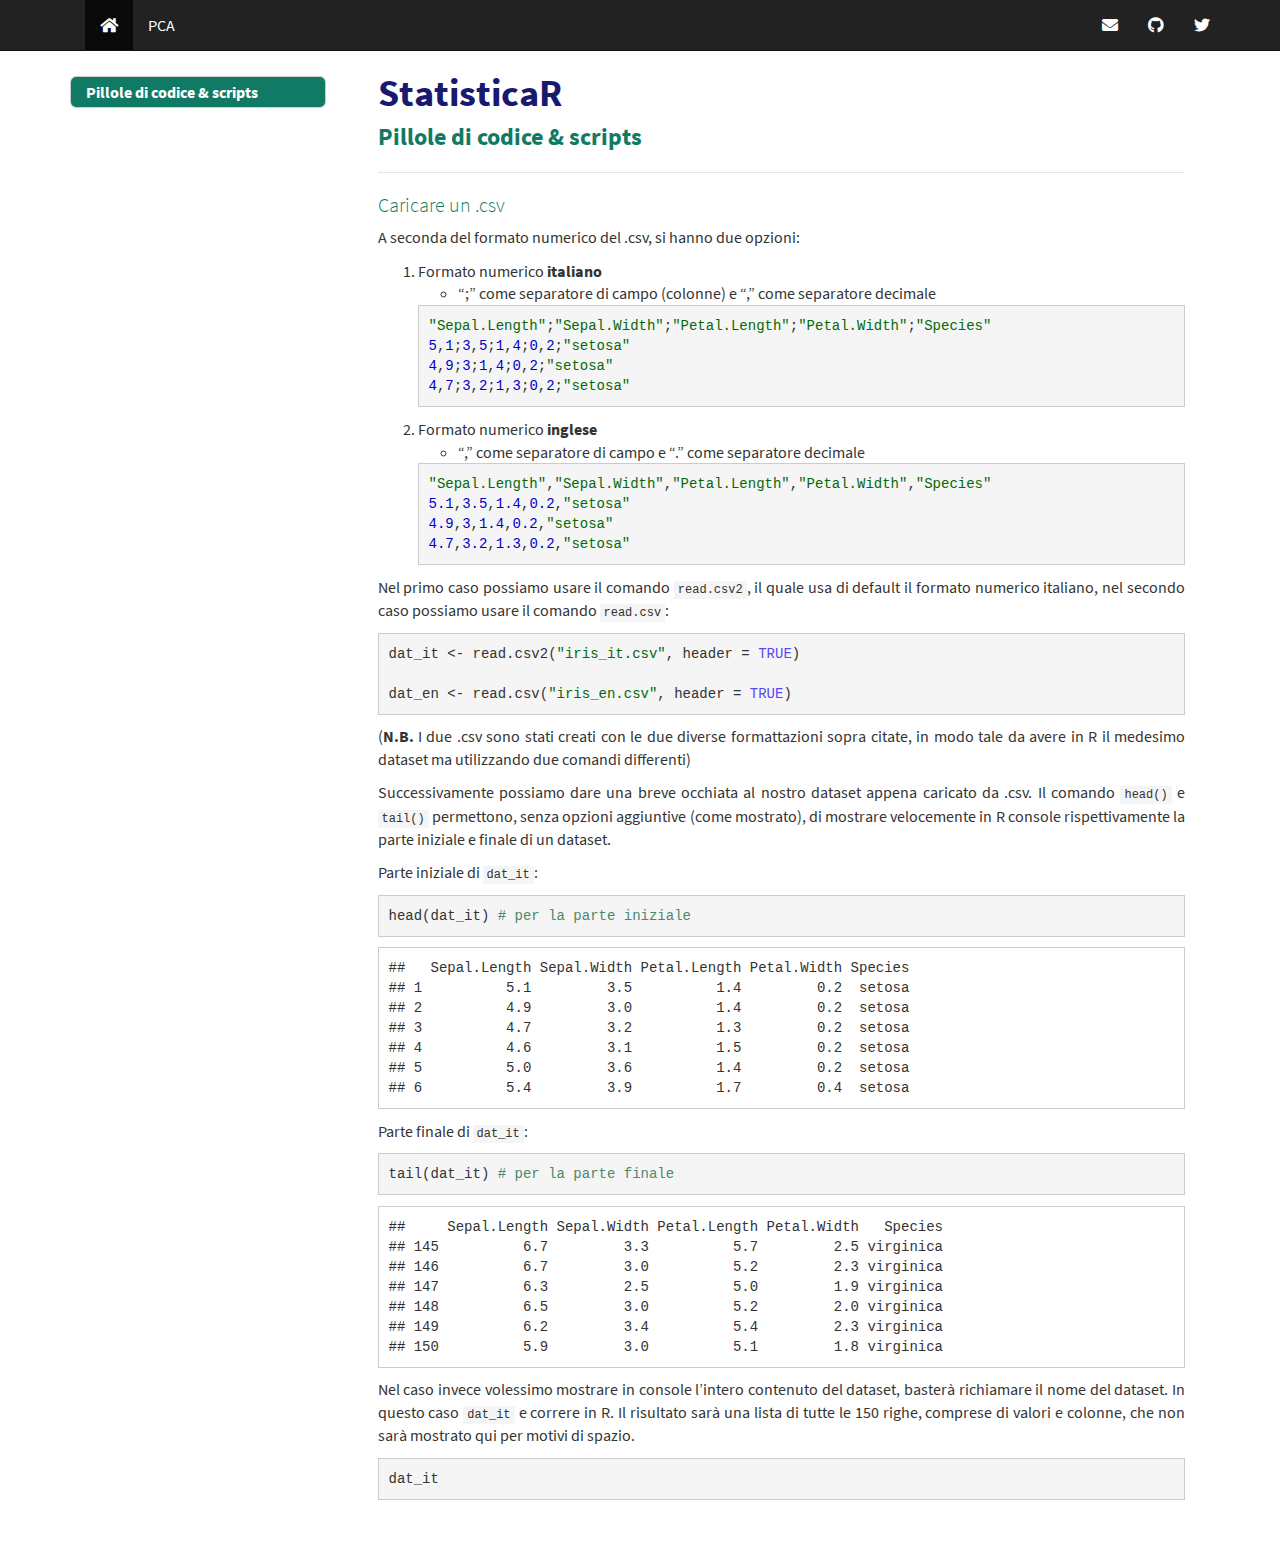
==== index.html @ 7213d3c8 "inseriti blocchi di codice al posto del grassetto" ====
<!DOCTYPE html>

<html>

<head>

<meta charset="utf-8" />
<meta name="generator" content="pandoc" />
<meta http-equiv="X-UA-Compatible" content="IE=EDGE" />




<title>StatisticaR</title>

<script src="site_libs/jquery-1.11.3/jquery.min.js"></script>
<meta name="viewport" content="width=device-width, initial-scale=1" />
<link href="site_libs/bootstrap-3.3.5/css/cosmo.min.css" rel="stylesheet" />
<script src="site_libs/bootstrap-3.3.5/js/bootstrap.min.js"></script>
<script src="site_libs/bootstrap-3.3.5/shim/html5shiv.min.js"></script>
<script src="site_libs/bootstrap-3.3.5/shim/respond.min.js"></script>
<script src="site_libs/jqueryui-1.11.4/jquery-ui.min.js"></script>
<link href="site_libs/tocify-1.9.1/jquery.tocify.css" rel="stylesheet" />
<script src="site_libs/tocify-1.9.1/jquery.tocify.js"></script>
<script src="site_libs/navigation-1.1/tabsets.js"></script>
<link href="site_libs/highlightjs-9.12.0/textmate.css" rel="stylesheet" />
<script src="site_libs/highlightjs-9.12.0/highlight.js"></script>
<link href="site_libs/font-awesome-5.1.0/css/all.css" rel="stylesheet" />
<link href="site_libs/font-awesome-5.1.0/css/v4-shims.css" rel="stylesheet" />

<style type="text/css">
  code{white-space: pre-wrap;}
  span.smallcaps{font-variant: small-caps;}
  span.underline{text-decoration: underline;}
  div.column{display: inline-block; vertical-align: top; width: 50%;}
  div.hanging-indent{margin-left: 1.5em; text-indent: -1.5em;}
  ul.task-list{list-style: none;}
    </style>

<style type="text/css">code{white-space: pre;}</style>
<style type="text/css">
  pre:not([class]) {
    background-color: white;
  }
</style>
<script type="text/javascript">
if (window.hljs) {
  hljs.configure({languages: []});
  hljs.initHighlightingOnLoad();
  if (document.readyState && document.readyState === "complete") {
    window.setTimeout(function() { hljs.initHighlighting(); }, 0);
  }
}
</script>



<style type="text/css">
h1 {
  font-size: 34px;
}
h1.title {
  font-size: 38px;
}
h2 {
  font-size: 30px;
}
h3 {
  font-size: 24px;
}
h4 {
  font-size: 18px;
}
h5 {
  font-size: 16px;
}
h6 {
  font-size: 12px;
}
.table th:not([align]) {
  text-align: left;
}
</style>


<link rel="stylesheet" href="style.css" type="text/css" />



<style type = "text/css">
.main-container {
  max-width: 940px;
  margin-left: auto;
  margin-right: auto;
}
code {
  color: inherit;
  background-color: rgba(0, 0, 0, 0.04);
}
img {
  max-width:100%;
}
.tabbed-pane {
  padding-top: 12px;
}
.html-widget {
  margin-bottom: 20px;
}
button.code-folding-btn:focus {
  outline: none;
}
summary {
  display: list-item;
}
</style>


<style type="text/css">
/* padding for bootstrap navbar */
body {
  padding-top: 51px;
  padding-bottom: 40px;
}
/* offset scroll position for anchor links (for fixed navbar)  */
.section h1 {
  padding-top: 56px;
  margin-top: -56px;
}
.section h2 {
  padding-top: 56px;
  margin-top: -56px;
}
.section h3 {
  padding-top: 56px;
  margin-top: -56px;
}
.section h4 {
  padding-top: 56px;
  margin-top: -56px;
}
.section h5 {
  padding-top: 56px;
  margin-top: -56px;
}
.section h6 {
  padding-top: 56px;
  margin-top: -56px;
}
.dropdown-submenu {
  position: relative;
}
.dropdown-submenu>.dropdown-menu {
  top: 0;
  left: 100%;
  margin-top: -6px;
  margin-left: -1px;
  border-radius: 0 6px 6px 6px;
}
.dropdown-submenu:hover>.dropdown-menu {
  display: block;
}
.dropdown-submenu>a:after {
  display: block;
  content: " ";
  float: right;
  width: 0;
  height: 0;
  border-color: transparent;
  border-style: solid;
  border-width: 5px 0 5px 5px;
  border-left-color: #cccccc;
  margin-top: 5px;
  margin-right: -10px;
}
.dropdown-submenu:hover>a:after {
  border-left-color: #ffffff;
}
.dropdown-submenu.pull-left {
  float: none;
}
.dropdown-submenu.pull-left>.dropdown-menu {
  left: -100%;
  margin-left: 10px;
  border-radius: 6px 0 6px 6px;
}
</style>

<script>
// manage active state of menu based on current page
$(document).ready(function () {
  // active menu anchor
  href = window.location.pathname
  href = href.substr(href.lastIndexOf('/') + 1)
  if (href === "")
    href = "index.html";
  var menuAnchor = $('a[href="' + href + '"]');

  // mark it active
  menuAnchor.parent().addClass('active');

  // if it's got a parent navbar menu mark it active as well
  menuAnchor.closest('li.dropdown').addClass('active');
});
</script>

<!-- tabsets -->

<style type="text/css">
.tabset-dropdown > .nav-tabs {
  display: inline-table;
  max-height: 500px;
  min-height: 44px;
  overflow-y: auto;
  background: white;
  border: 1px solid #ddd;
  border-radius: 4px;
}

.tabset-dropdown > .nav-tabs > li.active:before {
  content: "";
  font-family: 'Glyphicons Halflings';
  display: inline-block;
  padding: 10px;
  border-right: 1px solid #ddd;
}

.tabset-dropdown > .nav-tabs.nav-tabs-open > li.active:before {
  content: "&#xe258;";
  border: none;
}

.tabset-dropdown > .nav-tabs.nav-tabs-open:before {
  content: "";
  font-family: 'Glyphicons Halflings';
  display: inline-block;
  padding: 10px;
  border-right: 1px solid #ddd;
}

.tabset-dropdown > .nav-tabs > li.active {
  display: block;
}

.tabset-dropdown > .nav-tabs > li > a,
.tabset-dropdown > .nav-tabs > li > a:focus,
.tabset-dropdown > .nav-tabs > li > a:hover {
  border: none;
  display: inline-block;
  border-radius: 4px;
  background-color: transparent;
}

.tabset-dropdown > .nav-tabs.nav-tabs-open > li {
  display: block;
  float: none;
}

.tabset-dropdown > .nav-tabs > li {
  display: none;
}
</style>

<!-- code folding -->



<style type="text/css">

#TOC {
  margin: 25px 0px 20px 0px;
}
@media (max-width: 768px) {
#TOC {
  position: relative;
  width: 100%;
}
}

@media print {
.toc-content {
  /* see https://github.com/w3c/csswg-drafts/issues/4434 */
  float: right;
}
}

.toc-content {
  padding-left: 30px;
  padding-right: 40px;
}

div.main-container {
  max-width: 1200px;
}

div.tocify {
  width: 20%;
  max-width: 260px;
  max-height: 85%;
}

@media (min-width: 768px) and (max-width: 991px) {
  div.tocify {
    width: 25%;
  }
}

@media (max-width: 767px) {
  div.tocify {
    width: 100%;
    max-width: none;
  }
}

.tocify ul, .tocify li {
  line-height: 20px;
}

.tocify-subheader .tocify-item {
  font-size: 0.90em;
}

.tocify .list-group-item {
  border-radius: 0px;
}


</style>



</head>

<body>


<div class="container-fluid main-container">


<!-- setup 3col/9col grid for toc_float and main content  -->
<div class="row-fluid">
<div class="col-xs-12 col-sm-4 col-md-3">
<div id="TOC" class="tocify">
</div>
</div>

<div class="toc-content col-xs-12 col-sm-8 col-md-9">




<div class="navbar navbar-default  navbar-fixed-top" role="navigation">
  <div class="container">
    <div class="navbar-header">
      <button type="button" class="navbar-toggle collapsed" data-toggle="collapse" data-target="#navbar">
        <span class="icon-bar"></span>
        <span class="icon-bar"></span>
        <span class="icon-bar"></span>
      </button>
      <a class="navbar-brand" href="index.html"></a>
    </div>
    <div id="navbar" class="navbar-collapse collapse">
      <ul class="nav navbar-nav">
        <li>
  <a href="index.html">
    <span class="fas fa-home"></span>
     
  </a>
</li>
<li>
  <a href="page_2.html">PCA</a>
</li>
      </ul>
      <ul class="nav navbar-nav navbar-right">
        <li>
  <a href="mailto:mauromaver@gmail.com">
    <span class="fas fa-envelope"></span>
     
  </a>
</li>
<li>
  <a href="https://github.com/Stramon1um">
    <span class="fab fa-github"></span>
     
  </a>
</li>
<li>
  <a href="https://twitter.com/Stramon1um">
    <span class="fab fa-twitter"></span>
     
  </a>
</li>
      </ul>
    </div><!--/.nav-collapse -->
  </div><!--/.container -->
</div><!--/.navbar -->

<div class="fluid-row" id="header">



<h1 class="title toc-ignore">StatisticaR</h1>

</div>


<div id="pillole-di-codice-scripts" class="section level2">
<h2>Pillole di codice &amp; scripts</h2>
<hr />
<div id="caricare-un-.csv" class="section level3">
<h3>Caricare un .csv</h3>
<p>A seconda del formato numerico del .csv, si hanno due opzioni:</p>
<ol style="list-style-type: decimal">
<li>Formato numerico <strong>italiano</strong>
<ul>
<li>“;” come separatore di campo (colonne) e “,” come separatore decimale</li>
</ul>
<pre class="r"><code>&quot;Sepal.Length&quot;;&quot;Sepal.Width&quot;;&quot;Petal.Length&quot;;&quot;Petal.Width&quot;;&quot;Species&quot;
5,1;3,5;1,4;0,2;&quot;setosa&quot;
4,9;3;1,4;0,2;&quot;setosa&quot;
4,7;3,2;1,3;0,2;&quot;setosa&quot;</code></pre></li>
<li>Formato numerico <strong>inglese</strong>
<ul>
<li>“,” come separatore di campo e “.” come separatore decimale</li>
</ul>
<pre class="r"><code>&quot;Sepal.Length&quot;,&quot;Sepal.Width&quot;,&quot;Petal.Length&quot;,&quot;Petal.Width&quot;,&quot;Species&quot;
5.1,3.5,1.4,0.2,&quot;setosa&quot;
4.9,3,1.4,0.2,&quot;setosa&quot;
4.7,3.2,1.3,0.2,&quot;setosa&quot;</code></pre></li>
</ol>
<p>Nel primo caso possiamo usare il comando <code>read.csv2</code>, il quale usa di default il formato numerico italiano, nel secondo caso possiamo usare il comando <code>read.csv</code>:</p>
<pre class="r"><code>dat_it &lt;- read.csv2(&quot;iris_it.csv&quot;, header = TRUE)

dat_en &lt;- read.csv(&quot;iris_en.csv&quot;, header = TRUE)</code></pre>
<p>(<strong>N.B.</strong> I due .csv sono stati creati con le due diverse formattazioni sopra citate, in modo tale da avere in R il medesimo dataset ma utilizzando due comandi differenti)</p>
<p>Successivamente possiamo dare una breve occhiata al nostro dataset appena caricato da .csv. Il comando <code>head()</code> e <code>tail()</code> permettono, senza opzioni aggiuntive (come mostrato), di mostrare velocemente in R console rispettivamente la parte iniziale e finale di un dataset.</p>
<p>Parte iniziale di <code>dat_it</code>:</p>
<pre class="r"><code>head(dat_it) # per la parte iniziale</code></pre>
<pre><code>##   Sepal.Length Sepal.Width Petal.Length Petal.Width Species
## 1          5.1         3.5          1.4         0.2  setosa
## 2          4.9         3.0          1.4         0.2  setosa
## 3          4.7         3.2          1.3         0.2  setosa
## 4          4.6         3.1          1.5         0.2  setosa
## 5          5.0         3.6          1.4         0.2  setosa
## 6          5.4         3.9          1.7         0.4  setosa</code></pre>
<p>Parte finale di <code>dat_it</code>:</p>
<pre class="r"><code>tail(dat_it) # per la parte finale</code></pre>
<pre><code>##     Sepal.Length Sepal.Width Petal.Length Petal.Width   Species
## 145          6.7         3.3          5.7         2.5 virginica
## 146          6.7         3.0          5.2         2.3 virginica
## 147          6.3         2.5          5.0         1.9 virginica
## 148          6.5         3.0          5.2         2.0 virginica
## 149          6.2         3.4          5.4         2.3 virginica
## 150          5.9         3.0          5.1         1.8 virginica</code></pre>
<p>Nel caso invece volessimo mostrare in console l’intero contenuto del dataset, basterà richiamare il nome del dataset. In questo caso <code>dat_it</code> e correre in R. Il risultato sarà una lista di tutte le 150 righe, comprese di valori e colonne, che non sarà mostrato qui per motivi di spazio.</p>
<pre class="r"><code>dat_it</code></pre>
</div>
</div>



</div>
</div>

</div>

<script>

// add bootstrap table styles to pandoc tables
function bootstrapStylePandocTables() {
  $('tr.odd').parent('tbody').parent('table').addClass('table table-condensed');
}
$(document).ready(function () {
  bootstrapStylePandocTables();
});


</script>

<!-- tabsets -->

<script>
$(document).ready(function () {
  window.buildTabsets("TOC");
});

$(document).ready(function () {
  $('.tabset-dropdown > .nav-tabs > li').click(function () {
    $(this).parent().toggleClass('nav-tabs-open')
  });
});
</script>

<!-- code folding -->

<script>
$(document).ready(function ()  {

    // move toc-ignore selectors from section div to header
    $('div.section.toc-ignore')
        .removeClass('toc-ignore')
        .children('h1,h2,h3,h4,h5').addClass('toc-ignore');

    // establish options
    var options = {
      selectors: "h1,h2,h3",
      theme: "bootstrap3",
      context: '.toc-content',
      hashGenerator: function (text) {
        return text.replace(/[.\\/?&!#<>]/g, '').replace(/\s/g, '_');
      },
      ignoreSelector: ".toc-ignore",
      scrollTo: 0
    };
    options.showAndHide = true;
    options.smoothScroll = true;

    // tocify
    var toc = $("#TOC").tocify(options).data("toc-tocify");
});
</script>

<!-- dynamically load mathjax for compatibility with self-contained -->
<script>
  (function () {
    var script = document.createElement("script");
    script.type = "text/javascript";
    script.src  = "https://mathjax.rstudio.com/latest/MathJax.js?config=TeX-AMS-MML_HTMLorMML";
    document.getElementsByTagName("head")[0].appendChild(script);
  })();
</script>

</body>
</html>
---- site_libs/bootstrap-3.3.5/css/cosmo.min.css ----
@font-face {
  font-family: 'Source Sans Pro';
  font-style: normal;
  font-weight: 300;
  src: url(fonts/SourceSansProLight.ttf) format('truetype');
}
@font-face {
  font-family: 'Source Sans Pro';
  font-style: normal;
  font-weight: 400;
  src: url(fonts/SourceSansPro.ttf) format('truetype');
}
@font-face {
  font-family: 'Source Sans Pro';
  font-style: normal;
  font-weight: 700;
  src: url(fonts/SourceSansProBold.ttf) format('truetype');
}

/*!
 * bootswatch v3.3.6
 * Homepage: http://bootswatch.com
 * Copyright 2012-2015 Thomas Park
 * Licensed under MIT
 * Based on Bootstrap
*//*!
 * Bootstrap v3.3.6 (http://getbootstrap.com)
 * Copyright 2011-2015 Twitter, Inc.
 * Licensed under MIT (https://github.com/twbs/bootstrap/blob/master/LICENSE)
 *//*! normalize.css v3.0.3 | MIT License | github.com/necolas/normalize.css */html{font-family:sans-serif;-ms-text-size-adjust:100%;-webkit-text-size-adjust:100%}body{margin:0}article,aside,details,figcaption,figure,footer,header,hgroup,main,menu,nav,section,summary{display:block}audio,canvas,progress,video{display:inline-block;vertical-align:baseline}audio:not([controls]){display:none;height:0}[hidden],template{display:none}a{background-color:transparent}a:active,a:hover{outline:0}abbr[title]{border-bottom:1px dotted}b,strong{font-weight:bold}dfn{font-style:italic}h1{font-size:2em;margin:0.67em 0}mark{background:#ff0;color:#000}small{font-size:80%}sub,sup{font-size:75%;line-height:0;position:relative;vertical-align:baseline}sup{top:-0.5em}sub{bottom:-0.25em}img{border:0}svg:not(:root){overflow:hidden}figure{margin:1em 40px}hr{-webkit-box-sizing:content-box;-moz-box-sizing:content-box;box-sizing:content-box;height:0}pre{overflow:auto}code,kbd,pre,samp{font-family:monospace, monospace;font-size:1em}button,input,optgroup,select,textarea{color:inherit;font:inherit;margin:0}button{overflow:visible}button,select{text-transform:none}button,html input[type="button"],input[type="reset"],input[type="submit"]{-webkit-appearance:button;cursor:pointer}button[disabled],html input[disabled]{cursor:default}button::-moz-focus-inner,input::-moz-focus-inner{border:0;padding:0}input{line-height:normal}input[type="checkbox"],input[type="radio"]{-webkit-box-sizing:border-box;-moz-box-sizing:border-box;box-sizing:border-box;padding:0}input[type="number"]::-webkit-inner-spin-button,input[type="number"]::-webkit-outer-spin-button{height:auto}input[type="search"]{-webkit-appearance:textfield;-webkit-box-sizing:content-box;-moz-box-sizing:content-box;box-sizing:content-box}input[type="search"]::-webkit-search-cancel-button,input[type="search"]::-webkit-search-decoration{-webkit-appearance:none}fieldset{border:1px solid #c0c0c0;margin:0 2px;padding:0.35em 0.625em 0.75em}legend{border:0;padding:0}textarea{overflow:auto}optgroup{font-weight:bold}table{border-collapse:collapse;border-spacing:0}td,th{padding:0}/*! Source: https://github.com/h5bp/html5-boilerplate/blob/master/src/css/main.css */@media print{*,*:before,*:after{background:transparent !important;color:#000 !important;-webkit-box-shadow:none !important;box-shadow:none !important;text-shadow:none !important}a,a:visited{text-decoration:underline}a[href]:after{content:" (" attr(href) ")"}abbr[title]:after{content:" (" attr(title) ")"}a[href^="#"]:after,a[href^="javascript:"]:after{content:""}pre,blockquote{border:1px solid #999;page-break-inside:avoid}thead{display:table-header-group}tr,img{page-break-inside:avoid}img{max-width:100% !important}p,h2,h3{orphans:3;widows:3}h2,h3{page-break-after:avoid}.navbar{display:none}.btn>.caret,.dropup>.btn>.caret{border-top-color:#000 !important}.label{border:1px solid #000}.table{border-collapse:collapse !important}.table td,.table th{background-color:#fff !important}.table-bordered th,.table-bordered td{border:1px solid #ddd !important}}@font-face{font-family:'Glyphicons Halflings';src:url('../fonts/glyphicons-halflings-regular.eot');src:url('../fonts/glyphicons-halflings-regular.eot?#iefix') format('embedded-opentype'),url('../fonts/glyphicons-halflings-regular.woff') format('woff'),url('../fonts/glyphicons-halflings-regular.ttf') format('truetype'),url('../fonts/glyphicons-halflings-regular.svg#glyphicons_halflingsregular') format('svg')}.glyphicon{position:relative;top:1px;display:inline-block;font-family:'Glyphicons Halflings';font-style:normal;font-weight:normal;line-height:1;-webkit-font-smoothing:antialiased;-moz-osx-font-smoothing:grayscale}.glyphicon-asterisk:before{content:"\002a"}.glyphicon-plus:before{content:"\002b"}.glyphicon-euro:before,.glyphicon-eur:before{content:"\20ac"}.glyphicon-minus:before{content:"\2212"}.glyphicon-cloud:before{content:"\2601"}.glyphicon-envelope:before{content:"\2709"}.glyphicon-pencil:before{content:"\270f"}.glyphicon-glass:before{content:"\e001"}.glyphicon-music:before{content:"\e002"}.glyphicon-search:before{content:"\e003"}.glyphicon-heart:before{content:"\e005"}.glyphicon-star:before{content:"\e006"}.glyphicon-star-empty:before{content:"\e007"}.glyphicon-user:before{content:"\e008"}.glyphicon-film:before{content:"\e009"}.glyphicon-th-large:before{content:"\e010"}.glyphicon-th:before{content:"\e011"}.glyphicon-th-list:before{content:"\e012"}.glyphicon-ok:before{content:"\e013"}.glyphicon-remove:before{content:"\e014"}.glyphicon-zoom-in:before{content:"\e015"}.glyphicon-zoom-out:before{content:"\e016"}.glyphicon-off:before{content:"\e017"}.glyphicon-signal:before{content:"\e018"}.glyphicon-cog:before{content:"\e019"}.glyphicon-trash:before{content:"\e020"}.glyphicon-home:before{content:"\e021"}.glyphicon-file:before{content:"\e022"}.glyphicon-time:before{content:"\e023"}.glyphicon-road:before{content:"\e024"}.glyphicon-download-alt:before{content:"\e025"}.glyphicon-download:before{content:"\e026"}.glyphicon-upload:before{content:"\e027"}.glyphicon-inbox:before{content:"\e028"}.glyphicon-play-circle:before{content:"\e029"}.glyphicon-repeat:before{content:"\e030"}.glyphicon-refresh:before{content:"\e031"}.glyphicon-list-alt:before{content:"\e032"}.glyphicon-lock:before{content:"\e033"}.glyphicon-flag:before{content:"\e034"}.glyphicon-headphones:before{content:"\e035"}.glyphicon-volume-off:before{content:"\e036"}.glyphicon-volume-down:before{content:"\e037"}.glyphicon-volume-up:before{content:"\e038"}.glyphicon-qrcode:before{content:"\e039"}.glyphicon-barcode:before{content:"\e040"}.glyphicon-tag:before{content:"\e041"}.glyphicon-tags:before{content:"\e042"}.glyphicon-book:before{content:"\e043"}.glyphicon-bookmark:before{content:"\e044"}.glyphicon-print:before{content:"\e045"}.glyphicon-camera:before{content:"\e046"}.glyphicon-font:before{content:"\e047"}.glyphicon-bold:before{content:"\e048"}.glyphicon-italic:before{content:"\e049"}.glyphicon-text-height:before{content:"\e050"}.glyphicon-text-width:before{content:"\e051"}.glyphicon-align-left:before{content:"\e052"}.glyphicon-align-center:before{content:"\e053"}.glyphicon-align-right:before{content:"\e054"}.glyphicon-align-justify:before{content:"\e055"}.glyphicon-list:before{content:"\e056"}.glyphicon-indent-left:before{content:"\e057"}.glyphicon-indent-right:before{content:"\e058"}.glyphicon-facetime-video:before{content:"\e059"}.glyphicon-picture:before{content:"\e060"}.glyphicon-map-marker:before{content:"\e062"}.glyphicon-adjust:before{content:"\e063"}.glyphicon-tint:before{content:"\e064"}.glyphicon-edit:before{content:"\e065"}.glyphicon-share:before{content:"\e066"}.glyphicon-check:before{content:"\e067"}.glyphicon-move:before{content:"\e068"}.glyphicon-step-backward:before{content:"\e069"}.glyphicon-fast-backward:before{content:"\e070"}.glyphicon-backward:before{content:"\e071"}.glyphicon-play:before{content:"\e072"}.glyphicon-pause:before{content:"\e073"}.glyphicon-stop:before{content:"\e074"}.glyphicon-forward:before{content:"\e075"}.glyphicon-fast-forward:before{content:"\e076"}.glyphicon-step-forward:before{content:"\e077"}.glyphicon-eject:before{content:"\e078"}.glyphicon-chevron-left:before{content:"\e079"}.glyphicon-chevron-right:before{content:"\e080"}.glyphicon-plus-sign:before{content:"\e081"}.glyphicon-minus-sign:before{content:"\e082"}.glyphicon-remove-sign:before{content:"\e083"}.glyphicon-ok-sign:before{content:"\e084"}.glyphicon-question-sign:before{content:"\e085"}.glyphicon-info-sign:before{content:"\e086"}.glyphicon-screenshot:before{content:"\e087"}.glyphicon-remove-circle:before{content:"\e088"}.glyphicon-ok-circle:before{content:"\e089"}.glyphicon-ban-circle:before{content:"\e090"}.glyphicon-arrow-left:before{content:"\e091"}.glyphicon-arrow-right:before{content:"\e092"}.glyphicon-arrow-up:before{content:"\e093"}.glyphicon-arrow-down:before{content:"\e094"}.glyphicon-share-alt:before{content:"\e095"}.glyphicon-resize-full:before{content:"\e096"}.glyphicon-resize-small:before{content:"\e097"}.glyphicon-exclamation-sign:before{content:"\e101"}.glyphicon-gift:before{content:"\e102"}.glyphicon-leaf:before{content:"\e103"}.glyphicon-fire:before{content:"\e104"}.glyphicon-eye-open:before{content:"\e105"}.glyphicon-eye-close:before{content:"\e106"}.glyphicon-warning-sign:before{content:"\e107"}.glyphicon-plane:before{content:"\e108"}.glyphicon-calendar:before{content:"\e109"}.glyphicon-random:before{content:"\e110"}.glyphicon-comment:before{content:"\e111"}.glyphicon-magnet:before{content:"\e112"}.glyphicon-chevron-up:before{content:"\e113"}.glyphicon-chevron-down:before{content:"\e114"}.glyphicon-retweet:before{content:"\e115"}.glyphicon-shopping-cart:before{content:"\e116"}.glyphicon-folder-close:before{content:"\e117"}.glyphicon-folder-open:before{content:"\e118"}.glyphicon-resize-vertical:before{content:"\e119"}.glyphicon-resize-horizontal:before{content:"\e120"}.glyphicon-hdd:before{content:"\e121"}.glyphicon-bullhorn:before{content:"\e122"}.glyphicon-bell:before{content:"\e123"}.glyphicon-certificate:before{content:"\e124"}.glyphicon-thumbs-up:before{content:"\e125"}.glyphicon-thumbs-down:before{content:"\e126"}.glyphicon-hand-right:before{content:"\e127"}.glyphicon-hand-left:before{content:"\e128"}.glyphicon-hand-up:before{content:"\e129"}.glyphicon-hand-down:before{content:"\e130"}.glyphicon-circle-arrow-right:before{content:"\e131"}.glyphicon-circle-arrow-left:before{content:"\e132"}.glyphicon-circle-arrow-up:before{content:"\e133"}.glyphicon-circle-arrow-down:before{content:"\e134"}.glyphicon-globe:before{content:"\e135"}.glyphicon-wrench:before{content:"\e136"}.glyphicon-tasks:before{content:"\e137"}.glyphicon-filter:before{content:"\e138"}.glyphicon-briefcase:before{content:"\e139"}.glyphicon-fullscreen:before{content:"\e140"}.glyphicon-dashboard:before{content:"\e141"}.glyphicon-paperclip:before{content:"\e142"}.glyphicon-heart-empty:before{content:"\e143"}.glyphicon-link:before{content:"\e144"}.glyphicon-phone:before{content:"\e145"}.glyphicon-pushpin:before{content:"\e146"}.glyphicon-usd:before{content:"\e148"}.glyphicon-gbp:before{content:"\e149"}.glyphicon-sort:before{content:"\e150"}.glyphicon-sort-by-alphabet:before{content:"\e151"}.glyphicon-sort-by-alphabet-alt:before{content:"\e152"}.glyphicon-sort-by-order:before{content:"\e153"}.glyphicon-sort-by-order-alt:before{content:"\e154"}.glyphicon-sort-by-attributes:before{content:"\e155"}.glyphicon-sort-by-attributes-alt:before{content:"\e156"}.glyphicon-unchecked:before{content:"\e157"}.glyphicon-expand:before{content:"\e158"}.glyphicon-collapse-down:before{content:"\e159"}.glyphicon-collapse-up:before{content:"\e160"}.glyphicon-log-in:before{content:"\e161"}.glyphicon-flash:before{content:"\e162"}.glyphicon-log-out:before{content:"\e163"}.glyphicon-new-window:before{content:"\e164"}.glyphicon-record:before{content:"\e165"}.glyphicon-save:before{content:"\e166"}.glyphicon-open:before{content:"\e167"}.glyphicon-saved:before{content:"\e168"}.glyphicon-import:before{content:"\e169"}.glyphicon-export:before{content:"\e170"}.glyphicon-send:before{content:"\e171"}.glyphicon-floppy-disk:before{content:"\e172"}.glyphicon-floppy-saved:before{content:"\e173"}.glyphicon-floppy-remove:before{content:"\e174"}.glyphicon-floppy-save:before{content:"\e175"}.glyphicon-floppy-open:before{content:"\e176"}.glyphicon-credit-card:before{content:"\e177"}.glyphicon-transfer:before{content:"\e178"}.glyphicon-cutlery:before{content:"\e179"}.glyphicon-header:before{content:"\e180"}.glyphicon-compressed:before{content:"\e181"}.glyphicon-earphone:before{content:"\e182"}.glyphicon-phone-alt:before{content:"\e183"}.glyphicon-tower:before{content:"\e184"}.glyphicon-stats:before{content:"\e185"}.glyphicon-sd-video:before{content:"\e186"}.glyphicon-hd-video:before{content:"\e187"}.glyphicon-subtitles:before{content:"\e188"}.glyphicon-sound-stereo:before{content:"\e189"}.glyphicon-sound-dolby:before{content:"\e190"}.glyphicon-sound-5-1:before{content:"\e191"}.glyphicon-sound-6-1:before{content:"\e192"}.glyphicon-sound-7-1:before{content:"\e193"}.glyphicon-copyright-mark:before{content:"\e194"}.glyphicon-registration-mark:before{content:"\e195"}.glyphicon-cloud-download:before{content:"\e197"}.glyphicon-cloud-upload:before{content:"\e198"}.glyphicon-tree-conifer:before{content:"\e199"}.glyphicon-tree-deciduous:before{content:"\e200"}.glyphicon-cd:before{content:"\e201"}.glyphicon-save-file:before{content:"\e202"}.glyphicon-open-file:before{content:"\e203"}.glyphicon-level-up:before{content:"\e204"}.glyphicon-copy:before{content:"\e205"}.glyphicon-paste:before{content:"\e206"}.glyphicon-alert:before{content:"\e209"}.glyphicon-equalizer:before{content:"\e210"}.glyphicon-king:before{content:"\e211"}.glyphicon-queen:before{content:"\e212"}.glyphicon-pawn:before{content:"\e213"}.glyphicon-bishop:before{content:"\e214"}.glyphicon-knight:before{content:"\e215"}.glyphicon-baby-formula:before{content:"\e216"}.glyphicon-tent:before{content:"\26fa"}.glyphicon-blackboard:before{content:"\e218"}.glyphicon-bed:before{content:"\e219"}.glyphicon-apple:before{content:"\f8ff"}.glyphicon-erase:before{content:"\e221"}.glyphicon-hourglass:before{content:"\231b"}.glyphicon-lamp:before{content:"\e223"}.glyphicon-duplicate:before{content:"\e224"}.glyphicon-piggy-bank:before{content:"\e225"}.glyphicon-scissors:before{content:"\e226"}.glyphicon-bitcoin:before{content:"\e227"}.glyphicon-btc:before{content:"\e227"}.glyphicon-xbt:before{content:"\e227"}.glyphicon-yen:before{content:"\00a5"}.glyphicon-jpy:before{content:"\00a5"}.glyphicon-ruble:before{content:"\20bd"}.glyphicon-rub:before{content:"\20bd"}.glyphicon-scale:before{content:"\e230"}.glyphicon-ice-lolly:before{content:"\e231"}.glyphicon-ice-lolly-tasted:before{content:"\e232"}.glyphicon-education:before{content:"\e233"}.glyphicon-option-horizontal:before{content:"\e234"}.glyphicon-option-vertical:before{content:"\e235"}.glyphicon-menu-hamburger:before{content:"\e236"}.glyphicon-modal-window:before{content:"\e237"}.glyphicon-oil:before{content:"\e238"}.glyphicon-grain:before{content:"\e239"}.glyphicon-sunglasses:before{content:"\e240"}.glyphicon-text-size:before{content:"\e241"}.glyphicon-text-color:before{content:"\e242"}.glyphicon-text-background:before{content:"\e243"}.glyphicon-object-align-top:before{content:"\e244"}.glyphicon-object-align-bottom:before{content:"\e245"}.glyphicon-object-align-horizontal:before{content:"\e246"}.glyphicon-object-align-left:before{content:"\e247"}.glyphicon-object-align-vertical:before{content:"\e248"}.glyphicon-object-align-right:before{content:"\e249"}.glyphicon-triangle-right:before{content:"\e250"}.glyphicon-triangle-left:before{content:"\e251"}.glyphicon-triangle-bottom:before{content:"\e252"}.glyphicon-triangle-top:before{content:"\e253"}.glyphicon-console:before{content:"\e254"}.glyphicon-superscript:before{content:"\e255"}.glyphicon-subscript:before{content:"\e256"}.glyphicon-menu-left:before{content:"\e257"}.glyphicon-menu-right:before{content:"\e258"}.glyphicon-menu-down:before{content:"\e259"}.glyphicon-menu-up:before{content:"\e260"}*{-webkit-box-sizing:border-box;-moz-box-sizing:border-box;box-sizing:border-box}*:before,*:after{-webkit-box-sizing:border-box;-moz-box-sizing:border-box;box-sizing:border-box}html{font-size:10px;-webkit-tap-highlight-color:rgba(0,0,0,0)}body{font-family:"Source Sans Pro",Calibri,Candara,Arial,sans-serif;font-size:15px;line-height:1.42857143;color:#333333;background-color:#ffffff}input,button,select,textarea{font-family:inherit;font-size:inherit;line-height:inherit}a{color:#2780e3;text-decoration:none}a:hover,a:focus{color:#165ba8;text-decoration:underline}a:focus{outline:thin dotted;outline:5px auto -webkit-focus-ring-color;outline-offset:-2px}figure{margin:0}img{vertical-align:middle}.img-responsive,.thumbnail>img,.thumbnail a>img,.carousel-inner>.item>img,.carousel-inner>.item>a>img{display:block;max-width:100%;height:auto}.img-rounded{border-radius:0}.img-thumbnail{padding:4px;line-height:1.42857143;background-color:#ffffff;border:1px solid #dddddd;border-radius:0;-webkit-transition:all .2s ease-in-out;-o-transition:all .2s ease-in-out;transition:all .2s ease-in-out;display:inline-block;max-width:100%;height:auto}.img-circle{border-radius:50%}hr{margin-top:21px;margin-bottom:21px;border:0;border-top:1px solid #e6e6e6}.sr-only{position:absolute;width:1px;height:1px;margin:-1px;padding:0;overflow:hidden;clip:rect(0, 0, 0, 0);border:0}.sr-only-focusable:active,.sr-only-focusable:focus{position:static;width:auto;height:auto;margin:0;overflow:visible;clip:auto}[role="button"]{cursor:pointer}h1,h2,h3,h4,h5,h6,.h1,.h2,.h3,.h4,.h5,.h6{font-family:"Source Sans Pro",Calibri,Candara,Arial,sans-serif;font-weight:300;line-height:1.1;color:inherit}h1 small,h2 small,h3 small,h4 small,h5 small,h6 small,.h1 small,.h2 small,.h3 small,.h4 small,.h5 small,.h6 small,h1 .small,h2 .small,h3 .small,h4 .small,h5 .small,h6 .small,.h1 .small,.h2 .small,.h3 .small,.h4 .small,.h5 .small,.h6 .small{font-weight:normal;line-height:1;color:#999999}h1,.h1,h2,.h2,h3,.h3{margin-top:21px;margin-bottom:10.5px}h1 small,.h1 small,h2 small,.h2 small,h3 small,.h3 small,h1 .small,.h1 .small,h2 .small,.h2 .small,h3 .small,.h3 .small{font-size:65%}h4,.h4,h5,.h5,h6,.h6{margin-top:10.5px;margin-bottom:10.5px}h4 small,.h4 small,h5 small,.h5 small,h6 small,.h6 small,h4 .small,.h4 .small,h5 .small,.h5 .small,h6 .small,.h6 .small{font-size:75%}h1,.h1{font-size:39px}h2,.h2{font-size:32px}h3,.h3{font-size:26px}h4,.h4{font-size:19px}h5,.h5{font-size:15px}h6,.h6{font-size:13px}p{margin:0 0 10.5px}.lead{margin-bottom:21px;font-size:17px;font-weight:300;line-height:1.4}@media (min-width:768px){.lead{font-size:22.5px}}small,.small{font-size:86%}mark,.mark{background-color:#ff7518;padding:.2em}.text-left{text-align:left}.text-right{text-align:right}.text-center{text-align:center}.text-justify{text-align:justify}.text-nowrap{white-space:nowrap}.text-lowercase{text-transform:lowercase}.text-uppercase{text-transform:uppercase}.text-capitalize{text-transform:capitalize}.text-muted{color:#999999}.text-primary{color:#2780e3}a.text-primary:hover,a.text-primary:focus{color:#1967be}.text-success{color:#ffffff}a.text-success:hover,a.text-success:focus{color:#e6e6e6}.text-info{color:#ffffff}a.text-info:hover,a.text-info:focus{color:#e6e6e6}.text-warning{color:#ffffff}a.text-warning:hover,a.text-warning:focus{color:#e6e6e6}.text-danger{color:#ffffff}a.text-danger:hover,a.text-danger:focus{color:#e6e6e6}.bg-primary{color:#fff;background-color:#2780e3}a.bg-primary:hover,a.bg-primary:focus{background-color:#1967be}.bg-success{background-color:#3fb618}a.bg-success:hover,a.bg-success:focus{background-color:#2f8912}.bg-info{background-color:#9954bb}a.bg-info:hover,a.bg-info:focus{background-color:#7e3f9d}.bg-warning{background-color:#ff7518}a.bg-warning:hover,a.bg-warning:focus{background-color:#e45c00}.bg-danger{background-color:#ff0039}a.bg-danger:hover,a.bg-danger:focus{background-color:#cc002e}.page-header{padding-bottom:9.5px;margin:42px 0 21px;border-bottom:1px solid #e6e6e6}ul,ol{margin-top:0;margin-bottom:10.5px}ul ul,ol ul,ul ol,ol ol{margin-bottom:0}.list-unstyled{padding-left:0;list-style:none}.list-inline{padding-left:0;list-style:none;margin-left:-5px}.list-inline>li{display:inline-block;padding-left:5px;padding-right:5px}dl{margin-top:0;margin-bottom:21px}dt,dd{line-height:1.42857143}dt{font-weight:bold}dd{margin-left:0}@media (min-width:768px){.dl-horizontal dt{float:left;width:160px;clear:left;text-align:right;overflow:hidden;text-overflow:ellipsis;white-space:nowrap}.dl-horizontal dd{margin-left:180px}}abbr[title],abbr[data-original-title]{cursor:help;border-bottom:1px dotted #999999}.initialism{font-size:90%;text-transform:uppercase}blockquote{padding:10.5px 21px;margin:0 0 21px;font-size:18.75px;border-left:5px solid #e6e6e6}blockquote p:last-child,blockquote ul:last-child,blockquote ol:last-child{margin-bottom:0}blockquote footer,blockquote small,blockquote .small{display:block;font-size:80%;line-height:1.42857143;color:#999999}blockquote footer:before,blockquote small:before,blockquote .small:before{content:'\2014 \00A0'}.blockquote-reverse,blockquote.pull-right{padding-right:15px;padding-left:0;border-right:5px solid #e6e6e6;border-left:0;text-align:right}.blockquote-reverse footer:before,blockquote.pull-right footer:before,.blockquote-reverse small:before,blockquote.pull-right small:before,.blockquote-reverse .small:before,blockquote.pull-right .small:before{content:''}.blockquote-reverse footer:after,blockquote.pull-right footer:after,.blockquote-reverse small:after,blockquote.pull-right small:after,.blockquote-reverse .small:after,blockquote.pull-right .small:after{content:'\00A0 \2014'}address{margin-bottom:21px;font-style:normal;line-height:1.42857143}code,kbd,pre,samp{font-family:monospace}code{padding:2px 4px;font-size:90%;color:#c7254e;background-color:#f9f2f4;border-radius:0}kbd{padding:2px 4px;font-size:90%;color:#ffffff;background-color:#333333;border-radius:0;-webkit-box-shadow:inset 0 -1px 0 rgba(0,0,0,0.25);box-shadow:inset 0 -1px 0 rgba(0,0,0,0.25)}kbd kbd{padding:0;font-size:100%;font-weight:bold;-webkit-box-shadow:none;box-shadow:none}pre{display:block;padding:10px;margin:0 0 10.5px;font-size:14px;line-height:1.42857143;word-break:break-all;word-wrap:break-word;color:#333333;background-color:#f5f5f5;border:1px solid #cccccc;border-radius:0}pre code{padding:0;font-size:inherit;color:inherit;white-space:pre-wrap;background-color:transparent;border-radius:0}.pre-scrollable{max-height:340px;overflow-y:scroll}.container{margin-right:auto;margin-left:auto;padding-left:15px;padding-right:15px}@media (min-width:768px){.container{width:750px}}@media (min-width:992px){.container{width:970px}}@media (min-width:1200px){.container{width:1170px}}.container-fluid{margin-right:auto;margin-left:auto;padding-left:15px;padding-right:15px}.row{margin-left:-15px;margin-right:-15px}.col-xs-1,.col-sm-1,.col-md-1,.col-lg-1,.col-xs-2,.col-sm-2,.col-md-2,.col-lg-2,.col-xs-3,.col-sm-3,.col-md-3,.col-lg-3,.col-xs-4,.col-sm-4,.col-md-4,.col-lg-4,.col-xs-5,.col-sm-5,.col-md-5,.col-lg-5,.col-xs-6,.col-sm-6,.col-md-6,.col-lg-6,.col-xs-7,.col-sm-7,.col-md-7,.col-lg-7,.col-xs-8,.col-sm-8,.col-md-8,.col-lg-8,.col-xs-9,.col-sm-9,.col-md-9,.col-lg-9,.col-xs-10,.col-sm-10,.col-md-10,.col-lg-10,.col-xs-11,.col-sm-11,.col-md-11,.col-lg-11,.col-xs-12,.col-sm-12,.col-md-12,.col-lg-12{position:relative;min-height:1px;padding-left:15px;padding-right:15px}.col-xs-1,.col-xs-2,.col-xs-3,.col-xs-4,.col-xs-5,.col-xs-6,.col-xs-7,.col-xs-8,.col-xs-9,.col-xs-10,.col-xs-11,.col-xs-12{float:left}.col-xs-12{width:100%}.col-xs-11{width:91.66666667%}.col-xs-10{width:83.33333333%}.col-xs-9{width:75%}.col-xs-8{width:66.66666667%}.col-xs-7{width:58.33333333%}.col-xs-6{width:50%}.col-xs-5{width:41.66666667%}.col-xs-4{width:33.33333333%}.col-xs-3{width:25%}.col-xs-2{width:16.66666667%}.col-xs-1{width:8.33333333%}.col-xs-pull-12{right:100%}.col-xs-pull-11{right:91.66666667%}.col-xs-pull-10{right:83.33333333%}.col-xs-pull-9{right:75%}.col-xs-pull-8{right:66.66666667%}.col-xs-pull-7{right:58.33333333%}.col-xs-pull-6{right:50%}.col-xs-pull-5{right:41.66666667%}.col-xs-pull-4{right:33.33333333%}.col-xs-pull-3{right:25%}.col-xs-pull-2{right:16.66666667%}.col-xs-pull-1{right:8.33333333%}.col-xs-pull-0{right:auto}.col-xs-push-12{left:100%}.col-xs-push-11{left:91.66666667%}.col-xs-push-10{left:83.33333333%}.col-xs-push-9{left:75%}.col-xs-push-8{left:66.66666667%}.col-xs-push-7{left:58.33333333%}.col-xs-push-6{left:50%}.col-xs-push-5{left:41.66666667%}.col-xs-push-4{left:33.33333333%}.col-xs-push-3{left:25%}.col-xs-push-2{left:16.66666667%}.col-xs-push-1{left:8.33333333%}.col-xs-push-0{left:auto}.col-xs-offset-12{margin-left:100%}.col-xs-offset-11{margin-left:91.66666667%}.col-xs-offset-10{margin-left:83.33333333%}.col-xs-offset-9{margin-left:75%}.col-xs-offset-8{margin-left:66.66666667%}.col-xs-offset-7{margin-left:58.33333333%}.col-xs-offset-6{margin-left:50%}.col-xs-offset-5{margin-left:41.66666667%}.col-xs-offset-4{margin-left:33.33333333%}.col-xs-offset-3{margin-left:25%}.col-xs-offset-2{margin-left:16.66666667%}.col-xs-offset-1{margin-left:8.33333333%}.col-xs-offset-0{margin-left:0%}@media (min-width:768px){.col-sm-1,.col-sm-2,.col-sm-3,.col-sm-4,.col-sm-5,.col-sm-6,.col-sm-7,.col-sm-8,.col-sm-9,.col-sm-10,.col-sm-11,.col-sm-12{float:left}.col-sm-12{width:100%}.col-sm-11{width:91.66666667%}.col-sm-10{width:83.33333333%}.col-sm-9{width:75%}.col-sm-8{width:66.66666667%}.col-sm-7{width:58.33333333%}.col-sm-6{width:50%}.col-sm-5{width:41.66666667%}.col-sm-4{width:33.33333333%}.col-sm-3{width:25%}.col-sm-2{width:16.66666667%}.col-sm-1{width:8.33333333%}.col-sm-pull-12{right:100%}.col-sm-pull-11{right:91.66666667%}.col-sm-pull-10{right:83.33333333%}.col-sm-pull-9{right:75%}.col-sm-pull-8{right:66.66666667%}.col-sm-pull-7{right:58.33333333%}.col-sm-pull-6{right:50%}.col-sm-pull-5{right:41.66666667%}.col-sm-pull-4{right:33.33333333%}.col-sm-pull-3{right:25%}.col-sm-pull-2{right:16.66666667%}.col-sm-pull-1{right:8.33333333%}.col-sm-pull-0{right:auto}.col-sm-push-12{left:100%}.col-sm-push-11{left:91.66666667%}.col-sm-push-10{left:83.33333333%}.col-sm-push-9{left:75%}.col-sm-push-8{left:66.66666667%}.col-sm-push-7{left:58.33333333%}.col-sm-push-6{left:50%}.col-sm-push-5{left:41.66666667%}.col-sm-push-4{left:33.33333333%}.col-sm-push-3{left:25%}.col-sm-push-2{left:16.66666667%}.col-sm-push-1{left:8.33333333%}.col-sm-push-0{left:auto}.col-sm-offset-12{margin-left:100%}.col-sm-offset-11{margin-left:91.66666667%}.col-sm-offset-10{margin-left:83.33333333%}.col-sm-offset-9{margin-left:75%}.col-sm-offset-8{margin-left:66.66666667%}.col-sm-offset-7{margin-left:58.33333333%}.col-sm-offset-6{margin-left:50%}.col-sm-offset-5{margin-left:41.66666667%}.col-sm-offset-4{margin-left:33.33333333%}.col-sm-offset-3{margin-left:25%}.col-sm-offset-2{margin-left:16.66666667%}.col-sm-offset-1{margin-left:8.33333333%}.col-sm-offset-0{margin-left:0%}}@media (min-width:992px){.col-md-1,.col-md-2,.col-md-3,.col-md-4,.col-md-5,.col-md-6,.col-md-7,.col-md-8,.col-md-9,.col-md-10,.col-md-11,.col-md-12{float:left}.col-md-12{width:100%}.col-md-11{width:91.66666667%}.col-md-10{width:83.33333333%}.col-md-9{width:75%}.col-md-8{width:66.66666667%}.col-md-7{width:58.33333333%}.col-md-6{width:50%}.col-md-5{width:41.66666667%}.col-md-4{width:33.33333333%}.col-md-3{width:25%}.col-md-2{width:16.66666667%}.col-md-1{width:8.33333333%}.col-md-pull-12{right:100%}.col-md-pull-11{right:91.66666667%}.col-md-pull-10{right:83.33333333%}.col-md-pull-9{right:75%}.col-md-pull-8{right:66.66666667%}.col-md-pull-7{right:58.33333333%}.col-md-pull-6{right:50%}.col-md-pull-5{right:41.66666667%}.col-md-pull-4{right:33.33333333%}.col-md-pull-3{right:25%}.col-md-pull-2{right:16.66666667%}.col-md-pull-1{right:8.33333333%}.col-md-pull-0{right:auto}.col-md-push-12{left:100%}.col-md-push-11{left:91.66666667%}.col-md-push-10{left:83.33333333%}.col-md-push-9{left:75%}.col-md-push-8{left:66.66666667%}.col-md-push-7{left:58.33333333%}.col-md-push-6{left:50%}.col-md-push-5{left:41.66666667%}.col-md-push-4{left:33.33333333%}.col-md-push-3{left:25%}.col-md-push-2{left:16.66666667%}.col-md-push-1{left:8.33333333%}.col-md-push-0{left:auto}.col-md-offset-12{margin-left:100%}.col-md-offset-11{margin-left:91.66666667%}.col-md-offset-10{margin-left:83.33333333%}.col-md-offset-9{margin-left:75%}.col-md-offset-8{margin-left:66.66666667%}.col-md-offset-7{margin-left:58.33333333%}.col-md-offset-6{margin-left:50%}.col-md-offset-5{margin-left:41.66666667%}.col-md-offset-4{margin-left:33.33333333%}.col-md-offset-3{margin-left:25%}.col-md-offset-2{margin-left:16.66666667%}.col-md-offset-1{margin-left:8.33333333%}.col-md-offset-0{margin-left:0%}}@media (min-width:1200px){.col-lg-1,.col-lg-2,.col-lg-3,.col-lg-4,.col-lg-5,.col-lg-6,.col-lg-7,.col-lg-8,.col-lg-9,.col-lg-10,.col-lg-11,.col-lg-12{float:left}.col-lg-12{width:100%}.col-lg-11{width:91.66666667%}.col-lg-10{width:83.33333333%}.col-lg-9{width:75%}.col-lg-8{width:66.66666667%}.col-lg-7{width:58.33333333%}.col-lg-6{width:50%}.col-lg-5{width:41.66666667%}.col-lg-4{width:33.33333333%}.col-lg-3{width:25%}.col-lg-2{width:16.66666667%}.col-lg-1{width:8.33333333%}.col-lg-pull-12{right:100%}.col-lg-pull-11{right:91.66666667%}.col-lg-pull-10{right:83.33333333%}.col-lg-pull-9{right:75%}.col-lg-pull-8{right:66.66666667%}.col-lg-pull-7{right:58.33333333%}.col-lg-pull-6{right:50%}.col-lg-pull-5{right:41.66666667%}.col-lg-pull-4{right:33.33333333%}.col-lg-pull-3{right:25%}.col-lg-pull-2{right:16.66666667%}.col-lg-pull-1{right:8.33333333%}.col-lg-pull-0{right:auto}.col-lg-push-12{left:100%}.col-lg-push-11{left:91.66666667%}.col-lg-push-10{left:83.33333333%}.col-lg-push-9{left:75%}.col-lg-push-8{left:66.66666667%}.col-lg-push-7{left:58.33333333%}.col-lg-push-6{left:50%}.col-lg-push-5{left:41.66666667%}.col-lg-push-4{left:33.33333333%}.col-lg-push-3{left:25%}.col-lg-push-2{left:16.66666667%}.col-lg-push-1{left:8.33333333%}.col-lg-push-0{left:auto}.col-lg-offset-12{margin-left:100%}.col-lg-offset-11{margin-left:91.66666667%}.col-lg-offset-10{margin-left:83.33333333%}.col-lg-offset-9{margin-left:75%}.col-lg-offset-8{margin-left:66.66666667%}.col-lg-offset-7{margin-left:58.33333333%}.col-lg-offset-6{margin-left:50%}.col-lg-offset-5{margin-left:41.66666667%}.col-lg-offset-4{margin-left:33.33333333%}.col-lg-offset-3{margin-left:25%}.col-lg-offset-2{margin-left:16.66666667%}.col-lg-offset-1{margin-left:8.33333333%}.col-lg-offset-0{margin-left:0%}}table{background-color:transparent}caption{padding-top:8px;padding-bottom:8px;color:#999999;text-align:left}th{}.table{width:100%;max-width:100%;margin-bottom:21px}.table>thead>tr>th,.table>tbody>tr>th,.table>tfoot>tr>th,.table>thead>tr>td,.table>tbody>tr>td,.table>tfoot>tr>td{padding:8px;line-height:1.42857143;vertical-align:top;border-top:1px solid #dddddd}.table>thead>tr>th{vertical-align:bottom;border-bottom:2px solid #dddddd}.table>caption+thead>tr:first-child>th,.table>colgroup+thead>tr:first-child>th,.table>thead:first-child>tr:first-child>th,.table>caption+thead>tr:first-child>td,.table>colgroup+thead>tr:first-child>td,.table>thead:first-child>tr:first-child>td{border-top:0}.table>tbody+tbody{border-top:2px solid #dddddd}.table .table{background-color:#ffffff}.table-condensed>thead>tr>th,.table-condensed>tbody>tr>th,.table-condensed>tfoot>tr>th,.table-condensed>thead>tr>td,.table-condensed>tbody>tr>td,.table-condensed>tfoot>tr>td{padding:5px}.table-bordered{border:1px solid #dddddd}.table-bordered>thead>tr>th,.table-bordered>tbody>tr>th,.table-bordered>tfoot>tr>th,.table-bordered>thead>tr>td,.table-bordered>tbody>tr>td,.table-bordered>tfoot>tr>td{border:1px solid #dddddd}.table-bordered>thead>tr>th,.table-bordered>thead>tr>td{border-bottom-width:2px}.table-striped>tbody>tr:nth-of-type(odd){background-color:#f9f9f9}.table-hover>tbody>tr:hover{background-color:#f5f5f5}table col[class*="col-"]{position:static;float:none;display:table-column}table td[class*="col-"],table th[class*="col-"]{position:static;float:none;display:table-cell}.table>thead>tr>td.active,.table>tbody>tr>td.active,.table>tfoot>tr>td.active,.table>thead>tr>th.active,.table>tbody>tr>th.active,.table>tfoot>tr>th.active,.table>thead>tr.active>td,.table>tbody>tr.active>td,.table>tfoot>tr.active>td,.table>thead>tr.active>th,.table>tbody>tr.active>th,.table>tfoot>tr.active>th{background-color:#f5f5f5}.table-hover>tbody>tr>td.active:hover,.table-hover>tbody>tr>th.active:hover,.table-hover>tbody>tr.active:hover>td,.table-hover>tbody>tr:hover>.active,.table-hover>tbody>tr.active:hover>th{background-color:#e8e8e8}.table>thead>tr>td.success,.table>tbody>tr>td.success,.table>tfoot>tr>td.success,.table>thead>tr>th.success,.table>tbody>tr>th.success,.table>tfoot>tr>th.success,.table>thead>tr.success>td,.table>tbody>tr.success>td,.table>tfoot>tr.success>td,.table>thead>tr.success>th,.table>tbody>tr.success>th,.table>tfoot>tr.success>th{background-color:#3fb618}.table-hover>tbody>tr>td.success:hover,.table-hover>tbody>tr>th.success:hover,.table-hover>tbody>tr.success:hover>td,.table-hover>tbody>tr:hover>.success,.table-hover>tbody>tr.success:hover>th{background-color:#379f15}.table>thead>tr>td.info,.table>tbody>tr>td.info,.table>tfoot>tr>td.info,.table>thead>tr>th.info,.table>tbody>tr>th.info,.table>tfoot>tr>th.info,.table>thead>tr.info>td,.table>tbody>tr.info>td,.table>tfoot>tr.info>td,.table>thead>tr.info>th,.table>tbody>tr.info>th,.table>tfoot>tr.info>th{background-color:#9954bb}.table-hover>tbody>tr>td.info:hover,.table-hover>tbody>tr>th.info:hover,.table-hover>tbody>tr.info:hover>td,.table-hover>tbody>tr:hover>.info,.table-hover>tbody>tr.info:hover>th{background-color:#8d46b0}.table>thead>tr>td.warning,.table>tbody>tr>td.warning,.table>tfoot>tr>td.warning,.table>thead>tr>th.warning,.table>tbody>tr>th.warning,.table>tfoot>tr>th.warning,.table>thead>tr.warning>td,.table>tbody>tr.warning>td,.table>tfoot>tr.warning>td,.table>thead>tr.warning>th,.table>tbody>tr.warning>th,.table>tfoot>tr.warning>th{background-color:#ff7518}.table-hover>tbody>tr>td.warning:hover,.table-hover>tbody>tr>th.warning:hover,.table-hover>tbody>tr.warning:hover>td,.table-hover>tbody>tr:hover>.warning,.table-hover>tbody>tr.warning:hover>th{background-color:#fe6600}.table>thead>tr>td.danger,.table>tbody>tr>td.danger,.table>tfoot>tr>td.danger,.table>thead>tr>th.danger,.table>tbody>tr>th.danger,.table>tfoot>tr>th.danger,.table>thead>tr.danger>td,.table>tbody>tr.danger>td,.table>tfoot>tr.danger>td,.table>thead>tr.danger>th,.table>tbody>tr.danger>th,.table>tfoot>tr.danger>th{background-color:#ff0039}.table-hover>tbody>tr>td.danger:hover,.table-hover>tbody>tr>th.danger:hover,.table-hover>tbody>tr.danger:hover>td,.table-hover>tbody>tr:hover>.danger,.table-hover>tbody>tr.danger:hover>th{background-color:#e60033}.table-responsive{overflow-x:auto;min-height:0.01%}@media screen and (max-width:767px){.table-responsive{width:100%;margin-bottom:15.75px;overflow-y:hidden;-ms-overflow-style:-ms-autohiding-scrollbar;border:1px solid #dddddd}.table-responsive>.table{margin-bottom:0}.table-responsive>.table>thead>tr>th,.table-responsive>.table>tbody>tr>th,.table-responsive>.table>tfoot>tr>th,.table-responsive>.table>thead>tr>td,.table-responsive>.table>tbody>tr>td,.table-responsive>.table>tfoot>tr>td{white-space:nowrap}.table-responsive>.table-bordered{border:0}.table-responsive>.table-bordered>thead>tr>th:first-child,.table-responsive>.table-bordered>tbody>tr>th:first-child,.table-responsive>.table-bordered>tfoot>tr>th:first-child,.table-responsive>.table-bordered>thead>tr>td:first-child,.table-responsive>.table-bordered>tbody>tr>td:first-child,.table-responsive>.table-bordered>tfoot>tr>td:first-child{border-left:0}.table-responsive>.table-bordered>thead>tr>th:last-child,.table-responsive>.table-bordered>tbody>tr>th:last-child,.table-responsive>.table-bordered>tfoot>tr>th:last-child,.table-responsive>.table-bordered>thead>tr>td:last-child,.table-responsive>.table-bordered>tbody>tr>td:last-child,.table-responsive>.table-bordered>tfoot>tr>td:last-child{border-right:0}.table-responsive>.table-bordered>tbody>tr:last-child>th,.table-responsive>.table-bordered>tfoot>tr:last-child>th,.table-responsive>.table-bordered>tbody>tr:last-child>td,.table-responsive>.table-bordered>tfoot>tr:last-child>td{border-bottom:0}}fieldset{padding:0;margin:0;border:0;min-width:0}legend{display:block;width:100%;padding:0;margin-bottom:21px;font-size:22.5px;line-height:inherit;color:#333333;border:0;border-bottom:1px solid #e5e5e5}label{display:inline-block;max-width:100%;margin-bottom:5px;font-weight:bold}input[type="search"]{-webkit-box-sizing:border-box;-moz-box-sizing:border-box;box-sizing:border-box}input[type="radio"],input[type="checkbox"]{margin:4px 0 0;margin-top:1px \9;line-height:normal}input[type="file"]{display:block}input[type="range"]{display:block;width:100%}select[multiple],select[size]{height:auto}input[type="file"]:focus,input[type="radio"]:focus,input[type="checkbox"]:focus{outline:thin dotted;outline:5px auto -webkit-focus-ring-color;outline-offset:-2px}output{display:block;padding-top:11px;font-size:15px;line-height:1.42857143;color:#333333}.form-control{display:block;width:100%;height:43px;padding:10px 18px;font-size:15px;line-height:1.42857143;color:#333333;background-color:#ffffff;background-image:none;border:1px solid #cccccc;border-radius:0;-webkit-box-shadow:inset 0 1px 1px rgba(0,0,0,0.075);box-shadow:inset 0 1px 1px rgba(0,0,0,0.075);-webkit-transition:border-color ease-in-out .15s,-webkit-box-shadow ease-in-out .15s;-o-transition:border-color ease-in-out .15s,box-shadow ease-in-out .15s;transition:border-color ease-in-out .15s,box-shadow ease-in-out .15s}.form-control:focus{border-color:#66afe9;outline:0;-webkit-box-shadow:inset 0 1px 1px rgba(0,0,0,0.075),0 0 8px rgba(102,175,233,0.6);box-shadow:inset 0 1px 1px rgba(0,0,0,0.075),0 0 8px rgba(102,175,233,0.6)}.form-control::-moz-placeholder{color:#999999;opacity:1}.form-control:-ms-input-placeholder{color:#999999}.form-control::-webkit-input-placeholder{color:#999999}.form-control::-ms-expand{border:0;background-color:transparent}.form-control[disabled],.form-control[readonly],fieldset[disabled] .form-control{background-color:#e6e6e6;opacity:1}.form-control[disabled],fieldset[disabled] .form-control{cursor:not-allowed}textarea.form-control{height:auto}input[type="search"]{-webkit-appearance:none}@media screen and (-webkit-min-device-pixel-ratio:0){input[type="date"].form-control,input[type="time"].form-control,input[type="datetime-local"].form-control,input[type="month"].form-control{line-height:43px}input[type="date"].input-sm,input[type="time"].input-sm,input[type="datetime-local"].input-sm,input[type="month"].input-sm,.input-group-sm input[type="date"],.input-group-sm input[type="time"],.input-group-sm input[type="datetime-local"],.input-group-sm input[type="month"]{line-height:31px}input[type="date"].input-lg,input[type="time"].input-lg,input[type="datetime-local"].input-lg,input[type="month"].input-lg,.input-group-lg input[type="date"],.input-group-lg input[type="time"],.input-group-lg input[type="datetime-local"],.input-group-lg input[type="month"]{line-height:64px}}.form-group{margin-bottom:15px}.radio,.checkbox{position:relative;display:block;margin-top:10px;margin-bottom:10px}.radio label,.checkbox label{min-height:21px;padding-left:20px;margin-bottom:0;font-weight:normal;cursor:pointer}.radio input[type="radio"],.radio-inline input[type="radio"],.checkbox input[type="checkbox"],.checkbox-inline input[type="checkbox"]{position:absolute;margin-left:-20px;margin-top:4px \9}.radio+.radio,.checkbox+.checkbox{margin-top:-5px}.radio-inline,.checkbox-inline{position:relative;display:inline-block;padding-left:20px;margin-bottom:0;vertical-align:middle;font-weight:normal;cursor:pointer}.radio-inline+.radio-inline,.checkbox-inline+.checkbox-inline{margin-top:0;margin-left:10px}input[type="radio"][disabled],input[type="checkbox"][disabled],input[type="radio"].disabled,input[type="checkbox"].disabled,fieldset[disabled] input[type="radio"],fieldset[disabled] input[type="checkbox"]{cursor:not-allowed}.radio-inline.disabled,.checkbox-inline.disabled,fieldset[disabled] .radio-inline,fieldset[disabled] .checkbox-inline{cursor:not-allowed}.radio.disabled label,.checkbox.disabled label,fieldset[disabled] .radio label,fieldset[disabled] .checkbox label{cursor:not-allowed}.form-control-static{padding-top:11px;padding-bottom:11px;margin-bottom:0;min-height:36px}.form-control-static.input-lg,.form-control-static.input-sm{padding-left:0;padding-right:0}.input-sm{height:31px;padding:5px 10px;font-size:13px;line-height:1.5;border-radius:0}select.input-sm{height:31px;line-height:31px}textarea.input-sm,select[multiple].input-sm{height:auto}.form-group-sm .form-control{height:31px;padding:5px 10px;font-size:13px;line-height:1.5;border-radius:0}.form-group-sm select.form-control{height:31px;line-height:31px}.form-group-sm textarea.form-control,.form-group-sm select[multiple].form-control{height:auto}.form-group-sm .form-control-static{height:31px;min-height:34px;padding:6px 10px;font-size:13px;line-height:1.5}.input-lg{height:64px;padding:18px 30px;font-size:19px;line-height:1.3333333;border-radius:0}select.input-lg{height:64px;line-height:64px}textarea.input-lg,select[multiple].input-lg{height:auto}.form-group-lg .form-control{height:64px;padding:18px 30px;font-size:19px;line-height:1.3333333;border-radius:0}.form-group-lg select.form-control{height:64px;line-height:64px}.form-group-lg textarea.form-control,.form-group-lg select[multiple].form-control{height:auto}.form-group-lg .form-control-static{height:64px;min-height:40px;padding:19px 30px;font-size:19px;line-height:1.3333333}.has-feedback{position:relative}.has-feedback .form-control{padding-right:53.75px}.form-control-feedback{position:absolute;top:0;right:0;z-index:2;display:block;width:43px;height:43px;line-height:43px;text-align:center;pointer-events:none}.input-lg+.form-control-feedback,.input-group-lg+.form-control-feedback,.form-group-lg .form-control+.form-control-feedback{width:64px;height:64px;line-height:64px}.input-sm+.form-control-feedback,.input-group-sm+.form-control-feedback,.form-group-sm .form-control+.form-control-feedback{width:31px;height:31px;line-height:31px}.has-success .help-block,.has-success .control-label,.has-success .radio,.has-success .checkbox,.has-success .radio-inline,.has-success .checkbox-inline,.has-success.radio label,.has-success.checkbox label,.has-success.radio-inline label,.has-success.checkbox-inline label{color:#ffffff}.has-success .form-control{border-color:#ffffff;-webkit-box-shadow:inset 0 1px 1px rgba(0,0,0,0.075);box-shadow:inset 0 1px 1px rgba(0,0,0,0.075)}.has-success .form-control:focus{border-color:#e6e6e6;-webkit-box-shadow:inset 0 1px 1px rgba(0,0,0,0.075),0 0 6px #fff;box-shadow:inset 0 1px 1px rgba(0,0,0,0.075),0 0 6px #fff}.has-success .input-group-addon{color:#ffffff;border-color:#ffffff;background-color:#3fb618}.has-success .form-control-feedback{color:#ffffff}.has-warning .help-block,.has-warning .control-label,.has-warning .radio,.has-warning .checkbox,.has-warning .radio-inline,.has-warning .checkbox-inline,.has-warning.radio label,.has-warning.checkbox label,.has-warning.radio-inline label,.has-warning.checkbox-inline label{color:#ffffff}.has-warning .form-control{border-color:#ffffff;-webkit-box-shadow:inset 0 1px 1px rgba(0,0,0,0.075);box-shadow:inset 0 1px 1px rgba(0,0,0,0.075)}.has-warning .form-control:focus{border-color:#e6e6e6;-webkit-box-shadow:inset 0 1px 1px rgba(0,0,0,0.075),0 0 6px #fff;box-shadow:inset 0 1px 1px rgba(0,0,0,0.075),0 0 6px #fff}.has-warning .input-group-addon{color:#ffffff;border-color:#ffffff;background-color:#ff7518}.has-warning .form-control-feedback{color:#ffffff}.has-error .help-block,.has-error .control-label,.has-error .radio,.has-error .checkbox,.has-error .radio-inline,.has-error .checkbox-inline,.has-error.radio label,.has-error.checkbox label,.has-error.radio-inline label,.has-error.checkbox-inline label{color:#ffffff}.has-error .form-control{border-color:#ffffff;-webkit-box-shadow:inset 0 1px 1px rgba(0,0,0,0.075);box-shadow:inset 0 1px 1px rgba(0,0,0,0.075)}.has-error .form-control:focus{border-color:#e6e6e6;-webkit-box-shadow:inset 0 1px 1px rgba(0,0,0,0.075),0 0 6px #fff;box-shadow:inset 0 1px 1px rgba(0,0,0,0.075),0 0 6px #fff}.has-error .input-group-addon{color:#ffffff;border-color:#ffffff;background-color:#ff0039}.has-error .form-control-feedback{color:#ffffff}.has-feedback label~.form-control-feedback{top:26px}.has-feedback label.sr-only~.form-control-feedback{top:0}.help-block{display:block;margin-top:5px;margin-bottom:10px;color:#737373}@media (min-width:768px){.form-inline .form-group{display:inline-block;margin-bottom:0;vertical-align:middle}.form-inline .form-control{display:inline-block;width:auto;vertical-align:middle}.form-inline .form-control-static{display:inline-block}.form-inline .input-group{display:inline-table;vertical-align:middle}.form-inline .input-group .input-group-addon,.form-inline .input-group .input-group-btn,.form-inline .input-group .form-control{width:auto}.form-inline .input-group>.form-control{width:100%}.form-inline .control-label{margin-bottom:0;vertical-align:middle}.form-inline .radio,.form-inline .checkbox{display:inline-block;margin-top:0;margin-bottom:0;vertical-align:middle}.form-inline .radio label,.form-inline .checkbox label{padding-left:0}.form-inline .radio input[type="radio"],.form-inline .checkbox input[type="checkbox"]{position:relative;margin-left:0}.form-inline .has-feedback .form-control-feedback{top:0}}.form-horizontal .radio,.form-horizontal .checkbox,.form-horizontal .radio-inline,.form-horizontal .checkbox-inline{margin-top:0;margin-bottom:0;padding-top:11px}.form-horizontal .radio,.form-horizontal .checkbox{min-height:32px}.form-horizontal .form-group{margin-left:-15px;margin-right:-15px}@media (min-width:768px){.form-horizontal .control-label{text-align:right;margin-bottom:0;padding-top:11px}}.form-horizontal .has-feedback .form-control-feedback{right:15px}@media (min-width:768px){.form-horizontal .form-group-lg .control-label{padding-top:19px;font-size:19px}}@media (min-width:768px){.form-horizontal .form-group-sm .control-label{padding-top:6px;font-size:13px}}.btn{display:inline-block;margin-bottom:0;font-weight:normal;text-align:center;vertical-align:middle;-ms-touch-action:manipulation;touch-action:manipulation;cursor:pointer;background-image:none;border:1px solid transparent;white-space:nowrap;padding:10px 18px;font-size:15px;line-height:1.42857143;border-radius:0;-webkit-user-select:none;-moz-user-select:none;-ms-user-select:none;user-select:none}.btn:focus,.btn:active:focus,.btn.active:focus,.btn.focus,.btn:active.focus,.btn.active.focus{outline:thin dotted;outline:5px auto -webkit-focus-ring-color;outline-offset:-2px}.btn:hover,.btn:focus,.btn.focus{color:#ffffff;text-decoration:none}.btn:active,.btn.active{outline:0;background-image:none;-webkit-box-shadow:inset 0 3px 5px rgba(0,0,0,0.125);box-shadow:inset 0 3px 5px rgba(0,0,0,0.125)}.btn.disabled,.btn[disabled],fieldset[disabled] .btn{cursor:not-allowed;opacity:0.65;filter:alpha(opacity=65);-webkit-box-shadow:none;box-shadow:none}a.btn.disabled,fieldset[disabled] a.btn{pointer-events:none}.btn-default{color:#ffffff;background-color:#222222;border-color:#222222}.btn-default:focus,.btn-default.focus{color:#ffffff;background-color:#090909;border-color:#000000}.btn-default:hover{color:#ffffff;background-color:#090909;border-color:#040404}.btn-default:active,.btn-default.active,.open>.dropdown-toggle.btn-default{color:#ffffff;background-color:#090909;border-color:#040404}.btn-default:active:hover,.btn-default.active:hover,.open>.dropdown-toggle.btn-default:hover,.btn-default:active:focus,.btn-default.active:focus,.open>.dropdown-toggle.btn-default:focus,.btn-default:active.focus,.btn-default.active.focus,.open>.dropdown-toggle.btn-default.focus{color:#ffffff;background-color:#000000;border-color:#000000}.btn-default:active,.btn-default.active,.open>.dropdown-toggle.btn-default{background-image:none}.btn-default.disabled:hover,.btn-default[disabled]:hover,fieldset[disabled] .btn-default:hover,.btn-default.disabled:focus,.btn-default[disabled]:focus,fieldset[disabled] .btn-default:focus,.btn-default.disabled.focus,.btn-default[disabled].focus,fieldset[disabled] .btn-default.focus{background-color:#222222;border-color:#222222}.btn-default .badge{color:#222222;background-color:#ffffff}.btn-primary{color:#ffffff;background-color:#2780e3;border-color:#2780e3}.btn-primary:focus,.btn-primary.focus{color:#ffffff;background-color:#1967be;border-color:#10427b}.btn-primary:hover{color:#ffffff;background-color:#1967be;border-color:#1862b5}.btn-primary:active,.btn-primary.active,.open>.dropdown-toggle.btn-primary{color:#ffffff;background-color:#1967be;border-color:#1862b5}.btn-primary:active:hover,.btn-primary.active:hover,.open>.dropdown-toggle.btn-primary:hover,.btn-primary:active:focus,.btn-primary.active:focus,.open>.dropdown-toggle.btn-primary:focus,.btn-primary:active.focus,.btn-primary.active.focus,.open>.dropdown-toggle.btn-primary.focus{color:#ffffff;background-color:#15569f;border-color:#10427b}.btn-primary:active,.btn-primary.active,.open>.dropdown-toggle.btn-primary{background-image:none}.btn-primary.disabled:hover,.btn-primary[disabled]:hover,fieldset[disabled] .btn-primary:hover,.btn-primary.disabled:focus,.btn-primary[disabled]:focus,fieldset[disabled] .btn-primary:focus,.btn-primary.disabled.focus,.btn-primary[disabled].focus,fieldset[disabled] .btn-primary.focus{background-color:#2780e3;border-color:#2780e3}.btn-primary .badge{color:#2780e3;background-color:#ffffff}.btn-success{color:#ffffff;background-color:#3fb618;border-color:#3fb618}.btn-success:focus,.btn-success.focus{color:#ffffff;background-color:#2f8912;border-color:#184509}.btn-success:hover{color:#ffffff;background-color:#2f8912;border-color:#2c8011}.btn-success:active,.btn-success.active,.open>.dropdown-toggle.btn-success{color:#ffffff;background-color:#2f8912;border-color:#2c8011}.btn-success:active:hover,.btn-success.active:hover,.open>.dropdown-toggle.btn-success:hover,.btn-success:active:focus,.btn-success.active:focus,.open>.dropdown-toggle.btn-success:focus,.btn-success:active.focus,.btn-success.active.focus,.open>.dropdown-toggle.btn-success.focus{color:#ffffff;background-color:#24690e;border-color:#184509}.btn-success:active,.btn-success.active,.open>.dropdown-toggle.btn-success{background-image:none}.btn-success.disabled:hover,.btn-success[disabled]:hover,fieldset[disabled] .btn-success:hover,.btn-success.disabled:focus,.btn-success[disabled]:focus,fieldset[disabled] .btn-success:focus,.btn-success.disabled.focus,.btn-success[disabled].focus,fieldset[disabled] .btn-success.focus{background-color:#3fb618;border-color:#3fb618}.btn-success .badge{color:#3fb618;background-color:#ffffff}.btn-info{color:#ffffff;background-color:#9954bb;border-color:#9954bb}.btn-info:focus,.btn-info.focus{color:#ffffff;background-color:#7e3f9d;border-color:#522967}.btn-info:hover{color:#ffffff;background-color:#7e3f9d;border-color:#783c96}.btn-info:active,.btn-info.active,.open>.dropdown-toggle.btn-info{color:#ffffff;background-color:#7e3f9d;border-color:#783c96}.btn-info:active:hover,.btn-info.active:hover,.open>.dropdown-toggle.btn-info:hover,.btn-info:active:focus,.btn-info.active:focus,.open>.dropdown-toggle.btn-info:focus,.btn-info:active.focus,.btn-info.active.focus,.open>.dropdown-toggle.btn-info.focus{color:#ffffff;background-color:#6a3484;border-color:#522967}.btn-info:active,.btn-info.active,.open>.dropdown-toggle.btn-info{background-image:none}.btn-info.disabled:hover,.btn-info[disabled]:hover,fieldset[disabled] .btn-info:hover,.btn-info.disabled:focus,.btn-info[disabled]:focus,fieldset[disabled] .btn-info:focus,.btn-info.disabled.focus,.btn-info[disabled].focus,fieldset[disabled] .btn-info.focus{background-color:#9954bb;border-color:#9954bb}.btn-info .badge{color:#9954bb;background-color:#ffffff}.btn-warning{color:#ffffff;background-color:#ff7518;border-color:#ff7518}.btn-warning:focus,.btn-warning.focus{color:#ffffff;background-color:#e45c00;border-color:#983d00}.btn-warning:hover{color:#ffffff;background-color:#e45c00;border-color:#da5800}.btn-warning:active,.btn-warning.active,.open>.dropdown-toggle.btn-warning{color:#ffffff;background-color:#e45c00;border-color:#da5800}.btn-warning:active:hover,.btn-warning.active:hover,.open>.dropdown-toggle.btn-warning:hover,.btn-warning:active:focus,.btn-warning.active:focus,.open>.dropdown-toggle.btn-warning:focus,.btn-warning:active.focus,.btn-warning.active.focus,.open>.dropdown-toggle.btn-warning.focus{color:#ffffff;background-color:#c04d00;border-color:#983d00}.btn-warning:active,.btn-warning.active,.open>.dropdown-toggle.btn-warning{background-image:none}.btn-warning.disabled:hover,.btn-warning[disabled]:hover,fieldset[disabled] .btn-warning:hover,.btn-warning.disabled:focus,.btn-warning[disabled]:focus,fieldset[disabled] .btn-warning:focus,.btn-warning.disabled.focus,.btn-warning[disabled].focus,fieldset[disabled] .btn-warning.focus{background-color:#ff7518;border-color:#ff7518}.btn-warning .badge{color:#ff7518;background-color:#ffffff}.btn-danger{color:#ffffff;background-color:#ff0039;border-color:#ff0039}.btn-danger:focus,.btn-danger.focus{color:#ffffff;background-color:#cc002e;border-color:#80001c}.btn-danger:hover{color:#ffffff;background-color:#cc002e;border-color:#c2002b}.btn-danger:active,.btn-danger.active,.open>.dropdown-toggle.btn-danger{color:#ffffff;background-color:#cc002e;border-color:#c2002b}.btn-danger:active:hover,.btn-danger.active:hover,.open>.dropdown-toggle.btn-danger:hover,.btn-danger:active:focus,.btn-danger.active:focus,.open>.dropdown-toggle.btn-danger:focus,.btn-danger:active.focus,.btn-danger.active.focus,.open>.dropdown-toggle.btn-danger.focus{color:#ffffff;background-color:#a80026;border-color:#80001c}.btn-danger:active,.btn-danger.active,.open>.dropdown-toggle.btn-danger{background-image:none}.btn-danger.disabled:hover,.btn-danger[disabled]:hover,fieldset[disabled] .btn-danger:hover,.btn-danger.disabled:focus,.btn-danger[disabled]:focus,fieldset[disabled] .btn-danger:focus,.btn-danger.disabled.focus,.btn-danger[disabled].focus,fieldset[disabled] .btn-danger.focus{background-color:#ff0039;border-color:#ff0039}.btn-danger .badge{color:#ff0039;background-color:#ffffff}.btn-link{color:#2780e3;font-weight:normal;border-radius:0}.btn-link,.btn-link:active,.btn-link.active,.btn-link[disabled],fieldset[disabled] .btn-link{background-color:transparent;-webkit-box-shadow:none;box-shadow:none}.btn-link,.btn-link:hover,.btn-link:focus,.btn-link:active{border-color:transparent}.btn-link:hover,.btn-link:focus{color:#165ba8;text-decoration:underline;background-color:transparent}.btn-link[disabled]:hover,fieldset[disabled] .btn-link:hover,.btn-link[disabled]:focus,fieldset[disabled] .btn-link:focus{color:#999999;text-decoration:none}.btn-lg,.btn-group-lg>.btn{padding:18px 30px;font-size:19px;line-height:1.3333333;border-radius:0}.btn-sm,.btn-group-sm>.btn{padding:5px 10px;font-size:13px;line-height:1.5;border-radius:0}.btn-xs,.btn-group-xs>.btn{padding:1px 5px;font-size:13px;line-height:1.5;border-radius:0}.btn-block{display:block;width:100%}.btn-block+.btn-block{margin-top:5px}input[type="submit"].btn-block,input[type="reset"].btn-block,input[type="button"].btn-block{width:100%}.fade{opacity:0;-webkit-transition:opacity 0.15s linear;-o-transition:opacity 0.15s linear;transition:opacity 0.15s linear}.fade.in{opacity:1}.collapse{display:none}.collapse.in{display:block}tr.collapse.in{display:table-row}tbody.collapse.in{display:table-row-group}.collapsing{position:relative;height:0;overflow:hidden;-webkit-transition-property:height, visibility;-o-transition-property:height, visibility;transition-property:height, visibility;-webkit-transition-duration:0.35s;-o-transition-duration:0.35s;transition-duration:0.35s;-webkit-transition-timing-function:ease;-o-transition-timing-function:ease;transition-timing-function:ease}.caret{display:inline-block;width:0;height:0;margin-left:2px;vertical-align:middle;border-top:4px dashed;border-top:4px solid \9;border-right:4px solid transparent;border-left:4px solid transparent}.dropup,.dropdown{position:relative}.dropdown-toggle:focus{outline:0}.dropdown-menu{position:absolute;top:100%;left:0;z-index:1000;display:none;float:left;min-width:160px;padding:5px 0;margin:2px 0 0;list-style:none;font-size:15px;text-align:left;background-color:#ffffff;border:1px solid #cccccc;border:1px solid rgba(0,0,0,0.15);border-radius:0;-webkit-box-shadow:0 6px 12px rgba(0,0,0,0.175);box-shadow:0 6px 12px rgba(0,0,0,0.175);-webkit-background-clip:padding-box;background-clip:padding-box}.dropdown-menu.pull-right{right:0;left:auto}.dropdown-menu .divider{height:1px;margin:9.5px 0;overflow:hidden;background-color:#e5e5e5}.dropdown-menu>li>a{display:block;padding:3px 20px;clear:both;font-weight:normal;line-height:1.42857143;color:#333333;white-space:nowrap}.dropdown-menu>li>a:hover,.dropdown-menu>li>a:focus{text-decoration:none;color:#ffffff;background-color:#2780e3}.dropdown-menu>.active>a,.dropdown-menu>.active>a:hover,.dropdown-menu>.active>a:focus{color:#ffffff;text-decoration:none;outline:0;background-color:#2780e3}.dropdown-menu>.disabled>a,.dropdown-menu>.disabled>a:hover,.dropdown-menu>.disabled>a:focus{color:#999999}.dropdown-menu>.disabled>a:hover,.dropdown-menu>.disabled>a:focus{text-decoration:none;background-color:transparent;background-image:none;filter:progid:DXImageTransform.Microsoft.gradient(enabled=false);cursor:not-allowed}.open>.dropdown-menu{display:block}.open>a{outline:0}.dropdown-menu-right{left:auto;right:0}.dropdown-menu-left{left:0;right:auto}.dropdown-header{display:block;padding:3px 20px;font-size:13px;line-height:1.42857143;color:#999999;white-space:nowrap}.dropdown-backdrop{position:fixed;left:0;right:0;bottom:0;top:0;z-index:990}.pull-right>.dropdown-menu{right:0;left:auto}.dropup .caret,.navbar-fixed-bottom .dropdown .caret{border-top:0;border-bottom:4px dashed;border-bottom:4px solid \9;content:""}.dropup .dropdown-menu,.navbar-fixed-bottom .dropdown .dropdown-menu{top:auto;bottom:100%;margin-bottom:2px}@media (min-width:768px){.navbar-right .dropdown-menu{left:auto;right:0}.navbar-right .dropdown-menu-left{left:0;right:auto}}.btn-group,.btn-group-vertical{position:relative;display:inline-block;vertical-align:middle}.btn-group>.btn,.btn-group-vertical>.btn{position:relative;float:left}.btn-group>.btn:hover,.btn-group-vertical>.btn:hover,.btn-group>.btn:focus,.btn-group-vertical>.btn:focus,.btn-group>.btn:active,.btn-group-vertical>.btn:active,.btn-group>.btn.active,.btn-group-vertical>.btn.active{z-index:2}.btn-group .btn+.btn,.btn-group .btn+.btn-group,.btn-group .btn-group+.btn,.btn-group .btn-group+.btn-group{margin-left:-1px}.btn-toolbar{margin-left:-5px}.btn-toolbar .btn,.btn-toolbar .btn-group,.btn-toolbar .input-group{float:left}.btn-toolbar>.btn,.btn-toolbar>.btn-group,.btn-toolbar>.input-group{margin-left:5px}.btn-group>.btn:not(:first-child):not(:last-child):not(.dropdown-toggle){border-radius:0}.btn-group>.btn:first-child{margin-left:0}.btn-group>.btn:first-child:not(:last-child):not(.dropdown-toggle){border-bottom-right-radius:0;border-top-right-radius:0}.btn-group>.btn:last-child:not(:first-child),.btn-group>.dropdown-toggle:not(:first-child){border-bottom-left-radius:0;border-top-left-radius:0}.btn-group>.btn-group{float:left}.btn-group>.btn-group:not(:first-child):not(:last-child)>.btn{border-radius:0}.btn-group>.btn-group:first-child:not(:last-child)>.btn:last-child,.btn-group>.btn-group:first-child:not(:last-child)>.dropdown-toggle{border-bottom-right-radius:0;border-top-right-radius:0}.btn-group>.btn-group:last-child:not(:first-child)>.btn:first-child{border-bottom-left-radius:0;border-top-left-radius:0}.btn-group .dropdown-toggle:active,.btn-group.open .dropdown-toggle{outline:0}.btn-group>.btn+.dropdown-toggle{padding-left:8px;padding-right:8px}.btn-group>.btn-lg+.dropdown-toggle{padding-left:12px;padding-right:12px}.btn-group.open .dropdown-toggle{-webkit-box-shadow:inset 0 3px 5px rgba(0,0,0,0.125);box-shadow:inset 0 3px 5px rgba(0,0,0,0.125)}.btn-group.open .dropdown-toggle.btn-link{-webkit-box-shadow:none;box-shadow:none}.btn .caret{margin-left:0}.btn-lg .caret{border-width:5px 5px 0;border-bottom-width:0}.dropup .btn-lg .caret{border-width:0 5px 5px}.btn-group-vertical>.btn,.btn-group-vertical>.btn-group,.btn-group-vertical>.btn-group>.btn{display:block;float:none;width:100%;max-width:100%}.btn-group-vertical>.btn-group>.btn{float:none}.btn-group-vertical>.btn+.btn,.btn-group-vertical>.btn+.btn-group,.btn-group-vertical>.btn-group+.btn,.btn-group-vertical>.btn-group+.btn-group{margin-top:-1px;margin-left:0}.btn-group-vertical>.btn:not(:first-child):not(:last-child){border-radius:0}.btn-group-vertical>.btn:first-child:not(:last-child){border-top-right-radius:0;border-top-left-radius:0;border-bottom-right-radius:0;border-bottom-left-radius:0}.btn-group-vertical>.btn:last-child:not(:first-child){border-top-right-radius:0;border-top-left-radius:0;border-bottom-right-radius:0;border-bottom-left-radius:0}.btn-group-vertical>.btn-group:not(:first-child):not(:last-child)>.btn{border-radius:0}.btn-group-vertical>.btn-group:first-child:not(:last-child)>.btn:last-child,.btn-group-vertical>.btn-group:first-child:not(:last-child)>.dropdown-toggle{border-bottom-right-radius:0;border-bottom-left-radius:0}.btn-group-vertical>.btn-group:last-child:not(:first-child)>.btn:first-child{border-top-right-radius:0;border-top-left-radius:0}.btn-group-justified{display:table;width:100%;table-layout:fixed;border-collapse:separate}.btn-group-justified>.btn,.btn-group-justified>.btn-group{float:none;display:table-cell;width:1%}.btn-group-justified>.btn-group .btn{width:100%}.btn-group-justified>.btn-group .dropdown-menu{left:auto}[data-toggle="buttons"]>.btn input[type="radio"],[data-toggle="buttons"]>.btn-group>.btn input[type="radio"],[data-toggle="buttons"]>.btn input[type="checkbox"],[data-toggle="buttons"]>.btn-group>.btn input[type="checkbox"]{position:absolute;clip:rect(0, 0, 0, 0);pointer-events:none}.input-group{position:relative;display:table;border-collapse:separate}.input-group[class*="col-"]{float:none;padding-left:0;padding-right:0}.input-group .form-control{position:relative;z-index:2;float:left;width:100%;margin-bottom:0}.input-group .form-control:focus{z-index:3}.input-group-lg>.form-control,.input-group-lg>.input-group-addon,.input-group-lg>.input-group-btn>.btn{height:64px;padding:18px 30px;font-size:19px;line-height:1.3333333;border-radius:0}select.input-group-lg>.form-control,select.input-group-lg>.input-group-addon,select.input-group-lg>.input-group-btn>.btn{height:64px;line-height:64px}textarea.input-group-lg>.form-control,textarea.input-group-lg>.input-group-addon,textarea.input-group-lg>.input-group-btn>.btn,select[multiple].input-group-lg>.form-control,select[multiple].input-group-lg>.input-group-addon,select[multiple].input-group-lg>.input-group-btn>.btn{height:auto}.input-group-sm>.form-control,.input-group-sm>.input-group-addon,.input-group-sm>.input-group-btn>.btn{height:31px;padding:5px 10px;font-size:13px;line-height:1.5;border-radius:0}select.input-group-sm>.form-control,select.input-group-sm>.input-group-addon,select.input-group-sm>.input-group-btn>.btn{height:31px;line-height:31px}textarea.input-group-sm>.form-control,textarea.input-group-sm>.input-group-addon,textarea.input-group-sm>.input-group-btn>.btn,select[multiple].input-group-sm>.form-control,select[multiple].input-group-sm>.input-group-addon,select[multiple].input-group-sm>.input-group-btn>.btn{height:auto}.input-group-addon,.input-group-btn,.input-group .form-control{display:table-cell}.input-group-addon:not(:first-child):not(:last-child),.input-group-btn:not(:first-child):not(:last-child),.input-group .form-control:not(:first-child):not(:last-child){border-radius:0}.input-group-addon,.input-group-btn{width:1%;white-space:nowrap;vertical-align:middle}.input-group-addon{padding:10px 18px;font-size:15px;font-weight:normal;line-height:1;color:#333333;text-align:center;background-color:#e6e6e6;border:1px solid #cccccc;border-radius:0}.input-group-addon.input-sm{padding:5px 10px;font-size:13px;border-radius:0}.input-group-addon.input-lg{padding:18px 30px;font-size:19px;border-radius:0}.input-group-addon input[type="radio"],.input-group-addon input[type="checkbox"]{margin-top:0}.input-group .form-control:first-child,.input-group-addon:first-child,.input-group-btn:first-child>.btn,.input-group-btn:first-child>.btn-group>.btn,.input-group-btn:first-child>.dropdown-toggle,.input-group-btn:last-child>.btn:not(:last-child):not(.dropdown-toggle),.input-group-btn:last-child>.btn-group:not(:last-child)>.btn{border-bottom-right-radius:0;border-top-right-radius:0}.input-group-addon:first-child{border-right:0}.input-group .form-control:last-child,.input-group-addon:last-child,.input-group-btn:last-child>.btn,.input-group-btn:last-child>.btn-group>.btn,.input-group-btn:last-child>.dropdown-toggle,.input-group-btn:first-child>.btn:not(:first-child),.input-group-btn:first-child>.btn-group:not(:first-child)>.btn{border-bottom-left-radius:0;border-top-left-radius:0}.input-group-addon:last-child{border-left:0}.input-group-btn{position:relative;font-size:0;white-space:nowrap}.input-group-btn>.btn{position:relative}.input-group-btn>.btn+.btn{margin-left:-1px}.input-group-btn>.btn:hover,.input-group-btn>.btn:focus,.input-group-btn>.btn:active{z-index:2}.input-group-btn:first-child>.btn,.input-group-btn:first-child>.btn-group{margin-right:-1px}.input-group-btn:last-child>.btn,.input-group-btn:last-child>.btn-group{z-index:2;margin-left:-1px}.nav{margin-bottom:0;padding-left:0;list-style:none}.nav>li{position:relative;display:block}.nav>li>a{position:relative;display:block;padding:10px 15px}.nav>li>a:hover,.nav>li>a:focus{text-decoration:none;background-color:#e6e6e6}.nav>li.disabled>a{color:#999999}.nav>li.disabled>a:hover,.nav>li.disabled>a:focus{color:#999999;text-decoration:none;background-color:transparent;cursor:not-allowed}.nav .open>a,.nav .open>a:hover,.nav .open>a:focus{background-color:#e6e6e6;border-color:#2780e3}.nav .nav-divider{height:1px;margin:9.5px 0;overflow:hidden;background-color:#e5e5e5}.nav>li>a>img{max-width:none}.nav-tabs{border-bottom:1px solid #dddddd}.nav-tabs>li{float:left;margin-bottom:-1px}.nav-tabs>li>a{margin-right:2px;line-height:1.42857143;border:1px solid transparent;border-radius:0 0 0 0}.nav-tabs>li>a:hover{border-color:#e6e6e6 #e6e6e6 #dddddd}.nav-tabs>li.active>a,.nav-tabs>li.active>a:hover,.nav-tabs>li.active>a:focus{color:#555555;background-color:#ffffff;border:1px solid #dddddd;border-bottom-color:transparent;cursor:default}.nav-tabs.nav-justified{width:100%;border-bottom:0}.nav-tabs.nav-justified>li{float:none}.nav-tabs.nav-justified>li>a{text-align:center;margin-bottom:5px}.nav-tabs.nav-justified>.dropdown .dropdown-menu{top:auto;left:auto}@media (min-width:768px){.nav-tabs.nav-justified>li{display:table-cell;width:1%}.nav-tabs.nav-justified>li>a{margin-bottom:0}}.nav-tabs.nav-justified>li>a{margin-right:0;border-radius:0}.nav-tabs.nav-justified>.active>a,.nav-tabs.nav-justified>.active>a:hover,.nav-tabs.nav-justified>.active>a:focus{border:1px solid #dddddd}@media (min-width:768px){.nav-tabs.nav-justified>li>a{border-bottom:1px solid #dddddd;border-radius:0 0 0 0}.nav-tabs.nav-justified>.active>a,.nav-tabs.nav-justified>.active>a:hover,.nav-tabs.nav-justified>.active>a:focus{border-bottom-color:#ffffff}}.nav-pills>li{float:left}.nav-pills>li>a{border-radius:0}.nav-pills>li+li{margin-left:2px}.nav-pills>li.active>a,.nav-pills>li.active>a:hover,.nav-pills>li.active>a:focus{color:#ffffff;background-color:#2780e3}.nav-stacked>li{float:none}.nav-stacked>li+li{margin-top:2px;margin-left:0}.nav-justified{width:100%}.nav-justified>li{float:none}.nav-justified>li>a{text-align:center;margin-bottom:5px}.nav-justified>.dropdown .dropdown-menu{top:auto;left:auto}@media (min-width:768px){.nav-justified>li{display:table-cell;width:1%}.nav-justified>li>a{margin-bottom:0}}.nav-tabs-justified{border-bottom:0}.nav-tabs-justified>li>a{margin-right:0;border-radius:0}.nav-tabs-justified>.active>a,.nav-tabs-justified>.active>a:hover,.nav-tabs-justified>.active>a:focus{border:1px solid #dddddd}@media (min-width:768px){.nav-tabs-justified>li>a{border-bottom:1px solid #dddddd;border-radius:0 0 0 0}.nav-tabs-justified>.active>a,.nav-tabs-justified>.active>a:hover,.nav-tabs-justified>.active>a:focus{border-bottom-color:#ffffff}}.tab-content>.tab-pane{display:none}.tab-content>.active{display:block}.nav-tabs .dropdown-menu{margin-top:-1px;border-top-right-radius:0;border-top-left-radius:0}.navbar{position:relative;min-height:50px;margin-bottom:21px;border:1px solid transparent}@media (min-width:768px){.navbar{border-radius:0}}@media (min-width:768px){.navbar-header{float:left}}.navbar-collapse{overflow-x:visible;padding-right:15px;padding-left:15px;border-top:1px solid transparent;-webkit-box-shadow:inset 0 1px 0 rgba(255,255,255,0.1);box-shadow:inset 0 1px 0 rgba(255,255,255,0.1);-webkit-overflow-scrolling:touch}.navbar-collapse.in{overflow-y:auto}@media (min-width:768px){.navbar-collapse{width:auto;border-top:0;-webkit-box-shadow:none;box-shadow:none}.navbar-collapse.collapse{display:block !important;height:auto !important;padding-bottom:0;overflow:visible !important}.navbar-collapse.in{overflow-y:visible}.navbar-fixed-top .navbar-collapse,.navbar-static-top .navbar-collapse,.navbar-fixed-bottom .navbar-collapse{padding-left:0;padding-right:0}}.navbar-fixed-top .navbar-collapse,.navbar-fixed-bottom .navbar-collapse{max-height:340px}@media (max-device-width:480px) and (orientation:landscape){.navbar-fixed-top .navbar-collapse,.navbar-fixed-bottom .navbar-collapse{max-height:200px}}.container>.navbar-header,.container-fluid>.navbar-header,.container>.navbar-collapse,.container-fluid>.navbar-collapse{margin-right:-15px;margin-left:-15px}@media (min-width:768px){.container>.navbar-header,.container-fluid>.navbar-header,.container>.navbar-collapse,.container-fluid>.navbar-collapse{margin-right:0;margin-left:0}}.navbar-static-top{z-index:1000;border-width:0 0 1px}@media (min-width:768px){.navbar-static-top{border-radius:0}}.navbar-fixed-top,.navbar-fixed-bottom{position:fixed;right:0;left:0;z-index:1030}@media (min-width:768px){.navbar-fixed-top,.navbar-fixed-bottom{border-radius:0}}.navbar-fixed-top{top:0;border-width:0 0 1px}.navbar-fixed-bottom{bottom:0;margin-bottom:0;border-width:1px 0 0}.navbar-brand{float:left;padding:14.5px 15px;font-size:19px;line-height:21px;height:50px}.navbar-brand:hover,.navbar-brand:focus{text-decoration:none}.navbar-brand>img{display:block}@media (min-width:768px){.navbar>.container .navbar-brand,.navbar>.container-fluid .navbar-brand{margin-left:-15px}}.navbar-toggle{position:relative;float:right;margin-right:15px;padding:9px 10px;margin-top:8px;margin-bottom:8px;background-color:transparent;background-image:none;border:1px solid transparent;border-radius:0}.navbar-toggle:focus{outline:0}.navbar-toggle .icon-bar{display:block;width:22px;height:2px;border-radius:1px}.navbar-toggle .icon-bar+.icon-bar{margin-top:4px}@media (min-width:768px){.navbar-toggle{display:none}}.navbar-nav{margin:7.25px -15px}.navbar-nav>li>a{padding-top:10px;padding-bottom:10px;line-height:21px}@media (max-width:767px){.navbar-nav .open .dropdown-menu{position:static;float:none;width:auto;margin-top:0;background-color:transparent;border:0;-webkit-box-shadow:none;box-shadow:none}.navbar-nav .open .dropdown-menu>li>a,.navbar-nav .open .dropdown-menu .dropdown-header{padding:5px 15px 5px 25px}.navbar-nav .open .dropdown-menu>li>a{line-height:21px}.navbar-nav .open .dropdown-menu>li>a:hover,.navbar-nav .open .dropdown-menu>li>a:focus{background-image:none}}@media (min-width:768px){.navbar-nav{float:left;margin:0}.navbar-nav>li{float:left}.navbar-nav>li>a{padding-top:14.5px;padding-bottom:14.5px}}.navbar-form{margin-left:-15px;margin-right:-15px;padding:10px 15px;border-top:1px solid transparent;border-bottom:1px solid transparent;-webkit-box-shadow:inset 0 1px 0 rgba(255,255,255,0.1),0 1px 0 rgba(255,255,255,0.1);box-shadow:inset 0 1px 0 rgba(255,255,255,0.1),0 1px 0 rgba(255,255,255,0.1);margin-top:3.5px;margin-bottom:3.5px}@media (min-width:768px){.navbar-form .form-group{display:inline-block;margin-bottom:0;vertical-align:middle}.navbar-form .form-control{display:inline-block;width:auto;vertical-align:middle}.navbar-form .form-control-static{display:inline-block}.navbar-form .input-group{display:inline-table;vertical-align:middle}.navbar-form .input-group .input-group-addon,.navbar-form .input-group .input-group-btn,.navbar-form .input-group .form-control{width:auto}.navbar-form .input-group>.form-control{width:100%}.navbar-form .control-label{margin-bottom:0;vertical-align:middle}.navbar-form .radio,.navbar-form .checkbox{display:inline-block;margin-top:0;margin-bottom:0;vertical-align:middle}.navbar-form .radio label,.navbar-form .checkbox label{padding-left:0}.navbar-form .radio input[type="radio"],.navbar-form .checkbox input[type="checkbox"]{position:relative;margin-left:0}.navbar-form .has-feedback .form-control-feedback{top:0}}@media (max-width:767px){.navbar-form .form-group{margin-bottom:5px}.navbar-form .form-group:last-child{margin-bottom:0}}@media (min-width:768px){.navbar-form{width:auto;border:0;margin-left:0;margin-right:0;padding-top:0;padding-bottom:0;-webkit-box-shadow:none;box-shadow:none}}.navbar-nav>li>.dropdown-menu{margin-top:0;border-top-right-radius:0;border-top-left-radius:0}.navbar-fixed-bottom .navbar-nav>li>.dropdown-menu{margin-bottom:0;border-top-right-radius:0;border-top-left-radius:0;border-bottom-right-radius:0;border-bottom-left-radius:0}.navbar-btn{margin-top:3.5px;margin-bottom:3.5px}.navbar-btn.btn-sm{margin-top:9.5px;margin-bottom:9.5px}.navbar-btn.btn-xs{margin-top:14px;margin-bottom:14px}.navbar-text{margin-top:14.5px;margin-bottom:14.5px}@media (min-width:768px){.navbar-text{float:left;margin-left:15px;margin-right:15px}}@media (min-width:768px){.navbar-left{float:left !important}.navbar-right{float:right !important;margin-right:-15px}.navbar-right~.navbar-right{margin-right:0}}.navbar-default{background-color:#222222;border-color:#121212}.navbar-default .navbar-brand{color:#ffffff}.navbar-default .navbar-brand:hover,.navbar-default .navbar-brand:focus{color:#ffffff;background-color:none}.navbar-default .navbar-text{color:#ffffff}.navbar-default .navbar-nav>li>a{color:#ffffff}.navbar-default .navbar-nav>li>a:hover,.navbar-default .navbar-nav>li>a:focus{color:#ffffff;background-color:#090909}.navbar-default .navbar-nav>.active>a,.navbar-default .navbar-nav>.active>a:hover,.navbar-default .navbar-nav>.active>a:focus{color:#ffffff;background-color:#090909}.navbar-default .navbar-nav>.disabled>a,.navbar-default .navbar-nav>.disabled>a:hover,.navbar-default .navbar-nav>.disabled>a:focus{color:#cccccc;background-color:transparent}.navbar-default .navbar-toggle{border-color:transparent}.navbar-default .navbar-toggle:hover,.navbar-default .navbar-toggle:focus{background-color:#090909}.navbar-default .navbar-toggle .icon-bar{background-color:#ffffff}.navbar-default .navbar-collapse,.navbar-default .navbar-form{border-color:#121212}.navbar-default .navbar-nav>.open>a,.navbar-default .navbar-nav>.open>a:hover,.navbar-default .navbar-nav>.open>a:focus{background-color:#090909;color:#ffffff}@media (max-width:767px){.navbar-default .navbar-nav .open .dropdown-menu>li>a{color:#ffffff}.navbar-default .navbar-nav .open .dropdown-menu>li>a:hover,.navbar-default .navbar-nav .open .dropdown-menu>li>a:focus{color:#ffffff;background-color:#090909}.navbar-default .navbar-nav .open .dropdown-menu>.active>a,.navbar-default .navbar-nav .open .dropdown-menu>.active>a:hover,.navbar-default .navbar-nav .open .dropdown-menu>.active>a:focus{color:#ffffff;background-color:#090909}.navbar-default .navbar-nav .open .dropdown-menu>.disabled>a,.navbar-default .navbar-nav .open .dropdown-menu>.disabled>a:hover,.navbar-default .navbar-nav .open .dropdown-menu>.disabled>a:focus{color:#cccccc;background-color:transparent}}.navbar-default .navbar-link{color:#ffffff}.navbar-default .navbar-link:hover{color:#ffffff}.navbar-default .btn-link{color:#ffffff}.navbar-default .btn-link:hover,.navbar-default .btn-link:focus{color:#ffffff}.navbar-default .btn-link[disabled]:hover,fieldset[disabled] .navbar-default .btn-link:hover,.navbar-default .btn-link[disabled]:focus,fieldset[disabled] .navbar-default .btn-link:focus{color:#cccccc}.navbar-inverse{background-color:#2780e3;border-color:#1967be}.navbar-inverse .navbar-brand{color:#ffffff}.navbar-inverse .navbar-brand:hover,.navbar-inverse .navbar-brand:focus{color:#ffffff;background-color:none}.navbar-inverse .navbar-text{color:#ffffff}.navbar-inverse .navbar-nav>li>a{color:#ffffff}.navbar-inverse .navbar-nav>li>a:hover,.navbar-inverse .navbar-nav>li>a:focus{color:#ffffff;background-color:#1967be}.navbar-inverse .navbar-nav>.active>a,.navbar-inverse .navbar-nav>.active>a:hover,.navbar-inverse .navbar-nav>.active>a:focus{color:#ffffff;background-color:#1967be}.navbar-inverse .navbar-nav>.disabled>a,.navbar-inverse .navbar-nav>.disabled>a:hover,.navbar-inverse .navbar-nav>.disabled>a:focus{color:#ffffff;background-color:transparent}.navbar-inverse .navbar-toggle{border-color:transparent}.navbar-inverse .navbar-toggle:hover,.navbar-inverse .navbar-toggle:focus{background-color:#1967be}.navbar-inverse .navbar-toggle .icon-bar{background-color:#ffffff}.navbar-inverse .navbar-collapse,.navbar-inverse .navbar-form{border-color:#1a6ecc}.navbar-inverse .navbar-nav>.open>a,.navbar-inverse .navbar-nav>.open>a:hover,.navbar-inverse .navbar-nav>.open>a:focus{background-color:#1967be;color:#ffffff}@media (max-width:767px){.navbar-inverse .navbar-nav .open .dropdown-menu>.dropdown-header{border-color:#1967be}.navbar-inverse .navbar-nav .open .dropdown-menu .divider{background-color:#1967be}.navbar-inverse .navbar-nav .open .dropdown-menu>li>a{color:#ffffff}.navbar-inverse .navbar-nav .open .dropdown-menu>li>a:hover,.navbar-inverse .navbar-nav .open .dropdown-menu>li>a:focus{color:#ffffff;background-color:#1967be}.navbar-inverse .navbar-nav .open .dropdown-menu>.active>a,.navbar-inverse .navbar-nav .open .dropdown-menu>.active>a:hover,.navbar-inverse .navbar-nav .open .dropdown-menu>.active>a:focus{color:#ffffff;background-color:#1967be}.navbar-inverse .navbar-nav .open .dropdown-menu>.disabled>a,.navbar-inverse .navbar-nav .open .dropdown-menu>.disabled>a:hover,.navbar-inverse .navbar-nav .open .dropdown-menu>.disabled>a:focus{color:#ffffff;background-color:transparent}}.navbar-inverse .navbar-link{color:#ffffff}.navbar-inverse .navbar-link:hover{color:#ffffff}.navbar-inverse .btn-link{color:#ffffff}.navbar-inverse .btn-link:hover,.navbar-inverse .btn-link:focus{color:#ffffff}.navbar-inverse .btn-link[disabled]:hover,fieldset[disabled] .navbar-inverse .btn-link:hover,.navbar-inverse .btn-link[disabled]:focus,fieldset[disabled] .navbar-inverse .btn-link:focus{color:#ffffff}.breadcrumb{padding:8px 15px;margin-bottom:21px;list-style:none;background-color:#f5f5f5;border-radius:0}.breadcrumb>li{display:inline-block}.breadcrumb>li+li:before{content:"/\00a0";padding:0 5px;color:#cccccc}.breadcrumb>.active{color:#999999}.pagination{display:inline-block;padding-left:0;margin:21px 0;border-radius:0}.pagination>li{display:inline}.pagination>li>a,.pagination>li>span{position:relative;float:left;padding:10px 18px;line-height:1.42857143;text-decoration:none;color:#2780e3;background-color:#ffffff;border:1px solid #dddddd;margin-left:-1px}.pagination>li:first-child>a,.pagination>li:first-child>span{margin-left:0;border-bottom-left-radius:0;border-top-left-radius:0}.pagination>li:last-child>a,.pagination>li:last-child>span{border-bottom-right-radius:0;border-top-right-radius:0}.pagination>li>a:hover,.pagination>li>span:hover,.pagination>li>a:focus,.pagination>li>span:focus{z-index:2;color:#165ba8;background-color:#e6e6e6;border-color:#dddddd}.pagination>.active>a,.pagination>.active>span,.pagination>.active>a:hover,.pagination>.active>span:hover,.pagination>.active>a:focus,.pagination>.active>span:focus{z-index:3;color:#999999;background-color:#f5f5f5;border-color:#dddddd;cursor:default}.pagination>.disabled>span,.pagination>.disabled>span:hover,.pagination>.disabled>span:focus,.pagination>.disabled>a,.pagination>.disabled>a:hover,.pagination>.disabled>a:focus{color:#999999;background-color:#ffffff;border-color:#dddddd;cursor:not-allowed}.pagination-lg>li>a,.pagination-lg>li>span{padding:18px 30px;font-size:19px;line-height:1.3333333}.pagination-lg>li:first-child>a,.pagination-lg>li:first-child>span{border-bottom-left-radius:0;border-top-left-radius:0}.pagination-lg>li:last-child>a,.pagination-lg>li:last-child>span{border-bottom-right-radius:0;border-top-right-radius:0}.pagination-sm>li>a,.pagination-sm>li>span{padding:5px 10px;font-size:13px;line-height:1.5}.pagination-sm>li:first-child>a,.pagination-sm>li:first-child>span{border-bottom-left-radius:0;border-top-left-radius:0}.pagination-sm>li:last-child>a,.pagination-sm>li:last-child>span{border-bottom-right-radius:0;border-top-right-radius:0}.pager{padding-left:0;margin:21px 0;list-style:none;text-align:center}.pager li{display:inline}.pager li>a,.pager li>span{display:inline-block;padding:5px 14px;background-color:#ffffff;border:1px solid #dddddd;border-radius:0}.pager li>a:hover,.pager li>a:focus{text-decoration:none;background-color:#e6e6e6}.pager .next>a,.pager .next>span{float:right}.pager .previous>a,.pager .previous>span{float:left}.pager .disabled>a,.pager .disabled>a:hover,.pager .disabled>a:focus,.pager .disabled>span{color:#999999;background-color:#ffffff;cursor:not-allowed}.label{display:inline;padding:.2em .6em .3em;font-size:75%;font-weight:bold;line-height:1;color:#ffffff;text-align:center;white-space:nowrap;vertical-align:baseline;border-radius:.25em}a.label:hover,a.label:focus{color:#ffffff;text-decoration:none;cursor:pointer}.label:empty{display:none}.btn .label{position:relative;top:-1px}.label-default{background-color:#222222}.label-default[href]:hover,.label-default[href]:focus{background-color:#090909}.label-primary{background-color:#2780e3}.label-primary[href]:hover,.label-primary[href]:focus{background-color:#1967be}.label-success{background-color:#3fb618}.label-success[href]:hover,.label-success[href]:focus{background-color:#2f8912}.label-info{background-color:#9954bb}.label-info[href]:hover,.label-info[href]:focus{background-color:#7e3f9d}.label-warning{background-color:#ff7518}.label-warning[href]:hover,.label-warning[href]:focus{background-color:#e45c00}.label-danger{background-color:#ff0039}.label-danger[href]:hover,.label-danger[href]:focus{background-color:#cc002e}.badge{display:inline-block;min-width:10px;padding:3px 7px;font-size:13px;font-weight:bold;color:#ffffff;line-height:1;vertical-align:middle;white-space:nowrap;text-align:center;background-color:#2780e3;border-radius:10px}.badge:empty{display:none}.btn .badge{position:relative;top:-1px}.btn-xs .badge,.btn-group-xs>.btn .badge{top:0;padding:1px 5px}a.badge:hover,a.badge:focus{color:#ffffff;text-decoration:none;cursor:pointer}.list-group-item.active>.badge,.nav-pills>.active>a>.badge{color:#2780e3;background-color:#ffffff}.list-group-item>.badge{float:right}.list-group-item>.badge+.badge{margin-right:5px}.nav-pills>li>a>.badge{margin-left:3px}.jumbotron{padding-top:30px;padding-bottom:30px;margin-bottom:30px;color:inherit;background-color:#e6e6e6}.jumbotron h1,.jumbotron .h1{color:inherit}.jumbotron p{margin-bottom:15px;font-size:23px;font-weight:200}.jumbotron>hr{border-top-color:#cccccc}.container .jumbotron,.container-fluid .jumbotron{border-radius:0;padding-left:15px;padding-right:15px}.jumbotron .container{max-width:100%}@media screen and (min-width:768px){.jumbotron{padding-top:48px;padding-bottom:48px}.container .jumbotron,.container-fluid .jumbotron{padding-left:60px;padding-right:60px}.jumbotron h1,.jumbotron .h1{font-size:68px}}.thumbnail{display:block;padding:4px;margin-bottom:21px;line-height:1.42857143;background-color:#ffffff;border:1px solid #dddddd;border-radius:0;-webkit-transition:border .2s ease-in-out;-o-transition:border .2s ease-in-out;transition:border .2s ease-in-out}.thumbnail>img,.thumbnail a>img{margin-left:auto;margin-right:auto}a.thumbnail:hover,a.thumbnail:focus,a.thumbnail.active{border-color:#2780e3}.thumbnail .caption{padding:9px;color:#333333}.alert{padding:15px;margin-bottom:21px;border:1px solid transparent;border-radius:0}.alert h4{margin-top:0;color:inherit}.alert .alert-link{font-weight:bold}.alert>p,.alert>ul{margin-bottom:0}.alert>p+p{margin-top:5px}.alert-dismissable,.alert-dismissible{padding-right:35px}.alert-dismissable .close,.alert-dismissible .close{position:relative;top:-2px;right:-21px;color:inherit}.alert-success{background-color:#3fb618;border-color:#4e9f15;color:#ffffff}.alert-success hr{border-top-color:#438912}.alert-success .alert-link{color:#e6e6e6}.alert-info{background-color:#9954bb;border-color:#7643a8;color:#ffffff}.alert-info hr{border-top-color:#693c96}.alert-info .alert-link{color:#e6e6e6}.alert-warning{background-color:#ff7518;border-color:#ff4309;color:#ffffff}.alert-warning hr{border-top-color:#ee3800}.alert-warning .alert-link{color:#e6e6e6}.alert-danger{background-color:#ff0039;border-color:#f0005e;color:#ffffff}.alert-danger hr{border-top-color:#d60054}.alert-danger .alert-link{color:#e6e6e6}@-webkit-keyframes progress-bar-stripes{from{background-position:40px 0}to{background-position:0 0}}@-o-keyframes progress-bar-stripes{from{background-position:40px 0}to{background-position:0 0}}@keyframes progress-bar-stripes{from{background-position:40px 0}to{background-position:0 0}}.progress{overflow:hidden;height:21px;margin-bottom:21px;background-color:#cccccc;border-radius:0;-webkit-box-shadow:inset 0 1px 2px rgba(0,0,0,0.1);box-shadow:inset 0 1px 2px rgba(0,0,0,0.1)}.progress-bar{float:left;width:0%;height:100%;font-size:13px;line-height:21px;color:#ffffff;text-align:center;background-color:#2780e3;-webkit-box-shadow:inset 0 -1px 0 rgba(0,0,0,0.15);box-shadow:inset 0 -1px 0 rgba(0,0,0,0.15);-webkit-transition:width 0.6s ease;-o-transition:width 0.6s ease;transition:width 0.6s ease}.progress-striped .progress-bar,.progress-bar-striped{background-image:-webkit-linear-gradient(45deg, rgba(255,255,255,0.15) 25%, transparent 25%, transparent 50%, rgba(255,255,255,0.15) 50%, rgba(255,255,255,0.15) 75%, transparent 75%, transparent);background-image:-o-linear-gradient(45deg, rgba(255,255,255,0.15) 25%, transparent 25%, transparent 50%, rgba(255,255,255,0.15) 50%, rgba(255,255,255,0.15) 75%, transparent 75%, transparent);background-image:linear-gradient(45deg, rgba(255,255,255,0.15) 25%, transparent 25%, transparent 50%, rgba(255,255,255,0.15) 50%, rgba(255,255,255,0.15) 75%, transparent 75%, transparent);-webkit-background-size:40px 40px;background-size:40px 40px}.progress.active .progress-bar,.progress-bar.active{-webkit-animation:progress-bar-stripes 2s linear infinite;-o-animation:progress-bar-stripes 2s linear infinite;animation:progress-bar-stripes 2s linear infinite}.progress-bar-success{background-color:#3fb618}.progress-striped .progress-bar-success{background-image:-webkit-linear-gradient(45deg, rgba(255,255,255,0.15) 25%, transparent 25%, transparent 50%, rgba(255,255,255,0.15) 50%, rgba(255,255,255,0.15) 75%, transparent 75%, transparent);background-image:-o-linear-gradient(45deg, rgba(255,255,255,0.15) 25%, transparent 25%, transparent 50%, rgba(255,255,255,0.15) 50%, rgba(255,255,255,0.15) 75%, transparent 75%, transparent);background-image:linear-gradient(45deg, rgba(255,255,255,0.15) 25%, transparent 25%, transparent 50%, rgba(255,255,255,0.15) 50%, rgba(255,255,255,0.15) 75%, transparent 75%, transparent)}.progress-bar-info{background-color:#9954bb}.progress-striped .progress-bar-info{background-image:-webkit-linear-gradient(45deg, rgba(255,255,255,0.15) 25%, transparent 25%, transparent 50%, rgba(255,255,255,0.15) 50%, rgba(255,255,255,0.15) 75%, transparent 75%, transparent);background-image:-o-linear-gradient(45deg, rgba(255,255,255,0.15) 25%, transparent 25%, transparent 50%, rgba(255,255,255,0.15) 50%, rgba(255,255,255,0.15) 75%, transparent 75%, transparent);background-image:linear-gradient(45deg, rgba(255,255,255,0.15) 25%, transparent 25%, transparent 50%, rgba(255,255,255,0.15) 50%, rgba(255,255,255,0.15) 75%, transparent 75%, transparent)}.progress-bar-warning{background-color:#ff7518}.progress-striped .progress-bar-warning{background-image:-webkit-linear-gradient(45deg, rgba(255,255,255,0.15) 25%, transparent 25%, transparent 50%, rgba(255,255,255,0.15) 50%, rgba(255,255,255,0.15) 75%, transparent 75%, transparent);background-image:-o-linear-gradient(45deg, rgba(255,255,255,0.15) 25%, transparent 25%, transparent 50%, rgba(255,255,255,0.15) 50%, rgba(255,255,255,0.15) 75%, transparent 75%, transparent);background-image:linear-gradient(45deg, rgba(255,255,255,0.15) 25%, transparent 25%, transparent 50%, rgba(255,255,255,0.15) 50%, rgba(255,255,255,0.15) 75%, transparent 75%, transparent)}.progress-bar-danger{background-color:#ff0039}.progress-striped .progress-bar-danger{background-image:-webkit-linear-gradient(45deg, rgba(255,255,255,0.15) 25%, transparent 25%, transparent 50%, rgba(255,255,255,0.15) 50%, rgba(255,255,255,0.15) 75%, transparent 75%, transparent);background-image:-o-linear-gradient(45deg, rgba(255,255,255,0.15) 25%, transparent 25%, transparent 50%, rgba(255,255,255,0.15) 50%, rgba(255,255,255,0.15) 75%, transparent 75%, transparent);background-image:linear-gradient(45deg, rgba(255,255,255,0.15) 25%, transparent 25%, transparent 50%, rgba(255,255,255,0.15) 50%, rgba(255,255,255,0.15) 75%, transparent 75%, transparent)}.media{margin-top:15px}.media:first-child{margin-top:0}.media,.media-body{zoom:1;overflow:hidden}.media-body{width:10000px}.media-object{display:block}.media-object.img-thumbnail{max-width:none}.media-right,.media>.pull-right{padding-left:10px}.media-left,.media>.pull-left{padding-right:10px}.media-left,.media-right,.media-body{display:table-cell;vertical-align:top}.media-middle{vertical-align:middle}.media-bottom{vertical-align:bottom}.media-heading{margin-top:0;margin-bottom:5px}.media-list{padding-left:0;list-style:none}.list-group{margin-bottom:20px;padding-left:0}.list-group-item{position:relative;display:block;padding:10px 15px;margin-bottom:-1px;background-color:#ffffff;border:1px solid #dddddd}.list-group-item:first-child{border-top-right-radius:0;border-top-left-radius:0}.list-group-item:last-child{margin-bottom:0;border-bottom-right-radius:0;border-bottom-left-radius:0}a.list-group-item,button.list-group-item{color:#555555}a.list-group-item .list-group-item-heading,button.list-group-item .list-group-item-heading{color:#333333}a.list-group-item:hover,button.list-group-item:hover,a.list-group-item:focus,button.list-group-item:focus{text-decoration:none;color:#555555;background-color:#f5f5f5}button.list-group-item{width:100%;text-align:left}.list-group-item.disabled,.list-group-item.disabled:hover,.list-group-item.disabled:focus{background-color:#e6e6e6;color:#999999;cursor:not-allowed}.list-group-item.disabled .list-group-item-heading,.list-group-item.disabled:hover .list-group-item-heading,.list-group-item.disabled:focus .list-group-item-heading{color:inherit}.list-group-item.disabled .list-group-item-text,.list-group-item.disabled:hover .list-group-item-text,.list-group-item.disabled:focus .list-group-item-text{color:#999999}.list-group-item.active,.list-group-item.active:hover,.list-group-item.active:focus{z-index:2;color:#ffffff;background-color:#2780e3;border-color:#dddddd}.list-group-item.active .list-group-item-heading,.list-group-item.active:hover .list-group-item-heading,.list-group-item.active:focus .list-group-item-heading,.list-group-item.active .list-group-item-heading>small,.list-group-item.active:hover .list-group-item-heading>small,.list-group-item.active:focus .list-group-item-heading>small,.list-group-item.active .list-group-item-heading>.small,.list-group-item.active:hover .list-group-item-heading>.small,.list-group-item.active:focus .list-group-item-heading>.small{color:inherit}.list-group-item.active .list-group-item-text,.list-group-item.active:hover .list-group-item-text,.list-group-item.active:focus .list-group-item-text{color:#dceafa}.list-group-item-success{color:#ffffff;background-color:#3fb618}a.list-group-item-success,button.list-group-item-success{color:#ffffff}a.list-group-item-success .list-group-item-heading,button.list-group-item-success .list-group-item-heading{color:inherit}a.list-group-item-success:hover,button.list-group-item-success:hover,a.list-group-item-success:focus,button.list-group-item-success:focus{color:#ffffff;background-color:#379f15}a.list-group-item-success.active,button.list-group-item-success.active,a.list-group-item-success.active:hover,button.list-group-item-success.active:hover,a.list-group-item-success.active:focus,button.list-group-item-success.active:focus{color:#fff;background-color:#ffffff;border-color:#ffffff}.list-group-item-info{color:#ffffff;background-color:#9954bb}a.list-group-item-info,button.list-group-item-info{color:#ffffff}a.list-group-item-info .list-group-item-heading,button.list-group-item-info .list-group-item-heading{color:inherit}a.list-group-item-info:hover,button.list-group-item-info:hover,a.list-group-item-info:focus,button.list-group-item-info:focus{color:#ffffff;background-color:#8d46b0}a.list-group-item-info.active,button.list-group-item-info.active,a.list-group-item-info.active:hover,button.list-group-item-info.active:hover,a.list-group-item-info.active:focus,button.list-group-item-info.active:focus{color:#fff;background-color:#ffffff;border-color:#ffffff}.list-group-item-warning{color:#ffffff;background-color:#ff7518}a.list-group-item-warning,button.list-group-item-warning{color:#ffffff}a.list-group-item-warning .list-group-item-heading,button.list-group-item-warning .list-group-item-heading{color:inherit}a.list-group-item-warning:hover,button.list-group-item-warning:hover,a.list-group-item-warning:focus,button.list-group-item-warning:focus{color:#ffffff;background-color:#fe6600}a.list-group-item-warning.active,button.list-group-item-warning.active,a.list-group-item-warning.active:hover,button.list-group-item-warning.active:hover,a.list-group-item-warning.active:focus,button.list-group-item-warning.active:focus{color:#fff;background-color:#ffffff;border-color:#ffffff}.list-group-item-danger{color:#ffffff;background-color:#ff0039}a.list-group-item-danger,button.list-group-item-danger{color:#ffffff}a.list-group-item-danger .list-group-item-heading,button.list-group-item-danger .list-group-item-heading{color:inherit}a.list-group-item-danger:hover,button.list-group-item-danger:hover,a.list-group-item-danger:focus,button.list-group-item-danger:focus{color:#ffffff;background-color:#e60033}a.list-group-item-danger.active,button.list-group-item-danger.active,a.list-group-item-danger.active:hover,button.list-group-item-danger.active:hover,a.list-group-item-danger.active:focus,button.list-group-item-danger.active:focus{color:#fff;background-color:#ffffff;border-color:#ffffff}.list-group-item-heading{margin-top:0;margin-bottom:5px}.list-group-item-text{margin-bottom:0;line-height:1.3}.panel{margin-bottom:21px;background-color:#ffffff;border:1px solid transparent;border-radius:0;-webkit-box-shadow:0 1px 1px rgba(0,0,0,0.05);box-shadow:0 1px 1px rgba(0,0,0,0.05)}.panel-body{padding:15px}.panel-heading{padding:10px 15px;border-bottom:1px solid transparent;border-top-right-radius:-1;border-top-left-radius:-1}.panel-heading>.dropdown .dropdown-toggle{color:inherit}.panel-title{margin-top:0;margin-bottom:0;font-size:17px;color:inherit}.panel-title>a,.panel-title>small,.panel-title>.small,.panel-title>small>a,.panel-title>.small>a{color:inherit}.panel-footer{padding:10px 15px;background-color:#f5f5f5;border-top:1px solid #dddddd;border-bottom-right-radius:-1;border-bottom-left-radius:-1}.panel>.list-group,.panel>.panel-collapse>.list-group{margin-bottom:0}.panel>.list-group .list-group-item,.panel>.panel-collapse>.list-group .list-group-item{border-width:1px 0;border-radius:0}.panel>.list-group:first-child .list-group-item:first-child,.panel>.panel-collapse>.list-group:first-child .list-group-item:first-child{border-top:0;border-top-right-radius:-1;border-top-left-radius:-1}.panel>.list-group:last-child .list-group-item:last-child,.panel>.panel-collapse>.list-group:last-child .list-group-item:last-child{border-bottom:0;border-bottom-right-radius:-1;border-bottom-left-radius:-1}.panel>.panel-heading+.panel-collapse>.list-group .list-group-item:first-child{border-top-right-radius:0;border-top-left-radius:0}.panel-heading+.list-group .list-group-item:first-child{border-top-width:0}.list-group+.panel-footer{border-top-width:0}.panel>.table,.panel>.table-responsive>.table,.panel>.panel-collapse>.table{margin-bottom:0}.panel>.table caption,.panel>.table-responsive>.table caption,.panel>.panel-collapse>.table caption{padding-left:15px;padding-right:15px}.panel>.table:first-child,.panel>.table-responsive:first-child>.table:first-child{border-top-right-radius:-1;border-top-left-radius:-1}.panel>.table:first-child>thead:first-child>tr:first-child,.panel>.table-responsive:first-child>.table:first-child>thead:first-child>tr:first-child,.panel>.table:first-child>tbody:first-child>tr:first-child,.panel>.table-responsive:first-child>.table:first-child>tbody:first-child>tr:first-child{border-top-left-radius:-1;border-top-right-radius:-1}.panel>.table:first-child>thead:first-child>tr:first-child td:first-child,.panel>.table-responsive:first-child>.table:first-child>thead:first-child>tr:first-child td:first-child,.panel>.table:first-child>tbody:first-child>tr:first-child td:first-child,.panel>.table-responsive:first-child>.table:first-child>tbody:first-child>tr:first-child td:first-child,.panel>.table:first-child>thead:first-child>tr:first-child th:first-child,.panel>.table-responsive:first-child>.table:first-child>thead:first-child>tr:first-child th:first-child,.panel>.table:first-child>tbody:first-child>tr:first-child th:first-child,.panel>.table-responsive:first-child>.table:first-child>tbody:first-child>tr:first-child th:first-child{border-top-left-radius:-1}.panel>.table:first-child>thead:first-child>tr:first-child td:last-child,.panel>.table-responsive:first-child>.table:first-child>thead:first-child>tr:first-child td:last-child,.panel>.table:first-child>tbody:first-child>tr:first-child td:last-child,.panel>.table-responsive:first-child>.table:first-child>tbody:first-child>tr:first-child td:last-child,.panel>.table:first-child>thead:first-child>tr:first-child th:last-child,.panel>.table-responsive:first-child>.table:first-child>thead:first-child>tr:first-child th:last-child,.panel>.table:first-child>tbody:first-child>tr:first-child th:last-child,.panel>.table-responsive:first-child>.table:first-child>tbody:first-child>tr:first-child th:last-child{border-top-right-radius:-1}.panel>.table:last-child,.panel>.table-responsive:last-child>.table:last-child{border-bottom-right-radius:-1;border-bottom-left-radius:-1}.panel>.table:last-child>tbody:last-child>tr:last-child,.panel>.table-responsive:last-child>.table:last-child>tbody:last-child>tr:last-child,.panel>.table:last-child>tfoot:last-child>tr:last-child,.panel>.table-responsive:last-child>.table:last-child>tfoot:last-child>tr:last-child{border-bottom-left-radius:-1;border-bottom-right-radius:-1}.panel>.table:last-child>tbody:last-child>tr:last-child td:first-child,.panel>.table-responsive:last-child>.table:last-child>tbody:last-child>tr:last-child td:first-child,.panel>.table:last-child>tfoot:last-child>tr:last-child td:first-child,.panel>.table-responsive:last-child>.table:last-child>tfoot:last-child>tr:last-child td:first-child,.panel>.table:last-child>tbody:last-child>tr:last-child th:first-child,.panel>.table-responsive:last-child>.table:last-child>tbody:last-child>tr:last-child th:first-child,.panel>.table:last-child>tfoot:last-child>tr:last-child th:first-child,.panel>.table-responsive:last-child>.table:last-child>tfoot:last-child>tr:last-child th:first-child{border-bottom-left-radius:-1}.panel>.table:last-child>tbody:last-child>tr:last-child td:last-child,.panel>.table-responsive:last-child>.table:last-child>tbody:last-child>tr:last-child td:last-child,.panel>.table:last-child>tfoot:last-child>tr:last-child td:last-child,.panel>.table-responsive:last-child>.table:last-child>tfoot:last-child>tr:last-child td:last-child,.panel>.table:last-child>tbody:last-child>tr:last-child th:last-child,.panel>.table-responsive:last-child>.table:last-child>tbody:last-child>tr:last-child th:last-child,.panel>.table:last-child>tfoot:last-child>tr:last-child th:last-child,.panel>.table-responsive:last-child>.table:last-child>tfoot:last-child>tr:last-child th:last-child{border-bottom-right-radius:-1}.panel>.panel-body+.table,.panel>.panel-body+.table-responsive,.panel>.table+.panel-body,.panel>.table-responsive+.panel-body{border-top:1px solid #dddddd}.panel>.table>tbody:first-child>tr:first-child th,.panel>.table>tbody:first-child>tr:first-child td{border-top:0}.panel>.table-bordered,.panel>.table-responsive>.table-bordered{border:0}.panel>.table-bordered>thead>tr>th:first-child,.panel>.table-responsive>.table-bordered>thead>tr>th:first-child,.panel>.table-bordered>tbody>tr>th:first-child,.panel>.table-responsive>.table-bordered>tbody>tr>th:first-child,.panel>.table-bordered>tfoot>tr>th:first-child,.panel>.table-responsive>.table-bordered>tfoot>tr>th:first-child,.panel>.table-bordered>thead>tr>td:first-child,.panel>.table-responsive>.table-bordered>thead>tr>td:first-child,.panel>.table-bordered>tbody>tr>td:first-child,.panel>.table-responsive>.table-bordered>tbody>tr>td:first-child,.panel>.table-bordered>tfoot>tr>td:first-child,.panel>.table-responsive>.table-bordered>tfoot>tr>td:first-child{border-left:0}.panel>.table-bordered>thead>tr>th:last-child,.panel>.table-responsive>.table-bordered>thead>tr>th:last-child,.panel>.table-bordered>tbody>tr>th:last-child,.panel>.table-responsive>.table-bordered>tbody>tr>th:last-child,.panel>.table-bordered>tfoot>tr>th:last-child,.panel>.table-responsive>.table-bordered>tfoot>tr>th:last-child,.panel>.table-bordered>thead>tr>td:last-child,.panel>.table-responsive>.table-bordered>thead>tr>td:last-child,.panel>.table-bordered>tbody>tr>td:last-child,.panel>.table-responsive>.table-bordered>tbody>tr>td:last-child,.panel>.table-bordered>tfoot>tr>td:last-child,.panel>.table-responsive>.table-bordered>tfoot>tr>td:last-child{border-right:0}.panel>.table-bordered>thead>tr:first-child>td,.panel>.table-responsive>.table-bordered>thead>tr:first-child>td,.panel>.table-bordered>tbody>tr:first-child>td,.panel>.table-responsive>.table-bordered>tbody>tr:first-child>td,.panel>.table-bordered>thead>tr:first-child>th,.panel>.table-responsive>.table-bordered>thead>tr:first-child>th,.panel>.table-bordered>tbody>tr:first-child>th,.panel>.table-responsive>.table-bordered>tbody>tr:first-child>th{border-bottom:0}.panel>.table-bordered>tbody>tr:last-child>td,.panel>.table-responsive>.table-bordered>tbody>tr:last-child>td,.panel>.table-bordered>tfoot>tr:last-child>td,.panel>.table-responsive>.table-bordered>tfoot>tr:last-child>td,.panel>.table-bordered>tbody>tr:last-child>th,.panel>.table-responsive>.table-bordered>tbody>tr:last-child>th,.panel>.table-bordered>tfoot>tr:last-child>th,.panel>.table-responsive>.table-bordered>tfoot>tr:last-child>th{border-bottom:0}.panel>.table-responsive{border:0;margin-bottom:0}.panel-group{margin-bottom:21px}.panel-group .panel{margin-bottom:0;border-radius:0}.panel-group .panel+.panel{margin-top:5px}.panel-group .panel-heading{border-bottom:0}.panel-group .panel-heading+.panel-collapse>.panel-body,.panel-group .panel-heading+.panel-collapse>.list-group{border-top:1px solid #dddddd}.panel-group .panel-footer{border-top:0}.panel-group .panel-footer+.panel-collapse .panel-body{border-bottom:1px solid #dddddd}.panel-default{border-color:#dddddd}.panel-default>.panel-heading{color:#333333;background-color:#f5f5f5;border-color:#dddddd}.panel-default>.panel-heading+.panel-collapse>.panel-body{border-top-color:#dddddd}.panel-default>.panel-heading .badge{color:#f5f5f5;background-color:#333333}.panel-default>.panel-footer+.panel-collapse>.panel-body{border-bottom-color:#dddddd}.panel-primary{border-color:#2780e3}.panel-primary>.panel-heading{color:#ffffff;background-color:#2780e3;border-color:#2780e3}.panel-primary>.panel-heading+.panel-collapse>.panel-body{border-top-color:#2780e3}.panel-primary>.panel-heading .badge{color:#2780e3;background-color:#ffffff}.panel-primary>.panel-footer+.panel-collapse>.panel-body{border-bottom-color:#2780e3}.panel-success{border-color:#4e9f15}.panel-success>.panel-heading{color:#ffffff;background-color:#3fb618;border-color:#4e9f15}.panel-success>.panel-heading+.panel-collapse>.panel-body{border-top-color:#4e9f15}.panel-success>.panel-heading .badge{color:#3fb618;background-color:#ffffff}.panel-success>.panel-footer+.panel-collapse>.panel-body{border-bottom-color:#4e9f15}.panel-info{border-color:#7643a8}.panel-info>.panel-heading{color:#ffffff;background-color:#9954bb;border-color:#7643a8}.panel-info>.panel-heading+.panel-collapse>.panel-body{border-top-color:#7643a8}.panel-info>.panel-heading .badge{color:#9954bb;background-color:#ffffff}.panel-info>.panel-footer+.panel-collapse>.panel-body{border-bottom-color:#7643a8}.panel-warning{border-color:#ff4309}.panel-warning>.panel-heading{color:#ffffff;background-color:#ff7518;border-color:#ff4309}.panel-warning>.panel-heading+.panel-collapse>.panel-body{border-top-color:#ff4309}.panel-warning>.panel-heading .badge{color:#ff7518;background-color:#ffffff}.panel-warning>.panel-footer+.panel-collapse>.panel-body{border-bottom-color:#ff4309}.panel-danger{border-color:#f0005e}.panel-danger>.panel-heading{color:#ffffff;background-color:#ff0039;border-color:#f0005e}.panel-danger>.panel-heading+.panel-collapse>.panel-body{border-top-color:#f0005e}.panel-danger>.panel-heading .badge{color:#ff0039;background-color:#ffffff}.panel-danger>.panel-footer+.panel-collapse>.panel-body{border-bottom-color:#f0005e}.embed-responsive{position:relative;display:block;height:0;padding:0;overflow:hidden}.embed-responsive .embed-responsive-item,.embed-responsive iframe,.embed-responsive embed,.embed-responsive object,.embed-responsive video{position:absolute;top:0;left:0;bottom:0;height:100%;width:100%;border:0}.embed-responsive-16by9{padding-bottom:56.25%}.embed-responsive-4by3{padding-bottom:75%}.well{min-height:20px;padding:19px;margin-bottom:20px;background-color:#f5f5f5;border:1px solid #e3e3e3;border-radius:0;-webkit-box-shadow:inset 0 1px 1px rgba(0,0,0,0.05);box-shadow:inset 0 1px 1px rgba(0,0,0,0.05)}.well blockquote{border-color:#ddd;border-color:rgba(0,0,0,0.15)}.well-lg{padding:24px;border-radius:0}.well-sm{padding:9px;border-radius:0}.close{float:right;font-size:22.5px;font-weight:bold;line-height:1;color:#ffffff;text-shadow:0 1px 0 #ffffff;opacity:0.2;filter:alpha(opacity=20)}.close:hover,.close:focus{color:#ffffff;text-decoration:none;cursor:pointer;opacity:0.5;filter:alpha(opacity=50)}button.close{padding:0;cursor:pointer;background:transparent;border:0;-webkit-appearance:none}.modal-open{overflow:hidden}.modal{display:none;overflow:hidden;position:fixed;top:0;right:0;bottom:0;left:0;z-index:1050;-webkit-overflow-scrolling:touch;outline:0}.modal.fade .modal-dialog{-webkit-transform:translate(0, -25%);-ms-transform:translate(0, -25%);-o-transform:translate(0, -25%);transform:translate(0, -25%);-webkit-transition:-webkit-transform .3s ease-out;-o-transition:-o-transform .3s ease-out;transition:transform .3s ease-out}.modal.in .modal-dialog{-webkit-transform:translate(0, 0);-ms-transform:translate(0, 0);-o-transform:translate(0, 0);transform:translate(0, 0)}.modal-open .modal{overflow-x:hidden;overflow-y:auto}.modal-dialog{position:relative;width:auto;margin:10px}.modal-content{position:relative;background-color:#ffffff;border:1px solid #999999;border:1px solid transparent;border-radius:0;-webkit-box-shadow:0 3px 9px rgba(0,0,0,0.5);box-shadow:0 3px 9px rgba(0,0,0,0.5);-webkit-background-clip:padding-box;background-clip:padding-box;outline:0}.modal-backdrop{position:fixed;top:0;right:0;bottom:0;left:0;z-index:1040;background-color:#000000}.modal-backdrop.fade{opacity:0;filter:alpha(opacity=0)}.modal-backdrop.in{opacity:0.5;filter:alpha(opacity=50)}.modal-header{padding:15px;border-bottom:1px solid #e5e5e5}.modal-header .close{margin-top:-2px}.modal-title{margin:0;line-height:1.42857143}.modal-body{position:relative;padding:20px}.modal-footer{padding:20px;text-align:right;border-top:1px solid #e5e5e5}.modal-footer .btn+.btn{margin-left:5px;margin-bottom:0}.modal-footer .btn-group .btn+.btn{margin-left:-1px}.modal-footer .btn-block+.btn-block{margin-left:0}.modal-scrollbar-measure{position:absolute;top:-9999px;width:50px;height:50px;overflow:scroll}@media (min-width:768px){.modal-dialog{width:600px;margin:30px auto}.modal-content{-webkit-box-shadow:0 5px 15px rgba(0,0,0,0.5);box-shadow:0 5px 15px rgba(0,0,0,0.5)}.modal-sm{width:300px}}@media (min-width:992px){.modal-lg{width:900px}}.tooltip{position:absolute;z-index:1070;display:block;font-family:"Source Sans Pro",Calibri,Candara,Arial,sans-serif;font-style:normal;font-weight:normal;letter-spacing:normal;line-break:auto;line-height:1.42857143;text-align:left;text-align:start;text-decoration:none;text-shadow:none;text-transform:none;white-space:normal;word-break:normal;word-spacing:normal;word-wrap:normal;font-size:13px;opacity:0;filter:alpha(opacity=0)}.tooltip.in{opacity:0.9;filter:alpha(opacity=90)}.tooltip.top{margin-top:-3px;padding:5px 0}.tooltip.right{margin-left:3px;padding:0 5px}.tooltip.bottom{margin-top:3px;padding:5px 0}.tooltip.left{margin-left:-3px;padding:0 5px}.tooltip-inner{max-width:200px;padding:3px 8px;color:#ffffff;text-align:center;background-color:#000000;border-radius:0}.tooltip-arrow{position:absolute;width:0;height:0;border-color:transparent;border-style:solid}.tooltip.top .tooltip-arrow{bottom:0;left:50%;margin-left:-5px;border-width:5px 5px 0;border-top-color:#000000}.tooltip.top-left .tooltip-arrow{bottom:0;right:5px;margin-bottom:-5px;border-width:5px 5px 0;border-top-color:#000000}.tooltip.top-right .tooltip-arrow{bottom:0;left:5px;margin-bottom:-5px;border-width:5px 5px 0;border-top-color:#000000}.tooltip.right .tooltip-arrow{top:50%;left:0;margin-top:-5px;border-width:5px 5px 5px 0;border-right-color:#000000}.tooltip.left .tooltip-arrow{top:50%;right:0;margin-top:-5px;border-width:5px 0 5px 5px;border-left-color:#000000}.tooltip.bottom .tooltip-arrow{top:0;left:50%;margin-left:-5px;border-width:0 5px 5px;border-bottom-color:#000000}.tooltip.bottom-left .tooltip-arrow{top:0;right:5px;margin-top:-5px;border-width:0 5px 5px;border-bottom-color:#000000}.tooltip.bottom-right .tooltip-arrow{top:0;left:5px;margin-top:-5px;border-width:0 5px 5px;border-bottom-color:#000000}.popover{position:absolute;top:0;left:0;z-index:1060;display:none;max-width:276px;padding:1px;font-family:"Source Sans Pro",Calibri,Candara,Arial,sans-serif;font-style:normal;font-weight:normal;letter-spacing:normal;line-break:auto;line-height:1.42857143;text-align:left;text-align:start;text-decoration:none;text-shadow:none;text-transform:none;white-space:normal;word-break:normal;word-spacing:normal;word-wrap:normal;font-size:15px;background-color:#ffffff;-webkit-background-clip:padding-box;background-clip:padding-box;border:1px solid #cccccc;border:1px solid rgba(0,0,0,0.2);border-radius:0;-webkit-box-shadow:0 5px 10px rgba(0,0,0,0.2);box-shadow:0 5px 10px rgba(0,0,0,0.2)}.popover.top{margin-top:-10px}.popover.right{margin-left:10px}.popover.bottom{margin-top:10px}.popover.left{margin-left:-10px}.popover-title{margin:0;padding:8px 14px;font-size:15px;background-color:#f7f7f7;border-bottom:1px solid #ebebeb;border-radius:-1 -1 0 0}.popover-content{padding:9px 14px}.popover>.arrow,.popover>.arrow:after{position:absolute;display:block;width:0;height:0;border-color:transparent;border-style:solid}.popover>.arrow{border-width:11px}.popover>.arrow:after{border-width:10px;content:""}.popover.top>.arrow{left:50%;margin-left:-11px;border-bottom-width:0;border-top-color:#999999;border-top-color:rgba(0,0,0,0.25);bottom:-11px}.popover.top>.arrow:after{content:" ";bottom:1px;margin-left:-10px;border-bottom-width:0;border-top-color:#ffffff}.popover.right>.arrow{top:50%;left:-11px;margin-top:-11px;border-left-width:0;border-right-color:#999999;border-right-color:rgba(0,0,0,0.25)}.popover.right>.arrow:after{content:" ";left:1px;bottom:-10px;border-left-width:0;border-right-color:#ffffff}.popover.bottom>.arrow{left:50%;margin-left:-11px;border-top-width:0;border-bottom-color:#999999;border-bottom-color:rgba(0,0,0,0.25);top:-11px}.popover.bottom>.arrow:after{content:" ";top:1px;margin-left:-10px;border-top-width:0;border-bottom-color:#ffffff}.popover.left>.arrow{top:50%;right:-11px;margin-top:-11px;border-right-width:0;border-left-color:#999999;border-left-color:rgba(0,0,0,0.25)}.popover.left>.arrow:after{content:" ";right:1px;border-right-width:0;border-left-color:#ffffff;bottom:-10px}.carousel{position:relative}.carousel-inner{position:relative;overflow:hidden;width:100%}.carousel-inner>.item{display:none;position:relative;-webkit-transition:.6s ease-in-out left;-o-transition:.6s ease-in-out left;transition:.6s ease-in-out left}.carousel-inner>.item>img,.carousel-inner>.item>a>img{line-height:1}@media all and (transform-3d),(-webkit-transform-3d){.carousel-inner>.item{-webkit-transition:-webkit-transform .6s ease-in-out;-o-transition:-o-transform .6s ease-in-out;transition:transform .6s ease-in-out;-webkit-backface-visibility:hidden;backface-visibility:hidden;-webkit-perspective:1000px;perspective:1000px}.carousel-inner>.item.next,.carousel-inner>.item.active.right{-webkit-transform:translate3d(100%, 0, 0);transform:translate3d(100%, 0, 0);left:0}.carousel-inner>.item.prev,.carousel-inner>.item.active.left{-webkit-transform:translate3d(-100%, 0, 0);transform:translate3d(-100%, 0, 0);left:0}.carousel-inner>.item.next.left,.carousel-inner>.item.prev.right,.carousel-inner>.item.active{-webkit-transform:translate3d(0, 0, 0);transform:translate3d(0, 0, 0);left:0}}.carousel-inner>.active,.carousel-inner>.next,.carousel-inner>.prev{display:block}.carousel-inner>.active{left:0}.carousel-inner>.next,.carousel-inner>.prev{position:absolute;top:0;width:100%}.carousel-inner>.next{left:100%}.carousel-inner>.prev{left:-100%}.carousel-inner>.next.left,.carousel-inner>.prev.right{left:0}.carousel-inner>.active.left{left:-100%}.carousel-inner>.active.right{left:100%}.carousel-control{position:absolute;top:0;left:0;bottom:0;width:15%;opacity:0.5;filter:alpha(opacity=50);font-size:20px;color:#ffffff;text-align:center;text-shadow:0 1px 2px rgba(0,0,0,0.6);background-color:rgba(0,0,0,0)}.carousel-control.left{background-image:-webkit-linear-gradient(left, rgba(0,0,0,0.5) 0, rgba(0,0,0,0.0001) 100%);background-image:-o-linear-gradient(left, rgba(0,0,0,0.5) 0, rgba(0,0,0,0.0001) 100%);background-image:-webkit-gradient(linear, left top, right top, from(rgba(0,0,0,0.5)), to(rgba(0,0,0,0.0001)));background-image:linear-gradient(to right, rgba(0,0,0,0.5) 0, rgba(0,0,0,0.0001) 100%);background-repeat:repeat-x;filter:progid:DXImageTransform.Microsoft.gradient(startColorstr='#80000000', endColorstr='#00000000', GradientType=1)}.carousel-control.right{left:auto;right:0;background-image:-webkit-linear-gradient(left, rgba(0,0,0,0.0001) 0, rgba(0,0,0,0.5) 100%);background-image:-o-linear-gradient(left, rgba(0,0,0,0.0001) 0, rgba(0,0,0,0.5) 100%);background-image:-webkit-gradient(linear, left top, right top, from(rgba(0,0,0,0.0001)), to(rgba(0,0,0,0.5)));background-image:linear-gradient(to right, rgba(0,0,0,0.0001) 0, rgba(0,0,0,0.5) 100%);background-repeat:repeat-x;filter:progid:DXImageTransform.Microsoft.gradient(startColorstr='#00000000', endColorstr='#80000000', GradientType=1)}.carousel-control:hover,.carousel-control:focus{outline:0;color:#ffffff;text-decoration:none;opacity:0.9;filter:alpha(opacity=90)}.carousel-control .icon-prev,.carousel-control .icon-next,.carousel-control .glyphicon-chevron-left,.carousel-control .glyphicon-chevron-right{position:absolute;top:50%;margin-top:-10px;z-index:5;display:inline-block}.carousel-control .icon-prev,.carousel-control .glyphicon-chevron-left{left:50%;margin-left:-10px}.carousel-control .icon-next,.carousel-control .glyphicon-chevron-right{right:50%;margin-right:-10px}.carousel-control .icon-prev,.carousel-control .icon-next{width:20px;height:20px;line-height:1;font-family:serif}.carousel-control .icon-prev:before{content:'\2039'}.carousel-control .icon-next:before{content:'\203a'}.carousel-indicators{position:absolute;bottom:10px;left:50%;z-index:15;width:60%;margin-left:-30%;padding-left:0;list-style:none;text-align:center}.carousel-indicators li{display:inline-block;width:10px;height:10px;margin:1px;text-indent:-999px;border:1px solid #ffffff;border-radius:10px;cursor:pointer;background-color:#000 \9;background-color:rgba(0,0,0,0)}.carousel-indicators .active{margin:0;width:12px;height:12px;background-color:#ffffff}.carousel-caption{position:absolute;left:15%;right:15%;bottom:20px;z-index:10;padding-top:20px;padding-bottom:20px;color:#ffffff;text-align:center;text-shadow:0 1px 2px rgba(0,0,0,0.6)}.carousel-caption .btn{text-shadow:none}@media screen and (min-width:768px){.carousel-control .glyphicon-chevron-left,.carousel-control .glyphicon-chevron-right,.carousel-control .icon-prev,.carousel-control .icon-next{width:30px;height:30px;margin-top:-10px;font-size:30px}.carousel-control .glyphicon-chevron-left,.carousel-control .icon-prev{margin-left:-10px}.carousel-control .glyphicon-chevron-right,.carousel-control .icon-next{margin-right:-10px}.carousel-caption{left:20%;right:20%;padding-bottom:30px}.carousel-indicators{bottom:20px}}.clearfix:before,.clearfix:after,.dl-horizontal dd:before,.dl-horizontal dd:after,.container:before,.container:after,.container-fluid:before,.container-fluid:after,.row:before,.row:after,.form-horizontal .form-group:before,.form-horizontal .form-group:after,.btn-toolbar:before,.btn-toolbar:after,.btn-group-vertical>.btn-group:before,.btn-group-vertical>.btn-group:after,.nav:before,.nav:after,.navbar:before,.navbar:after,.navbar-header:before,.navbar-header:after,.navbar-collapse:before,.navbar-collapse:after,.pager:before,.pager:after,.panel-body:before,.panel-body:after,.modal-header:before,.modal-header:after,.modal-footer:before,.modal-footer:after{content:" ";display:table}.clearfix:after,.dl-horizontal dd:after,.container:after,.container-fluid:after,.row:after,.form-horizontal .form-group:after,.btn-toolbar:after,.btn-group-vertical>.btn-group:after,.nav:after,.navbar:after,.navbar-header:after,.navbar-collapse:after,.pager:after,.panel-body:after,.modal-header:after,.modal-footer:after{clear:both}.center-block{display:block;margin-left:auto;margin-right:auto}.pull-right{float:right !important}.pull-left{float:left !important}.hide{display:none !important}.show{display:block !important}.invisible{visibility:hidden}.text-hide{font:0/0 a;color:transparent;text-shadow:none;background-color:transparent;border:0}.hidden{display:none !important}.affix{position:fixed}@-ms-viewport{width:device-width}.visible-xs,.visible-sm,.visible-md,.visible-lg{display:none !important}.visible-xs-block,.visible-xs-inline,.visible-xs-inline-block,.visible-sm-block,.visible-sm-inline,.visible-sm-inline-block,.visible-md-block,.visible-md-inline,.visible-md-inline-block,.visible-lg-block,.visible-lg-inline,.visible-lg-inline-block{display:none !important}@media (max-width:767px){.visible-xs{display:block !important}table.visible-xs{display:table !important}tr.visible-xs{display:table-row !important}th.visible-xs,td.visible-xs{display:table-cell !important}}@media (max-width:767px){.visible-xs-block{display:block !important}}@media (max-width:767px){.visible-xs-inline{display:inline !important}}@media (max-width:767px){.visible-xs-inline-block{display:inline-block !important}}@media (min-width:768px) and (max-width:991px){.visible-sm{display:block !important}table.visible-sm{display:table !important}tr.visible-sm{display:table-row !important}th.visible-sm,td.visible-sm{display:table-cell !important}}@media (min-width:768px) and (max-width:991px){.visible-sm-block{display:block !important}}@media (min-width:768px) and (max-width:991px){.visible-sm-inline{display:inline !important}}@media (min-width:768px) and (max-width:991px){.visible-sm-inline-block{display:inline-block !important}}@media (min-width:992px) and (max-width:1199px){.visible-md{display:block !important}table.visible-md{display:table !important}tr.visible-md{display:table-row !important}th.visible-md,td.visible-md{display:table-cell !important}}@media (min-width:992px) and (max-width:1199px){.visible-md-block{display:block !important}}@media (min-width:992px) and (max-width:1199px){.visible-md-inline{display:inline !important}}@media (min-width:992px) and (max-width:1199px){.visible-md-inline-block{display:inline-block !important}}@media (min-width:1200px){.visible-lg{display:block !important}table.visible-lg{display:table !important}tr.visible-lg{display:table-row !important}th.visible-lg,td.visible-lg{display:table-cell !important}}@media (min-width:1200px){.visible-lg-block{display:block !important}}@media (min-width:1200px){.visible-lg-inline{display:inline !important}}@media (min-width:1200px){.visible-lg-inline-block{display:inline-block !important}}@media (max-width:767px){.hidden-xs{display:none !important}}@media (min-width:768px) and (max-width:991px){.hidden-sm{display:none !important}}@media (min-width:992px) and (max-width:1199px){.hidden-md{display:none !important}}@media (min-width:1200px){.hidden-lg{display:none !important}}.visible-print{display:none !important}@media print{.visible-print{display:block !important}table.visible-print{display:table !important}tr.visible-print{display:table-row !important}th.visible-print,td.visible-print{display:table-cell !important}}.visible-print-block{display:none !important}@media print{.visible-print-block{display:block !important}}.visible-print-inline{display:none !important}@media print{.visible-print-inline{display:inline !important}}.visible-print-inline-block{display:none !important}@media print{.visible-print-inline-block{display:inline-block !important}}@media print{.hidden-print{display:none !important}}.navbar-inverse .badge{background-color:#fff;color:#2780e3}body{-webkit-font-smoothing:antialiased}.text-primary,.text-primary:hover{color:#2780e3}.text-success,.text-success:hover{color:#3fb618}.text-danger,.text-danger:hover{color:#ff0039}.text-warning,.text-warning:hover{color:#ff7518}.text-info,.text-info:hover{color:#9954bb}table a:not(.btn),.table a:not(.btn){text-decoration:underline}table .dropdown-menu a,.table .dropdown-menu a{text-decoration:none}table .success,.table .success,table .warning,.table .warning,table .danger,.table .danger,table .info,.table .info{color:#fff}table .success a,.table .success a,table .warning a,.table .warning a,table .danger a,.table .danger a,table .info a,.table .info a{color:#fff}.has-warning .help-block,.has-warning .control-label,.has-warning .radio,.has-warning .checkbox,.has-warning .radio-inline,.has-warning .checkbox-inline,.has-warning.radio label,.has-warning.checkbox label,.has-warning.radio-inline label,.has-warning.checkbox-inline label,.has-warning .form-control-feedback{color:#ff7518}.has-warning .form-control,.has-warning .form-control:focus,.has-warning .input-group-addon{border:1px solid #ff7518}.has-error .help-block,.has-error .control-label,.has-error .radio,.has-error .checkbox,.has-error .radio-inline,.has-error .checkbox-inline,.has-error.radio label,.has-error.checkbox label,.has-error.radio-inline label,.has-error.checkbox-inline label,.has-error .form-control-feedback{color:#ff0039}.has-error .form-control,.has-error .form-control:focus,.has-error .input-group-addon{border:1px solid #ff0039}.has-success .help-block,.has-success .control-label,.has-success .radio,.has-success .checkbox,.has-success .radio-inline,.has-success .checkbox-inline,.has-success.radio label,.has-success.checkbox label,.has-success.radio-inline label,.has-success.checkbox-inline label,.has-success .form-control-feedback{color:#3fb618}.has-success .form-control,.has-success .form-control:focus,.has-success .input-group-addon{border:1px solid #3fb618}.nav-pills>li>a{border-radius:0}.dropdown-menu>li>a:hover,.dropdown-menu>li>a:focus{background-image:none}.close{text-decoration:none;text-shadow:none;opacity:0.4}.close:hover,.close:focus{opacity:1}.alert{border:none}.alert .alert-link{text-decoration:underline;color:#fff}.label{border-radius:0}.progress{height:8px;-webkit-box-shadow:none;box-shadow:none}.progress .progress-bar{font-size:8px;line-height:8px}.panel-heading,.panel-footer{border-top-right-radius:0;border-top-left-radius:0}.panel-default .close{color:#333333}a.list-group-item-success.active{background-color:#3fb618}a.list-group-item-success.active:hover,a.list-group-item-success.active:focus{background-color:#379f15}a.list-group-item-warning.active{background-color:#ff7518}a.list-group-item-warning.active:hover,a.list-group-item-warning.active:focus{background-color:#fe6600}a.list-group-item-danger.active{background-color:#ff0039}a.list-group-item-danger.active:hover,a.list-group-item-danger.active:focus{background-color:#e60033}.modal .close{color:#333333}.popover{color:#333333}
---- site_libs/highlightjs-9.12.0/textmate.css ----
.hljs-literal {
  color: rgb(88, 72, 246);
}

.hljs-number {
  color: rgb(0, 0, 205);
}

.hljs-comment {
  color: rgb(76, 136, 107);
}

.hljs-keyword {
  color: rgb(0, 0, 255);
}

.hljs-string {
  color: rgb(3, 106, 7);
}
---- site_libs/font-awesome-5.1.0/css/all.css ----
/*!
 * Font Awesome Free 5.1.0 by @fontawesome - https://fontawesome.com
 * License - https://fontawesome.com/license (Icons: CC BY 4.0, Fonts: SIL OFL 1.1, Code: MIT License)
 */
.fa,.fab,.fal,.far,.fas{-moz-osx-font-smoothing:grayscale;-webkit-font-smoothing:antialiased;display:inline-block;font-style:normal;font-variant:normal;text-rendering:auto;line-height:1}.fa-lg{font-size:1.33333em;line-height:.75em;vertical-align:-.0667em}.fa-xs{font-size:.75em}.fa-sm{font-size:.875em}.fa-1x{font-size:1em}.fa-2x{font-size:2em}.fa-3x{font-size:3em}.fa-4x{font-size:4em}.fa-5x{font-size:5em}.fa-6x{font-size:6em}.fa-7x{font-size:7em}.fa-8x{font-size:8em}.fa-9x{font-size:9em}.fa-10x{font-size:10em}.fa-fw{text-align:center;width:1.25em}.fa-ul{list-style-type:none;margin-left:2.5em;padding-left:0}.fa-ul>li{position:relative}.fa-li{left:-2em;position:absolute;text-align:center;width:2em;line-height:inherit}.fa-border{border:.08em solid #eee;border-radius:.1em;padding:.2em .25em .15em}.fa-pull-left{float:left}.fa-pull-right{float:right}.fa.fa-pull-left,.fab.fa-pull-left,.fal.fa-pull-left,.far.fa-pull-left,.fas.fa-pull-left{margin-right:.3em}.fa.fa-pull-right,.fab.fa-pull-right,.fal.fa-pull-right,.far.fa-pull-right,.fas.fa-pull-right{margin-left:.3em}.fa-spin{animation:a 2s infinite linear}.fa-pulse{animation:a 1s infinite steps(8)}@keyframes a{0%{transform:rotate(0deg)}to{transform:rotate(1turn)}}.fa-rotate-90{-ms-filter:"progid:DXImageTransform.Microsoft.BasicImage(rotation=1)";transform:rotate(90deg)}.fa-rotate-180{-ms-filter:"progid:DXImageTransform.Microsoft.BasicImage(rotation=2)";transform:rotate(180deg)}.fa-rotate-270{-ms-filter:"progid:DXImageTransform.Microsoft.BasicImage(rotation=3)";transform:rotate(270deg)}.fa-flip-horizontal{-ms-filter:"progid:DXImageTransform.Microsoft.BasicImage(rotation=0, mirror=1)";transform:scaleX(-1)}.fa-flip-vertical{transform:scaleY(-1)}.fa-flip-horizontal.fa-flip-vertical,.fa-flip-vertical{-ms-filter:"progid:DXImageTransform.Microsoft.BasicImage(rotation=2, mirror=1)"}.fa-flip-horizontal.fa-flip-vertical{transform:scale(-1)}:root .fa-flip-horizontal,:root .fa-flip-vertical,:root .fa-rotate-90,:root .fa-rotate-180,:root .fa-rotate-270{-webkit-filter:none;filter:none}.fa-stack{display:inline-block;height:2em;line-height:2em;position:relative;vertical-align:middle;width:2em}.fa-stack-1x,.fa-stack-2x{left:0;position:absolute;text-align:center;width:100%}.fa-stack-1x{line-height:inherit}.fa-stack-2x{font-size:2em}.fa-inverse{color:#fff}.fa-500px:before{content:"\f26e"}.fa-accessible-icon:before{content:"\f368"}.fa-accusoft:before{content:"\f369"}.fa-address-book:before{content:"\f2b9"}.fa-address-card:before{content:"\f2bb"}.fa-adjust:before{content:"\f042"}.fa-adn:before{content:"\f170"}.fa-adversal:before{content:"\f36a"}.fa-affiliatetheme:before{content:"\f36b"}.fa-algolia:before{content:"\f36c"}.fa-align-center:before{content:"\f037"}.fa-align-justify:before{content:"\f039"}.fa-align-left:before{content:"\f036"}.fa-align-right:before{content:"\f038"}.fa-allergies:before{content:"\f461"}.fa-amazon:before{content:"\f270"}.fa-amazon-pay:before{content:"\f42c"}.fa-ambulance:before{content:"\f0f9"}.fa-american-sign-language-interpreting:before{content:"\f2a3"}.fa-amilia:before{content:"\f36d"}.fa-anchor:before{content:"\f13d"}.fa-android:before{content:"\f17b"}.fa-angellist:before{content:"\f209"}.fa-angle-double-down:before{content:"\f103"}.fa-angle-double-left:before{content:"\f100"}.fa-angle-double-right:before{content:"\f101"}.fa-angle-double-up:before{content:"\f102"}.fa-angle-down:before{content:"\f107"}.fa-angle-left:before{content:"\f104"}.fa-angle-right:before{content:"\f105"}.fa-angle-up:before{content:"\f106"}.fa-angry:before{content:"\f556"}.fa-angrycreative:before{content:"\f36e"}.fa-angular:before{content:"\f420"}.fa-app-store:before{content:"\f36f"}.fa-app-store-ios:before{content:"\f370"}.fa-apper:before{content:"\f371"}.fa-apple:before{content:"\f179"}.fa-apple-pay:before{content:"\f415"}.fa-archive:before{content:"\f187"}.fa-archway:before{content:"\f557"}.fa-arrow-alt-circle-down:before{content:"\f358"}.fa-arrow-alt-circle-left:before{content:"\f359"}.fa-arrow-alt-circle-right:before{content:"\f35a"}.fa-arrow-alt-circle-up:before{content:"\f35b"}.fa-arrow-circle-down:before{content:"\f0ab"}.fa-arrow-circle-left:before{content:"\f0a8"}.fa-arrow-circle-right:before{content:"\f0a9"}.fa-arrow-circle-up:before{content:"\f0aa"}.fa-arrow-down:before{content:"\f063"}.fa-arrow-left:before{content:"\f060"}.fa-arrow-right:before{content:"\f061"}.fa-arrow-up:before{content:"\f062"}.fa-arrows-alt:before{content:"\f0b2"}.fa-arrows-alt-h:before{content:"\f337"}.fa-arrows-alt-v:before{content:"\f338"}.fa-assistive-listening-systems:before{content:"\f2a2"}.fa-asterisk:before{content:"\f069"}.fa-asymmetrik:before{content:"\f372"}.fa-at:before{content:"\f1fa"}.fa-atlas:before{content:"\f558"}.fa-audible:before{content:"\f373"}.fa-audio-description:before{content:"\f29e"}.fa-autoprefixer:before{content:"\f41c"}.fa-avianex:before{content:"\f374"}.fa-aviato:before{content:"\f421"}.fa-award:before{content:"\f559"}.fa-aws:before{content:"\f375"}.fa-backspace:before{content:"\f55a"}.fa-backward:before{content:"\f04a"}.fa-balance-scale:before{content:"\f24e"}.fa-ban:before{content:"\f05e"}.fa-band-aid:before{content:"\f462"}.fa-bandcamp:before{content:"\f2d5"}.fa-barcode:before{content:"\f02a"}.fa-bars:before{content:"\f0c9"}.fa-baseball-ball:before{content:"\f433"}.fa-basketball-ball:before{content:"\f434"}.fa-bath:before{content:"\f2cd"}.fa-battery-empty:before{content:"\f244"}.fa-battery-full:before{content:"\f240"}.fa-battery-half:before{content:"\f242"}.fa-battery-quarter:before{content:"\f243"}.fa-battery-three-quarters:before{content:"\f241"}.fa-bed:before{content:"\f236"}.fa-beer:before{content:"\f0fc"}.fa-behance:before{content:"\f1b4"}.fa-behance-square:before{content:"\f1b5"}.fa-bell:before{content:"\f0f3"}.fa-bell-slash:before{content:"\f1f6"}.fa-bezier-curve:before{content:"\f55b"}.fa-bicycle:before{content:"\f206"}.fa-bimobject:before{content:"\f378"}.fa-binoculars:before{content:"\f1e5"}.fa-birthday-cake:before{content:"\f1fd"}.fa-bitbucket:before{content:"\f171"}.fa-bitcoin:before{content:"\f379"}.fa-bity:before{content:"\f37a"}.fa-black-tie:before{content:"\f27e"}.fa-blackberry:before{content:"\f37b"}.fa-blender:before{content:"\f517"}.fa-blind:before{content:"\f29d"}.fa-blogger:before{content:"\f37c"}.fa-blogger-b:before{content:"\f37d"}.fa-bluetooth:before{content:"\f293"}.fa-bluetooth-b:before{content:"\f294"}.fa-bold:before{content:"\f032"}.fa-bolt:before{content:"\f0e7"}.fa-bomb:before{content:"\f1e2"}.fa-bong:before{content:"\f55c"}.fa-book:before{content:"\f02d"}.fa-book-open:before{content:"\f518"}.fa-bookmark:before{content:"\f02e"}.fa-bowling-ball:before{content:"\f436"}.fa-box:before{content:"\f466"}.fa-box-open:before{content:"\f49e"}.fa-boxes:before{content:"\f468"}.fa-braille:before{content:"\f2a1"}.fa-briefcase:before{content:"\f0b1"}.fa-briefcase-medical:before{content:"\f469"}.fa-broadcast-tower:before{content:"\f519"}.fa-broom:before{content:"\f51a"}.fa-brush:before{content:"\f55d"}.fa-btc:before{content:"\f15a"}.fa-bug:before{content:"\f188"}.fa-building:before{content:"\f1ad"}.fa-bullhorn:before{content:"\f0a1"}.fa-bullseye:before{content:"\f140"}.fa-burn:before{content:"\f46a"}.fa-buromobelexperte:before{content:"\f37f"}.fa-bus:before{content:"\f207"}.fa-bus-alt:before{content:"\f55e"}.fa-buysellads:before{content:"\f20d"}.fa-calculator:before{content:"\f1ec"}.fa-calendar:before{content:"\f133"}.fa-calendar-alt:before{content:"\f073"}.fa-calendar-check:before{content:"\f274"}.fa-calendar-minus:before{content:"\f272"}.fa-calendar-plus:before{content:"\f271"}.fa-calendar-times:before{content:"\f273"}.fa-camera:before{content:"\f030"}.fa-camera-retro:before{content:"\f083"}.fa-cannabis:before{content:"\f55f"}.fa-capsules:before{content:"\f46b"}.fa-car:before{content:"\f1b9"}.fa-caret-down:before{content:"\f0d7"}.fa-caret-left:before{content:"\f0d9"}.fa-caret-right:before{content:"\f0da"}.fa-caret-square-down:before{content:"\f150"}.fa-caret-square-left:before{content:"\f191"}.fa-caret-square-right:before{content:"\f152"}.fa-caret-square-up:before{content:"\f151"}.fa-caret-up:before{content:"\f0d8"}.fa-cart-arrow-down:before{content:"\f218"}.fa-cart-plus:before{content:"\f217"}.fa-cc-amazon-pay:before{content:"\f42d"}.fa-cc-amex:before{content:"\f1f3"}.fa-cc-apple-pay:before{content:"\f416"}.fa-cc-diners-club:before{content:"\f24c"}.fa-cc-discover:before{content:"\f1f2"}.fa-cc-jcb:before{content:"\f24b"}.fa-cc-mastercard:before{content:"\f1f1"}.fa-cc-paypal:before{content:"\f1f4"}.fa-cc-stripe:before{content:"\f1f5"}.fa-cc-visa:before{content:"\f1f0"}.fa-centercode:before{content:"\f380"}.fa-certificate:before{content:"\f0a3"}.fa-chalkboard:before{content:"\f51b"}.fa-chalkboard-teacher:before{content:"\f51c"}.fa-chart-area:before{content:"\f1fe"}.fa-chart-bar:before{content:"\f080"}.fa-chart-line:before{content:"\f201"}.fa-chart-pie:before{content:"\f200"}.fa-check:before{content:"\f00c"}.fa-check-circle:before{content:"\f058"}.fa-check-double:before{content:"\f560"}.fa-check-square:before{content:"\f14a"}.fa-chess:before{content:"\f439"}.fa-chess-bishop:before{content:"\f43a"}.fa-chess-board:before{content:"\f43c"}.fa-chess-king:before{content:"\f43f"}.fa-chess-knight:before{content:"\f441"}.fa-chess-pawn:before{content:"\f443"}.fa-chess-queen:before{content:"\f445"}.fa-chess-rook:before{content:"\f447"}.fa-chevron-circle-down:before{content:"\f13a"}.fa-chevron-circle-left:before{content:"\f137"}.fa-chevron-circle-right:before{content:"\f138"}.fa-chevron-circle-up:before{content:"\f139"}.fa-chevron-down:before{content:"\f078"}.fa-chevron-left:before{content:"\f053"}.fa-chevron-right:before{content:"\f054"}.fa-chevron-up:before{content:"\f077"}.fa-child:before{content:"\f1ae"}.fa-chrome:before{content:"\f268"}.fa-church:before{content:"\f51d"}.fa-circle:before{content:"\f111"}.fa-circle-notch:before{content:"\f1ce"}.fa-clipboard:before{content:"\f328"}.fa-clipboard-check:before{content:"\f46c"}.fa-clipboard-list:before{content:"\f46d"}.fa-clock:before{content:"\f017"}.fa-clone:before{content:"\f24d"}.fa-closed-captioning:before{content:"\f20a"}.fa-cloud:before{content:"\f0c2"}.fa-cloud-download-alt:before{content:"\f381"}.fa-cloud-upload-alt:before{content:"\f382"}.fa-cloudscale:before{content:"\f383"}.fa-cloudsmith:before{content:"\f384"}.fa-cloudversify:before{content:"\f385"}.fa-cocktail:before{content:"\f561"}.fa-code:before{content:"\f121"}.fa-code-branch:before{content:"\f126"}.fa-codepen:before{content:"\f1cb"}.fa-codiepie:before{content:"\f284"}.fa-coffee:before{content:"\f0f4"}.fa-cog:before{content:"\f013"}.fa-cogs:before{content:"\f085"}.fa-coins:before{content:"\f51e"}.fa-columns:before{content:"\f0db"}.fa-comment:before{content:"\f075"}.fa-comment-alt:before{content:"\f27a"}.fa-comment-dots:before{content:"\f4ad"}.fa-comment-slash:before{content:"\f4b3"}.fa-comments:before{content:"\f086"}.fa-compact-disc:before{content:"\f51f"}.fa-compass:before{content:"\f14e"}.fa-compress:before{content:"\f066"}.fa-concierge-bell:before{content:"\f562"}.fa-connectdevelop:before{content:"\f20e"}.fa-contao:before{content:"\f26d"}.fa-cookie:before{content:"\f563"}.fa-cookie-bite:before{content:"\f564"}.fa-copy:before{content:"\f0c5"}.fa-copyright:before{content:"\f1f9"}.fa-couch:before{content:"\f4b8"}.fa-cpanel:before{content:"\f388"}.fa-creative-commons:before{content:"\f25e"}.fa-creative-commons-by:before{content:"\f4e7"}.fa-creative-commons-nc:before{content:"\f4e8"}.fa-creative-commons-nc-eu:before{content:"\f4e9"}.fa-creative-commons-nc-jp:before{content:"\f4ea"}.fa-creative-commons-nd:before{content:"\f4eb"}.fa-creative-commons-pd:before{content:"\f4ec"}.fa-creative-commons-pd-alt:before{content:"\f4ed"}.fa-creative-commons-remix:before{content:"\f4ee"}.fa-creative-commons-sa:before{content:"\f4ef"}.fa-creative-commons-sampling:before{content:"\f4f0"}.fa-creative-commons-sampling-plus:before{content:"\f4f1"}.fa-creative-commons-share:before{content:"\f4f2"}.fa-credit-card:before{content:"\f09d"}.fa-crop:before{content:"\f125"}.fa-crop-alt:before{content:"\f565"}.fa-crosshairs:before{content:"\f05b"}.fa-crow:before{content:"\f520"}.fa-crown:before{content:"\f521"}.fa-css3:before{content:"\f13c"}.fa-css3-alt:before{content:"\f38b"}.fa-cube:before{content:"\f1b2"}.fa-cubes:before{content:"\f1b3"}.fa-cut:before{content:"\f0c4"}.fa-cuttlefish:before{content:"\f38c"}.fa-d-and-d:before{content:"\f38d"}.fa-dashcube:before{content:"\f210"}.fa-database:before{content:"\f1c0"}.fa-deaf:before{content:"\f2a4"}.fa-delicious:before{content:"\f1a5"}.fa-deploydog:before{content:"\f38e"}.fa-deskpro:before{content:"\f38f"}.fa-desktop:before{content:"\f108"}.fa-deviantart:before{content:"\f1bd"}.fa-diagnoses:before{content:"\f470"}.fa-dice:before{content:"\f522"}.fa-dice-five:before{content:"\f523"}.fa-dice-four:before{content:"\f524"}.fa-dice-one:before{content:"\f525"}.fa-dice-six:before{content:"\f526"}.fa-dice-three:before{content:"\f527"}.fa-dice-two:before{content:"\f528"}.fa-digg:before{content:"\f1a6"}.fa-digital-ocean:before{content:"\f391"}.fa-digital-tachograph:before{content:"\f566"}.fa-discord:before{content:"\f392"}.fa-discourse:before{content:"\f393"}.fa-divide:before{content:"\f529"}.fa-dizzy:before{content:"\f567"}.fa-dna:before{content:"\f471"}.fa-dochub:before{content:"\f394"}.fa-docker:before{content:"\f395"}.fa-dollar-sign:before{content:"\f155"}.fa-dolly:before{content:"\f472"}.fa-dolly-flatbed:before{content:"\f474"}.fa-donate:before{content:"\f4b9"}.fa-door-closed:before{content:"\f52a"}.fa-door-open:before{content:"\f52b"}.fa-dot-circle:before{content:"\f192"}.fa-dove:before{content:"\f4ba"}.fa-download:before{content:"\f019"}.fa-draft2digital:before{content:"\f396"}.fa-drafting-compass:before{content:"\f568"}.fa-dribbble:before{content:"\f17d"}.fa-dribbble-square:before{content:"\f397"}.fa-dropbox:before{content:"\f16b"}.fa-drum:before{content:"\f569"}.fa-drum-steelpan:before{content:"\f56a"}.fa-drupal:before{content:"\f1a9"}.fa-dumbbell:before{content:"\f44b"}.fa-dyalog:before{content:"\f399"}.fa-earlybirds:before{content:"\f39a"}.fa-ebay:before{content:"\f4f4"}.fa-edge:before{content:"\f282"}.fa-edit:before{content:"\f044"}.fa-eject:before{content:"\f052"}.fa-elementor:before{content:"\f430"}.fa-ellipsis-h:before{content:"\f141"}.fa-ellipsis-v:before{content:"\f142"}.fa-ember:before{content:"\f423"}.fa-empire:before{content:"\f1d1"}.fa-envelope:before{content:"\f0e0"}.fa-envelope-open:before{content:"\f2b6"}.fa-envelope-square:before{content:"\f199"}.fa-envira:before{content:"\f299"}.fa-equals:before{content:"\f52c"}.fa-eraser:before{content:"\f12d"}.fa-erlang:before{content:"\f39d"}.fa-ethereum:before{content:"\f42e"}.fa-etsy:before{content:"\f2d7"}.fa-euro-sign:before{content:"\f153"}.fa-exchange-alt:before{content:"\f362"}.fa-exclamation:before{content:"\f12a"}.fa-exclamation-circle:before{content:"\f06a"}.fa-exclamation-triangle:before{content:"\f071"}.fa-expand:before{content:"\f065"}.fa-expand-arrows-alt:before{content:"\f31e"}.fa-expeditedssl:before{content:"\f23e"}.fa-external-link-alt:before{content:"\f35d"}.fa-external-link-square-alt:before{content:"\f360"}.fa-eye:before{content:"\f06e"}.fa-eye-dropper:before{content:"\f1fb"}.fa-eye-slash:before{content:"\f070"}.fa-facebook:before{content:"\f09a"}.fa-facebook-f:before{content:"\f39e"}.fa-facebook-messenger:before{content:"\f39f"}.fa-facebook-square:before{content:"\f082"}.fa-fast-backward:before{content:"\f049"}.fa-fast-forward:before{content:"\f050"}.fa-fax:before{content:"\f1ac"}.fa-feather:before{content:"\f52d"}.fa-feather-alt:before{content:"\f56b"}.fa-female:before{content:"\f182"}.fa-fighter-jet:before{content:"\f0fb"}.fa-file:before{content:"\f15b"}.fa-file-alt:before{content:"\f15c"}.fa-file-archive:before{content:"\f1c6"}.fa-file-audio:before{content:"\f1c7"}.fa-file-code:before{content:"\f1c9"}.fa-file-contract:before{content:"\f56c"}.fa-file-download:before{content:"\f56d"}.fa-file-excel:before{content:"\f1c3"}.fa-file-export:before{content:"\f56e"}.fa-file-image:before{content:"\f1c5"}.fa-file-import:before{content:"\f56f"}.fa-file-invoice:before{content:"\f570"}.fa-file-invoice-dollar:before{content:"\f571"}.fa-file-medical:before{content:"\f477"}.fa-file-medical-alt:before{content:"\f478"}.fa-file-pdf:before{content:"\f1c1"}.fa-file-powerpoint:before{content:"\f1c4"}.fa-file-prescription:before{content:"\f572"}.fa-file-signature:before{content:"\f573"}.fa-file-upload:before{content:"\f574"}.fa-file-video:before{content:"\f1c8"}.fa-file-word:before{content:"\f1c2"}.fa-fill:before{content:"\f575"}.fa-fill-drip:before{content:"\f576"}.fa-film:before{content:"\f008"}.fa-filter:before{content:"\f0b0"}.fa-fingerprint:before{content:"\f577"}.fa-fire:before{content:"\f06d"}.fa-fire-extinguisher:before{content:"\f134"}.fa-firefox:before{content:"\f269"}.fa-first-aid:before{content:"\f479"}.fa-first-order:before{content:"\f2b0"}.fa-first-order-alt:before{content:"\f50a"}.fa-firstdraft:before{content:"\f3a1"}.fa-fish:before{content:"\f578"}.fa-flag:before{content:"\f024"}.fa-flag-checkered:before{content:"\f11e"}.fa-flask:before{content:"\f0c3"}.fa-flickr:before{content:"\f16e"}.fa-flipboard:before{content:"\f44d"}.fa-flushed:before{content:"\f579"}.fa-fly:before{content:"\f417"}.fa-folder:before{content:"\f07b"}.fa-folder-open:before{content:"\f07c"}.fa-font:before{content:"\f031"}.fa-font-awesome:before{content:"\f2b4"}.fa-font-awesome-alt:before{content:"\f35c"}.fa-font-awesome-flag:before{content:"\f425"}.fa-font-awesome-logo-full:before{content:"\f4e6"}.fa-fonticons:before{content:"\f280"}.fa-fonticons-fi:before{content:"\f3a2"}.fa-football-ball:before{content:"\f44e"}.fa-fort-awesome:before{content:"\f286"}.fa-fort-awesome-alt:before{content:"\f3a3"}.fa-forumbee:before{content:"\f211"}.fa-forward:before{content:"\f04e"}.fa-foursquare:before{content:"\f180"}.fa-free-code-camp:before{content:"\f2c5"}.fa-freebsd:before{content:"\f3a4"}.fa-frog:before{content:"\f52e"}.fa-frown:before{content:"\f119"}.fa-frown-open:before{content:"\f57a"}.fa-fulcrum:before{content:"\f50b"}.fa-futbol:before{content:"\f1e3"}.fa-galactic-republic:before{content:"\f50c"}.fa-galactic-senate:before{content:"\f50d"}.fa-gamepad:before{content:"\f11b"}.fa-gas-pump:before{content:"\f52f"}.fa-gavel:before{content:"\f0e3"}.fa-gem:before{content:"\f3a5"}.fa-genderless:before{content:"\f22d"}.fa-get-pocket:before{content:"\f265"}.fa-gg:before{content:"\f260"}.fa-gg-circle:before{content:"\f261"}.fa-gift:before{content:"\f06b"}.fa-git:before{content:"\f1d3"}.fa-git-square:before{content:"\f1d2"}.fa-github:before{content:"\f09b"}.fa-github-alt:before{content:"\f113"}.fa-github-square:before{content:"\f092"}.fa-gitkraken:before{content:"\f3a6"}.fa-gitlab:before{content:"\f296"}.fa-gitter:before{content:"\f426"}.fa-glass-martini:before{content:"\f000"}.fa-glass-martini-alt:before{content:"\f57b"}.fa-glasses:before{content:"\f530"}.fa-glide:before{content:"\f2a5"}.fa-glide-g:before{content:"\f2a6"}.fa-globe:before{content:"\f0ac"}.fa-globe-africa:before{content:"\f57c"}.fa-globe-americas:before{content:"\f57d"}.fa-globe-asia:before{content:"\f57e"}.fa-gofore:before{content:"\f3a7"}.fa-golf-ball:before{content:"\f450"}.fa-goodreads:before{content:"\f3a8"}.fa-goodreads-g:before{content:"\f3a9"}.fa-google:before{content:"\f1a0"}.fa-google-drive:before{content:"\f3aa"}.fa-google-play:before{content:"\f3ab"}.fa-google-plus:before{content:"\f2b3"}.fa-google-plus-g:before{content:"\f0d5"}.fa-google-plus-square:before{content:"\f0d4"}.fa-google-wallet:before{content:"\f1ee"}.fa-graduation-cap:before{content:"\f19d"}.fa-gratipay:before{content:"\f184"}.fa-grav:before{content:"\f2d6"}.fa-greater-than:before{content:"\f531"}.fa-greater-than-equal:before{content:"\f532"}.fa-grimace:before{content:"\f57f"}.fa-grin:before{content:"\f580"}.fa-grin-alt:before{content:"\f581"}.fa-grin-beam:before{content:"\f582"}.fa-grin-beam-sweat:before{content:"\f583"}.fa-grin-hearts:before{content:"\f584"}.fa-grin-squint:before{content:"\f585"}.fa-grin-squint-tears:before{content:"\f586"}.fa-grin-stars:before{content:"\f587"}.fa-grin-tears:before{content:"\f588"}.fa-grin-tongue:before{content:"\f589"}.fa-grin-tongue-squint:before{content:"\f58a"}.fa-grin-tongue-wink:before{content:"\f58b"}.fa-grin-wink:before{content:"\f58c"}.fa-grip-horizontal:before{content:"\f58d"}.fa-grip-vertical:before{content:"\f58e"}.fa-gripfire:before{content:"\f3ac"}.fa-grunt:before{content:"\f3ad"}.fa-gulp:before{content:"\f3ae"}.fa-h-square:before{content:"\f0fd"}.fa-hacker-news:before{content:"\f1d4"}.fa-hacker-news-square:before{content:"\f3af"}.fa-hand-holding:before{content:"\f4bd"}.fa-hand-holding-heart:before{content:"\f4be"}.fa-hand-holding-usd:before{content:"\f4c0"}.fa-hand-lizard:before{content:"\f258"}.fa-hand-paper:before{content:"\f256"}.fa-hand-peace:before{content:"\f25b"}.fa-hand-point-down:before{content:"\f0a7"}.fa-hand-point-left:before{content:"\f0a5"}.fa-hand-point-right:before{content:"\f0a4"}.fa-hand-point-up:before{content:"\f0a6"}.fa-hand-pointer:before{content:"\f25a"}.fa-hand-rock:before{content:"\f255"}.fa-hand-scissors:before{content:"\f257"}.fa-hand-spock:before{content:"\f259"}.fa-hands:before{content:"\f4c2"}.fa-hands-helping:before{content:"\f4c4"}.fa-handshake:before{content:"\f2b5"}.fa-hashtag:before{content:"\f292"}.fa-hdd:before{content:"\f0a0"}.fa-heading:before{content:"\f1dc"}.fa-headphones:before{content:"\f025"}.fa-headphones-alt:before{content:"\f58f"}.fa-headset:before{content:"\f590"}.fa-heart:before{content:"\f004"}.fa-heartbeat:before{content:"\f21e"}.fa-helicopter:before{content:"\f533"}.fa-highlighter:before{content:"\f591"}.fa-hips:before{content:"\f452"}.fa-hire-a-helper:before{content:"\f3b0"}.fa-history:before{content:"\f1da"}.fa-hockey-puck:before{content:"\f453"}.fa-home:before{content:"\f015"}.fa-hooli:before{content:"\f427"}.fa-hornbill:before{content:"\f592"}.fa-hospital:before{content:"\f0f8"}.fa-hospital-alt:before{content:"\f47d"}.fa-hospital-symbol:before{content:"\f47e"}.fa-hot-tub:before{content:"\f593"}.fa-hotel:before{content:"\f594"}.fa-hotjar:before{content:"\f3b1"}.fa-hourglass:before{content:"\f254"}.fa-hourglass-end:before{content:"\f253"}.fa-hourglass-half:before{content:"\f252"}.fa-hourglass-start:before{content:"\f251"}.fa-houzz:before{content:"\f27c"}.fa-html5:before{content:"\f13b"}.fa-hubspot:before{content:"\f3b2"}.fa-i-cursor:before{content:"\f246"}.fa-id-badge:before{content:"\f2c1"}.fa-id-card:before{content:"\f2c2"}.fa-id-card-alt:before{content:"\f47f"}.fa-image:before{content:"\f03e"}.fa-images:before{content:"\f302"}.fa-imdb:before{content:"\f2d8"}.fa-inbox:before{content:"\f01c"}.fa-indent:before{content:"\f03c"}.fa-industry:before{content:"\f275"}.fa-infinity:before{content:"\f534"}.fa-info:before{content:"\f129"}.fa-info-circle:before{content:"\f05a"}.fa-instagram:before{content:"\f16d"}.fa-internet-explorer:before{content:"\f26b"}.fa-ioxhost:before{content:"\f208"}.fa-italic:before{content:"\f033"}.fa-itunes:before{content:"\f3b4"}.fa-itunes-note:before{content:"\f3b5"}.fa-java:before{content:"\f4e4"}.fa-jedi-order:before{content:"\f50e"}.fa-jenkins:before{content:"\f3b6"}.fa-joget:before{content:"\f3b7"}.fa-joint:before{content:"\f595"}.fa-joomla:before{content:"\f1aa"}.fa-js:before{content:"\f3b8"}.fa-js-square:before{content:"\f3b9"}.fa-jsfiddle:before{content:"\f1cc"}.fa-key:before{content:"\f084"}.fa-keybase:before{content:"\f4f5"}.fa-keyboard:before{content:"\f11c"}.fa-keycdn:before{content:"\f3ba"}.fa-kickstarter:before{content:"\f3bb"}.fa-kickstarter-k:before{content:"\f3bc"}.fa-kiss:before{content:"\f596"}.fa-kiss-beam:before{content:"\f597"}.fa-kiss-wink-heart:before{content:"\f598"}.fa-kiwi-bird:before{content:"\f535"}.fa-korvue:before{content:"\f42f"}.fa-language:before{content:"\f1ab"}.fa-laptop:before{content:"\f109"}.fa-laravel:before{content:"\f3bd"}.fa-lastfm:before{content:"\f202"}.fa-lastfm-square:before{content:"\f203"}.fa-laugh:before{content:"\f599"}.fa-laugh-beam:before{content:"\f59a"}.fa-laugh-squint:before{content:"\f59b"}.fa-laugh-wink:before{content:"\f59c"}.fa-leaf:before{content:"\f06c"}.fa-leanpub:before{content:"\f212"}.fa-lemon:before{content:"\f094"}.fa-less:before{content:"\f41d"}.fa-less-than:before{content:"\f536"}.fa-less-than-equal:before{content:"\f537"}.fa-level-down-alt:before{content:"\f3be"}.fa-level-up-alt:before{content:"\f3bf"}.fa-life-ring:before{content:"\f1cd"}.fa-lightbulb:before{content:"\f0eb"}.fa-line:before{content:"\f3c0"}.fa-link:before{content:"\f0c1"}.fa-linkedin:before{content:"\f08c"}.fa-linkedin-in:before{content:"\f0e1"}.fa-linode:before{content:"\f2b8"}.fa-linux:before{content:"\f17c"}.fa-lira-sign:before{content:"\f195"}.fa-list:before{content:"\f03a"}.fa-list-alt:before{content:"\f022"}.fa-list-ol:before{content:"\f0cb"}.fa-list-ul:before{content:"\f0ca"}.fa-location-arrow:before{content:"\f124"}.fa-lock:before{content:"\f023"}.fa-lock-open:before{content:"\f3c1"}.fa-long-arrow-alt-down:before{content:"\f309"}.fa-long-arrow-alt-left:before{content:"\f30a"}.fa-long-arrow-alt-right:before{content:"\f30b"}.fa-long-arrow-alt-up:before{content:"\f30c"}.fa-low-vision:before{content:"\f2a8"}.fa-luggage-cart:before{content:"\f59d"}.fa-lyft:before{content:"\f3c3"}.fa-magento:before{content:"\f3c4"}.fa-magic:before{content:"\f0d0"}.fa-magnet:before{content:"\f076"}.fa-mailchimp:before{content:"\f59e"}.fa-male:before{content:"\f183"}.fa-mandalorian:before{content:"\f50f"}.fa-map:before{content:"\f279"}.fa-map-marked:before{content:"\f59f"}.fa-map-marked-alt:before{content:"\f5a0"}.fa-map-marker:before{content:"\f041"}.fa-map-marker-alt:before{content:"\f3c5"}.fa-map-pin:before{content:"\f276"}.fa-map-signs:before{content:"\f277"}.fa-marker:before{content:"\f5a1"}.fa-mars:before{content:"\f222"}.fa-mars-double:before{content:"\f227"}.fa-mars-stroke:before{content:"\f229"}.fa-mars-stroke-h:before{content:"\f22b"}.fa-mars-stroke-v:before{content:"\f22a"}.fa-mastodon:before{content:"\f4f6"}.fa-maxcdn:before{content:"\f136"}.fa-medal:before{content:"\f5a2"}.fa-medapps:before{content:"\f3c6"}.fa-medium:before{content:"\f23a"}.fa-medium-m:before{content:"\f3c7"}.fa-medkit:before{content:"\f0fa"}.fa-medrt:before{content:"\f3c8"}.fa-meetup:before{content:"\f2e0"}.fa-megaport:before{content:"\f5a3"}.fa-meh:before{content:"\f11a"}.fa-meh-blank:before{content:"\f5a4"}.fa-meh-rolling-eyes:before{content:"\f5a5"}.fa-memory:before{content:"\f538"}.fa-mercury:before{content:"\f223"}.fa-microchip:before{content:"\f2db"}.fa-microphone:before{content:"\f130"}.fa-microphone-alt:before{content:"\f3c9"}.fa-microphone-alt-slash:before{content:"\f539"}.fa-microphone-slash:before{content:"\f131"}.fa-microsoft:before{content:"\f3ca"}.fa-minus:before{content:"\f068"}.fa-minus-circle:before{content:"\f056"}.fa-minus-square:before{content:"\f146"}.fa-mix:before{content:"\f3cb"}.fa-mixcloud:before{content:"\f289"}.fa-mizuni:before{content:"\f3cc"}.fa-mobile:before{content:"\f10b"}.fa-mobile-alt:before{content:"\f3cd"}.fa-modx:before{content:"\f285"}.fa-monero:before{content:"\f3d0"}.fa-money-bill:before{content:"\f0d6"}.fa-money-bill-alt:before{content:"\f3d1"}.fa-money-bill-wave:before{content:"\f53a"}.fa-money-bill-wave-alt:before{content:"\f53b"}.fa-money-check:before{content:"\f53c"}.fa-money-check-alt:before{content:"\f53d"}.fa-monument:before{content:"\f5a6"}.fa-moon:before{content:"\f186"}.fa-mortar-pestle:before{content:"\f5a7"}.fa-motorcycle:before{content:"\f21c"}.fa-mouse-pointer:before{content:"\f245"}.fa-music:before{content:"\f001"}.fa-napster:before{content:"\f3d2"}.fa-neuter:before{content:"\f22c"}.fa-newspaper:before{content:"\f1ea"}.fa-nimblr:before{content:"\f5a8"}.fa-nintendo-switch:before{content:"\f418"}.fa-node:before{content:"\f419"}.fa-node-js:before{content:"\f3d3"}.fa-not-equal:before{content:"\f53e"}.fa-notes-medical:before{content:"\f481"}.fa-npm:before{content:"\f3d4"}.fa-ns8:before{content:"\f3d5"}.fa-nutritionix:before{content:"\f3d6"}.fa-object-group:before{content:"\f247"}.fa-object-ungroup:before{content:"\f248"}.fa-odnoklassniki:before{content:"\f263"}.fa-odnoklassniki-square:before{content:"\f264"}.fa-old-republic:before{content:"\f510"}.fa-opencart:before{content:"\f23d"}.fa-openid:before{content:"\f19b"}.fa-opera:before{content:"\f26a"}.fa-optin-monster:before{content:"\f23c"}.fa-osi:before{content:"\f41a"}.fa-outdent:before{content:"\f03b"}.fa-page4:before{content:"\f3d7"}.fa-pagelines:before{content:"\f18c"}.fa-paint-brush:before{content:"\f1fc"}.fa-paint-roller:before{content:"\f5aa"}.fa-palette:before{content:"\f53f"}.fa-palfed:before{content:"\f3d8"}.fa-pallet:before{content:"\f482"}.fa-paper-plane:before{content:"\f1d8"}.fa-paperclip:before{content:"\f0c6"}.fa-parachute-box:before{content:"\f4cd"}.fa-paragraph:before{content:"\f1dd"}.fa-parking:before{content:"\f540"}.fa-passport:before{content:"\f5ab"}.fa-paste:before{content:"\f0ea"}.fa-patreon:before{content:"\f3d9"}.fa-pause:before{content:"\f04c"}.fa-pause-circle:before{content:"\f28b"}.fa-paw:before{content:"\f1b0"}.fa-paypal:before{content:"\f1ed"}.fa-pen:before{content:"\f304"}.fa-pen-alt:before{content:"\f305"}.fa-pen-fancy:before{content:"\f5ac"}.fa-pen-nib:before{content:"\f5ad"}.fa-pen-square:before{content:"\f14b"}.fa-pencil-alt:before{content:"\f303"}.fa-pencil-ruler:before{content:"\f5ae"}.fa-people-carry:before{content:"\f4ce"}.fa-percent:before{content:"\f295"}.fa-percentage:before{content:"\f541"}.fa-periscope:before{content:"\f3da"}.fa-phabricator:before{content:"\f3db"}.fa-phoenix-framework:before{content:"\f3dc"}.fa-phoenix-squadron:before{content:"\f511"}.fa-phone:before{content:"\f095"}.fa-phone-slash:before{content:"\f3dd"}.fa-phone-square:before{content:"\f098"}.fa-phone-volume:before{content:"\f2a0"}.fa-php:before{content:"\f457"}.fa-pied-piper:before{content:"\f2ae"}.fa-pied-piper-alt:before{content:"\f1a8"}.fa-pied-piper-hat:before{content:"\f4e5"}.fa-pied-piper-pp:before{content:"\f1a7"}.fa-piggy-bank:before{content:"\f4d3"}.fa-pills:before{content:"\f484"}.fa-pinterest:before{content:"\f0d2"}.fa-pinterest-p:before{content:"\f231"}.fa-pinterest-square:before{content:"\f0d3"}.fa-plane:before{content:"\f072"}.fa-plane-arrival:before{content:"\f5af"}.fa-plane-departure:before{content:"\f5b0"}.fa-play:before{content:"\f04b"}.fa-play-circle:before{content:"\f144"}.fa-playstation:before{content:"\f3df"}.fa-plug:before{content:"\f1e6"}.fa-plus:before{content:"\f067"}.fa-plus-circle:before{content:"\f055"}.fa-plus-square:before{content:"\f0fe"}.fa-podcast:before{content:"\f2ce"}.fa-poo:before{content:"\f2fe"}.fa-portrait:before{content:"\f3e0"}.fa-pound-sign:before{content:"\f154"}.fa-power-off:before{content:"\f011"}.fa-prescription:before{content:"\f5b1"}.fa-prescription-bottle:before{content:"\f485"}.fa-prescription-bottle-alt:before{content:"\f486"}.fa-print:before{content:"\f02f"}.fa-procedures:before{content:"\f487"}.fa-product-hunt:before{content:"\f288"}.fa-project-diagram:before{content:"\f542"}.fa-pushed:before{content:"\f3e1"}.fa-puzzle-piece:before{content:"\f12e"}.fa-python:before{content:"\f3e2"}.fa-qq:before{content:"\f1d6"}.fa-qrcode:before{content:"\f029"}.fa-question:before{content:"\f128"}.fa-question-circle:before{content:"\f059"}.fa-quidditch:before{content:"\f458"}.fa-quinscape:before{content:"\f459"}.fa-quora:before{content:"\f2c4"}.fa-quote-left:before{content:"\f10d"}.fa-quote-right:before{content:"\f10e"}.fa-r-project:before{content:"\f4f7"}.fa-random:before{content:"\f074"}.fa-ravelry:before{content:"\f2d9"}.fa-react:before{content:"\f41b"}.fa-readme:before{content:"\f4d5"}.fa-rebel:before{content:"\f1d0"}.fa-receipt:before{content:"\f543"}.fa-recycle:before{content:"\f1b8"}.fa-red-river:before{content:"\f3e3"}.fa-reddit:before{content:"\f1a1"}.fa-reddit-alien:before{content:"\f281"}.fa-reddit-square:before{content:"\f1a2"}.fa-redo:before{content:"\f01e"}.fa-redo-alt:before{content:"\f2f9"}.fa-registered:before{content:"\f25d"}.fa-rendact:before{content:"\f3e4"}.fa-renren:before{content:"\f18b"}.fa-reply:before{content:"\f3e5"}.fa-reply-all:before{content:"\f122"}.fa-replyd:before{content:"\f3e6"}.fa-researchgate:before{content:"\f4f8"}.fa-resolving:before{content:"\f3e7"}.fa-retweet:before{content:"\f079"}.fa-ribbon:before{content:"\f4d6"}.fa-road:before{content:"\f018"}.fa-robot:before{content:"\f544"}.fa-rocket:before{content:"\f135"}.fa-rocketchat:before{content:"\f3e8"}.fa-rockrms:before{content:"\f3e9"}.fa-rss:before{content:"\f09e"}.fa-rss-square:before{content:"\f143"}.fa-ruble-sign:before{content:"\f158"}.fa-ruler:before{content:"\f545"}.fa-ruler-combined:before{content:"\f546"}.fa-ruler-horizontal:before{content:"\f547"}.fa-ruler-vertical:before{content:"\f548"}.fa-rupee-sign:before{content:"\f156"}.fa-sad-cry:before{content:"\f5b3"}.fa-sad-tear:before{content:"\f5b4"}.fa-safari:before{content:"\f267"}.fa-sass:before{content:"\f41e"}.fa-save:before{content:"\f0c7"}.fa-schlix:before{content:"\f3ea"}.fa-school:before{content:"\f549"}.fa-screwdriver:before{content:"\f54a"}.fa-scribd:before{content:"\f28a"}.fa-search:before{content:"\f002"}.fa-search-minus:before{content:"\f010"}.fa-search-plus:before{content:"\f00e"}.fa-searchengin:before{content:"\f3eb"}.fa-seedling:before{content:"\f4d8"}.fa-sellcast:before{content:"\f2da"}.fa-sellsy:before{content:"\f213"}.fa-server:before{content:"\f233"}.fa-servicestack:before{content:"\f3ec"}.fa-share:before{content:"\f064"}.fa-share-alt:before{content:"\f1e0"}.fa-share-alt-square:before{content:"\f1e1"}.fa-share-square:before{content:"\f14d"}.fa-shekel-sign:before{content:"\f20b"}.fa-shield-alt:before{content:"\f3ed"}.fa-ship:before{content:"\f21a"}.fa-shipping-fast:before{content:"\f48b"}.fa-shirtsinbulk:before{content:"\f214"}.fa-shoe-prints:before{content:"\f54b"}.fa-shopping-bag:before{content:"\f290"}.fa-shopping-basket:before{content:"\f291"}.fa-shopping-cart:before{content:"\f07a"}.fa-shopware:before{content:"\f5b5"}.fa-shower:before{content:"\f2cc"}.fa-shuttle-van:before{content:"\f5b6"}.fa-sign:before{content:"\f4d9"}.fa-sign-in-alt:before{content:"\f2f6"}.fa-sign-language:before{content:"\f2a7"}.fa-sign-out-alt:before{content:"\f2f5"}.fa-signal:before{content:"\f012"}.fa-signature:before{content:"\f5b7"}.fa-simplybuilt:before{content:"\f215"}.fa-sistrix:before{content:"\f3ee"}.fa-sitemap:before{content:"\f0e8"}.fa-sith:before{content:"\f512"}.fa-skull:before{content:"\f54c"}.fa-skyatlas:before{content:"\f216"}.fa-skype:before{content:"\f17e"}.fa-slack:before{content:"\f198"}.fa-slack-hash:before{content:"\f3ef"}.fa-sliders-h:before{content:"\f1de"}.fa-slideshare:before{content:"\f1e7"}.fa-smile:before{content:"\f118"}.fa-smile-beam:before{content:"\f5b8"}.fa-smile-wink:before{content:"\f4da"}.fa-smoking:before{content:"\f48d"}.fa-smoking-ban:before{content:"\f54d"}.fa-snapchat:before{content:"\f2ab"}.fa-snapchat-ghost:before{content:"\f2ac"}.fa-snapchat-square:before{content:"\f2ad"}.fa-snowflake:before{content:"\f2dc"}.fa-solar-panel:before{content:"\f5ba"}.fa-sort:before{content:"\f0dc"}.fa-sort-alpha-down:before{content:"\f15d"}.fa-sort-alpha-up:before{content:"\f15e"}.fa-sort-amount-down:before{content:"\f160"}.fa-sort-amount-up:before{content:"\f161"}.fa-sort-down:before{content:"\f0dd"}.fa-sort-numeric-down:before{content:"\f162"}.fa-sort-numeric-up:before{content:"\f163"}.fa-sort-up:before{content:"\f0de"}.fa-soundcloud:before{content:"\f1be"}.fa-spa:before{content:"\f5bb"}.fa-space-shuttle:before{content:"\f197"}.fa-speakap:before{content:"\f3f3"}.fa-spinner:before{content:"\f110"}.fa-splotch:before{content:"\f5bc"}.fa-spotify:before{content:"\f1bc"}.fa-spray-can:before{content:"\f5bd"}.fa-square:before{content:"\f0c8"}.fa-square-full:before{content:"\f45c"}.fa-squarespace:before{content:"\f5be"}.fa-stack-exchange:before{content:"\f18d"}.fa-stack-overflow:before{content:"\f16c"}.fa-stamp:before{content:"\f5bf"}.fa-star:before{content:"\f005"}.fa-star-half:before{content:"\f089"}.fa-star-half-alt:before{content:"\f5c0"}.fa-staylinked:before{content:"\f3f5"}.fa-steam:before{content:"\f1b6"}.fa-steam-square:before{content:"\f1b7"}.fa-steam-symbol:before{content:"\f3f6"}.fa-step-backward:before{content:"\f048"}.fa-step-forward:before{content:"\f051"}.fa-stethoscope:before{content:"\f0f1"}.fa-sticker-mule:before{content:"\f3f7"}.fa-sticky-note:before{content:"\f249"}.fa-stop:before{content:"\f04d"}.fa-stop-circle:before{content:"\f28d"}.fa-stopwatch:before{content:"\f2f2"}.fa-store:before{content:"\f54e"}.fa-store-alt:before{content:"\f54f"}.fa-strava:before{content:"\f428"}.fa-stream:before{content:"\f550"}.fa-street-view:before{content:"\f21d"}.fa-strikethrough:before{content:"\f0cc"}.fa-stripe:before{content:"\f429"}.fa-stripe-s:before{content:"\f42a"}.fa-stroopwafel:before{content:"\f551"}.fa-studiovinari:before{content:"\f3f8"}.fa-stumbleupon:before{content:"\f1a4"}.fa-stumbleupon-circle:before{content:"\f1a3"}.fa-subscript:before{content:"\f12c"}.fa-subway:before{content:"\f239"}.fa-suitcase:before{content:"\f0f2"}.fa-suitcase-rolling:before{content:"\f5c1"}.fa-sun:before{content:"\f185"}.fa-superpowers:before{content:"\f2dd"}.fa-superscript:before{content:"\f12b"}.fa-supple:before{content:"\f3f9"}.fa-surprise:before{content:"\f5c2"}.fa-swatchbook:before{content:"\f5c3"}.fa-swimmer:before{content:"\f5c4"}.fa-swimming-pool:before{content:"\f5c5"}.fa-sync:before{content:"\f021"}.fa-sync-alt:before{content:"\f2f1"}.fa-syringe:before{content:"\f48e"}.fa-table:before{content:"\f0ce"}.fa-table-tennis:before{content:"\f45d"}.fa-tablet:before{content:"\f10a"}.fa-tablet-alt:before{content:"\f3fa"}.fa-tablets:before{content:"\f490"}.fa-tachometer-alt:before{content:"\f3fd"}.fa-tag:before{content:"\f02b"}.fa-tags:before{content:"\f02c"}.fa-tape:before{content:"\f4db"}.fa-tasks:before{content:"\f0ae"}.fa-taxi:before{content:"\f1ba"}.fa-teamspeak:before{content:"\f4f9"}.fa-telegram:before{content:"\f2c6"}.fa-telegram-plane:before{content:"\f3fe"}.fa-tencent-weibo:before{content:"\f1d5"}.fa-terminal:before{content:"\f120"}.fa-text-height:before{content:"\f034"}.fa-text-width:before{content:"\f035"}.fa-th:before{content:"\f00a"}.fa-th-large:before{content:"\f009"}.fa-th-list:before{content:"\f00b"}.fa-themeco:before{content:"\f5c6"}.fa-themeisle:before{content:"\f2b2"}.fa-thermometer:before{content:"\f491"}.fa-thermometer-empty:before{content:"\f2cb"}.fa-thermometer-full:before{content:"\f2c7"}.fa-thermometer-half:before{content:"\f2c9"}.fa-thermometer-quarter:before{content:"\f2ca"}.fa-thermometer-three-quarters:before{content:"\f2c8"}.fa-thumbs-down:before{content:"\f165"}.fa-thumbs-up:before{content:"\f164"}.fa-thumbtack:before{content:"\f08d"}.fa-ticket-alt:before{content:"\f3ff"}.fa-times:before{content:"\f00d"}.fa-times-circle:before{content:"\f057"}.fa-tint:before{content:"\f043"}.fa-tint-slash:before{content:"\f5c7"}.fa-tired:before{content:"\f5c8"}.fa-toggle-off:before{content:"\f204"}.fa-toggle-on:before{content:"\f205"}.fa-toolbox:before{content:"\f552"}.fa-tooth:before{content:"\f5c9"}.fa-trade-federation:before{content:"\f513"}.fa-trademark:before{content:"\f25c"}.fa-train:before{content:"\f238"}.fa-transgender:before{content:"\f224"}.fa-transgender-alt:before{content:"\f225"}.fa-trash:before{content:"\f1f8"}.fa-trash-alt:before{content:"\f2ed"}.fa-tree:before{content:"\f1bb"}.fa-trello:before{content:"\f181"}.fa-tripadvisor:before{content:"\f262"}.fa-trophy:before{content:"\f091"}.fa-truck:before{content:"\f0d1"}.fa-truck-loading:before{content:"\f4de"}.fa-truck-moving:before{content:"\f4df"}.fa-tshirt:before{content:"\f553"}.fa-tty:before{content:"\f1e4"}.fa-tumblr:before{content:"\f173"}.fa-tumblr-square:before{content:"\f174"}.fa-tv:before{content:"\f26c"}.fa-twitch:before{content:"\f1e8"}.fa-twitter:before{content:"\f099"}.fa-twitter-square:before{content:"\f081"}.fa-typo3:before{content:"\f42b"}.fa-uber:before{content:"\f402"}.fa-uikit:before{content:"\f403"}.fa-umbrella:before{content:"\f0e9"}.fa-umbrella-beach:before{content:"\f5ca"}.fa-underline:before{content:"\f0cd"}.fa-undo:before{content:"\f0e2"}.fa-undo-alt:before{content:"\f2ea"}.fa-uniregistry:before{content:"\f404"}.fa-universal-access:before{content:"\f29a"}.fa-university:before{content:"\f19c"}.fa-unlink:before{content:"\f127"}.fa-unlock:before{content:"\f09c"}.fa-unlock-alt:before{content:"\f13e"}.fa-untappd:before{content:"\f405"}.fa-upload:before{content:"\f093"}.fa-usb:before{content:"\f287"}.fa-user:before{content:"\f007"}.fa-user-alt:before{content:"\f406"}.fa-user-alt-slash:before{content:"\f4fa"}.fa-user-astronaut:before{content:"\f4fb"}.fa-user-check:before{content:"\f4fc"}.fa-user-circle:before{content:"\f2bd"}.fa-user-clock:before{content:"\f4fd"}.fa-user-cog:before{content:"\f4fe"}.fa-user-edit:before{content:"\f4ff"}.fa-user-friends:before{content:"\f500"}.fa-user-graduate:before{content:"\f501"}.fa-user-lock:before{content:"\f502"}.fa-user-md:before{content:"\f0f0"}.fa-user-minus:before{content:"\f503"}.fa-user-ninja:before{content:"\f504"}.fa-user-plus:before{content:"\f234"}.fa-user-secret:before{content:"\f21b"}.fa-user-shield:before{content:"\f505"}.fa-user-slash:before{content:"\f506"}.fa-user-tag:before{content:"\f507"}.fa-user-tie:before{content:"\f508"}.fa-user-times:before{content:"\f235"}.fa-users:before{content:"\f0c0"}.fa-users-cog:before{content:"\f509"}.fa-ussunnah:before{content:"\f407"}.fa-utensil-spoon:before{content:"\f2e5"}.fa-utensils:before{content:"\f2e7"}.fa-vaadin:before{content:"\f408"}.fa-vector-square:before{content:"\f5cb"}.fa-venus:before{content:"\f221"}.fa-venus-double:before{content:"\f226"}.fa-venus-mars:before{content:"\f228"}.fa-viacoin:before{content:"\f237"}.fa-viadeo:before{content:"\f2a9"}.fa-viadeo-square:before{content:"\f2aa"}.fa-vial:before{content:"\f492"}.fa-vials:before{content:"\f493"}.fa-viber:before{content:"\f409"}.fa-video:before{content:"\f03d"}.fa-video-slash:before{content:"\f4e2"}.fa-vimeo:before{content:"\f40a"}.fa-vimeo-square:before{content:"\f194"}.fa-vimeo-v:before{content:"\f27d"}.fa-vine:before{content:"\f1ca"}.fa-vk:before{content:"\f189"}.fa-vnv:before{content:"\f40b"}.fa-volleyball-ball:before{content:"\f45f"}.fa-volume-down:before{content:"\f027"}.fa-volume-off:before{content:"\f026"}.fa-volume-up:before{content:"\f028"}.fa-vuejs:before{content:"\f41f"}.fa-walking:before{content:"\f554"}.fa-wallet:before{content:"\f555"}.fa-warehouse:before{content:"\f494"}.fa-weebly:before{content:"\f5cc"}.fa-weibo:before{content:"\f18a"}.fa-weight:before{content:"\f496"}.fa-weight-hanging:before{content:"\f5cd"}.fa-weixin:before{content:"\f1d7"}.fa-whatsapp:before{content:"\f232"}.fa-whatsapp-square:before{content:"\f40c"}.fa-wheelchair:before{content:"\f193"}.fa-whmcs:before{content:"\f40d"}.fa-wifi:before{content:"\f1eb"}.fa-wikipedia-w:before{content:"\f266"}.fa-window-close:before{content:"\f410"}.fa-window-maximize:before{content:"\f2d0"}.fa-window-minimize:before{content:"\f2d1"}.fa-window-restore:before{content:"\f2d2"}.fa-windows:before{content:"\f17a"}.fa-wine-glass:before{content:"\f4e3"}.fa-wine-glass-alt:before{content:"\f5ce"}.fa-wix:before{content:"\f5cf"}.fa-wolf-pack-battalion:before{content:"\f514"}.fa-won-sign:before{content:"\f159"}.fa-wordpress:before{content:"\f19a"}.fa-wordpress-simple:before{content:"\f411"}.fa-wpbeginner:before{content:"\f297"}.fa-wpexplorer:before{content:"\f2de"}.fa-wpforms:before{content:"\f298"}.fa-wrench:before{content:"\f0ad"}.fa-x-ray:before{content:"\f497"}.fa-xbox:before{content:"\f412"}.fa-xing:before{content:"\f168"}.fa-xing-square:before{content:"\f169"}.fa-y-combinator:before{content:"\f23b"}.fa-yahoo:before{content:"\f19e"}.fa-yandex:before{content:"\f413"}.fa-yandex-international:before{content:"\f414"}.fa-yelp:before{content:"\f1e9"}.fa-yen-sign:before{content:"\f157"}.fa-yoast:before{content:"\f2b1"}.fa-youtube:before{content:"\f167"}.fa-youtube-square:before{content:"\f431"}.sr-only{border:0;clip:rect(0,0,0,0);height:1px;margin:-1px;overflow:hidden;padding:0;position:absolute;width:1px}.sr-only-focusable:active,.sr-only-focusable:focus{clip:auto;height:auto;margin:0;overflow:visible;position:static;width:auto}@font-face{font-family:"Font Awesome 5 Brands";font-style:normal;font-weight:normal;src:url(../webfonts/fa-brands-400.eot);src:url(../webfonts/fa-brands-400.eot?#iefix) format("embedded-opentype"),url(../webfonts/fa-brands-400.woff2) format("woff2"),url(../webfonts/fa-brands-400.woff) format("woff"),url(../webfonts/fa-brands-400.ttf) format("truetype"),url(../webfonts/fa-brands-400.svg#fontawesome) format("svg")}.fab{font-family:"Font Awesome 5 Brands"}@font-face{font-family:"Font Awesome 5 Free";font-style:normal;font-weight:400;src:url(../webfonts/fa-regular-400.eot);src:url(../webfonts/fa-regular-400.eot?#iefix) format("embedded-opentype"),url(../webfonts/fa-regular-400.woff2) format("woff2"),url(../webfonts/fa-regular-400.woff) format("woff"),url(../webfonts/fa-regular-400.ttf) format("truetype"),url(../webfonts/fa-regular-400.svg#fontawesome) format("svg")}.far{font-weight:400}@font-face{font-family:"Font Awesome 5 Free";font-style:normal;font-weight:900;src:url(../webfonts/fa-solid-900.eot);src:url(../webfonts/fa-solid-900.eot?#iefix) format("embedded-opentype"),url(../webfonts/fa-solid-900.woff2) format("woff2"),url(../webfonts/fa-solid-900.woff) format("woff"),url(../webfonts/fa-solid-900.ttf) format("truetype"),url(../webfonts/fa-solid-900.svg#fontawesome) format("svg")}.fa,.far,.fas{font-family:"Font Awesome 5 Free"}.fa,.fas{font-weight:900}
---- site_libs/font-awesome-5.1.0/css/v4-shims.css ----
/*!
 * Font Awesome Free 5.1.0 by @fontawesome - https://fontawesome.com
 * License - https://fontawesome.com/license (Icons: CC BY 4.0, Fonts: SIL OFL 1.1, Code: MIT License)
 */
.fa.fa-glass:before {
  content: "\f000"; }

.fa.fa-meetup {
  font-family: 'Font Awesome 5 Brands';
  font-weight: 400; }

.fa.fa-star-o {
  font-family: 'Font Awesome 5 Free';
  font-weight: 400; }

.fa.fa-star-o:before {
  content: "\f005"; }

.fa.fa-remove:before {
  content: "\f00d"; }

.fa.fa-close:before {
  content: "\f00d"; }

.fa.fa-gear:before {
  content: "\f013"; }

.fa.fa-trash-o {
  font-family: 'Font Awesome 5 Free';
  font-weight: 400; }

.fa.fa-trash-o:before {
  content: "\f2ed"; }

.fa.fa-file-o {
  font-family: 'Font Awesome 5 Free';
  font-weight: 400; }

.fa.fa-file-o:before {
  content: "\f15b"; }

.fa.fa-clock-o {
  font-family: 'Font Awesome 5 Free';
  font-weight: 400; }

.fa.fa-clock-o:before {
  content: "\f017"; }

.fa.fa-arrow-circle-o-down {
  font-family: 'Font Awesome 5 Free';
  font-weight: 400; }

.fa.fa-arrow-circle-o-down:before {
  content: "\f358"; }

.fa.fa-arrow-circle-o-up {
  font-family: 'Font Awesome 5 Free';
  font-weight: 400; }

.fa.fa-arrow-circle-o-up:before {
  content: "\f35b"; }

.fa.fa-play-circle-o {
  font-family: 'Font Awesome 5 Free';
  font-weight: 400; }

.fa.fa-play-circle-o:before {
  content: "\f144"; }

.fa.fa-repeat:before {
  content: "\f01e"; }

.fa.fa-rotate-right:before {
  content: "\f01e"; }

.fa.fa-refresh:before {
  content: "\f021"; }

.fa.fa-list-alt {
  font-family: 'Font Awesome 5 Free';
  font-weight: 400; }

.fa.fa-dedent:before {
  content: "\f03b"; }

.fa.fa-video-camera:before {
  content: "\f03d"; }

.fa.fa-picture-o {
  font-family: 'Font Awesome 5 Free';
  font-weight: 400; }

.fa.fa-picture-o:before {
  content: "\f03e"; }

.fa.fa-photo {
  font-family: 'Font Awesome 5 Free';
  font-weight: 400; }

.fa.fa-photo:before {
  content: "\f03e"; }

.fa.fa-image {
  font-family: 'Font Awesome 5 Free';
  font-weight: 400; }

.fa.fa-image:before {
  content: "\f03e"; }

.fa.fa-pencil:before {
  content: "\f303"; }

.fa.fa-map-marker:before {
  content: "\f3c5"; }

.fa.fa-pencil-square-o {
  font-family: 'Font Awesome 5 Free';
  font-weight: 400; }

.fa.fa-pencil-square-o:before {
  content: "\f044"; }

.fa.fa-share-square-o {
  font-family: 'Font Awesome 5 Free';
  font-weight: 400; }

.fa.fa-share-square-o:before {
  content: "\f14d"; }

.fa.fa-check-square-o {
  font-family: 'Font Awesome 5 Free';
  font-weight: 400; }

.fa.fa-check-square-o:before {
  content: "\f14a"; }

.fa.fa-arrows:before {
  content: "\f0b2"; }

.fa.fa-times-circle-o {
  font-family: 'Font Awesome 5 Free';
  font-weight: 400; }

.fa.fa-times-circle-o:before {
  content: "\f057"; }

.fa.fa-check-circle-o {
  font-family: 'Font Awesome 5 Free';
  font-weight: 400; }

.fa.fa-check-circle-o:before {
  content: "\f058"; }

.fa.fa-mail-forward:before {
  content: "\f064"; }

.fa.fa-eye {
  font-family: 'Font Awesome 5 Free';
  font-weight: 400; }

.fa.fa-eye-slash {
  font-family: 'Font Awesome 5 Free';
  font-weight: 400; }

.fa.fa-warning:before {
  content: "\f071"; }

.fa.fa-calendar:before {
  content: "\f073"; }

.fa.fa-arrows-v:before {
  content: "\f338"; }

.fa.fa-arrows-h:before {
  content: "\f337"; }

.fa.fa-bar-chart {
  font-family: 'Font Awesome 5 Free';
  font-weight: 400; }

.fa.fa-bar-chart:before {
  content: "\f080"; }

.fa.fa-bar-chart-o {
  font-family: 'Font Awesome 5 Free';
  font-weight: 400; }

.fa.fa-bar-chart-o:before {
  content: "\f080"; }

.fa.fa-twitter-square {
  font-family: 'Font Awesome 5 Brands';
  font-weight: 400; }

.fa.fa-facebook-square {
  font-family: 'Font Awesome 5 Brands';
  font-weight: 400; }

.fa.fa-gears:before {
  content: "\f085"; }

.fa.fa-thumbs-o-up {
  font-family: 'Font Awesome 5 Free';
  font-weight: 400; }

.fa.fa-thumbs-o-up:before {
  content: "\f164"; }

.fa.fa-thumbs-o-down {
  font-family: 'Font Awesome 5 Free';
  font-weight: 400; }

.fa.fa-thumbs-o-down:before {
  content: "\f165"; }

.fa.fa-heart-o {
  font-family: 'Font Awesome 5 Free';
  font-weight: 400; }

.fa.fa-heart-o:before {
  content: "\f004"; }

.fa.fa-sign-out:before {
  content: "\f2f5"; }

.fa.fa-linkedin-square {
  font-family: 'Font Awesome 5 Brands';
  font-weight: 400; }

.fa.fa-linkedin-square:before {
  content: "\f08c"; }

.fa.fa-thumb-tack:before {
  content: "\f08d"; }

.fa.fa-external-link:before {
  content: "\f35d"; }

.fa.fa-sign-in:before {
  content: "\f2f6"; }

.fa.fa-github-square {
  font-family: 'Font Awesome 5 Brands';
  font-weight: 400; }

.fa.fa-lemon-o {
  font-family: 'Font Awesome 5 Free';
  font-weight: 400; }

.fa.fa-lemon-o:before {
  content: "\f094"; }

.fa.fa-square-o {
  font-family: 'Font Awesome 5 Free';
  font-weight: 400; }

.fa.fa-square-o:before {
  content: "\f0c8"; }

.fa.fa-bookmark-o {
  font-family: 'Font Awesome 5 Free';
  font-weight: 400; }

.fa.fa-bookmark-o:before {
  content: "\f02e"; }

.fa.fa-twitter {
  font-family: 'Font Awesome 5 Brands';
  font-weight: 400; }

.fa.fa-facebook {
  font-family: 'Font Awesome 5 Brands';
  font-weight: 400; }

.fa.fa-facebook:before {
  content: "\f39e"; }

.fa.fa-facebook-f {
  font-family: 'Font Awesome 5 Brands';
  font-weight: 400; }

.fa.fa-facebook-f:before {
  content: "\f39e"; }

.fa.fa-github {
  font-family: 'Font Awesome 5 Brands';
  font-weight: 400; }

.fa.fa-credit-card {
  font-family: 'Font Awesome 5 Free';
  font-weight: 400; }

.fa.fa-feed:before {
  content: "\f09e"; }

.fa.fa-hdd-o {
  font-family: 'Font Awesome 5 Free';
  font-weight: 400; }

.fa.fa-hdd-o:before {
  content: "\f0a0"; }

.fa.fa-hand-o-right {
  font-family: 'Font Awesome 5 Free';
  font-weight: 400; }

.fa.fa-hand-o-right:before {
  content: "\f0a4"; }

.fa.fa-hand-o-left {
  font-family: 'Font Awesome 5 Free';
  font-weight: 400; }

.fa.fa-hand-o-left:before {
  content: "\f0a5"; }

.fa.fa-hand-o-up {
  font-family: 'Font Awesome 5 Free';
  font-weight: 400; }

.fa.fa-hand-o-up:before {
  content: "\f0a6"; }

.fa.fa-hand-o-down {
  font-family: 'Font Awesome 5 Free';
  font-weight: 400; }

.fa.fa-hand-o-down:before {
  content: "\f0a7"; }

.fa.fa-arrows-alt:before {
  content: "\f31e"; }

.fa.fa-group:before {
  content: "\f0c0"; }

.fa.fa-chain:before {
  content: "\f0c1"; }

.fa.fa-scissors:before {
  content: "\f0c4"; }

.fa.fa-files-o {
  font-family: 'Font Awesome 5 Free';
  font-weight: 400; }

.fa.fa-files-o:before {
  content: "\f0c5"; }

.fa.fa-floppy-o {
  font-family: 'Font Awesome 5 Free';
  font-weight: 400; }

.fa.fa-floppy-o:before {
  content: "\f0c7"; }

.fa.fa-navicon:before {
  content: "\f0c9"; }

.fa.fa-reorder:before {
  content: "\f0c9"; }

.fa.fa-pinterest {
  font-family: 'Font Awesome 5 Brands';
  font-weight: 400; }

.fa.fa-pinterest-square {
  font-family: 'Font Awesome 5 Brands';
  font-weight: 400; }

.fa.fa-google-plus-square {
  font-family: 'Font Awesome 5 Brands';
  font-weight: 400; }

.fa.fa-google-plus {
  font-family: 'Font Awesome 5 Brands';
  font-weight: 400; }

.fa.fa-google-plus:before {
  content: "\f0d5"; }

.fa.fa-money {
  font-family: 'Font Awesome 5 Free';
  font-weight: 400; }

.fa.fa-money:before {
  content: "\f3d1"; }

.fa.fa-unsorted:before {
  content: "\f0dc"; }

.fa.fa-sort-desc:before {
  content: "\f0dd"; }

.fa.fa-sort-asc:before {
  content: "\f0de"; }

.fa.fa-linkedin {
  font-family: 'Font Awesome 5 Brands';
  font-weight: 400; }

.fa.fa-linkedin:before {
  content: "\f0e1"; }

.fa.fa-rotate-left:before {
  content: "\f0e2"; }

.fa.fa-legal:before {
  content: "\f0e3"; }

.fa.fa-tachometer:before {
  content: "\f3fd"; }

.fa.fa-dashboard:before {
  content: "\f3fd"; }

.fa.fa-comment-o {
  font-family: 'Font Awesome 5 Free';
  font-weight: 400; }

.fa.fa-comment-o:before {
  content: "\f075"; }

.fa.fa-comments-o {
  font-family: 'Font Awesome 5 Free';
  font-weight: 400; }

.fa.fa-comments-o:before {
  content: "\f086"; }

.fa.fa-flash:before {
  content: "\f0e7"; }

.fa.fa-clipboard {
  font-family: 'Font Awesome 5 Free';
  font-weight: 400; }

.fa.fa-paste {
  font-family: 'Font Awesome 5 Free';
  font-weight: 400; }

.fa.fa-paste:before {
  content: "\f328"; }

.fa.fa-lightbulb-o {
  font-family: 'Font Awesome 5 Free';
  font-weight: 400; }

.fa.fa-lightbulb-o:before {
  content: "\f0eb"; }

.fa.fa-exchange:before {
  content: "\f362"; }

.fa.fa-cloud-download:before {
  content: "\f381"; }

.fa.fa-cloud-upload:before {
  content: "\f382"; }

.fa.fa-bell-o {
  font-family: 'Font Awesome 5 Free';
  font-weight: 400; }

.fa.fa-bell-o:before {
  content: "\f0f3"; }

.fa.fa-cutlery:before {
  content: "\f2e7"; }

.fa.fa-file-text-o {
  font-family: 'Font Awesome 5 Free';
  font-weight: 400; }

.fa.fa-file-text-o:before {
  content: "\f15c"; }

.fa.fa-building-o {
  font-family: 'Font Awesome 5 Free';
  font-weight: 400; }

.fa.fa-building-o:before {
  content: "\f1ad"; }

.fa.fa-hospital-o {
  font-family: 'Font Awesome 5 Free';
  font-weight: 400; }

.fa.fa-hospital-o:before {
  content: "\f0f8"; }

.fa.fa-tablet:before {
  content: "\f3fa"; }

.fa.fa-mobile:before {
  content: "\f3cd"; }

.fa.fa-mobile-phone:before {
  content: "\f3cd"; }

.fa.fa-circle-o {
  font-family: 'Font Awesome 5 Free';
  font-weight: 400; }

.fa.fa-circle-o:before {
  content: "\f111"; }

.fa.fa-mail-reply:before {
  content: "\f3e5"; }

.fa.fa-github-alt {
  font-family: 'Font Awesome 5 Brands';
  font-weight: 400; }

.fa.fa-folder-o {
  font-family: 'Font Awesome 5 Free';
  font-weight: 400; }

.fa.fa-folder-o:before {
  content: "\f07b"; }

.fa.fa-folder-open-o {
  font-family: 'Font Awesome 5 Free';
  font-weight: 400; }

.fa.fa-folder-open-o:before {
  content: "\f07c"; }

.fa.fa-smile-o {
  font-family: 'Font Awesome 5 Free';
  font-weight: 400; }

.fa.fa-smile-o:before {
  content: "\f118"; }

.fa.fa-frown-o {
  font-family: 'Font Awesome 5 Free';
  font-weight: 400; }

.fa.fa-frown-o:before {
  content: "\f119"; }

.fa.fa-meh-o {
  font-family: 'Font Awesome 5 Free';
  font-weight: 400; }

.fa.fa-meh-o:before {
  content: "\f11a"; }

.fa.fa-keyboard-o {
  font-family: 'Font Awesome 5 Free';
  font-weight: 400; }

.fa.fa-keyboard-o:before {
  content: "\f11c"; }

.fa.fa-flag-o {
  font-family: 'Font Awesome 5 Free';
  font-weight: 400; }

.fa.fa-flag-o:before {
  content: "\f024"; }

.fa.fa-mail-reply-all:before {
  content: "\f122"; }

.fa.fa-star-half-o {
  font-family: 'Font Awesome 5 Free';
  font-weight: 400; }

.fa.fa-star-half-o:before {
  content: "\f089"; }

.fa.fa-star-half-empty {
  font-family: 'Font Awesome 5 Free';
  font-weight: 400; }

.fa.fa-star-half-empty:before {
  content: "\f089"; }

.fa.fa-star-half-full {
  font-family: 'Font Awesome 5 Free';
  font-weight: 400; }

.fa.fa-star-half-full:before {
  content: "\f089"; }

.fa.fa-code-fork:before {
  content: "\f126"; }

.fa.fa-chain-broken:before {
  content: "\f127"; }

.fa.fa-shield:before {
  content: "\f3ed"; }

.fa.fa-calendar-o {
  font-family: 'Font Awesome 5 Free';
  font-weight: 400; }

.fa.fa-calendar-o:before {
  content: "\f133"; }

.fa.fa-maxcdn {
  font-family: 'Font Awesome 5 Brands';
  font-weight: 400; }

.fa.fa-html5 {
  font-family: 'Font Awesome 5 Brands';
  font-weight: 400; }

.fa.fa-css3 {
  font-family: 'Font Awesome 5 Brands';
  font-weight: 400; }

.fa.fa-ticket:before {
  content: "\f3ff"; }

.fa.fa-minus-square-o {
  font-family: 'Font Awesome 5 Free';
  font-weight: 400; }

.fa.fa-minus-square-o:before {
  content: "\f146"; }

.fa.fa-level-up:before {
  content: "\f3bf"; }

.fa.fa-level-down:before {
  content: "\f3be"; }

.fa.fa-pencil-square:before {
  content: "\f14b"; }

.fa.fa-external-link-square:before {
  content: "\f360"; }

.fa.fa-compass {
  font-family: 'Font Awesome 5 Free';
  font-weight: 400; }

.fa.fa-caret-square-o-down {
  font-family: 'Font Awesome 5 Free';
  font-weight: 400; }

.fa.fa-caret-square-o-down:before {
  content: "\f150"; }

.fa.fa-toggle-down {
  font-family: 'Font Awesome 5 Free';
  font-weight: 400; }

.fa.fa-toggle-down:before {
  content: "\f150"; }

.fa.fa-caret-square-o-up {
  font-family: 'Font Awesome 5 Free';
  font-weight: 400; }

.fa.fa-caret-square-o-up:before {
  content: "\f151"; }

.fa.fa-toggle-up {
  font-family: 'Font Awesome 5 Free';
  font-weight: 400; }

.fa.fa-toggle-up:before {
  content: "\f151"; }

.fa.fa-caret-square-o-right {
  font-family: 'Font Awesome 5 Free';
  font-weight: 400; }

.fa.fa-caret-square-o-right:before {
  content: "\f152"; }

.fa.fa-toggle-right {
  font-family: 'Font Awesome 5 Free';
  font-weight: 400; }

.fa.fa-toggle-right:before {
  content: "\f152"; }

.fa.fa-eur:before {
  content: "\f153"; }

.fa.fa-euro:before {
  content: "\f153"; }

.fa.fa-gbp:before {
  content: "\f154"; }

.fa.fa-usd:before {
  content: "\f155"; }

.fa.fa-dollar:before {
  content: "\f155"; }

.fa.fa-inr:before {
  content: "\f156"; }

.fa.fa-rupee:before {
  content: "\f156"; }

.fa.fa-jpy:before {
  content: "\f157"; }

.fa.fa-cny:before {
  content: "\f157"; }

.fa.fa-rmb:before {
  content: "\f157"; }

.fa.fa-yen:before {
  content: "\f157"; }

.fa.fa-rub:before {
  content: "\f158"; }

.fa.fa-ruble:before {
  content: "\f158"; }

.fa.fa-rouble:before {
  content: "\f158"; }

.fa.fa-krw:before {
  content: "\f159"; }

.fa.fa-won:before {
  content: "\f159"; }

.fa.fa-btc {
  font-family: 'Font Awesome 5 Brands';
  font-weight: 400; }

.fa.fa-bitcoin {
  font-family: 'Font Awesome 5 Brands';
  font-weight: 400; }

.fa.fa-bitcoin:before {
  content: "\f15a"; }

.fa.fa-file-text:before {
  content: "\f15c"; }

.fa.fa-sort-alpha-asc:before {
  content: "\f15d"; }

.fa.fa-sort-alpha-desc:before {
  content: "\f15e"; }

.fa.fa-sort-amount-asc:before {
  content: "\f160"; }

.fa.fa-sort-amount-desc:before {
  content: "\f161"; }

.fa.fa-sort-numeric-asc:before {
  content: "\f162"; }

.fa.fa-sort-numeric-desc:before {
  content: "\f163"; }

.fa.fa-youtube-square {
  font-family: 'Font Awesome 5 Brands';
  font-weight: 400; }

.fa.fa-youtube {
  font-family: 'Font Awesome 5 Brands';
  font-weight: 400; }

.fa.fa-xing {
  font-family: 'Font Awesome 5 Brands';
  font-weight: 400; }

.fa.fa-xing-square {
  font-family: 'Font Awesome 5 Brands';
  font-weight: 400; }

.fa.fa-youtube-play {
  font-family: 'Font Awesome 5 Brands';
  font-weight: 400; }

.fa.fa-youtube-play:before {
  content: "\f167"; }

.fa.fa-dropbox {
  font-family: 'Font Awesome 5 Brands';
  font-weight: 400; }

.fa.fa-stack-overflow {
  font-family: 'Font Awesome 5 Brands';
  font-weight: 400; }

.fa.fa-instagram {
  font-family: 'Font Awesome 5 Brands';
  font-weight: 400; }

.fa.fa-flickr {
  font-family: 'Font Awesome 5 Brands';
  font-weight: 400; }

.fa.fa-adn {
  font-family: 'Font Awesome 5 Brands';
  font-weight: 400; }

.fa.fa-bitbucket {
  font-family: 'Font Awesome 5 Brands';
  font-weight: 400; }

.fa.fa-bitbucket-square {
  font-family: 'Font Awesome 5 Brands';
  font-weight: 400; }

.fa.fa-bitbucket-square:before {
  content: "\f171"; }

.fa.fa-tumblr {
  font-family: 'Font Awesome 5 Brands';
  font-weight: 400; }

.fa.fa-tumblr-square {
  font-family: 'Font Awesome 5 Brands';
  font-weight: 400; }

.fa.fa-long-arrow-down:before {
  content: "\f309"; }

.fa.fa-long-arrow-up:before {
  content: "\f30c"; }

.fa.fa-long-arrow-left:before {
  content: "\f30a"; }

.fa.fa-long-arrow-right:before {
  content: "\f30b"; }

.fa.fa-apple {
  font-family: 'Font Awesome 5 Brands';
  font-weight: 400; }

.fa.fa-windows {
  font-family: 'Font Awesome 5 Brands';
  font-weight: 400; }

.fa.fa-android {
  font-family: 'Font Awesome 5 Brands';
  font-weight: 400; }

.fa.fa-linux {
  font-family: 'Font Awesome 5 Brands';
  font-weight: 400; }

.fa.fa-dribbble {
  font-family: 'Font Awesome 5 Brands';
  font-weight: 400; }

.fa.fa-skype {
  font-family: 'Font Awesome 5 Brands';
  font-weight: 400; }

.fa.fa-foursquare {
  font-family: 'Font Awesome 5 Brands';
  font-weight: 400; }

.fa.fa-trello {
  font-family: 'Font Awesome 5 Brands';
  font-weight: 400; }

.fa.fa-gratipay {
  font-family: 'Font Awesome 5 Brands';
  font-weight: 400; }

.fa.fa-gittip {
  font-family: 'Font Awesome 5 Brands';
  font-weight: 400; }

.fa.fa-gittip:before {
  content: "\f184"; }

.fa.fa-sun-o {
  font-family: 'Font Awesome 5 Free';
  font-weight: 400; }

.fa.fa-sun-o:before {
  content: "\f185"; }

.fa.fa-moon-o {
  font-family: 'Font Awesome 5 Free';
  font-weight: 400; }

.fa.fa-moon-o:before {
  content: "\f186"; }

.fa.fa-vk {
  font-family: 'Font Awesome 5 Brands';
  font-weight: 400; }

.fa.fa-weibo {
  font-family: 'Font Awesome 5 Brands';
  font-weight: 400; }

.fa.fa-renren {
  font-family: 'Font Awesome 5 Brands';
  font-weight: 400; }

.fa.fa-pagelines {
  font-family: 'Font Awesome 5 Brands';
  font-weight: 400; }

.fa.fa-stack-exchange {
  font-family: 'Font Awesome 5 Brands';
  font-weight: 400; }

.fa.fa-arrow-circle-o-right {
  font-family: 'Font Awesome 5 Free';
  font-weight: 400; }

.fa.fa-arrow-circle-o-right:before {
  content: "\f35a"; }

.fa.fa-arrow-circle-o-left {
  font-family: 'Font Awesome 5 Free';
  font-weight: 400; }

.fa.fa-arrow-circle-o-left:before {
  content: "\f359"; }

.fa.fa-caret-square-o-left {
  font-family: 'Font Awesome 5 Free';
  font-weight: 400; }

.fa.fa-caret-square-o-left:before {
  content: "\f191"; }

.fa.fa-toggle-left {
  font-family: 'Font Awesome 5 Free';
  font-weight: 400; }

.fa.fa-toggle-left:before {
  content: "\f191"; }

.fa.fa-dot-circle-o {
  font-family: 'Font Awesome 5 Free';
  font-weight: 400; }

.fa.fa-dot-circle-o:before {
  content: "\f192"; }

.fa.fa-vimeo-square {
  font-family: 'Font Awesome 5 Brands';
  font-weight: 400; }

.fa.fa-try:before {
  content: "\f195"; }

.fa.fa-turkish-lira:before {
  content: "\f195"; }

.fa.fa-plus-square-o {
  font-family: 'Font Awesome 5 Free';
  font-weight: 400; }

.fa.fa-plus-square-o:before {
  content: "\f0fe"; }

.fa.fa-slack {
  font-family: 'Font Awesome 5 Brands';
  font-weight: 400; }

.fa.fa-wordpress {
  font-family: 'Font Awesome 5 Brands';
  font-weight: 400; }

.fa.fa-openid {
  font-family: 'Font Awesome 5 Brands';
  font-weight: 400; }

.fa.fa-institution:before {
  content: "\f19c"; }

.fa.fa-bank:before {
  content: "\f19c"; }

.fa.fa-mortar-board:before {
  content: "\f19d"; }

.fa.fa-yahoo {
  font-family: 'Font Awesome 5 Brands';
  font-weight: 400; }

.fa.fa-google {
  font-family: 'Font Awesome 5 Brands';
  font-weight: 400; }

.fa.fa-reddit {
  font-family: 'Font Awesome 5 Brands';
  font-weight: 400; }

.fa.fa-reddit-square {
  font-family: 'Font Awesome 5 Brands';
  font-weight: 400; }

.fa.fa-stumbleupon-circle {
  font-family: 'Font Awesome 5 Brands';
  font-weight: 400; }

.fa.fa-stumbleupon {
  font-family: 'Font Awesome 5 Brands';
  font-weight: 400; }

.fa.fa-delicious {
  font-family: 'Font Awesome 5 Brands';
  font-weight: 400; }

.fa.fa-digg {
  font-family: 'Font Awesome 5 Brands';
  font-weight: 400; }

.fa.fa-pied-piper-pp {
  font-family: 'Font Awesome 5 Brands';
  font-weight: 400; }

.fa.fa-pied-piper-alt {
  font-family: 'Font Awesome 5 Brands';
  font-weight: 400; }

.fa.fa-drupal {
  font-family: 'Font Awesome 5 Brands';
  font-weight: 400; }

.fa.fa-joomla {
  font-family: 'Font Awesome 5 Brands';
  font-weight: 400; }

.fa.fa-spoon:before {
  content: "\f2e5"; }

.fa.fa-behance {
  font-family: 'Font Awesome 5 Brands';
  font-weight: 400; }

.fa.fa-behance-square {
  font-family: 'Font Awesome 5 Brands';
  font-weight: 400; }

.fa.fa-steam {
  font-family: 'Font Awesome 5 Brands';
  font-weight: 400; }

.fa.fa-steam-square {
  font-family: 'Font Awesome 5 Brands';
  font-weight: 400; }

.fa.fa-automobile:before {
  content: "\f1b9"; }

.fa.fa-cab:before {
  content: "\f1ba"; }

.fa.fa-envelope-o {
  font-family: 'Font Awesome 5 Free';
  font-weight: 400; }

.fa.fa-envelope-o:before {
  content: "\f0e0"; }

.fa.fa-deviantart {
  font-family: 'Font Awesome 5 Brands';
  font-weight: 400; }

.fa.fa-soundcloud {
  font-family: 'Font Awesome 5 Brands';
  font-weight: 400; }

.fa.fa-file-pdf-o {
  font-family: 'Font Awesome 5 Free';
  font-weight: 400; }

.fa.fa-file-pdf-o:before {
  content: "\f1c1"; }

.fa.fa-file-word-o {
  font-family: 'Font Awesome 5 Free';
  font-weight: 400; }

.fa.fa-file-word-o:before {
  content: "\f1c2"; }

.fa.fa-file-excel-o {
  font-family: 'Font Awesome 5 Free';
  font-weight: 400; }

.fa.fa-file-excel-o:before {
  content: "\f1c3"; }

.fa.fa-file-powerpoint-o {
  font-family: 'Font Awesome 5 Free';
  font-weight: 400; }

.fa.fa-file-powerpoint-o:before {
  content: "\f1c4"; }

.fa.fa-file-image-o {
  font-family: 'Font Awesome 5 Free';
  font-weight: 400; }

.fa.fa-file-image-o:before {
  content: "\f1c5"; }

.fa.fa-file-photo-o {
  font-family: 'Font Awesome 5 Free';
  font-weight: 400; }

.fa.fa-file-photo-o:before {
  content: "\f1c5"; }

.fa.fa-file-picture-o {
  font-family: 'Font Awesome 5 Free';
  font-weight: 400; }

.fa.fa-file-picture-o:before {
  content: "\f1c5"; }

.fa.fa-file-archive-o {
  font-family: 'Font Awesome 5 Free';
  font-weight: 400; }

.fa.fa-file-archive-o:before {
  content: "\f1c6"; }

.fa.fa-file-zip-o {
  font-family: 'Font Awesome 5 Free';
  font-weight: 400; }

.fa.fa-file-zip-o:before {
  content: "\f1c6"; }

.fa.fa-file-audio-o {
  font-family: 'Font Awesome 5 Free';
  font-weight: 400; }

.fa.fa-file-audio-o:before {
  content: "\f1c7"; }

.fa.fa-file-sound-o {
  font-family: 'Font Awesome 5 Free';
  font-weight: 400; }

.fa.fa-file-sound-o:before {
  content: "\f1c7"; }

.fa.fa-file-video-o {
  font-family: 'Font Awesome 5 Free';
  font-weight: 400; }

.fa.fa-file-video-o:before {
  content: "\f1c8"; }

.fa.fa-file-movie-o {
  font-family: 'Font Awesome 5 Free';
  font-weight: 400; }

.fa.fa-file-movie-o:before {
  content: "\f1c8"; }

.fa.fa-file-code-o {
  font-family: 'Font Awesome 5 Free';
  font-weight: 400; }

.fa.fa-file-code-o:before {
  content: "\f1c9"; }

.fa.fa-vine {
  font-family: 'Font Awesome 5 Brands';
  font-weight: 400; }

.fa.fa-codepen {
  font-family: 'Font Awesome 5 Brands';
  font-weight: 400; }

.fa.fa-jsfiddle {
  font-family: 'Font Awesome 5 Brands';
  font-weight: 400; }

.fa.fa-life-ring {
  font-family: 'Font Awesome 5 Free';
  font-weight: 400; }

.fa.fa-life-bouy {
  font-family: 'Font Awesome 5 Free';
  font-weight: 400; }

.fa.fa-life-bouy:before {
  content: "\f1cd"; }

.fa.fa-life-buoy {
  font-family: 'Font Awesome 5 Free';
  font-weight: 400; }

.fa.fa-life-buoy:before {
  content: "\f1cd"; }

.fa.fa-life-saver {
  font-family: 'Font Awesome 5 Free';
  font-weight: 400; }

.fa.fa-life-saver:before {
  content: "\f1cd"; }

.fa.fa-support {
  font-family: 'Font Awesome 5 Free';
  font-weight: 400; }

.fa.fa-support:before {
  content: "\f1cd"; }

.fa.fa-circle-o-notch:before {
  content: "\f1ce"; }

.fa.fa-rebel {
  font-family: 'Font Awesome 5 Brands';
  font-weight: 400; }

.fa.fa-ra {
  font-family: 'Font Awesome 5 Brands';
  font-weight: 400; }

.fa.fa-ra:before {
  content: "\f1d0"; }

.fa.fa-resistance {
  font-family: 'Font Awesome 5 Brands';
  font-weight: 400; }

.fa.fa-resistance:before {
  content: "\f1d0"; }

.fa.fa-empire {
  font-family: 'Font Awesome 5 Brands';
  font-weight: 400; }

.fa.fa-ge {
  font-family: 'Font Awesome 5 Brands';
  font-weight: 400; }

.fa.fa-ge:before {
  content: "\f1d1"; }

.fa.fa-git-square {
  font-family: 'Font Awesome 5 Brands';
  font-weight: 400; }

.fa.fa-git {
  font-family: 'Font Awesome 5 Brands';
  font-weight: 400; }

.fa.fa-hacker-news {
  font-family: 'Font Awesome 5 Brands';
  font-weight: 400; }

.fa.fa-y-combinator-square {
  font-family: 'Font Awesome 5 Brands';
  font-weight: 400; }

.fa.fa-y-combinator-square:before {
  content: "\f1d4"; }

.fa.fa-yc-square {
  font-family: 'Font Awesome 5 Brands';
  font-weight: 400; }

.fa.fa-yc-square:before {
  content: "\f1d4"; }

.fa.fa-tencent-weibo {
  font-family: 'Font Awesome 5 Brands';
  font-weight: 400; }

.fa.fa-qq {
  font-family: 'Font Awesome 5 Brands';
  font-weight: 400; }

.fa.fa-weixin {
  font-family: 'Font Awesome 5 Brands';
  font-weight: 400; }

.fa.fa-wechat {
  font-family: 'Font Awesome 5 Brands';
  font-weight: 400; }

.fa.fa-wechat:before {
  content: "\f1d7"; }

.fa.fa-send:before {
  content: "\f1d8"; }

.fa.fa-paper-plane-o {
  font-family: 'Font Awesome 5 Free';
  font-weight: 400; }

.fa.fa-paper-plane-o:before {
  content: "\f1d8"; }

.fa.fa-send-o {
  font-family: 'Font Awesome 5 Free';
  font-weight: 400; }

.fa.fa-send-o:before {
  content: "\f1d8"; }

.fa.fa-circle-thin {
  font-family: 'Font Awesome 5 Free';
  font-weight: 400; }

.fa.fa-circle-thin:before {
  content: "\f111"; }

.fa.fa-header:before {
  content: "\f1dc"; }

.fa.fa-sliders:before {
  content: "\f1de"; }

.fa.fa-futbol-o {
  font-family: 'Font Awesome 5 Free';
  font-weight: 400; }

.fa.fa-futbol-o:before {
  content: "\f1e3"; }

.fa.fa-soccer-ball-o {
  font-family: 'Font Awesome 5 Free';
  font-weight: 400; }

.fa.fa-soccer-ball-o:before {
  content: "\f1e3"; }

.fa.fa-slideshare {
  font-family: 'Font Awesome 5 Brands';
  font-weight: 400; }

.fa.fa-twitch {
  font-family: 'Font Awesome 5 Brands';
  font-weight: 400; }

.fa.fa-yelp {
  font-family: 'Font Awesome 5 Brands';
  font-weight: 400; }

.fa.fa-newspaper-o {
  font-family: 'Font Awesome 5 Free';
  font-weight: 400; }

.fa.fa-newspaper-o:before {
  content: "\f1ea"; }

.fa.fa-paypal {
  font-family: 'Font Awesome 5 Brands';
  font-weight: 400; }

.fa.fa-google-wallet {
  font-family: 'Font Awesome 5 Brands';
  font-weight: 400; }

.fa.fa-cc-visa {
  font-family: 'Font Awesome 5 Brands';
  font-weight: 400; }

.fa.fa-cc-mastercard {
  font-family: 'Font Awesome 5 Brands';
  font-weight: 400; }

.fa.fa-cc-discover {
  font-family: 'Font Awesome 5 Brands';
  font-weight: 400; }

.fa.fa-cc-amex {
  font-family: 'Font Awesome 5 Brands';
  font-weight: 400; }

.fa.fa-cc-paypal {
  font-family: 'Font Awesome 5 Brands';
  font-weight: 400; }

.fa.fa-cc-stripe {
  font-family: 'Font Awesome 5 Brands';
  font-weight: 400; }

.fa.fa-bell-slash-o {
  font-family: 'Font Awesome 5 Free';
  font-weight: 400; }

.fa.fa-bell-slash-o:before {
  content: "\f1f6"; }

.fa.fa-trash:before {
  content: "\f2ed"; }

.fa.fa-copyright {
  font-family: 'Font Awesome 5 Free';
  font-weight: 400; }

.fa.fa-eyedropper:before {
  content: "\f1fb"; }

.fa.fa-area-chart:before {
  content: "\f1fe"; }

.fa.fa-pie-chart:before {
  content: "\f200"; }

.fa.fa-line-chart:before {
  content: "\f201"; }

.fa.fa-lastfm {
  font-family: 'Font Awesome 5 Brands';
  font-weight: 400; }

.fa.fa-lastfm-square {
  font-family: 'Font Awesome 5 Brands';
  font-weight: 400; }

.fa.fa-ioxhost {
  font-family: 'Font Awesome 5 Brands';
  font-weight: 400; }

.fa.fa-angellist {
  font-family: 'Font Awesome 5 Brands';
  font-weight: 400; }

.fa.fa-cc {
  font-family: 'Font Awesome 5 Free';
  font-weight: 400; }

.fa.fa-cc:before {
  content: "\f20a"; }

.fa.fa-ils:before {
  content: "\f20b"; }

.fa.fa-shekel:before {
  content: "\f20b"; }

.fa.fa-sheqel:before {
  content: "\f20b"; }

.fa.fa-meanpath {
  font-family: 'Font Awesome 5 Brands';
  font-weight: 400; }

.fa.fa-meanpath:before {
  content: "\f2b4"; }

.fa.fa-buysellads {
  font-family: 'Font Awesome 5 Brands';
  font-weight: 400; }

.fa.fa-connectdevelop {
  font-family: 'Font Awesome 5 Brands';
  font-weight: 400; }

.fa.fa-dashcube {
  font-family: 'Font Awesome 5 Brands';
  font-weight: 400; }

.fa.fa-forumbee {
  font-family: 'Font Awesome 5 Brands';
  font-weight: 400; }

.fa.fa-leanpub {
  font-family: 'Font Awesome 5 Brands';
  font-weight: 400; }

.fa.fa-sellsy {
  font-family: 'Font Awesome 5 Brands';
  font-weight: 400; }

.fa.fa-shirtsinbulk {
  font-family: 'Font Awesome 5 Brands';
  font-weight: 400; }

.fa.fa-simplybuilt {
  font-family: 'Font Awesome 5 Brands';
  font-weight: 400; }

.fa.fa-skyatlas {
  font-family: 'Font Awesome 5 Brands';
  font-weight: 400; }

.fa.fa-diamond {
  font-family: 'Font Awesome 5 Free';
  font-weight: 400; }

.fa.fa-diamond:before {
  content: "\f3a5"; }

.fa.fa-intersex:before {
  content: "\f224"; }

.fa.fa-facebook-official {
  font-family: 'Font Awesome 5 Brands';
  font-weight: 400; }

.fa.fa-facebook-official:before {
  content: "\f09a"; }

.fa.fa-pinterest-p {
  font-family: 'Font Awesome 5 Brands';
  font-weight: 400; }

.fa.fa-whatsapp {
  font-family: 'Font Awesome 5 Brands';
  font-weight: 400; }

.fa.fa-hotel:before {
  content: "\f236"; }

.fa.fa-viacoin {
  font-family: 'Font Awesome 5 Brands';
  font-weight: 400; }

.fa.fa-medium {
  font-family: 'Font Awesome 5 Brands';
  font-weight: 400; }

.fa.fa-y-combinator {
  font-family: 'Font Awesome 5 Brands';
  font-weight: 400; }

.fa.fa-yc {
  font-family: 'Font Awesome 5 Brands';
  font-weight: 400; }

.fa.fa-yc:before {
  content: "\f23b"; }

.fa.fa-optin-monster {
  font-family: 'Font Awesome 5 Brands';
  font-weight: 400; }

.fa.fa-opencart {
  font-family: 'Font Awesome 5 Brands';
  font-weight: 400; }

.fa.fa-expeditedssl {
  font-family: 'Font Awesome 5 Brands';
  font-weight: 400; }

.fa.fa-battery-4:before {
  content: "\f240"; }

.fa.fa-battery:before {
  content: "\f240"; }

.fa.fa-battery-3:before {
  content: "\f241"; }

.fa.fa-battery-2:before {
  content: "\f242"; }

.fa.fa-battery-1:before {
  content: "\f243"; }

.fa.fa-battery-0:before {
  content: "\f244"; }

.fa.fa-object-group {
  font-family: 'Font Awesome 5 Free';
  font-weight: 400; }

.fa.fa-object-ungroup {
  font-family: 'Font Awesome 5 Free';
  font-weight: 400; }

.fa.fa-sticky-note-o {
  font-family: 'Font Awesome 5 Free';
  font-weight: 400; }

.fa.fa-sticky-note-o:before {
  content: "\f249"; }

.fa.fa-cc-jcb {
  font-family: 'Font Awesome 5 Brands';
  font-weight: 400; }

.fa.fa-cc-diners-club {
  font-family: 'Font Awesome 5 Brands';
  font-weight: 400; }

.fa.fa-clone {
  font-family: 'Font Awesome 5 Free';
  font-weight: 400; }

.fa.fa-hourglass-o {
  font-family: 'Font Awesome 5 Free';
  font-weight: 400; }

.fa.fa-hourglass-o:before {
  content: "\f254"; }

.fa.fa-hourglass-1:before {
  content: "\f251"; }

.fa.fa-hourglass-2:before {
  content: "\f252"; }

.fa.fa-hourglass-3:before {
  content: "\f253"; }

.fa.fa-hand-rock-o {
  font-family: 'Font Awesome 5 Free';
  font-weight: 400; }

.fa.fa-hand-rock-o:before {
  content: "\f255"; }

.fa.fa-hand-grab-o {
  font-family: 'Font Awesome 5 Free';
  font-weight: 400; }

.fa.fa-hand-grab-o:before {
  content: "\f255"; }

.fa.fa-hand-paper-o {
  font-family: 'Font Awesome 5 Free';
  font-weight: 400; }

.fa.fa-hand-paper-o:before {
  content: "\f256"; }

.fa.fa-hand-stop-o {
  font-family: 'Font Awesome 5 Free';
  font-weight: 400; }

.fa.fa-hand-stop-o:before {
  content: "\f256"; }

.fa.fa-hand-scissors-o {
  font-family: 'Font Awesome 5 Free';
  font-weight: 400; }

.fa.fa-hand-scissors-o:before {
  content: "\f257"; }

.fa.fa-hand-lizard-o {
  font-family: 'Font Awesome 5 Free';
  font-weight: 400; }

.fa.fa-hand-lizard-o:before {
  content: "\f258"; }

.fa.fa-hand-spock-o {
  font-family: 'Font Awesome 5 Free';
  font-weight: 400; }

.fa.fa-hand-spock-o:before {
  content: "\f259"; }

.fa.fa-hand-pointer-o {
  font-family: 'Font Awesome 5 Free';
  font-weight: 400; }

.fa.fa-hand-pointer-o:before {
  content: "\f25a"; }

.fa.fa-hand-peace-o {
  font-family: 'Font Awesome 5 Free';
  font-weight: 400; }

.fa.fa-hand-peace-o:before {
  content: "\f25b"; }

.fa.fa-registered {
  font-family: 'Font Awesome 5 Free';
  font-weight: 400; }

.fa.fa-creative-commons {
  font-family: 'Font Awesome 5 Brands';
  font-weight: 400; }

.fa.fa-gg {
  font-family: 'Font Awesome 5 Brands';
  font-weight: 400; }

.fa.fa-gg-circle {
  font-family: 'Font Awesome 5 Brands';
  font-weight: 400; }

.fa.fa-tripadvisor {
  font-family: 'Font Awesome 5 Brands';
  font-weight: 400; }

.fa.fa-odnoklassniki {
  font-family: 'Font Awesome 5 Brands';
  font-weight: 400; }

.fa.fa-odnoklassniki-square {
  font-family: 'Font Awesome 5 Brands';
  font-weight: 400; }

.fa.fa-get-pocket {
  font-family: 'Font Awesome 5 Brands';
  font-weight: 400; }

.fa.fa-wikipedia-w {
  font-family: 'Font Awesome 5 Brands';
  font-weight: 400; }

.fa.fa-safari {
  font-family: 'Font Awesome 5 Brands';
  font-weight: 400; }

.fa.fa-chrome {
  font-family: 'Font Awesome 5 Brands';
  font-weight: 400; }

.fa.fa-firefox {
  font-family: 'Font Awesome 5 Brands';
  font-weight: 400; }

.fa.fa-opera {
  font-family: 'Font Awesome 5 Brands';
  font-weight: 400; }

.fa.fa-internet-explorer {
  font-family: 'Font Awesome 5 Brands';
  font-weight: 400; }

.fa.fa-television:before {
  content: "\f26c"; }

.fa.fa-contao {
  font-family: 'Font Awesome 5 Brands';
  font-weight: 400; }

.fa.fa-500px {
  font-family: 'Font Awesome 5 Brands';
  font-weight: 400; }

.fa.fa-amazon {
  font-family: 'Font Awesome 5 Brands';
  font-weight: 400; }

.fa.fa-calendar-plus-o {
  font-family: 'Font Awesome 5 Free';
  font-weight: 400; }

.fa.fa-calendar-plus-o:before {
  content: "\f271"; }

.fa.fa-calendar-minus-o {
  font-family: 'Font Awesome 5 Free';
  font-weight: 400; }

.fa.fa-calendar-minus-o:before {
  content: "\f272"; }

.fa.fa-calendar-times-o {
  font-family: 'Font Awesome 5 Free';
  font-weight: 400; }

.fa.fa-calendar-times-o:before {
  content: "\f273"; }

.fa.fa-calendar-check-o {
  font-family: 'Font Awesome 5 Free';
  font-weight: 400; }

.fa.fa-calendar-check-o:before {
  content: "\f274"; }

.fa.fa-map-o {
  font-family: 'Font Awesome 5 Free';
  font-weight: 400; }

.fa.fa-map-o:before {
  content: "\f279"; }

.fa.fa-commenting {
  font-family: 'Font Awesome 5 Free';
  font-weight: 400; }

.fa.fa-commenting:before {
  content: "\f4ad"; }

.fa.fa-commenting-o {
  font-family: 'Font Awesome 5 Free';
  font-weight: 400; }

.fa.fa-commenting-o:before {
  content: "\f4ad"; }

.fa.fa-houzz {
  font-family: 'Font Awesome 5 Brands';
  font-weight: 400; }

.fa.fa-vimeo {
  font-family: 'Font Awesome 5 Brands';
  font-weight: 400; }

.fa.fa-vimeo:before {
  content: "\f27d"; }

.fa.fa-black-tie {
  font-family: 'Font Awesome 5 Brands';
  font-weight: 400; }

.fa.fa-fonticons {
  font-family: 'Font Awesome 5 Brands';
  font-weight: 400; }

.fa.fa-reddit-alien {
  font-family: 'Font Awesome 5 Brands';
  font-weight: 400; }

.fa.fa-edge {
  font-family: 'Font Awesome 5 Brands';
  font-weight: 400; }

.fa.fa-credit-card-alt:before {
  content: "\f09d"; }

.fa.fa-codiepie {
  font-family: 'Font Awesome 5 Brands';
  font-weight: 400; }

.fa.fa-modx {
  font-family: 'Font Awesome 5 Brands';
  font-weight: 400; }

.fa.fa-fort-awesome {
  font-family: 'Font Awesome 5 Brands';
  font-weight: 400; }

.fa.fa-usb {
  font-family: 'Font Awesome 5 Brands';
  font-weight: 400; }

.fa.fa-product-hunt {
  font-family: 'Font Awesome 5 Brands';
  font-weight: 400; }

.fa.fa-mixcloud {
  font-family: 'Font Awesome 5 Brands';
  font-weight: 400; }

.fa.fa-scribd {
  font-family: 'Font Awesome 5 Brands';
  font-weight: 400; }

.fa.fa-pause-circle-o {
  font-family: 'Font Awesome 5 Free';
  font-weight: 400; }

.fa.fa-pause-circle-o:before {
  content: "\f28b"; }

.fa.fa-stop-circle-o {
  font-family: 'Font Awesome 5 Free';
  font-weight: 400; }

.fa.fa-stop-circle-o:before {
  content: "\f28d"; }

.fa.fa-bluetooth {
  font-family: 'Font Awesome 5 Brands';
  font-weight: 400; }

.fa.fa-bluetooth-b {
  font-family: 'Font Awesome 5 Brands';
  font-weight: 400; }

.fa.fa-gitlab {
  font-family: 'Font Awesome 5 Brands';
  font-weight: 400; }

.fa.fa-wpbeginner {
  font-family: 'Font Awesome 5 Brands';
  font-weight: 400; }

.fa.fa-wpforms {
  font-family: 'Font Awesome 5 Brands';
  font-weight: 400; }

.fa.fa-envira {
  font-family: 'Font Awesome 5 Brands';
  font-weight: 400; }

.fa.fa-wheelchair-alt {
  font-family: 'Font Awesome 5 Brands';
  font-weight: 400; }

.fa.fa-wheelchair-alt:before {
  content: "\f368"; }

.fa.fa-question-circle-o {
  font-family: 'Font Awesome 5 Free';
  font-weight: 400; }

.fa.fa-question-circle-o:before {
  content: "\f059"; }

.fa.fa-volume-control-phone:before {
  content: "\f2a0"; }

.fa.fa-asl-interpreting:before {
  content: "\f2a3"; }

.fa.fa-deafness:before {
  content: "\f2a4"; }

.fa.fa-hard-of-hearing:before {
  content: "\f2a4"; }

.fa.fa-glide {
  font-family: 'Font Awesome 5 Brands';
  font-weight: 400; }

.fa.fa-glide-g {
  font-family: 'Font Awesome 5 Brands';
  font-weight: 400; }

.fa.fa-signing:before {
  content: "\f2a7"; }

.fa.fa-viadeo {
  font-family: 'Font Awesome 5 Brands';
  font-weight: 400; }

.fa.fa-viadeo-square {
  font-family: 'Font Awesome 5 Brands';
  font-weight: 400; }

.fa.fa-snapchat {
  font-family: 'Font Awesome 5 Brands';
  font-weight: 400; }

.fa.fa-snapchat-ghost {
  font-family: 'Font Awesome 5 Brands';
  font-weight: 400; }

.fa.fa-snapchat-square {
  font-family: 'Font Awesome 5 Brands';
  font-weight: 400; }

.fa.fa-pied-piper {
  font-family: 'Font Awesome 5 Brands';
  font-weight: 400; }

.fa.fa-first-order {
  font-family: 'Font Awesome 5 Brands';
  font-weight: 400; }

.fa.fa-yoast {
  font-family: 'Font Awesome 5 Brands';
  font-weight: 400; }

.fa.fa-themeisle {
  font-family: 'Font Awesome 5 Brands';
  font-weight: 400; }

.fa.fa-google-plus-official {
  font-family: 'Font Awesome 5 Brands';
  font-weight: 400; }

.fa.fa-google-plus-official:before {
  content: "\f2b3"; }

.fa.fa-google-plus-circle {
  font-family: 'Font Awesome 5 Brands';
  font-weight: 400; }

.fa.fa-google-plus-circle:before {
  content: "\f2b3"; }

.fa.fa-font-awesome {
  font-family: 'Font Awesome 5 Brands';
  font-weight: 400; }

.fa.fa-fa {
  font-family: 'Font Awesome 5 Brands';
  font-weight: 400; }

.fa.fa-fa:before {
  content: "\f2b4"; }

.fa.fa-handshake-o {
  font-family: 'Font Awesome 5 Free';
  font-weight: 400; }

.fa.fa-handshake-o:before {
  content: "\f2b5"; }

.fa.fa-envelope-open-o {
  font-family: 'Font Awesome 5 Free';
  font-weight: 400; }

.fa.fa-envelope-open-o:before {
  content: "\f2b6"; }

.fa.fa-linode {
  font-family: 'Font Awesome 5 Brands';
  font-weight: 400; }

.fa.fa-address-book-o {
  font-family: 'Font Awesome 5 Free';
  font-weight: 400; }

.fa.fa-address-book-o:before {
  content: "\f2b9"; }

.fa.fa-vcard:before {
  content: "\f2bb"; }

.fa.fa-address-card-o {
  font-family: 'Font Awesome 5 Free';
  font-weight: 400; }

.fa.fa-address-card-o:before {
  content: "\f2bb"; }

.fa.fa-vcard-o {
  font-family: 'Font Awesome 5 Free';
  font-weight: 400; }

.fa.fa-vcard-o:before {
  content: "\f2bb"; }

.fa.fa-user-circle-o {
  font-family: 'Font Awesome 5 Free';
  font-weight: 400; }

.fa.fa-user-circle-o:before {
  content: "\f2bd"; }

.fa.fa-user-o {
  font-family: 'Font Awesome 5 Free';
  font-weight: 400; }

.fa.fa-user-o:before {
  content: "\f007"; }

.fa.fa-id-badge {
  font-family: 'Font Awesome 5 Free';
  font-weight: 400; }

.fa.fa-drivers-license:before {
  content: "\f2c2"; }

.fa.fa-id-card-o {
  font-family: 'Font Awesome 5 Free';
  font-weight: 400; }

.fa.fa-id-card-o:before {
  content: "\f2c2"; }

.fa.fa-drivers-license-o {
  font-family: 'Font Awesome 5 Free';
  font-weight: 400; }

.fa.fa-drivers-license-o:before {
  content: "\f2c2"; }

.fa.fa-quora {
  font-family: 'Font Awesome 5 Brands';
  font-weight: 400; }

.fa.fa-free-code-camp {
  font-family: 'Font Awesome 5 Brands';
  font-weight: 400; }

.fa.fa-telegram {
  font-family: 'Font Awesome 5 Brands';
  font-weight: 400; }

.fa.fa-thermometer-4:before {
  content: "\f2c7"; }

.fa.fa-thermometer:before {
  content: "\f2c7"; }

.fa.fa-thermometer-3:before {
  content: "\f2c8"; }

.fa.fa-thermometer-2:before {
  content: "\f2c9"; }

.fa.fa-thermometer-1:before {
  content: "\f2ca"; }

.fa.fa-thermometer-0:before {
  content: "\f2cb"; }

.fa.fa-bathtub:before {
  content: "\f2cd"; }

.fa.fa-s15:before {
  content: "\f2cd"; }

.fa.fa-window-maximize {
  font-family: 'Font Awesome 5 Free';
  font-weight: 400; }

.fa.fa-window-restore {
  font-family: 'Font Awesome 5 Free';
  font-weight: 400; }

.fa.fa-times-rectangle:before {
  content: "\f410"; }

.fa.fa-window-close-o {
  font-family: 'Font Awesome 5 Free';
  font-weight: 400; }

.fa.fa-window-close-o:before {
  content: "\f410"; }

.fa.fa-times-rectangle-o {
  font-family: 'Font Awesome 5 Free';
  font-weight: 400; }

.fa.fa-times-rectangle-o:before {
  content: "\f410"; }

.fa.fa-bandcamp {
  font-family: 'Font Awesome 5 Brands';
  font-weight: 400; }

.fa.fa-grav {
  font-family: 'Font Awesome 5 Brands';
  font-weight: 400; }

.fa.fa-etsy {
  font-family: 'Font Awesome 5 Brands';
  font-weight: 400; }

.fa.fa-imdb {
  font-family: 'Font Awesome 5 Brands';
  font-weight: 400; }

.fa.fa-ravelry {
  font-family: 'Font Awesome 5 Brands';
  font-weight: 400; }

.fa.fa-eercast {
  font-family: 'Font Awesome 5 Brands';
  font-weight: 400; }

.fa.fa-eercast:before {
  content: "\f2da"; }

.fa.fa-snowflake-o {
  font-family: 'Font Awesome 5 Free';
  font-weight: 400; }

.fa.fa-snowflake-o:before {
  content: "\f2dc"; }

.fa.fa-superpowers {
  font-family: 'Font Awesome 5 Brands';
  font-weight: 400; }

.fa.fa-wpexplorer {
  font-family: 'Font Awesome 5 Brands';
  font-weight: 400; }

.fa.fa-spotify {
  font-family: 'Font Awesome 5 Brands';
  font-weight: 400; }
---- style.css ----
/*
CSS for MyWebsite
Updated: 06/01/2020
plain colours
white: #fffff
'transparent' works in most cases if wanted
Custom colours:
light blue links = 2469e0
dark blue side and nav bar = 363966
greens -
138D75
title :   #363966;
Header 1  #138D75;
Header 2  #117A65;
Header 3  #0E6655;
Header 4  #0E6655;
Code block  #2469e0; (hyperlinks)
*/

/* colour of the home icon*/
.navbar-inverse .navbar-nav>.active>a, .navbar-inverse .navbar-nav>.active>a:hover, .navbar-inverse .navbar-nav>.active>a:focus {
    color: #363966;
    background-color: transparent;
}
/* Controls header navbar?? */
.navbar-inverse {
    background-color: #00000;
    border-color: #e6e6e6;
    /*color: red; #should be able to adjust header text color*/
}
/* Styles for toc on left */
.list-group-item.active, .list-group-item.active:hover, .list-group-item.active:focus {
    z-index: 2;
    color: #fffff;/* toc  highlighted text */
    font-weight: bold;
    background-color: #117A65;  /* toc highlight background dark blue purple */
    border-color: #363966; /* toc border */
}

/* Text styles*/
td {  /* Table  */
  font-size: 12px;
}
h1 { /* Header 1 */
  font-size: 36px;
  font-weight: bold;
  color: MidnightBlue;
}
h2 { /* Header 2 */
  font-size: 24px;
  font-weight: bold;  
  color: #117A65;
}
h3 { /* Header 3 */
  font-size: 20px;
  color: #117A65;
}
h4 { /* Header 4 */
  font-size: 16px;
  color: #0E6655;
}
code{ /* Code block */
    font-size: 12px;
    color: #2469e0;
}
/*  hyperlinks colours; what else? */
a, a > code {
    color: #2469e0;
    text-decoration: none;
}
pre { /* Code block - determines code spacing between lines */
    font-size: 14px;
}
body{ /* Normal  */
      font-size: 16px;
      text-align: justify;
}
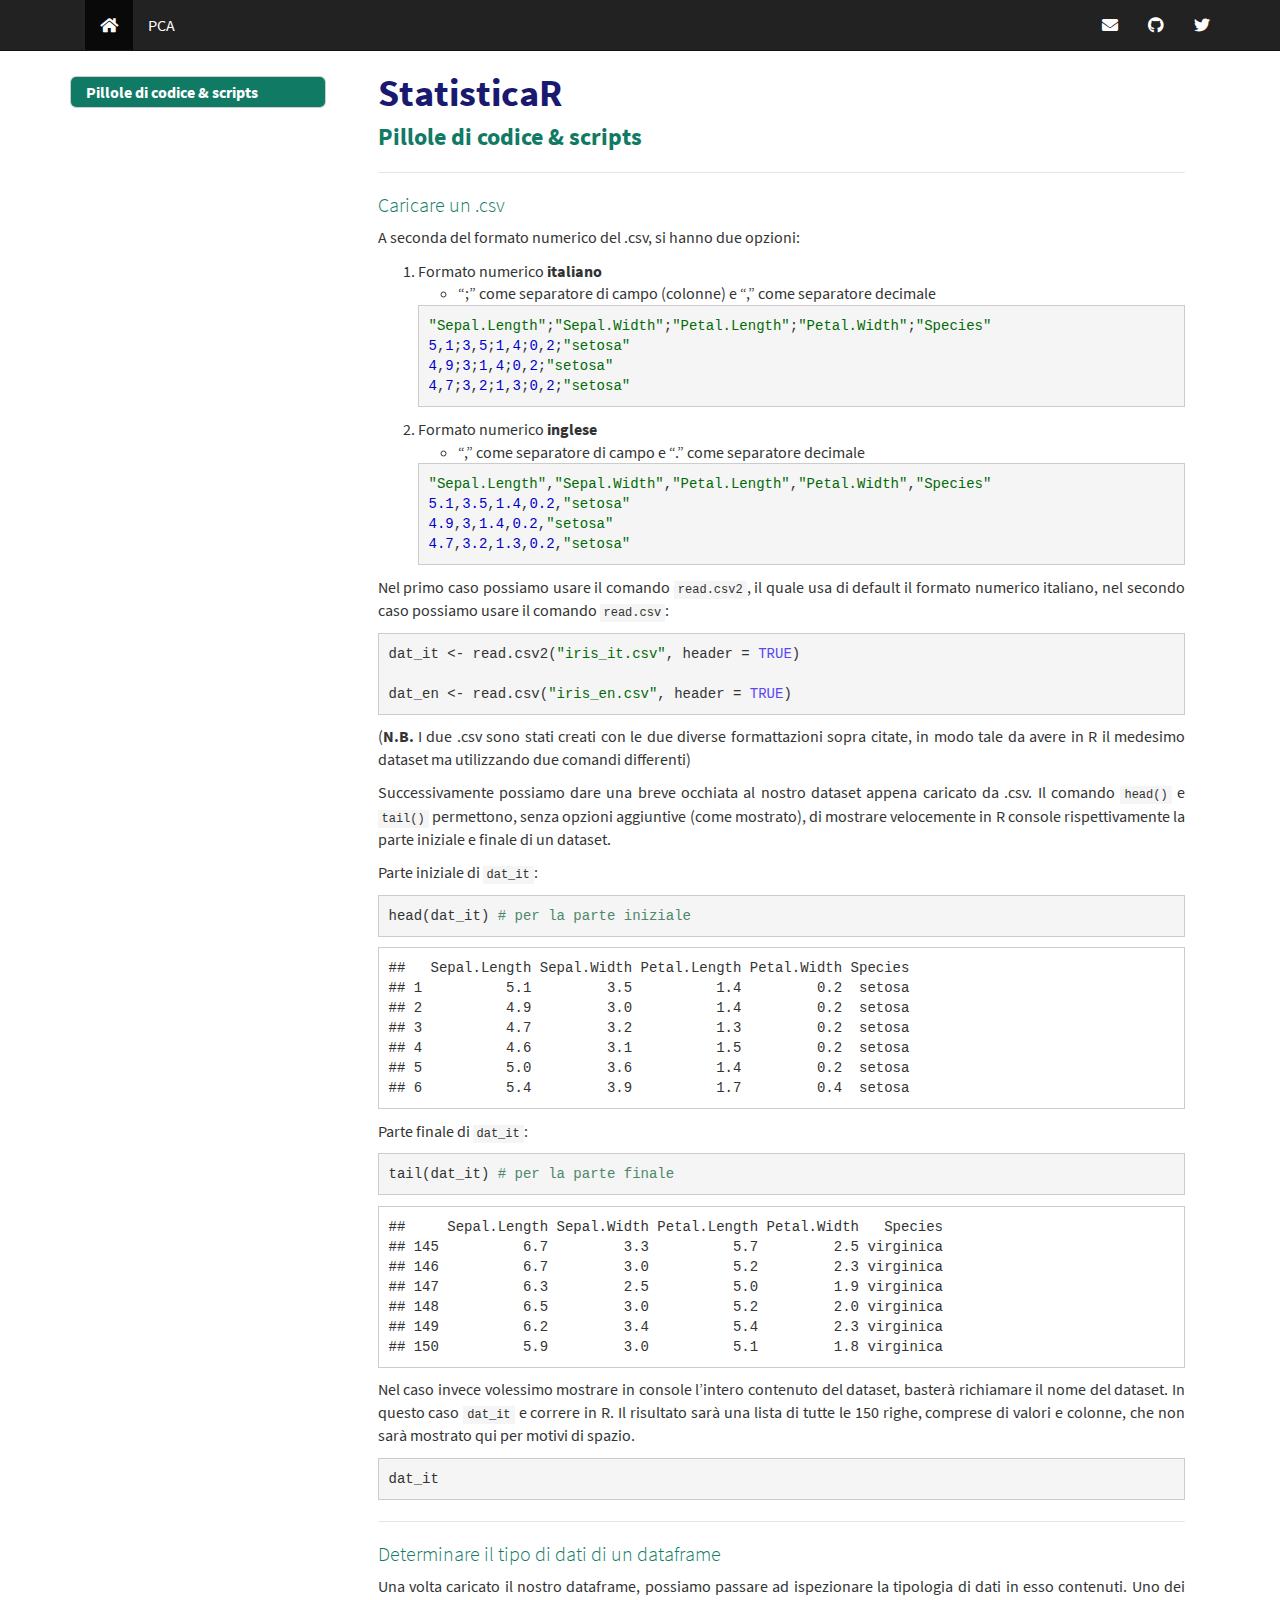
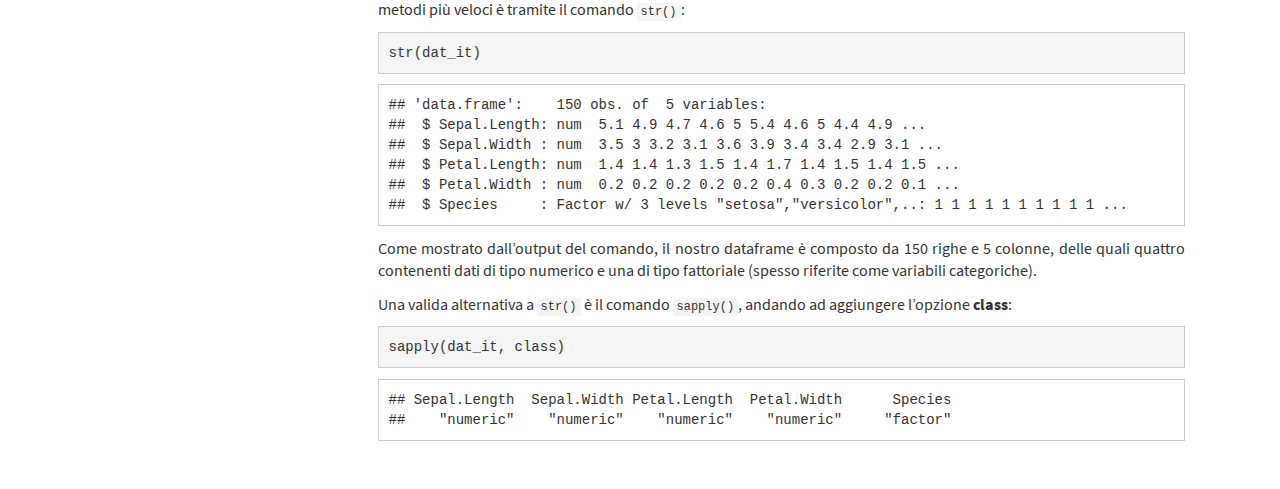
==== commit c0b45c3b: "aggiunta di str() e sappply()" ====
--- a/index.html
+++ b/index.html
@@ -453,6 +453,23 @@
 ## 150          5.9         3.0          5.1         1.8 virginica</code></pre>
 <p>Nel caso invece volessimo mostrare in console l’intero contenuto del dataset, basterà richiamare il nome del dataset. In questo caso <code>dat_it</code> e correre in R. Il risultato sarà una lista di tutte le 150 righe, comprese di valori e colonne, che non sarà mostrato qui per motivi di spazio.</p>
 <pre class="r"><code>dat_it</code></pre>
+<hr />
+</div>
+<div id="determinare-il-tipo-di-dati-di-un-dataframe" class="section level3">
+<h3>Determinare il tipo di dati di un dataframe</h3>
+<p>Una volta caricato il nostro dataframe, possiamo passare ad ispezionare la tipologia di dati in esso contenuti. Uno dei metodi più veloci è tramite il comando <code>str()</code>:</p>
+<pre class="r"><code>str(dat_it)</code></pre>
+<pre><code>## &#39;data.frame&#39;:    150 obs. of  5 variables:
+##  $ Sepal.Length: num  5.1 4.9 4.7 4.6 5 5.4 4.6 5 4.4 4.9 ...
+##  $ Sepal.Width : num  3.5 3 3.2 3.1 3.6 3.9 3.4 3.4 2.9 3.1 ...
+##  $ Petal.Length: num  1.4 1.4 1.3 1.5 1.4 1.7 1.4 1.5 1.4 1.5 ...
+##  $ Petal.Width : num  0.2 0.2 0.2 0.2 0.2 0.4 0.3 0.2 0.2 0.1 ...
+##  $ Species     : Factor w/ 3 levels &quot;setosa&quot;,&quot;versicolor&quot;,..: 1 1 1 1 1 1 1 1 1 1 ...</code></pre>
+<p>Come mostrato dall’output del comando, il nostro dataframe è composto da 150 righe e 5 colonne, delle quali quattro contenenti dati di tipo numerico e una di tipo fattoriale (spesso riferite come variabili categoriche).</p>
+<p>Una valida alternativa a <code>str()</code> è il comando <code>sapply()</code>, andando ad aggiungere l’opzione <strong>class</strong>:</p>
+<pre class="r"><code>sapply(dat_it, class)</code></pre>
+<pre><code>## Sepal.Length  Sepal.Width Petal.Length  Petal.Width      Species 
+##    &quot;numeric&quot;    &quot;numeric&quot;    &quot;numeric&quot;    &quot;numeric&quot;     &quot;factor&quot;</code></pre>
 </div>
 </div>
 
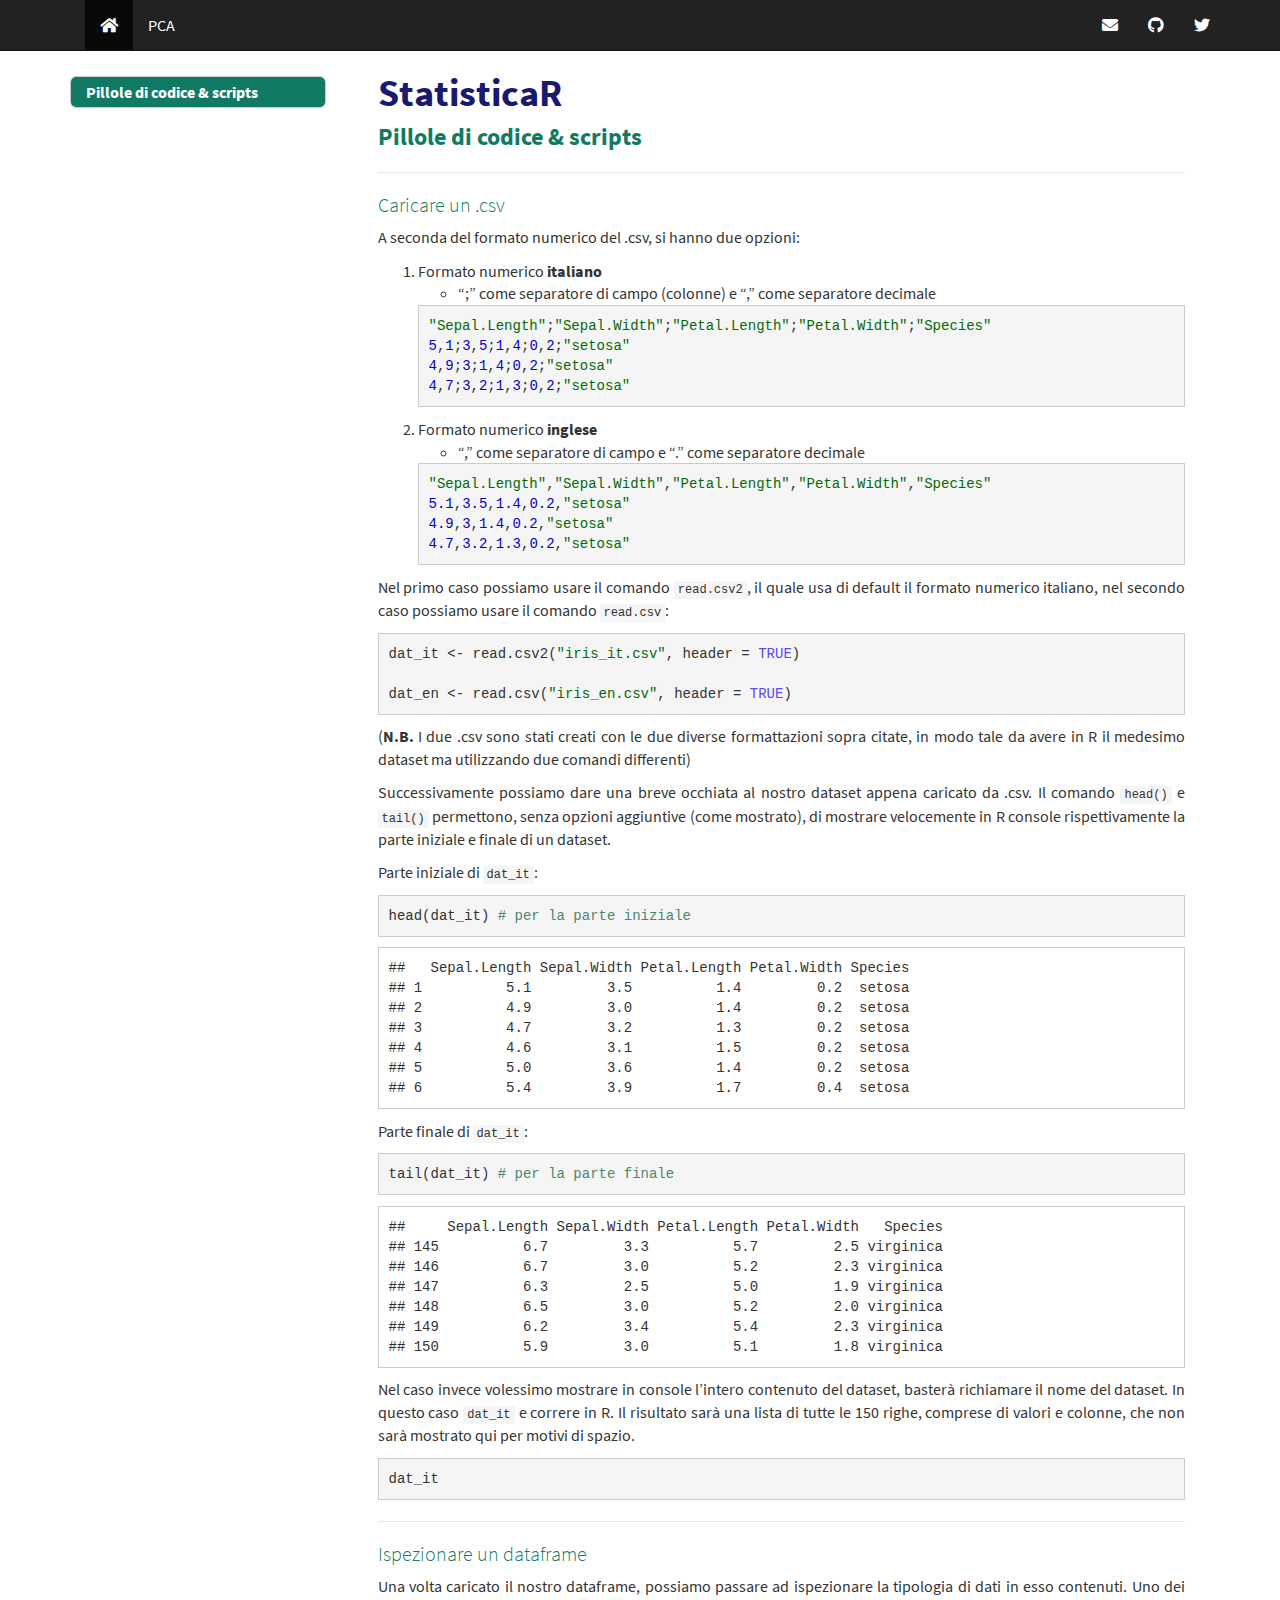
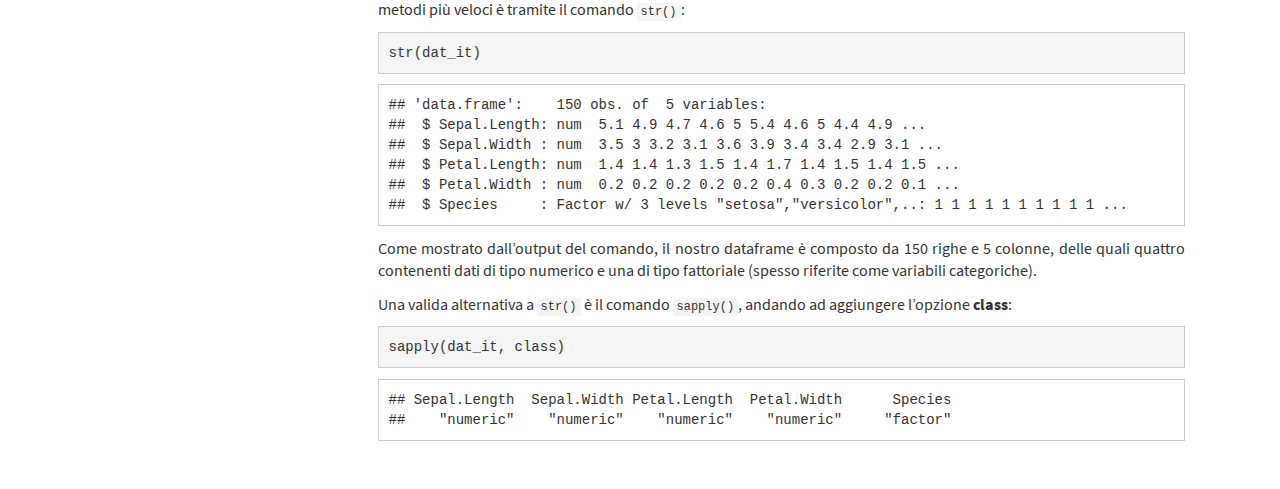
==== commit d833b4d6: "cambio titolo seconda sezione" ====
--- a/index.html
+++ b/index.html
@@ -455,8 +455,8 @@
 <pre class="r"><code>dat_it</code></pre>
 <hr />
 </div>
-<div id="determinare-il-tipo-di-dati-di-un-dataframe" class="section level3">
-<h3>Determinare il tipo di dati di un dataframe</h3>
+<div id="ispezionare-un-dataframe" class="section level3">
+<h3>Ispezionare un dataframe</h3>
 <p>Una volta caricato il nostro dataframe, possiamo passare ad ispezionare la tipologia di dati in esso contenuti. Uno dei metodi più veloci è tramite il comando <code>str()</code>:</p>
 <pre class="r"><code>str(dat_it)</code></pre>
 <pre><code>## &#39;data.frame&#39;:    150 obs. of  5 variables:
--- a/style.css
+++ b/style.css
@@ -37,6 +37,7 @@
     border-color: #363966; /* toc border */
 }
 
+
 /* Text styles*/
 td {  /* Table  */
   font-size: 12px;
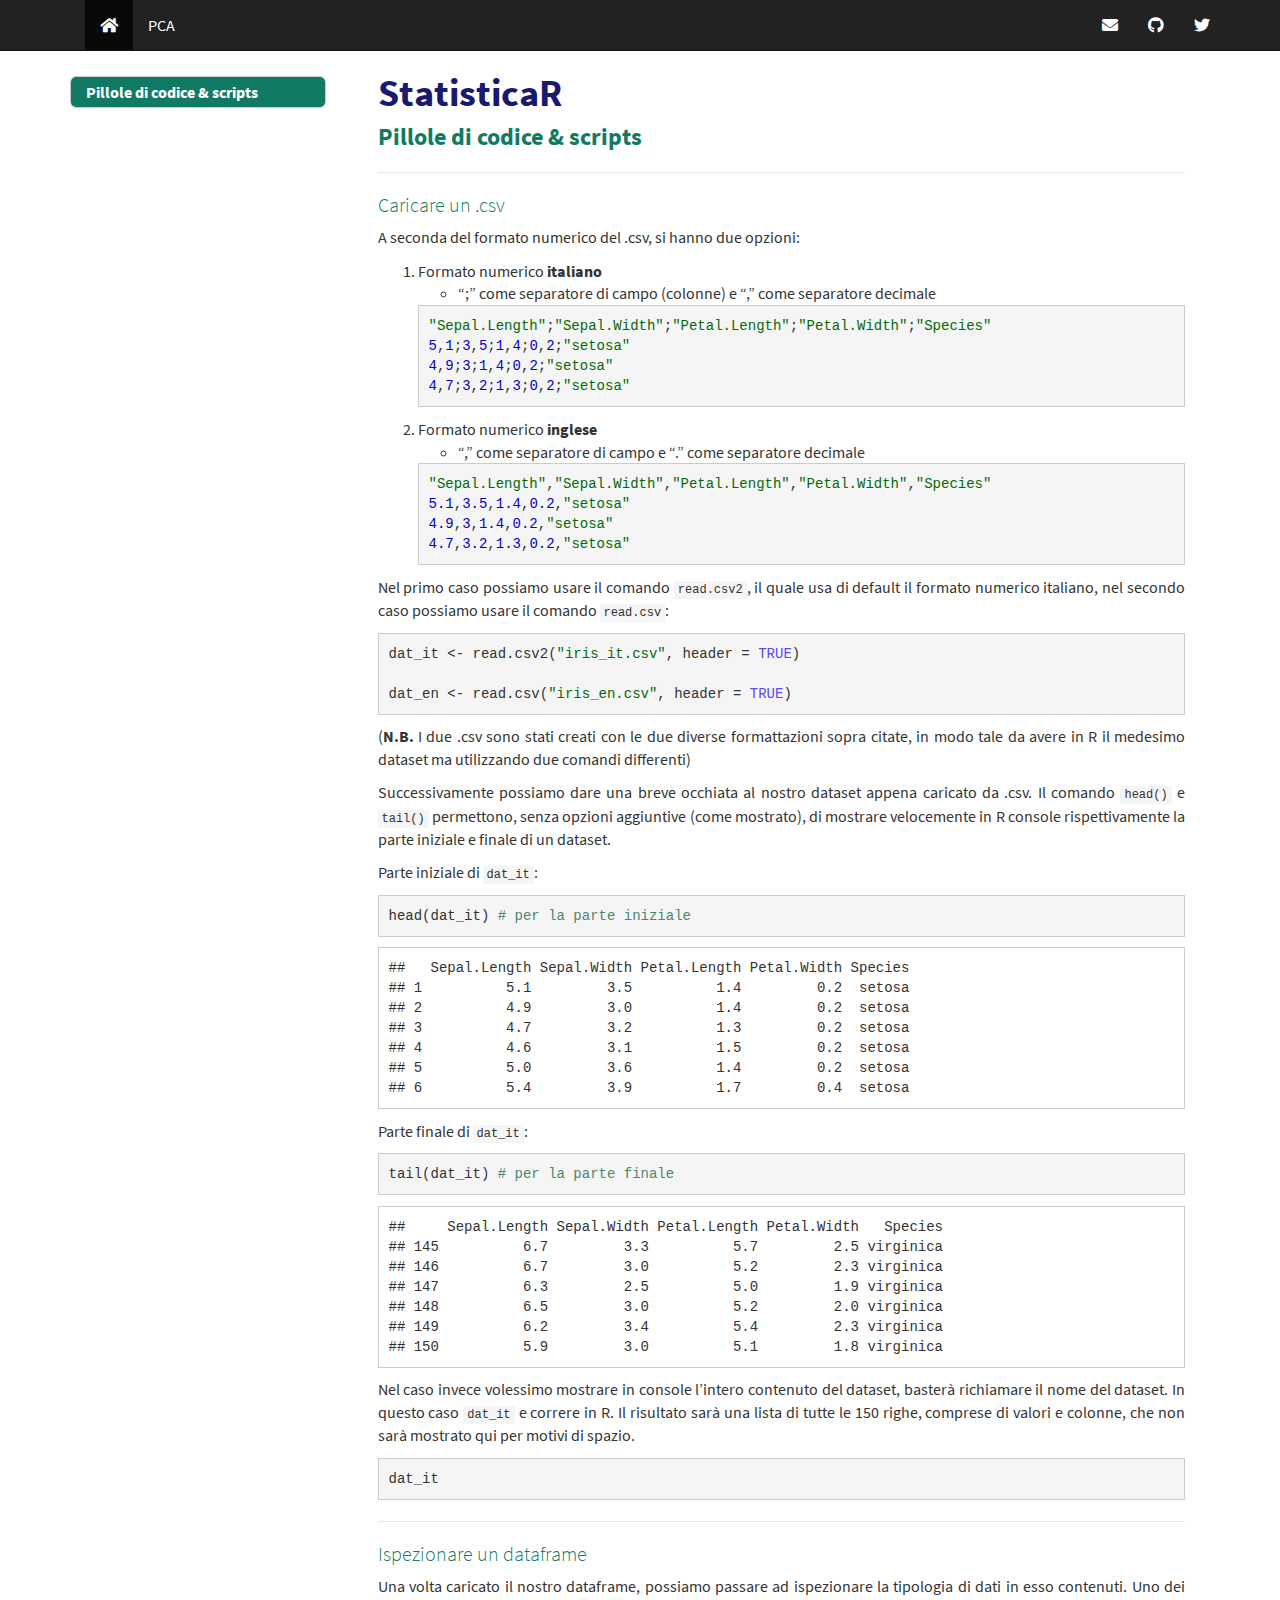
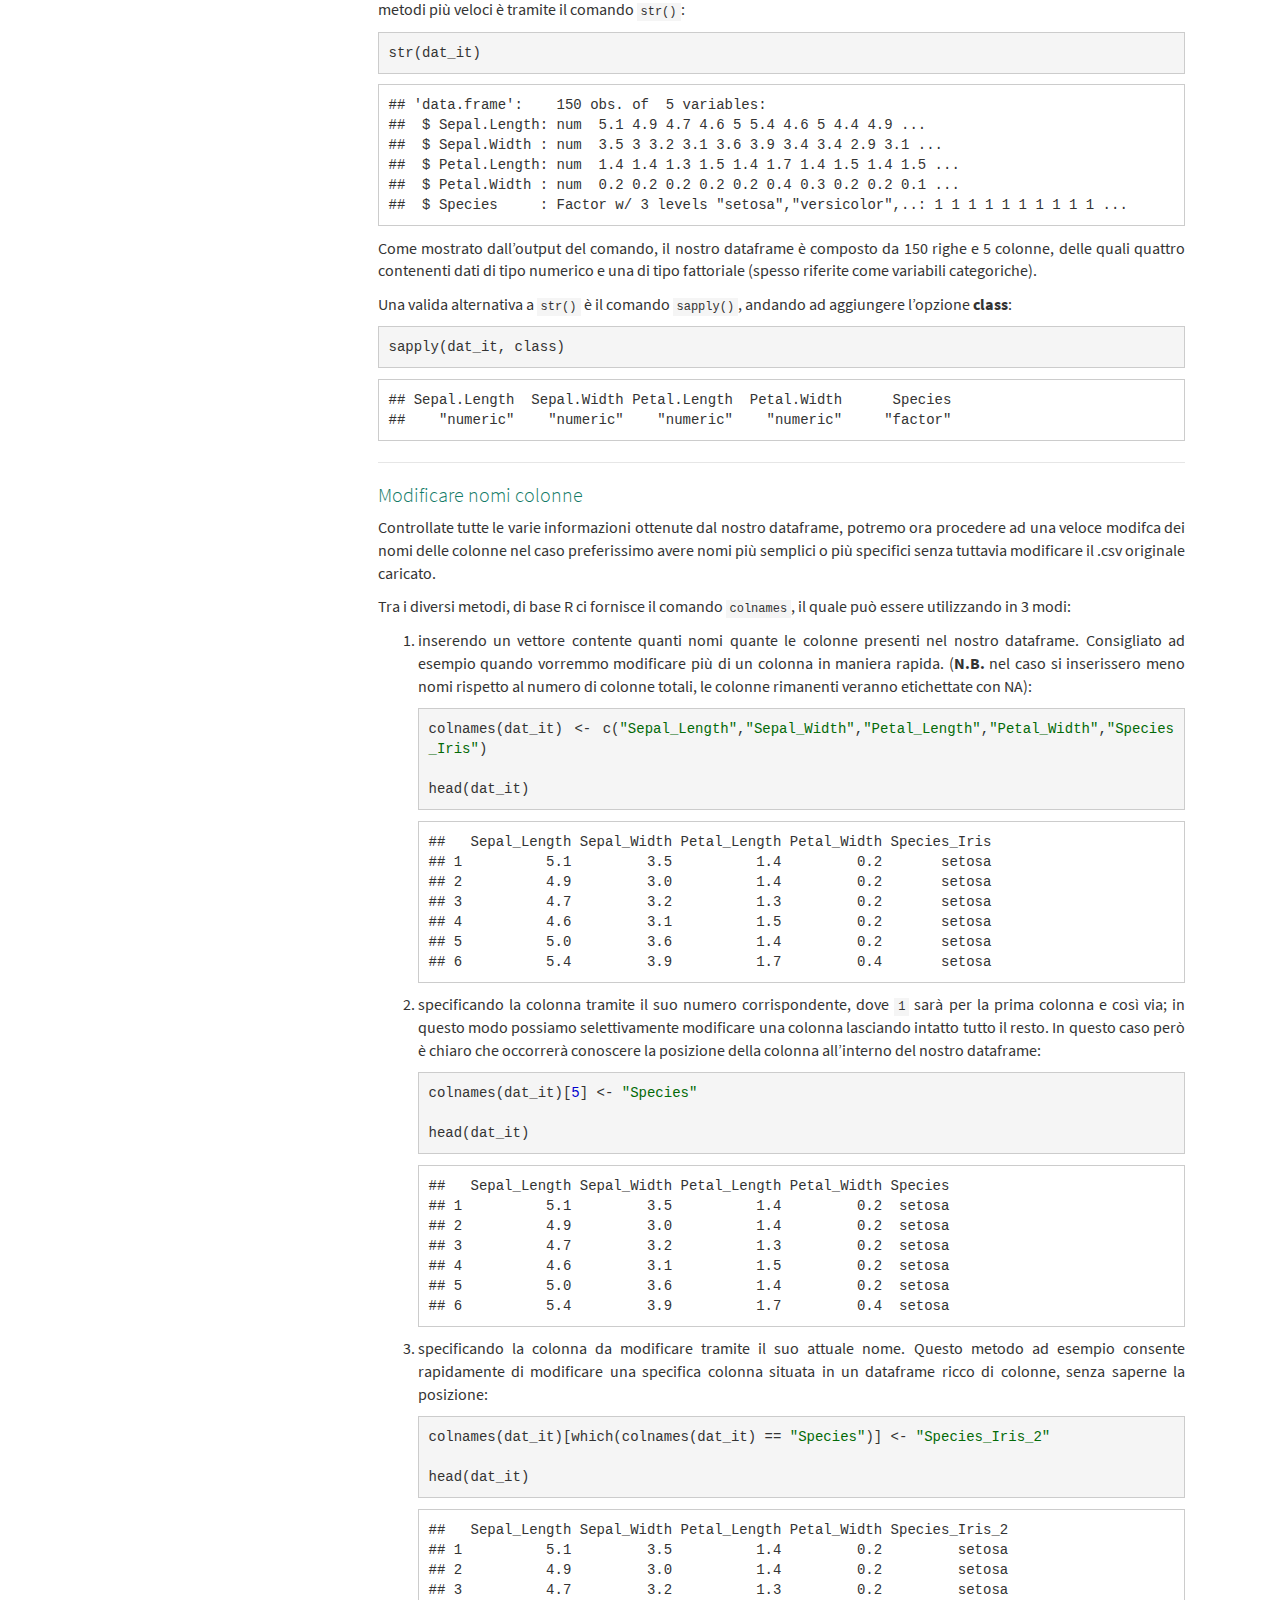
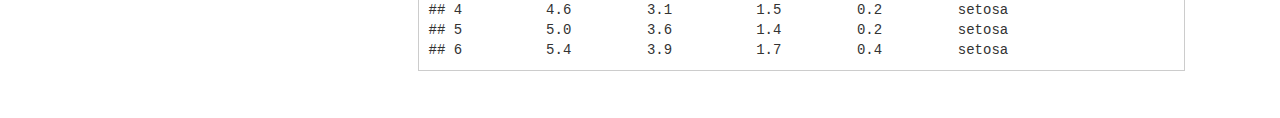
==== commit e5531d9a: "aggiunta parte "Modificare nomi colonne"" ====
--- a/index.html
+++ b/index.html
@@ -470,6 +470,47 @@
 <pre class="r"><code>sapply(dat_it, class)</code></pre>
 <pre><code>## Sepal.Length  Sepal.Width Petal.Length  Petal.Width      Species 
 ##    &quot;numeric&quot;    &quot;numeric&quot;    &quot;numeric&quot;    &quot;numeric&quot;     &quot;factor&quot;</code></pre>
+<hr />
+</div>
+<div id="modificare-nomi-colonne" class="section level3">
+<h3>Modificare nomi colonne</h3>
+<p>Controllate tutte le varie informazioni ottenute dal nostro dataframe, potremo ora procedere ad una veloce modifca dei nomi delle colonne nel caso preferissimo avere nomi più semplici o più specifici senza tuttavia modificare il .csv originale caricato.</p>
+<p>Tra i diversi metodi, di base R ci fornisce il comando <code>colnames</code>, il quale può essere utilizzando in 3 modi:</p>
+<ol style="list-style-type: decimal">
+<li><p>inserendo un vettore contente quanti nomi quante le colonne presenti nel nostro dataframe. Consigliato ad esempio quando vorremmo modificare più di un colonna in maniera rapida. (<strong>N.B.</strong> nel caso si inserissero meno nomi rispetto al numero di colonne totali, le colonne rimanenti veranno etichettate con NA):</p>
+<pre class="r"><code>colnames(dat_it) &lt;- c(&quot;Sepal_Length&quot;,&quot;Sepal_Width&quot;,&quot;Petal_Length&quot;,&quot;Petal_Width&quot;,&quot;Species_Iris&quot;)
+
+head(dat_it)</code></pre>
+<pre><code>##   Sepal_Length Sepal_Width Petal_Length Petal_Width Species_Iris
+## 1          5.1         3.5          1.4         0.2       setosa
+## 2          4.9         3.0          1.4         0.2       setosa
+## 3          4.7         3.2          1.3         0.2       setosa
+## 4          4.6         3.1          1.5         0.2       setosa
+## 5          5.0         3.6          1.4         0.2       setosa
+## 6          5.4         3.9          1.7         0.4       setosa</code></pre></li>
+<li><p>specificando la colonna tramite il suo numero corrispondente, dove <code>1</code> sarà per la prima colonna e così via; in questo modo possiamo selettivamente modificare una colonna lasciando intatto tutto il resto. In questo caso però è chiaro che occorrerà conoscere la posizione della colonna all’interno del nostro dataframe:</p>
+<pre class="r"><code>colnames(dat_it)[5] &lt;- &quot;Species&quot;
+
+head(dat_it)</code></pre>
+<pre><code>##   Sepal_Length Sepal_Width Petal_Length Petal_Width Species
+## 1          5.1         3.5          1.4         0.2  setosa
+## 2          4.9         3.0          1.4         0.2  setosa
+## 3          4.7         3.2          1.3         0.2  setosa
+## 4          4.6         3.1          1.5         0.2  setosa
+## 5          5.0         3.6          1.4         0.2  setosa
+## 6          5.4         3.9          1.7         0.4  setosa</code></pre></li>
+<li><p>specificando la colonna da modificare tramite il suo attuale nome. Questo metodo ad esempio consente rapidamente di modificare una specifica colonna situata in un dataframe ricco di colonne, senza saperne la posizione:</p>
+<pre class="r"><code>colnames(dat_it)[which(colnames(dat_it) == &quot;Species&quot;)] &lt;- &quot;Species_Iris_2&quot;
+
+head(dat_it)</code></pre>
+<pre><code>##   Sepal_Length Sepal_Width Petal_Length Petal_Width Species_Iris_2
+## 1          5.1         3.5          1.4         0.2         setosa
+## 2          4.9         3.0          1.4         0.2         setosa
+## 3          4.7         3.2          1.3         0.2         setosa
+## 4          4.6         3.1          1.5         0.2         setosa
+## 5          5.0         3.6          1.4         0.2         setosa
+## 6          5.4         3.9          1.7         0.4         setosa</code></pre></li>
+</ol>
 </div>
 </div>
 
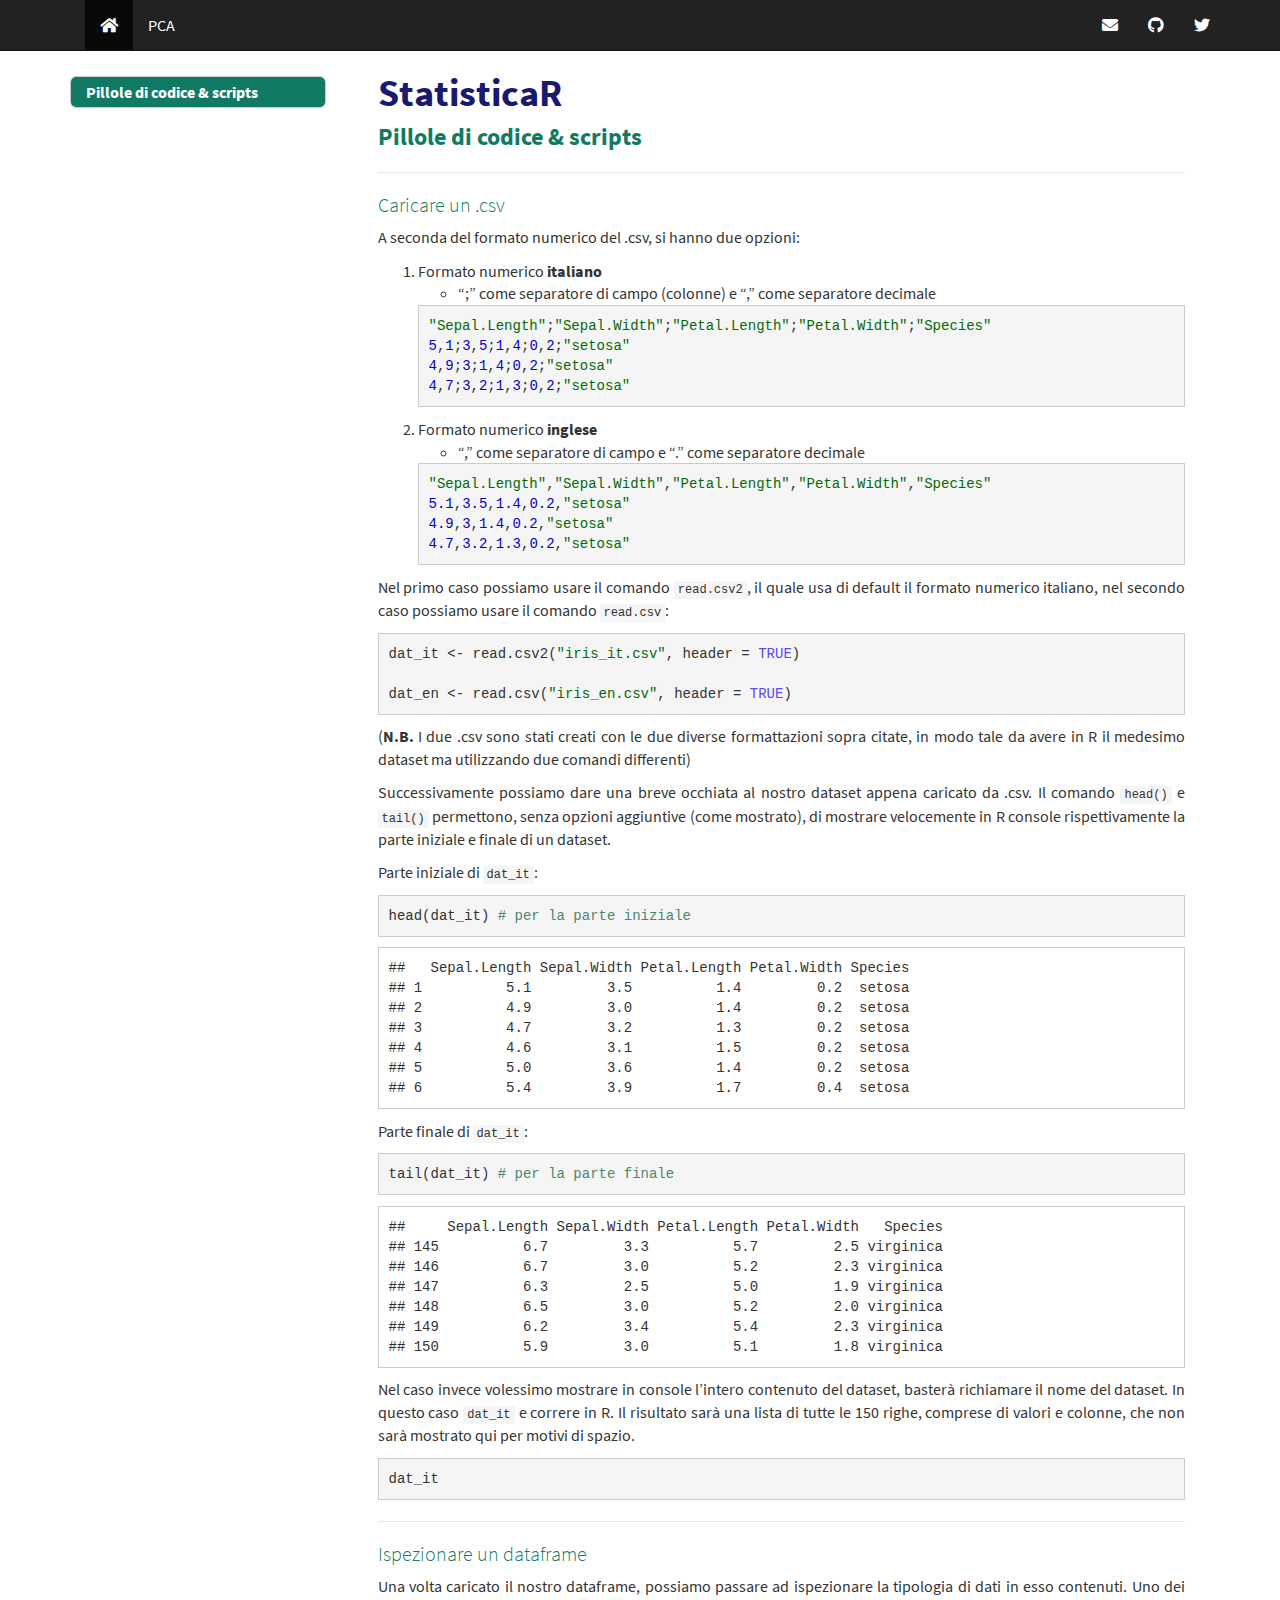
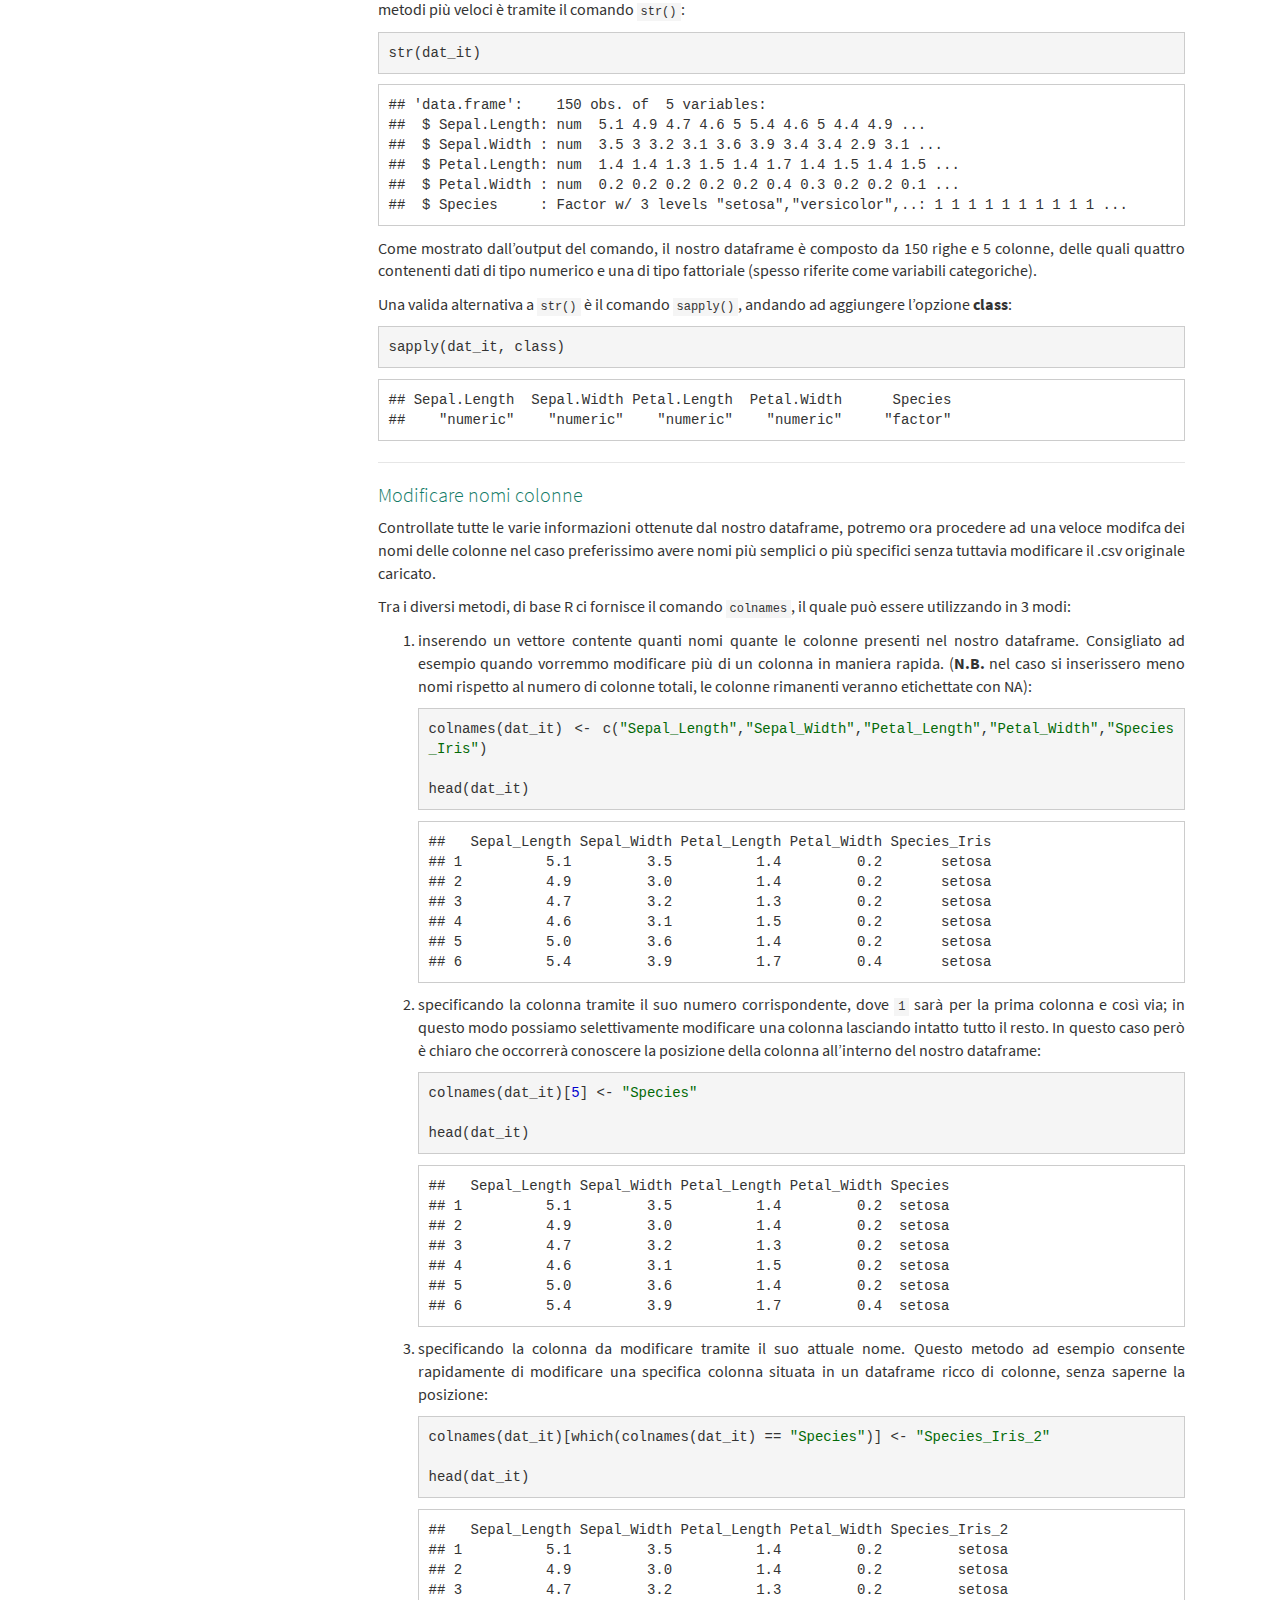
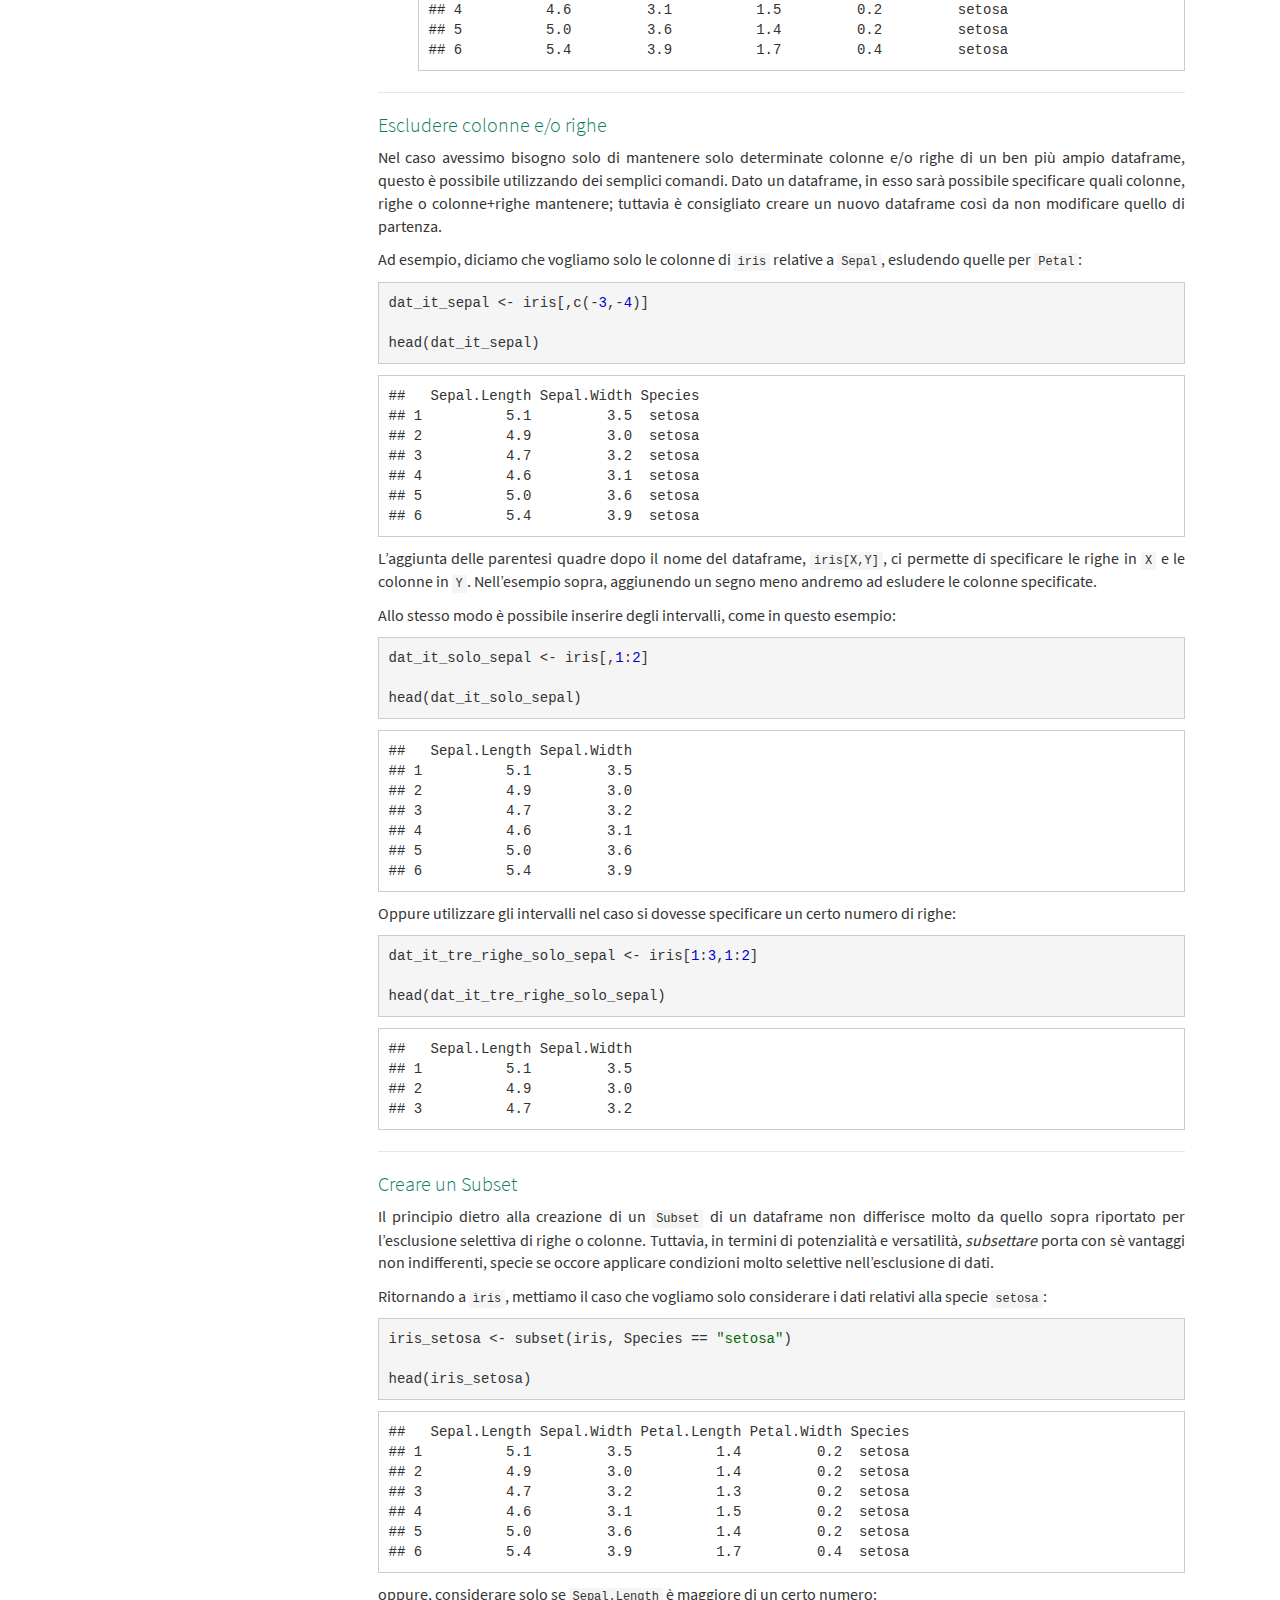
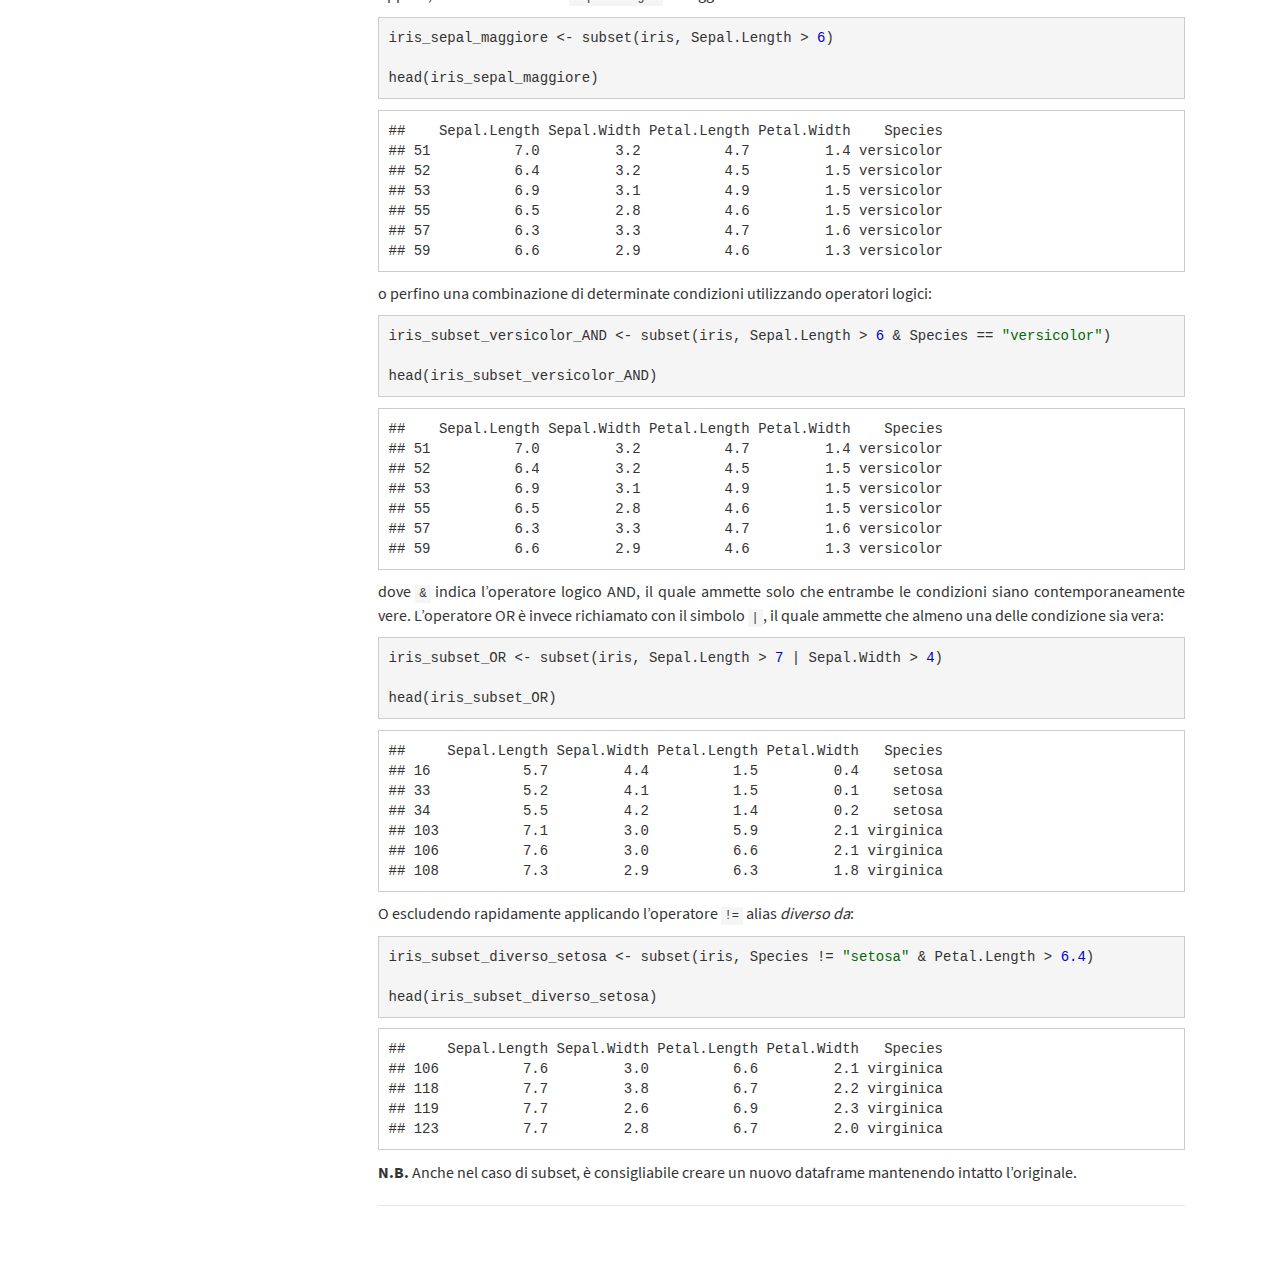
==== commit 6a9e5318: "aggiunta parti "Esclusione colonne e righe" e "Creare un Subset"" ====
--- a/index.html
+++ b/index.html
@@ -511,6 +511,102 @@
 ## 5          5.0         3.6          1.4         0.2         setosa
 ## 6          5.4         3.9          1.7         0.4         setosa</code></pre></li>
 </ol>
+<hr />
+</div>
+<div id="escludere-colonne-eo-righe" class="section level3">
+<h3>Escludere colonne e/o righe</h3>
+<p>Nel caso avessimo bisogno solo di mantenere solo determinate colonne e/o righe di un ben più ampio dataframe, questo è possibile utilizzando dei semplici comandi. Dato un dataframe, in esso sarà possibile specificare quali colonne, righe o colonne+righe mantenere; tuttavia è consigliato creare un nuovo dataframe così da non modificare quello di partenza.</p>
+<p>Ad esempio, diciamo che vogliamo solo le colonne di <code>iris</code> relative a <code>Sepal</code>, esludendo quelle per <code>Petal</code>:</p>
+<pre class="r"><code>dat_it_sepal &lt;- iris[,c(-3,-4)]
+
+head(dat_it_sepal)</code></pre>
+<pre><code>##   Sepal.Length Sepal.Width Species
+## 1          5.1         3.5  setosa
+## 2          4.9         3.0  setosa
+## 3          4.7         3.2  setosa
+## 4          4.6         3.1  setosa
+## 5          5.0         3.6  setosa
+## 6          5.4         3.9  setosa</code></pre>
+<p>L’aggiunta delle parentesi quadre dopo il nome del dataframe, <code>iris[X,Y]</code>, ci permette di specificare le righe in <code>X</code> e le colonne in <code>Y</code>. Nell’esempio sopra, aggiunendo un segno meno andremo ad esludere le colonne specificate.</p>
+<p>Allo stesso modo è possibile inserire degli intervalli, come in questo esempio:</p>
+<pre class="r"><code>dat_it_solo_sepal &lt;- iris[,1:2]
+
+head(dat_it_solo_sepal)</code></pre>
+<pre><code>##   Sepal.Length Sepal.Width
+## 1          5.1         3.5
+## 2          4.9         3.0
+## 3          4.7         3.2
+## 4          4.6         3.1
+## 5          5.0         3.6
+## 6          5.4         3.9</code></pre>
+<p>Oppure utilizzare gli intervalli nel caso si dovesse specificare un certo numero di righe:</p>
+<pre class="r"><code>dat_it_tre_righe_solo_sepal &lt;- iris[1:3,1:2]
+
+head(dat_it_tre_righe_solo_sepal)</code></pre>
+<pre><code>##   Sepal.Length Sepal.Width
+## 1          5.1         3.5
+## 2          4.9         3.0
+## 3          4.7         3.2</code></pre>
+<hr />
+</div>
+<div id="creare-un-subset" class="section level3">
+<h3>Creare un Subset</h3>
+<p>Il principio dietro alla creazione di un <code>Subset</code> di un dataframe non differisce molto da quello sopra riportato per l’esclusione selettiva di righe o colonne. Tuttavia, in termini di potenzialità e versatilità, <em>subsettare</em> porta con sè vantaggi non indifferenti, specie se occore applicare condizioni molto selettive nell’esclusione di dati.</p>
+<p>Ritornando a <code>ìris</code>, mettiamo il caso che vogliamo solo considerare i dati relativi alla specie <code>setosa</code>:</p>
+<pre class="r"><code>iris_setosa &lt;- subset(iris, Species == &quot;setosa&quot;)
+
+head(iris_setosa)</code></pre>
+<pre><code>##   Sepal.Length Sepal.Width Petal.Length Petal.Width Species
+## 1          5.1         3.5          1.4         0.2  setosa
+## 2          4.9         3.0          1.4         0.2  setosa
+## 3          4.7         3.2          1.3         0.2  setosa
+## 4          4.6         3.1          1.5         0.2  setosa
+## 5          5.0         3.6          1.4         0.2  setosa
+## 6          5.4         3.9          1.7         0.4  setosa</code></pre>
+<p>oppure, considerare solo se <code>Sepal.Length</code> è maggiore di un certo numero:</p>
+<pre class="r"><code>iris_sepal_maggiore &lt;- subset(iris, Sepal.Length &gt; 6)
+
+head(iris_sepal_maggiore)</code></pre>
+<pre><code>##    Sepal.Length Sepal.Width Petal.Length Petal.Width    Species
+## 51          7.0         3.2          4.7         1.4 versicolor
+## 52          6.4         3.2          4.5         1.5 versicolor
+## 53          6.9         3.1          4.9         1.5 versicolor
+## 55          6.5         2.8          4.6         1.5 versicolor
+## 57          6.3         3.3          4.7         1.6 versicolor
+## 59          6.6         2.9          4.6         1.3 versicolor</code></pre>
+<p>o perfino una combinazione di determinate condizioni utilizzando operatori logici:</p>
+<pre class="r"><code>iris_subset_versicolor_AND &lt;- subset(iris, Sepal.Length &gt; 6 &amp; Species == &quot;versicolor&quot;)
+
+head(iris_subset_versicolor_AND)</code></pre>
+<pre><code>##    Sepal.Length Sepal.Width Petal.Length Petal.Width    Species
+## 51          7.0         3.2          4.7         1.4 versicolor
+## 52          6.4         3.2          4.5         1.5 versicolor
+## 53          6.9         3.1          4.9         1.5 versicolor
+## 55          6.5         2.8          4.6         1.5 versicolor
+## 57          6.3         3.3          4.7         1.6 versicolor
+## 59          6.6         2.9          4.6         1.3 versicolor</code></pre>
+<p>dove <code>&amp;</code> indica l’operatore logico AND, il quale ammette solo che entrambe le condizioni siano contemporaneamente vere. L’operatore OR è invece richiamato con il simbolo <code>|</code>, il quale ammette che almeno una delle condizione sia vera:</p>
+<pre class="r"><code>iris_subset_OR &lt;- subset(iris, Sepal.Length &gt; 7 | Sepal.Width &gt; 4)
+
+head(iris_subset_OR)</code></pre>
+<pre><code>##     Sepal.Length Sepal.Width Petal.Length Petal.Width   Species
+## 16           5.7         4.4          1.5         0.4    setosa
+## 33           5.2         4.1          1.5         0.1    setosa
+## 34           5.5         4.2          1.4         0.2    setosa
+## 103          7.1         3.0          5.9         2.1 virginica
+## 106          7.6         3.0          6.6         2.1 virginica
+## 108          7.3         2.9          6.3         1.8 virginica</code></pre>
+<p>O escludendo rapidamente applicando l’operatore <code>!=</code> alias <em>diverso da</em>:</p>
+<pre class="r"><code>iris_subset_diverso_setosa &lt;- subset(iris, Species != &quot;setosa&quot; &amp; Petal.Length &gt; 6.4)
+
+head(iris_subset_diverso_setosa)</code></pre>
+<pre><code>##     Sepal.Length Sepal.Width Petal.Length Petal.Width   Species
+## 106          7.6         3.0          6.6         2.1 virginica
+## 118          7.7         3.8          6.7         2.2 virginica
+## 119          7.7         2.6          6.9         2.3 virginica
+## 123          7.7         2.8          6.7         2.0 virginica</code></pre>
+<p><strong>N.B.</strong> Anche nel caso di subset, è consigliabile creare un nuovo dataframe mantenendo intatto l’originale.</p>
+<hr />
 </div>
 </div>
 
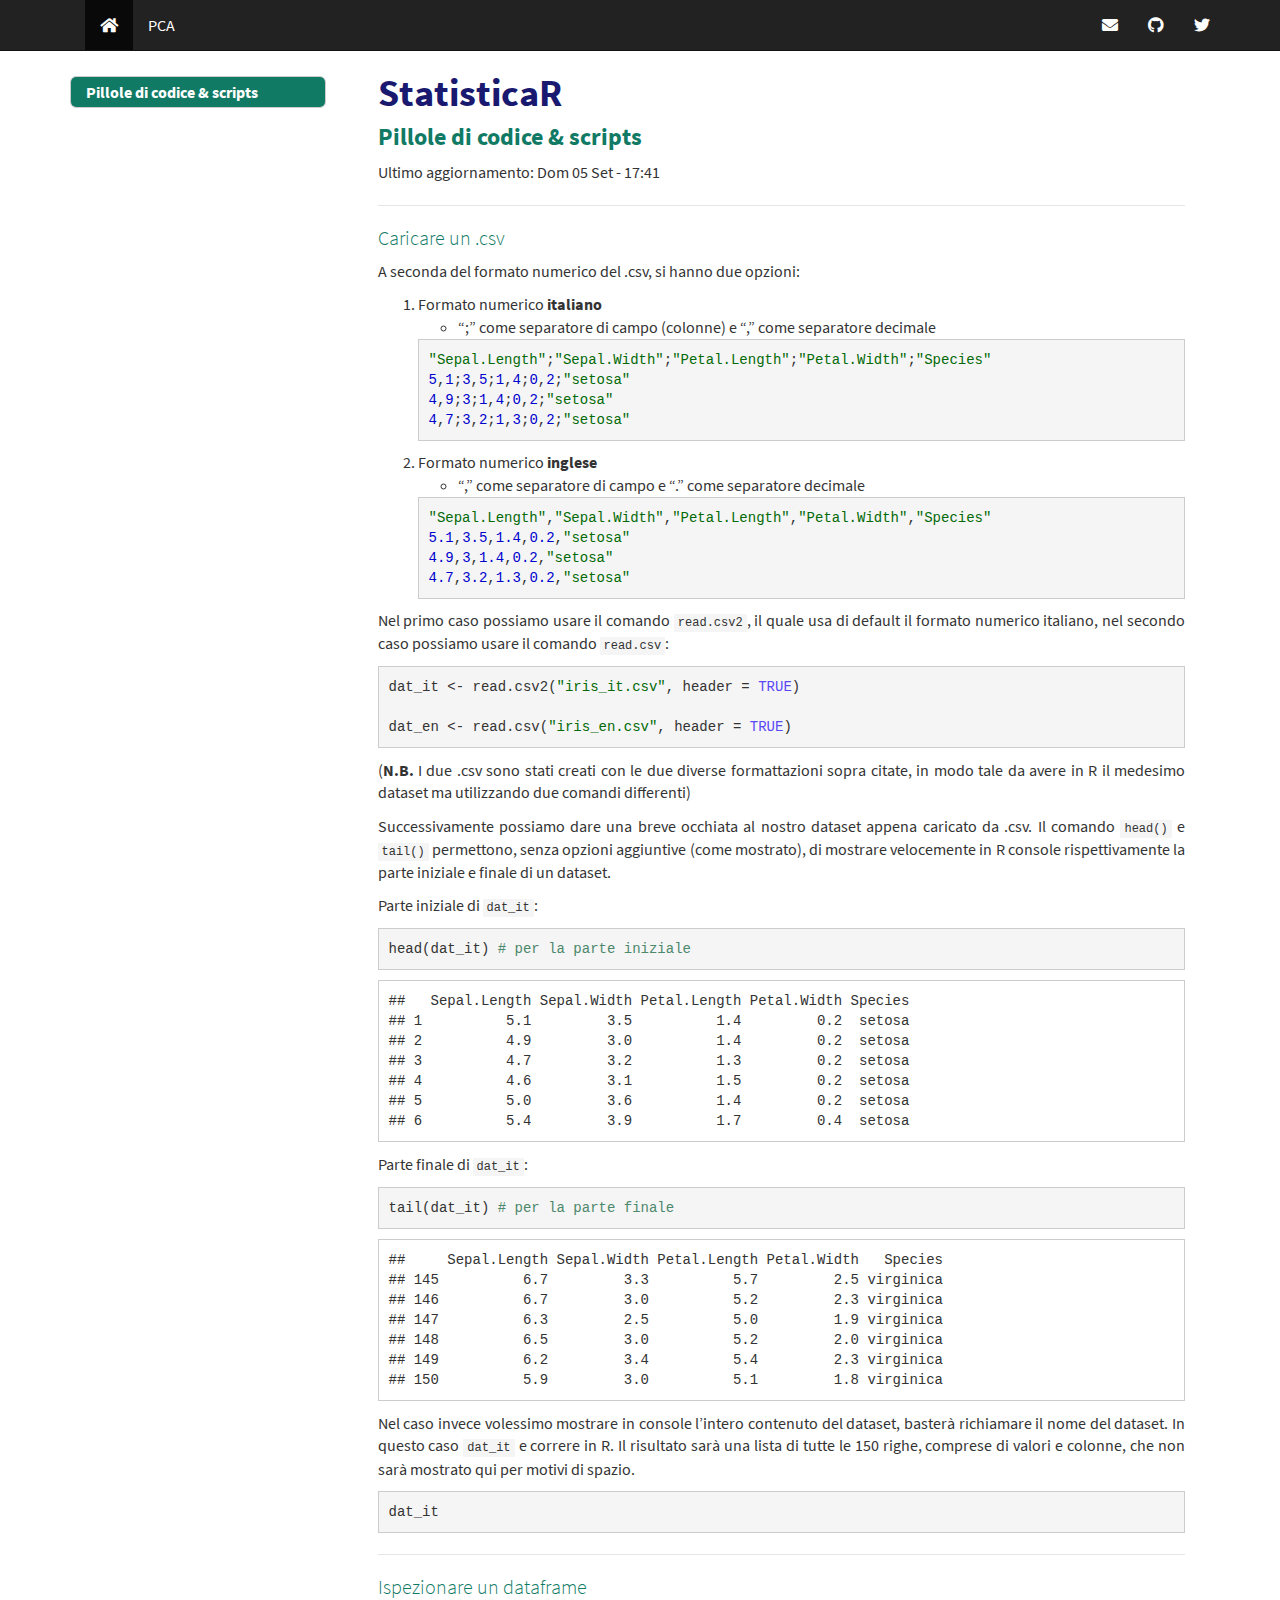
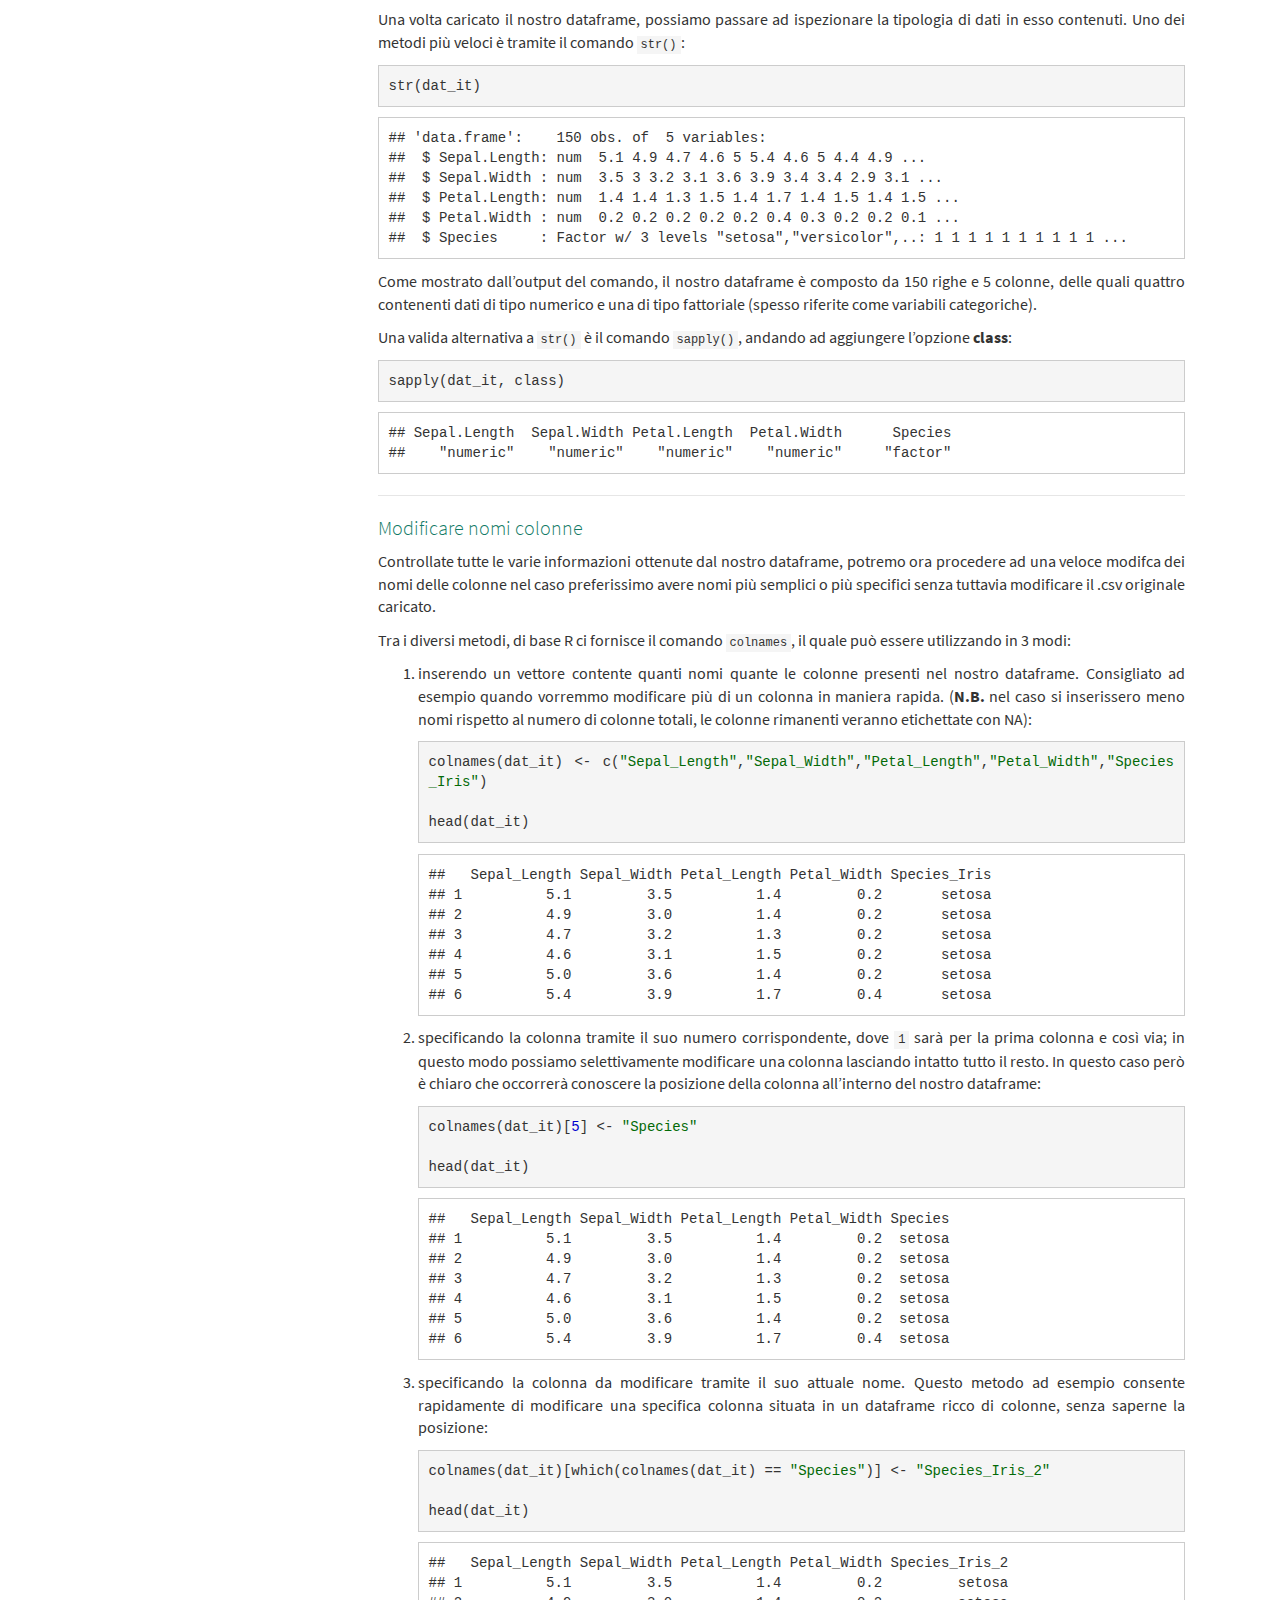
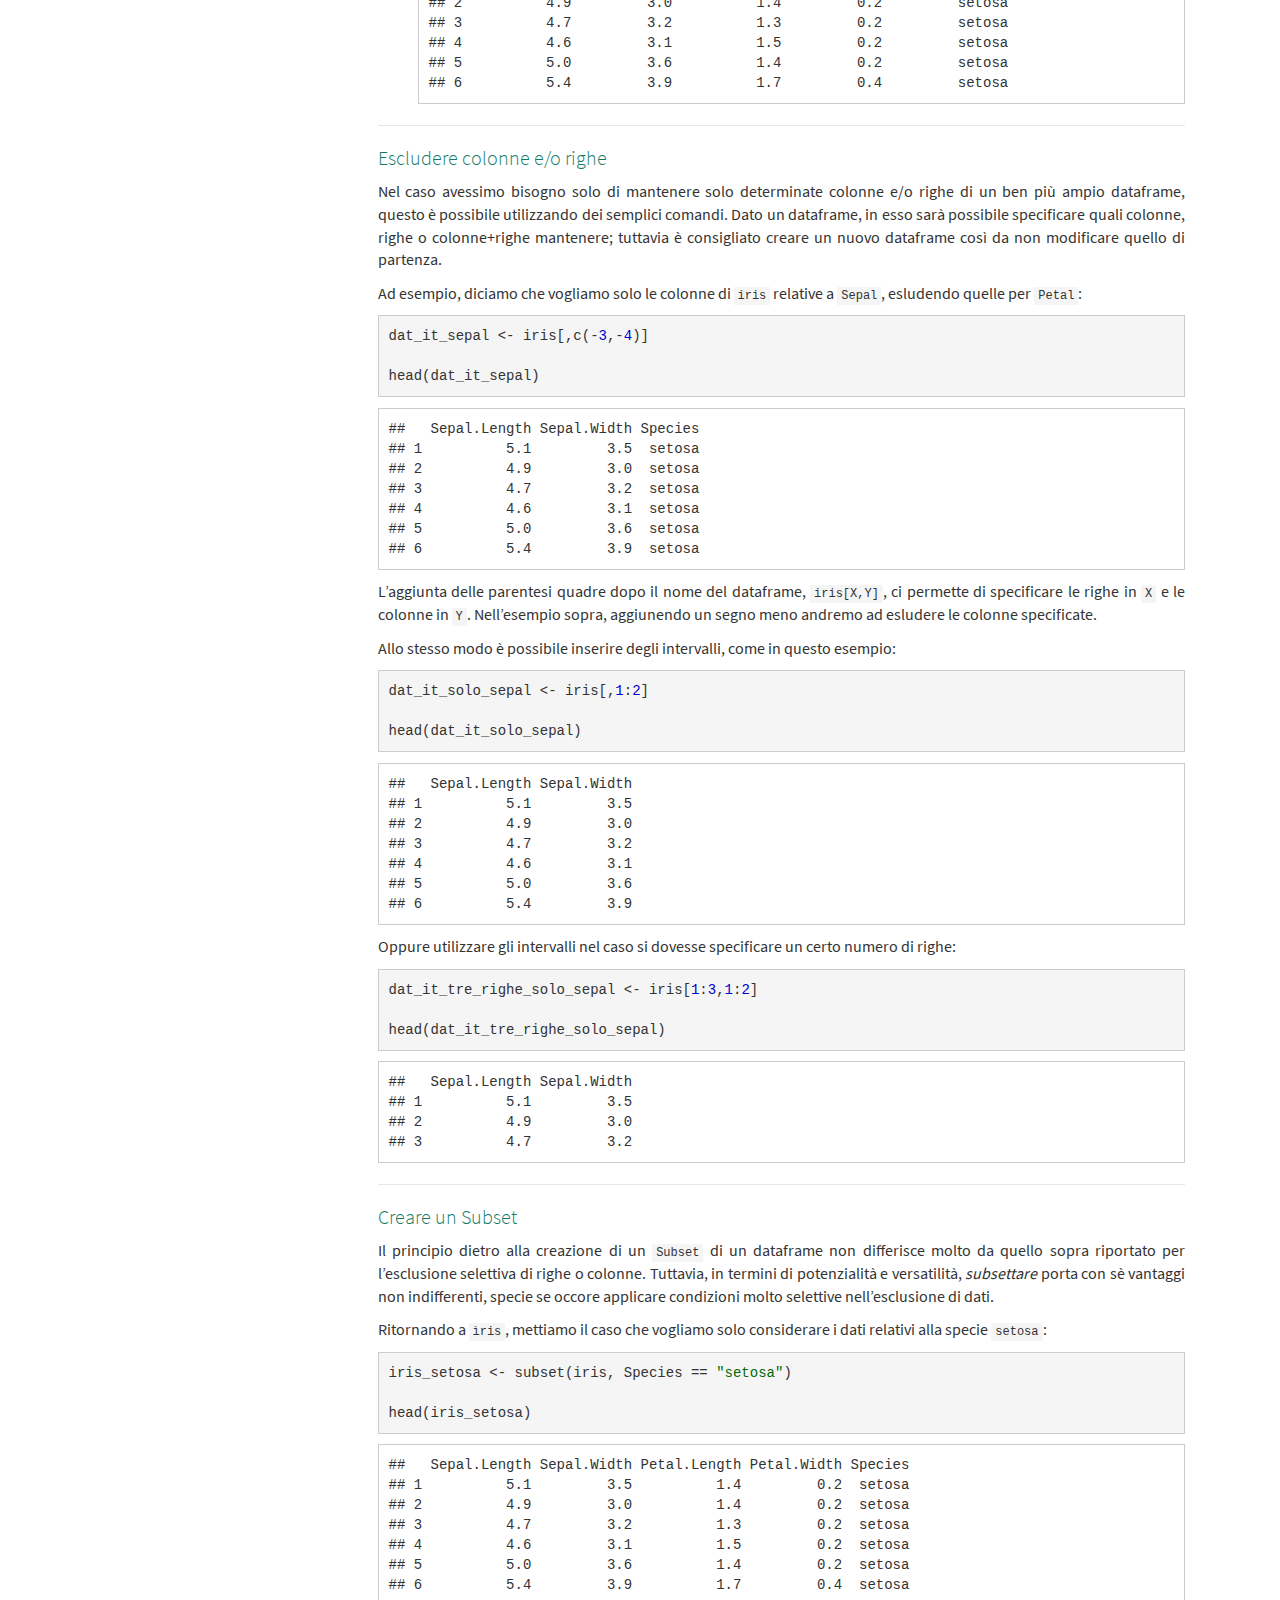
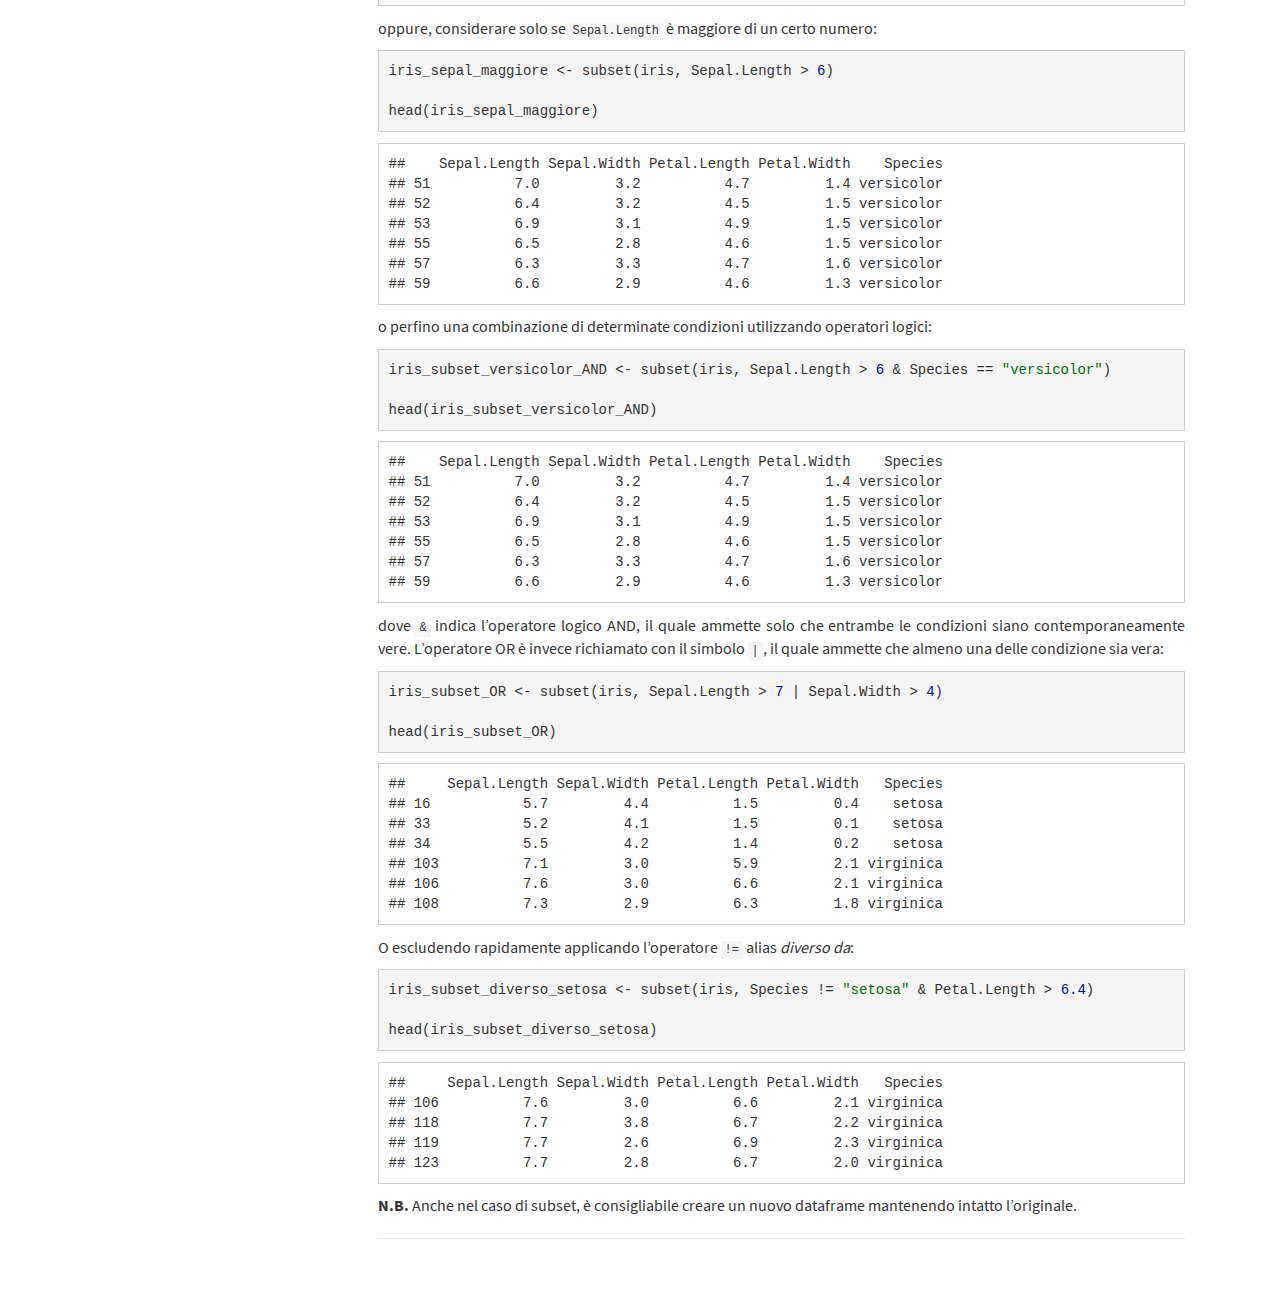
==== commit 490439ef: "aggiunta "Ultimo aggiornamento"" ====
--- a/index.html
+++ b/index.html
@@ -405,6 +405,7 @@
 
 <div id="pillole-di-codice-scripts" class="section level2">
 <h2>Pillole di codice &amp; scripts</h2>
+<p>Ultimo aggiornamento: Dom 05 Set - 17:41</p>
 <hr />
 <div id="caricare-un-.csv" class="section level3">
 <h3>Caricare un .csv</h3>
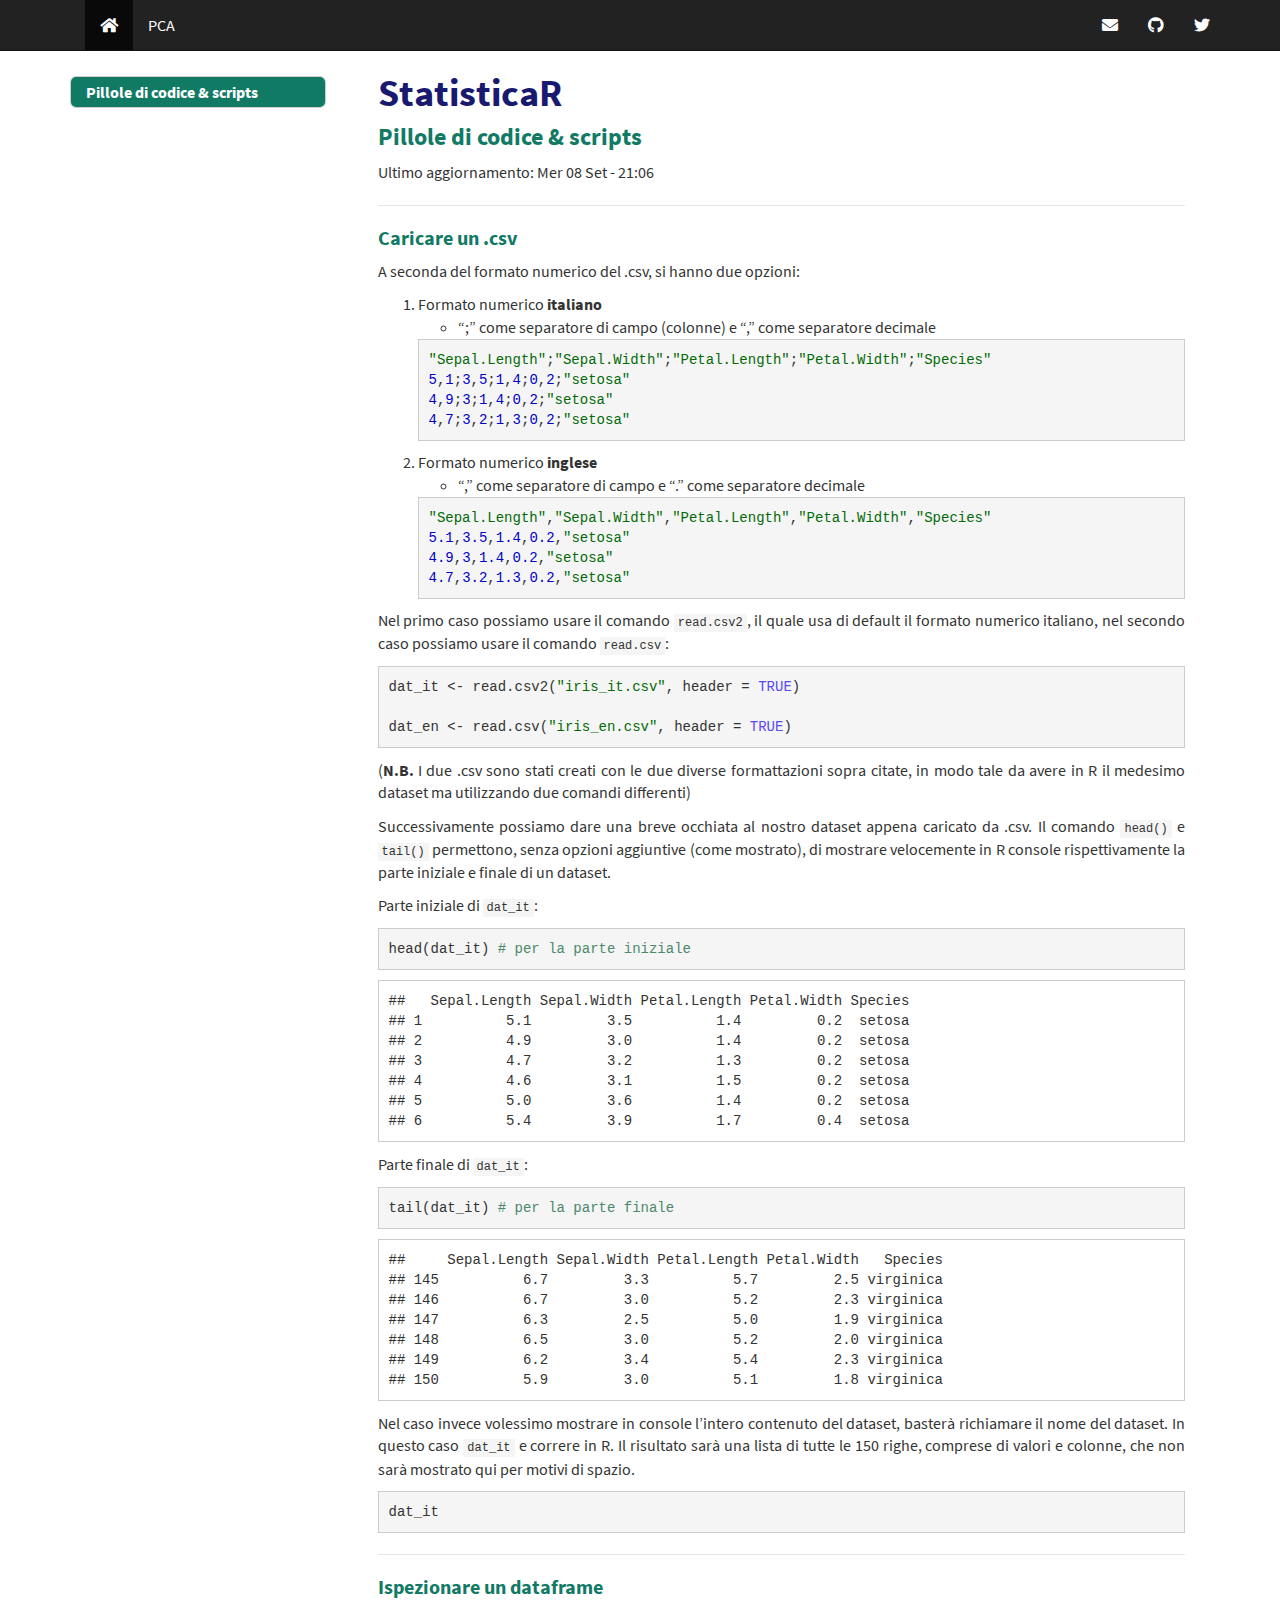
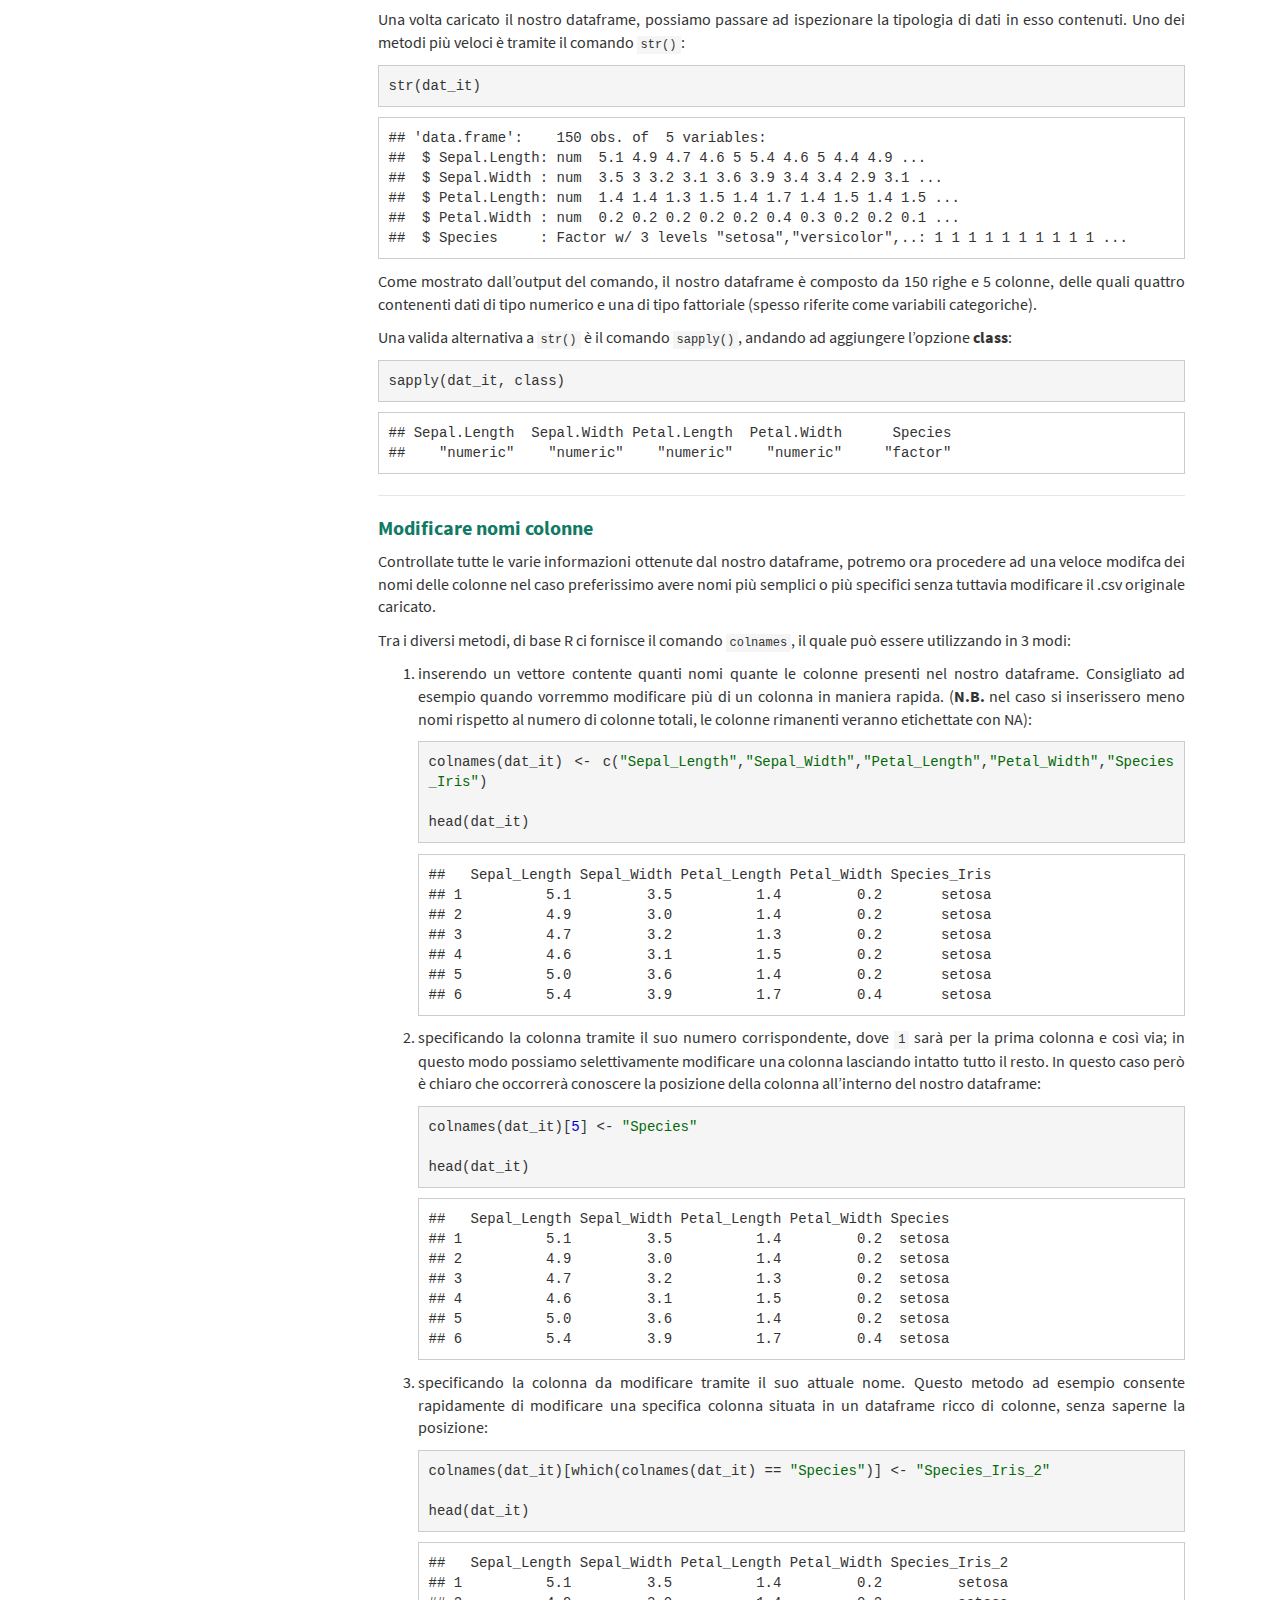
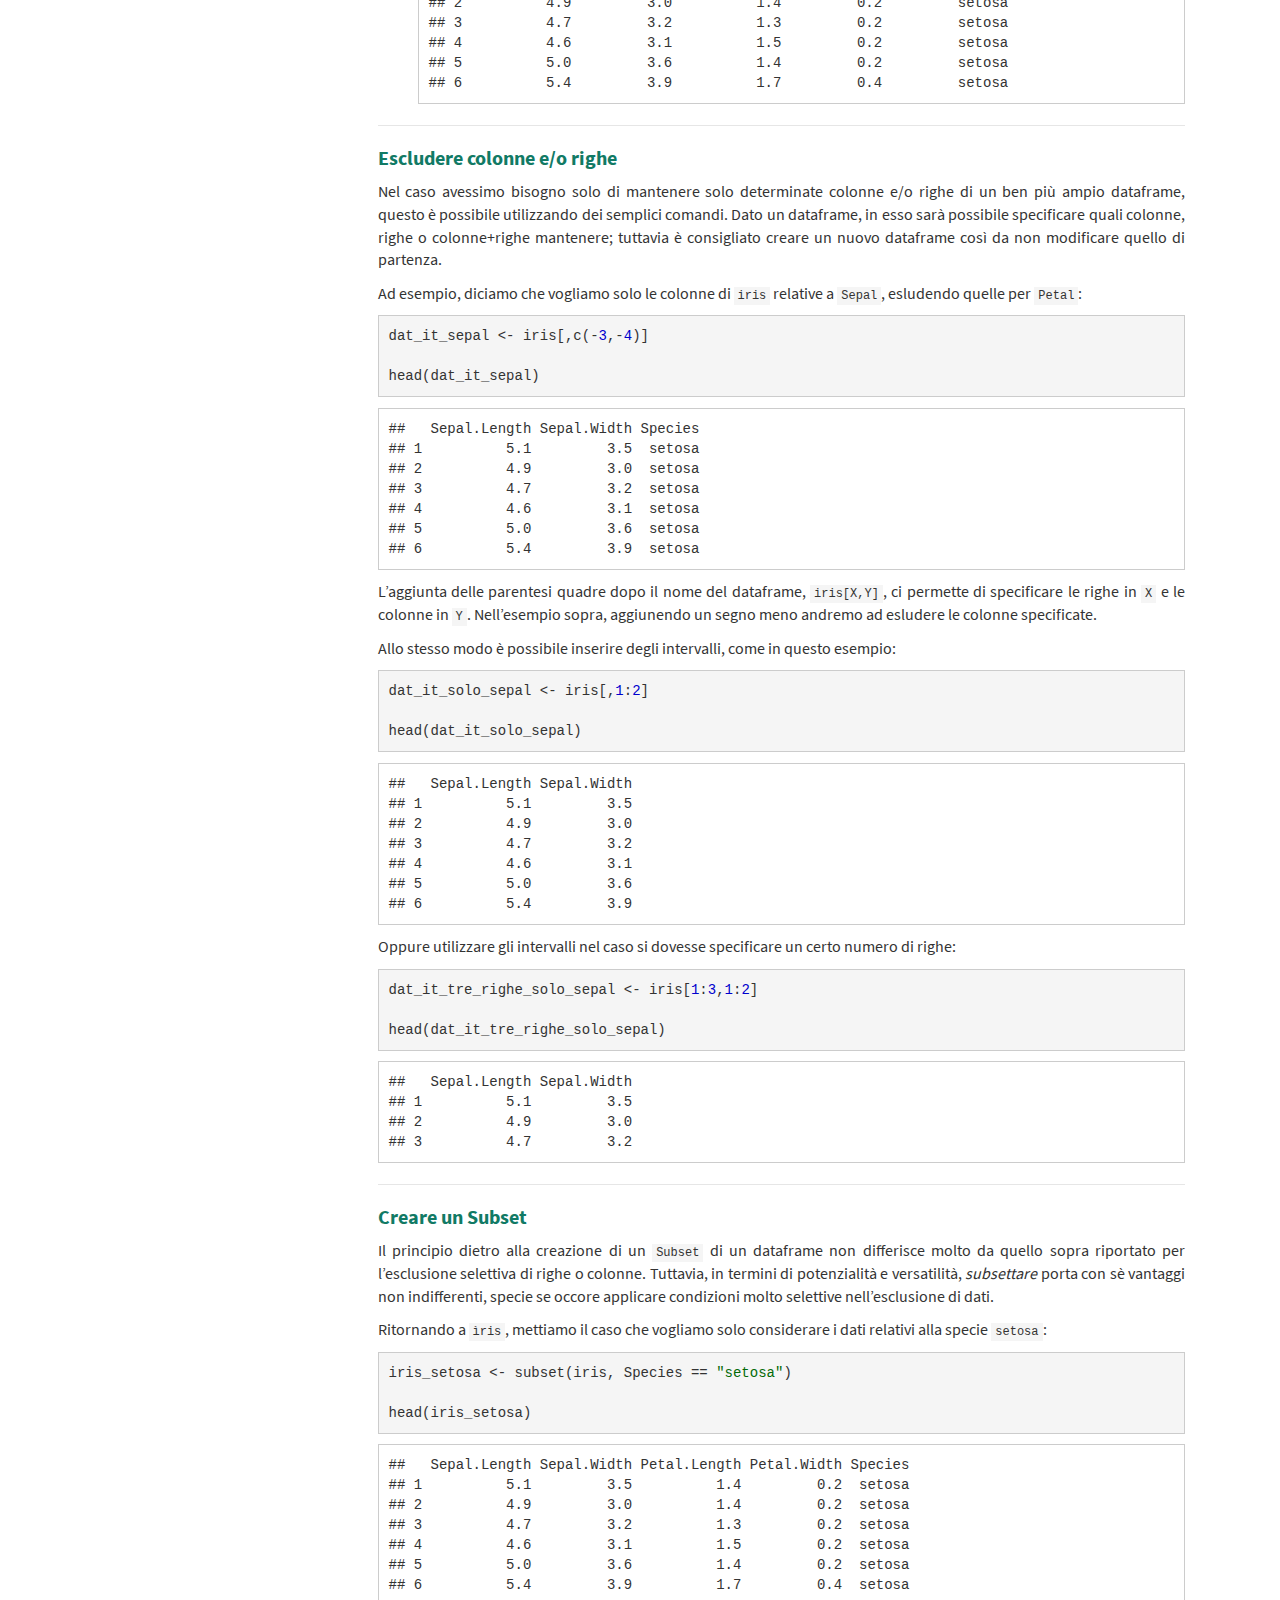
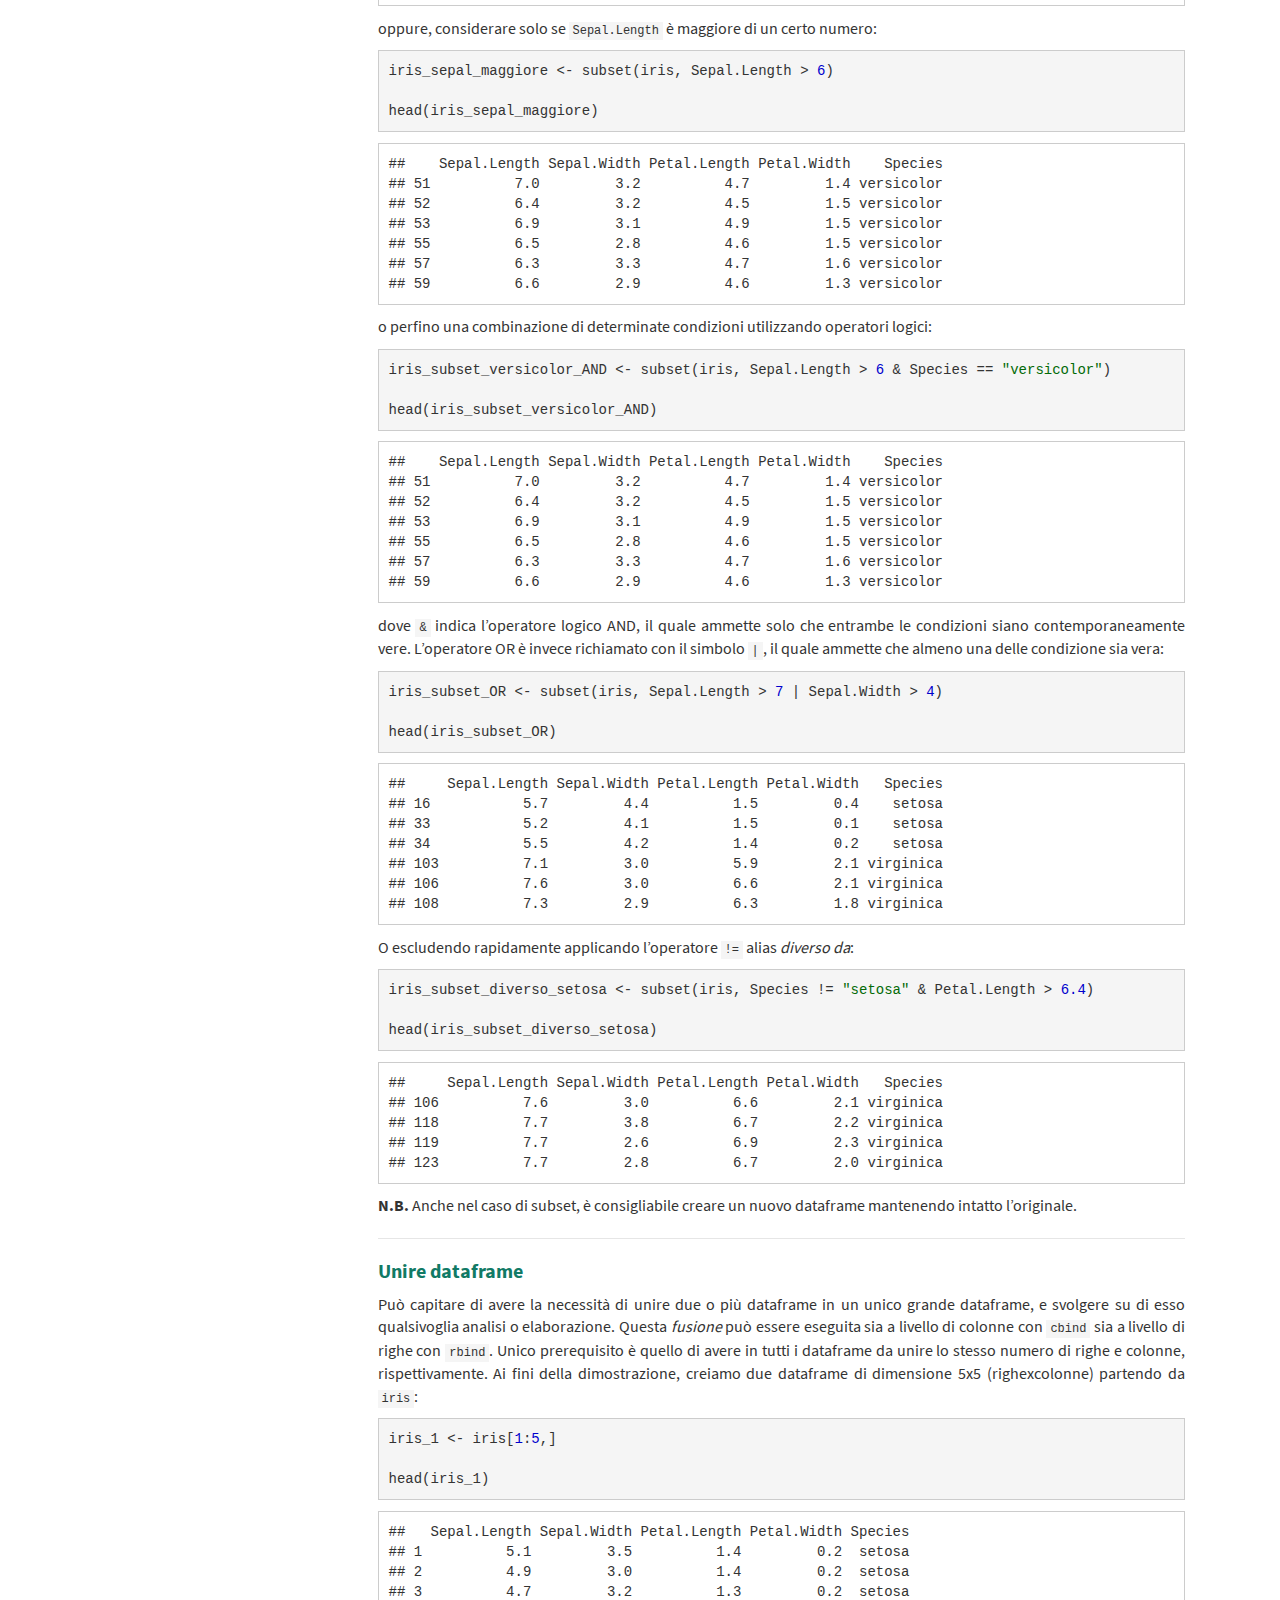
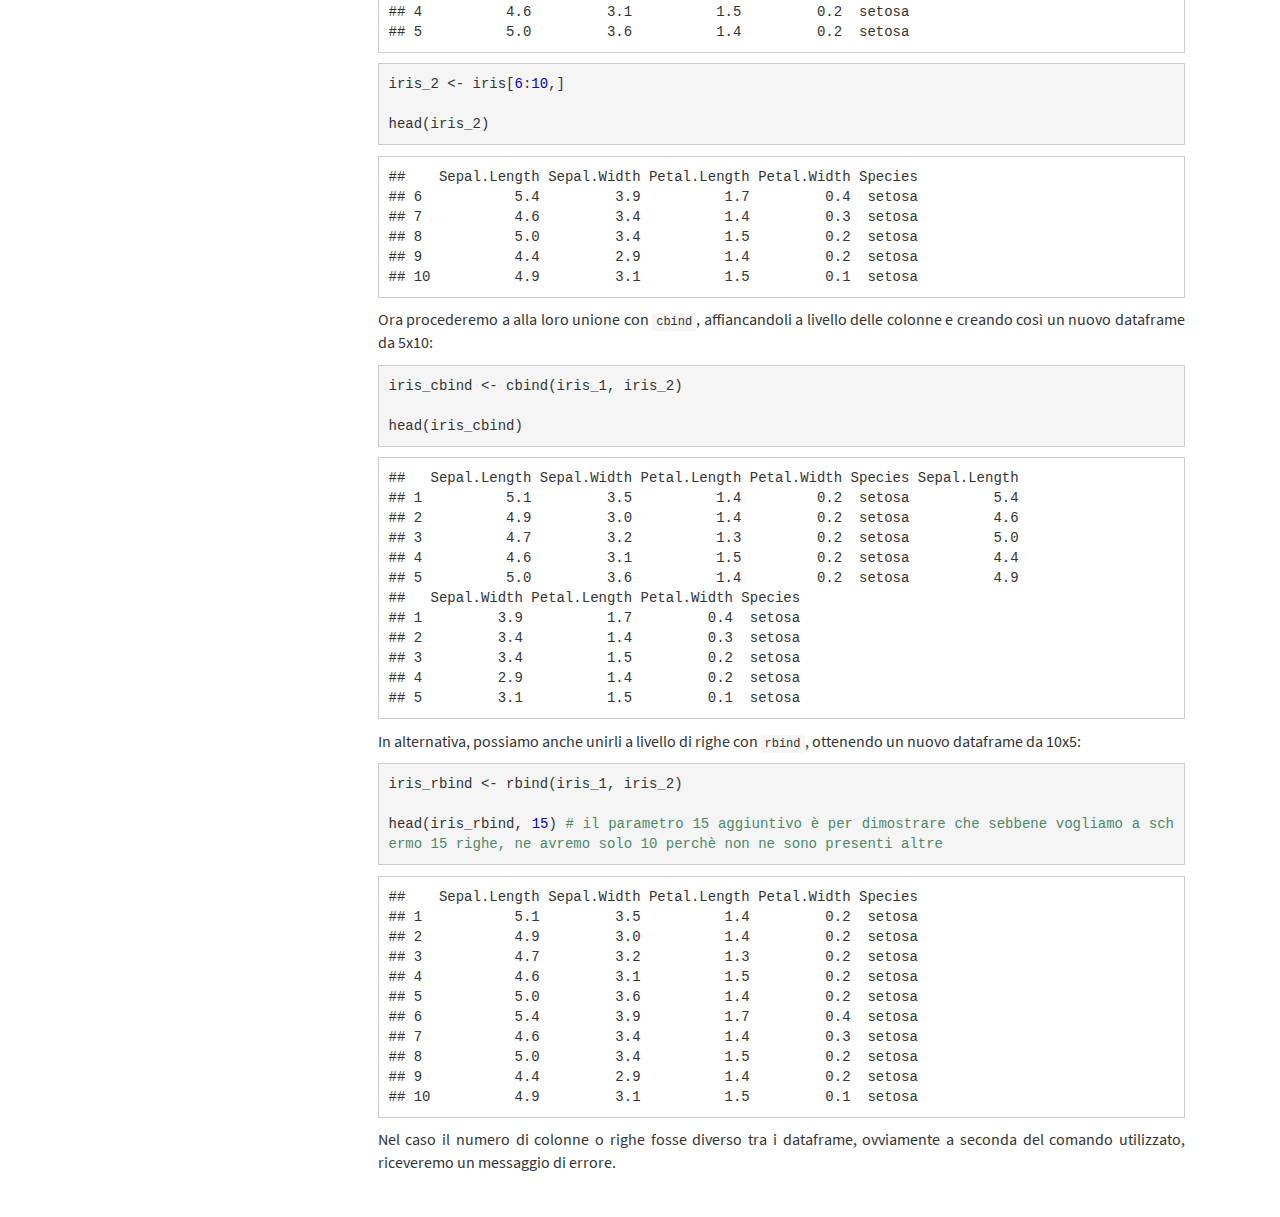
==== commit be6c09b1: "aggiunta parte "cbind e rbind"" ====
--- a/index.html
+++ b/index.html
@@ -405,7 +405,7 @@
 
 <div id="pillole-di-codice-scripts" class="section level2">
 <h2>Pillole di codice &amp; scripts</h2>
-<p>Ultimo aggiornamento: Dom 05 Set - 17:41</p>
+<p>Ultimo aggiornamento: Mer 08 Set - 21:06</p>
 <hr />
 <div id="caricare-un-.csv" class="section level3">
 <h3>Caricare un .csv</h3>
@@ -609,6 +609,60 @@
 <p><strong>N.B.</strong> Anche nel caso di subset, è consigliabile creare un nuovo dataframe mantenendo intatto l’originale.</p>
 <hr />
 </div>
+<div id="unire-dataframe" class="section level3">
+<h3>Unire dataframe</h3>
+<p>Può capitare di avere la necessità di unire due o più dataframe in un unico grande dataframe, e svolgere su di esso qualsivoglia analisi o elaborazione. Questa <em>fusione</em> può essere eseguita sia a livello di colonne con <code>cbind</code> sia a livello di righe con <code>rbind</code>. Unico prerequisito è quello di avere in tutti i dataframe da unire lo stesso numero di righe e colonne, rispettivamente. Ai fini della dimostrazione, creiamo due dataframe di dimensione 5x5 (righexcolonne) partendo da <code>iris</code>:</p>
+<pre class="r"><code>iris_1 &lt;- iris[1:5,]
+
+head(iris_1)</code></pre>
+<pre><code>##   Sepal.Length Sepal.Width Petal.Length Petal.Width Species
+## 1          5.1         3.5          1.4         0.2  setosa
+## 2          4.9         3.0          1.4         0.2  setosa
+## 3          4.7         3.2          1.3         0.2  setosa
+## 4          4.6         3.1          1.5         0.2  setosa
+## 5          5.0         3.6          1.4         0.2  setosa</code></pre>
+<pre class="r"><code>iris_2 &lt;- iris[6:10,]
+
+head(iris_2)</code></pre>
+<pre><code>##    Sepal.Length Sepal.Width Petal.Length Petal.Width Species
+## 6           5.4         3.9          1.7         0.4  setosa
+## 7           4.6         3.4          1.4         0.3  setosa
+## 8           5.0         3.4          1.5         0.2  setosa
+## 9           4.4         2.9          1.4         0.2  setosa
+## 10          4.9         3.1          1.5         0.1  setosa</code></pre>
+<p>Ora procederemo a alla loro unione con <code>cbind</code>, affiancandoli a livello delle colonne e creando così un nuovo dataframe da 5x10:</p>
+<pre class="r"><code>iris_cbind &lt;- cbind(iris_1, iris_2)
+
+head(iris_cbind)</code></pre>
+<pre><code>##   Sepal.Length Sepal.Width Petal.Length Petal.Width Species Sepal.Length
+## 1          5.1         3.5          1.4         0.2  setosa          5.4
+## 2          4.9         3.0          1.4         0.2  setosa          4.6
+## 3          4.7         3.2          1.3         0.2  setosa          5.0
+## 4          4.6         3.1          1.5         0.2  setosa          4.4
+## 5          5.0         3.6          1.4         0.2  setosa          4.9
+##   Sepal.Width Petal.Length Petal.Width Species
+## 1         3.9          1.7         0.4  setosa
+## 2         3.4          1.4         0.3  setosa
+## 3         3.4          1.5         0.2  setosa
+## 4         2.9          1.4         0.2  setosa
+## 5         3.1          1.5         0.1  setosa</code></pre>
+<p>In alternativa, possiamo anche unirli a livello di righe con <code>rbind</code>, ottenendo un nuovo dataframe da 10x5:</p>
+<pre class="r"><code>iris_rbind &lt;- rbind(iris_1, iris_2)
+
+head(iris_rbind, 15) # il parametro 15 aggiuntivo è per dimostrare che sebbene vogliamo a schermo 15 righe, ne avremo solo 10 perchè non ne sono presenti altre</code></pre>
+<pre><code>##    Sepal.Length Sepal.Width Petal.Length Petal.Width Species
+## 1           5.1         3.5          1.4         0.2  setosa
+## 2           4.9         3.0          1.4         0.2  setosa
+## 3           4.7         3.2          1.3         0.2  setosa
+## 4           4.6         3.1          1.5         0.2  setosa
+## 5           5.0         3.6          1.4         0.2  setosa
+## 6           5.4         3.9          1.7         0.4  setosa
+## 7           4.6         3.4          1.4         0.3  setosa
+## 8           5.0         3.4          1.5         0.2  setosa
+## 9           4.4         2.9          1.4         0.2  setosa
+## 10          4.9         3.1          1.5         0.1  setosa</code></pre>
+<p>Nel caso il numero di colonne o righe fosse diverso tra i dataframe, ovviamente a seconda del comando utilizzato, riceveremo un messaggio di errore.</p>
+</div>
 </div>
 
 
--- a/style.css
+++ b/style.css
@@ -54,6 +54,7 @@
 }
 h3 { /* Header 3 */
   font-size: 20px;
+  font-weight: bold;
   color: #117A65;
 }
 h4 { /* Header 4 */
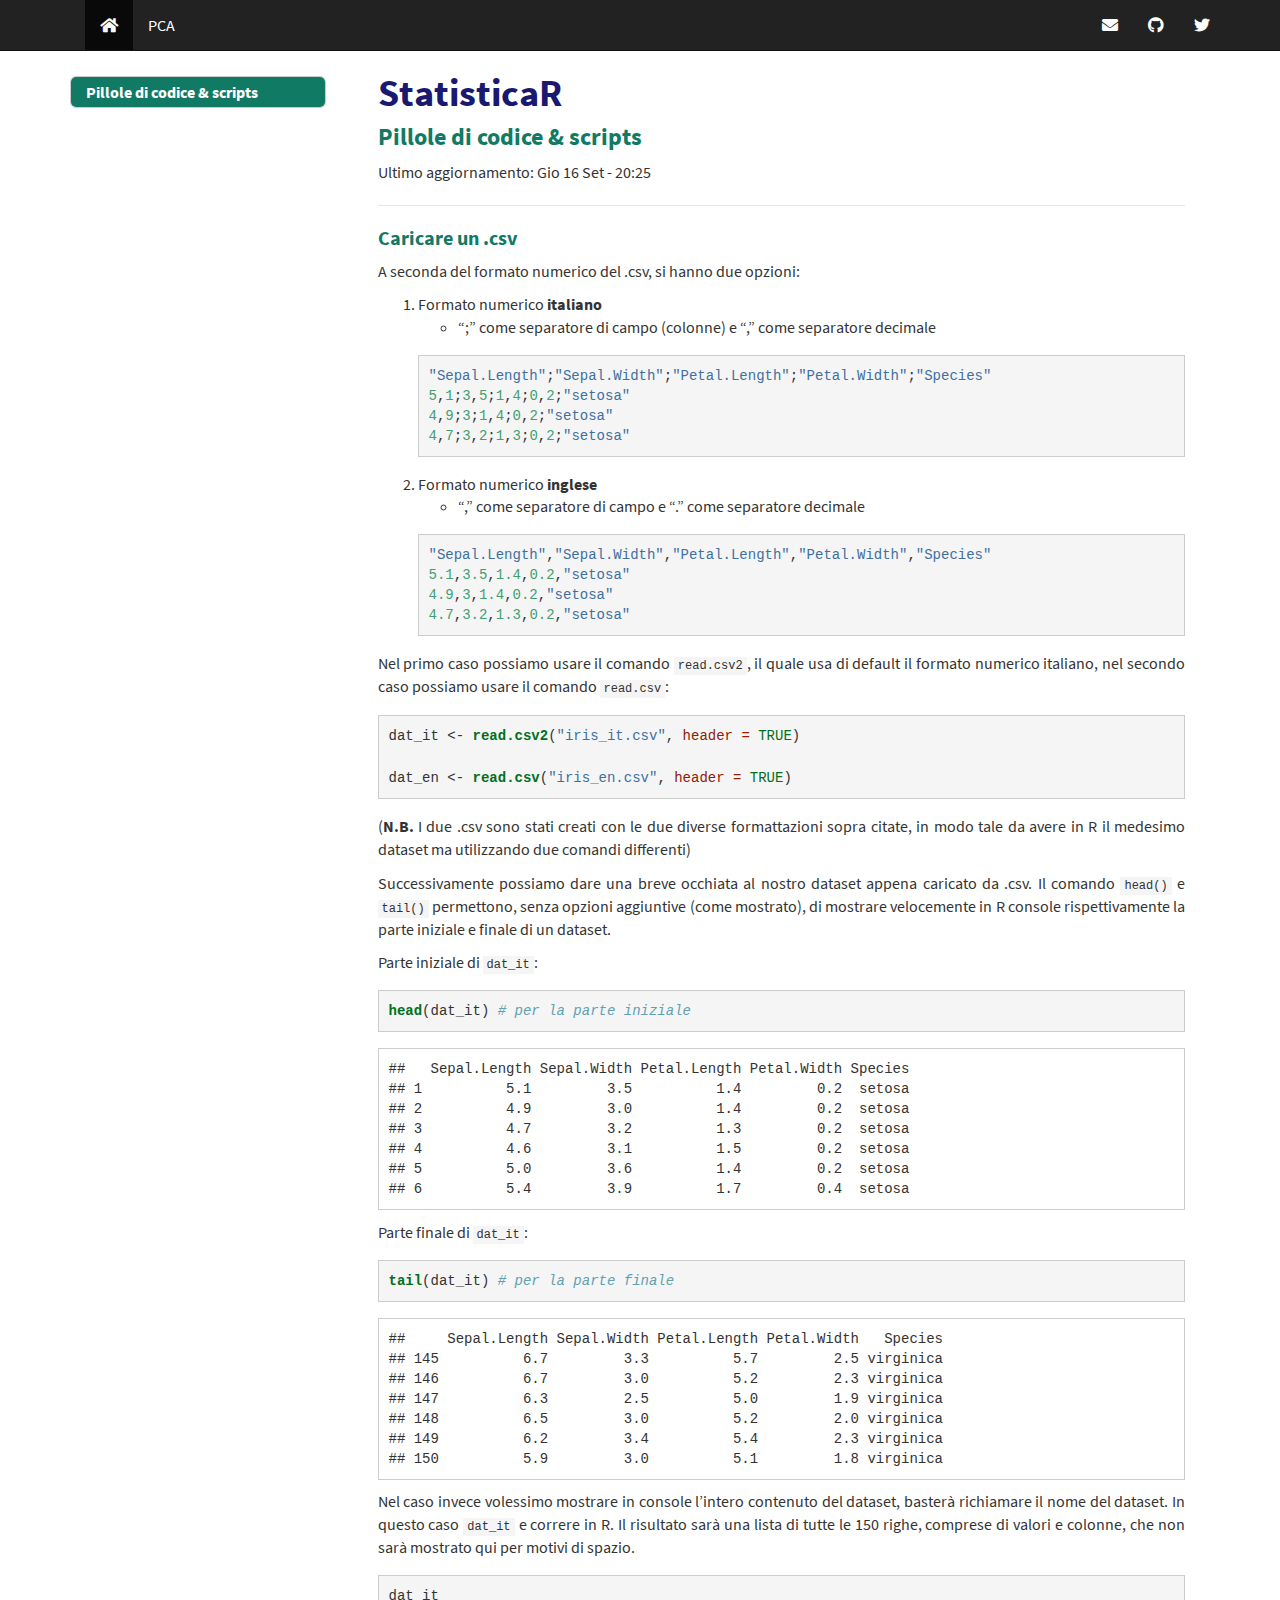
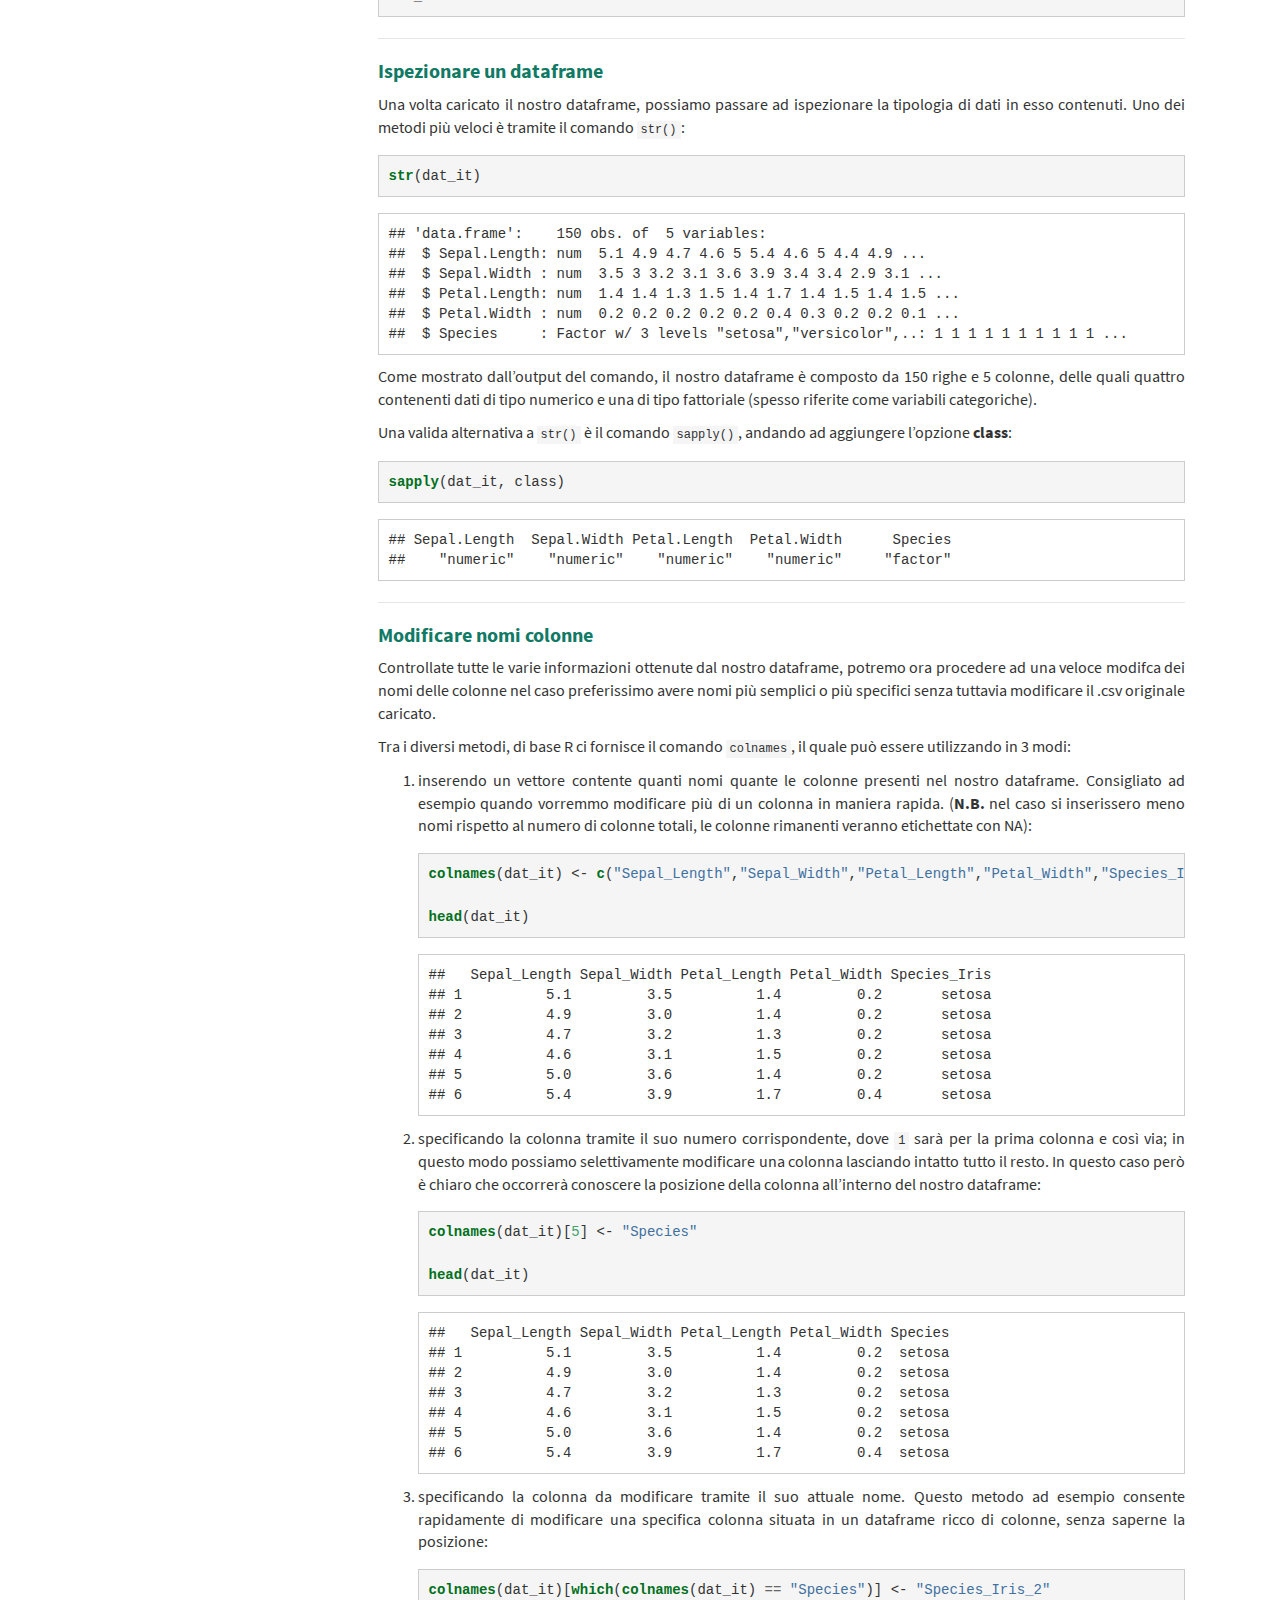
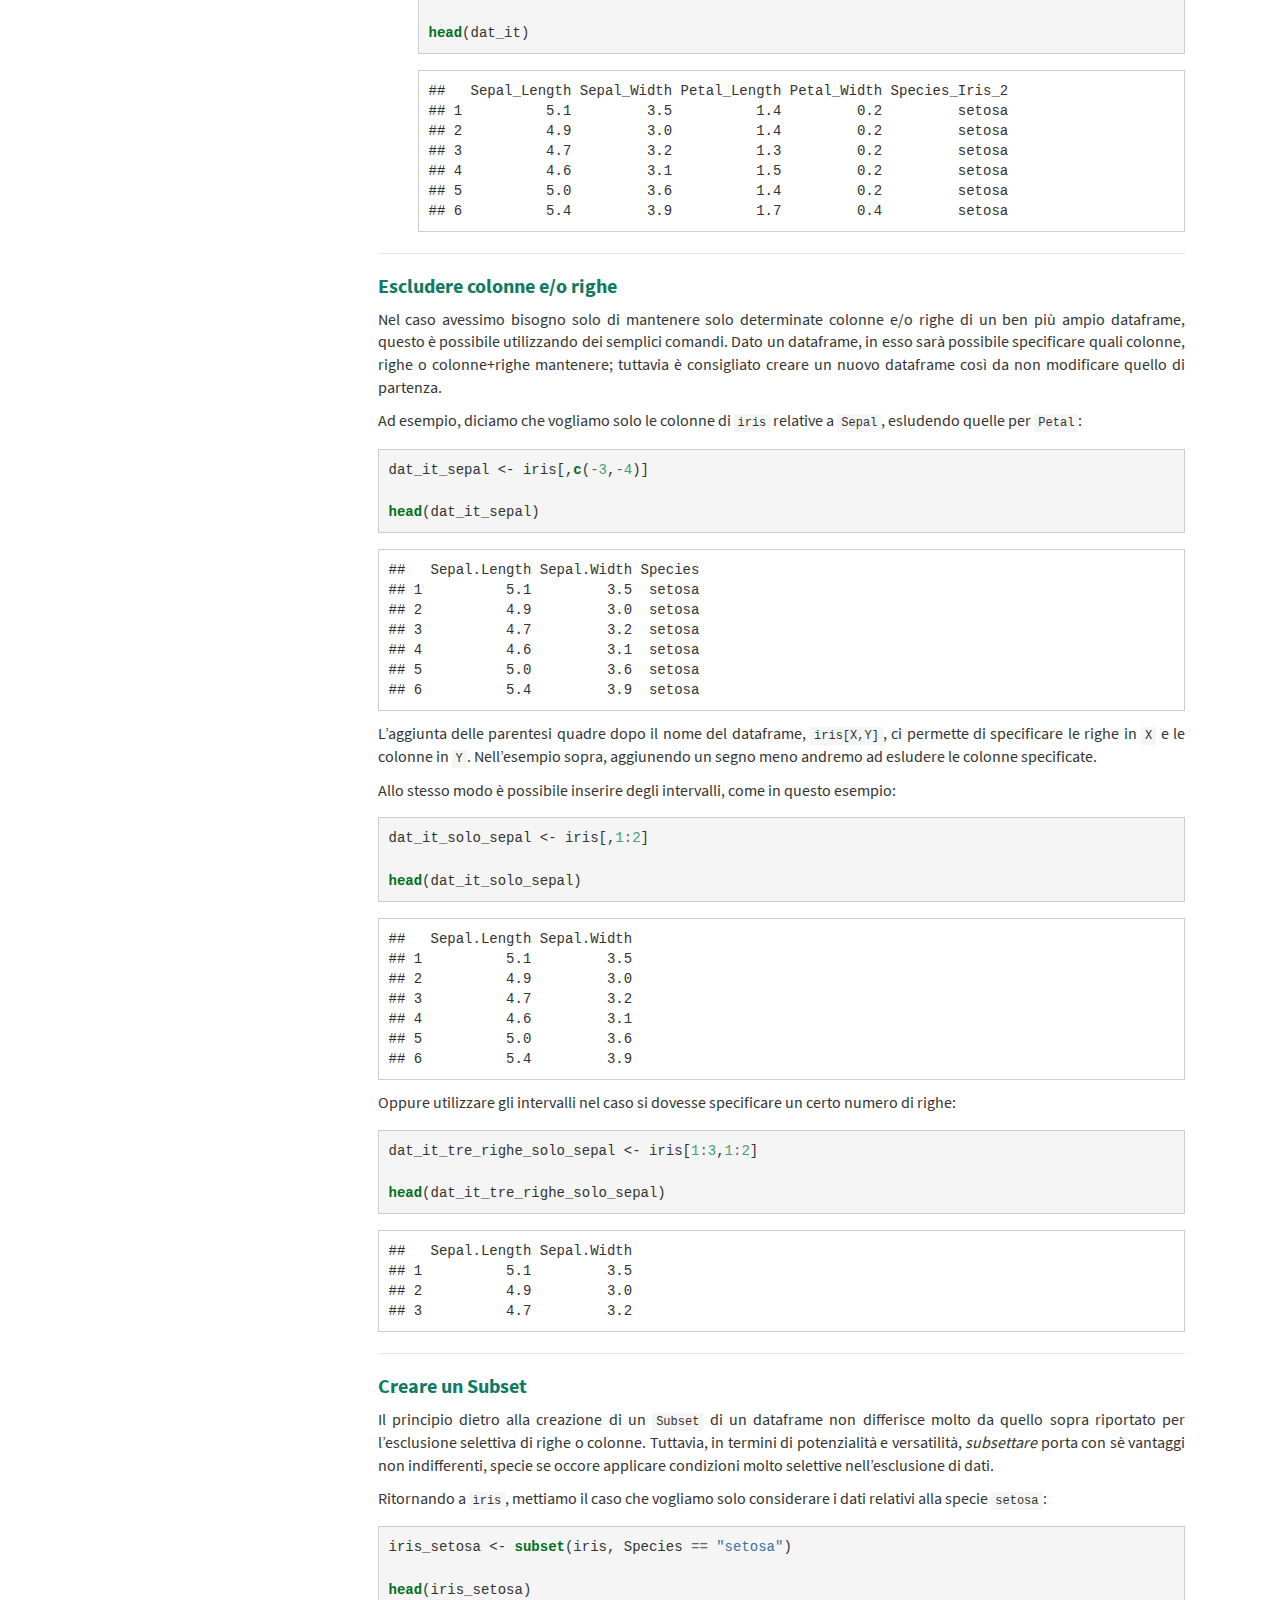
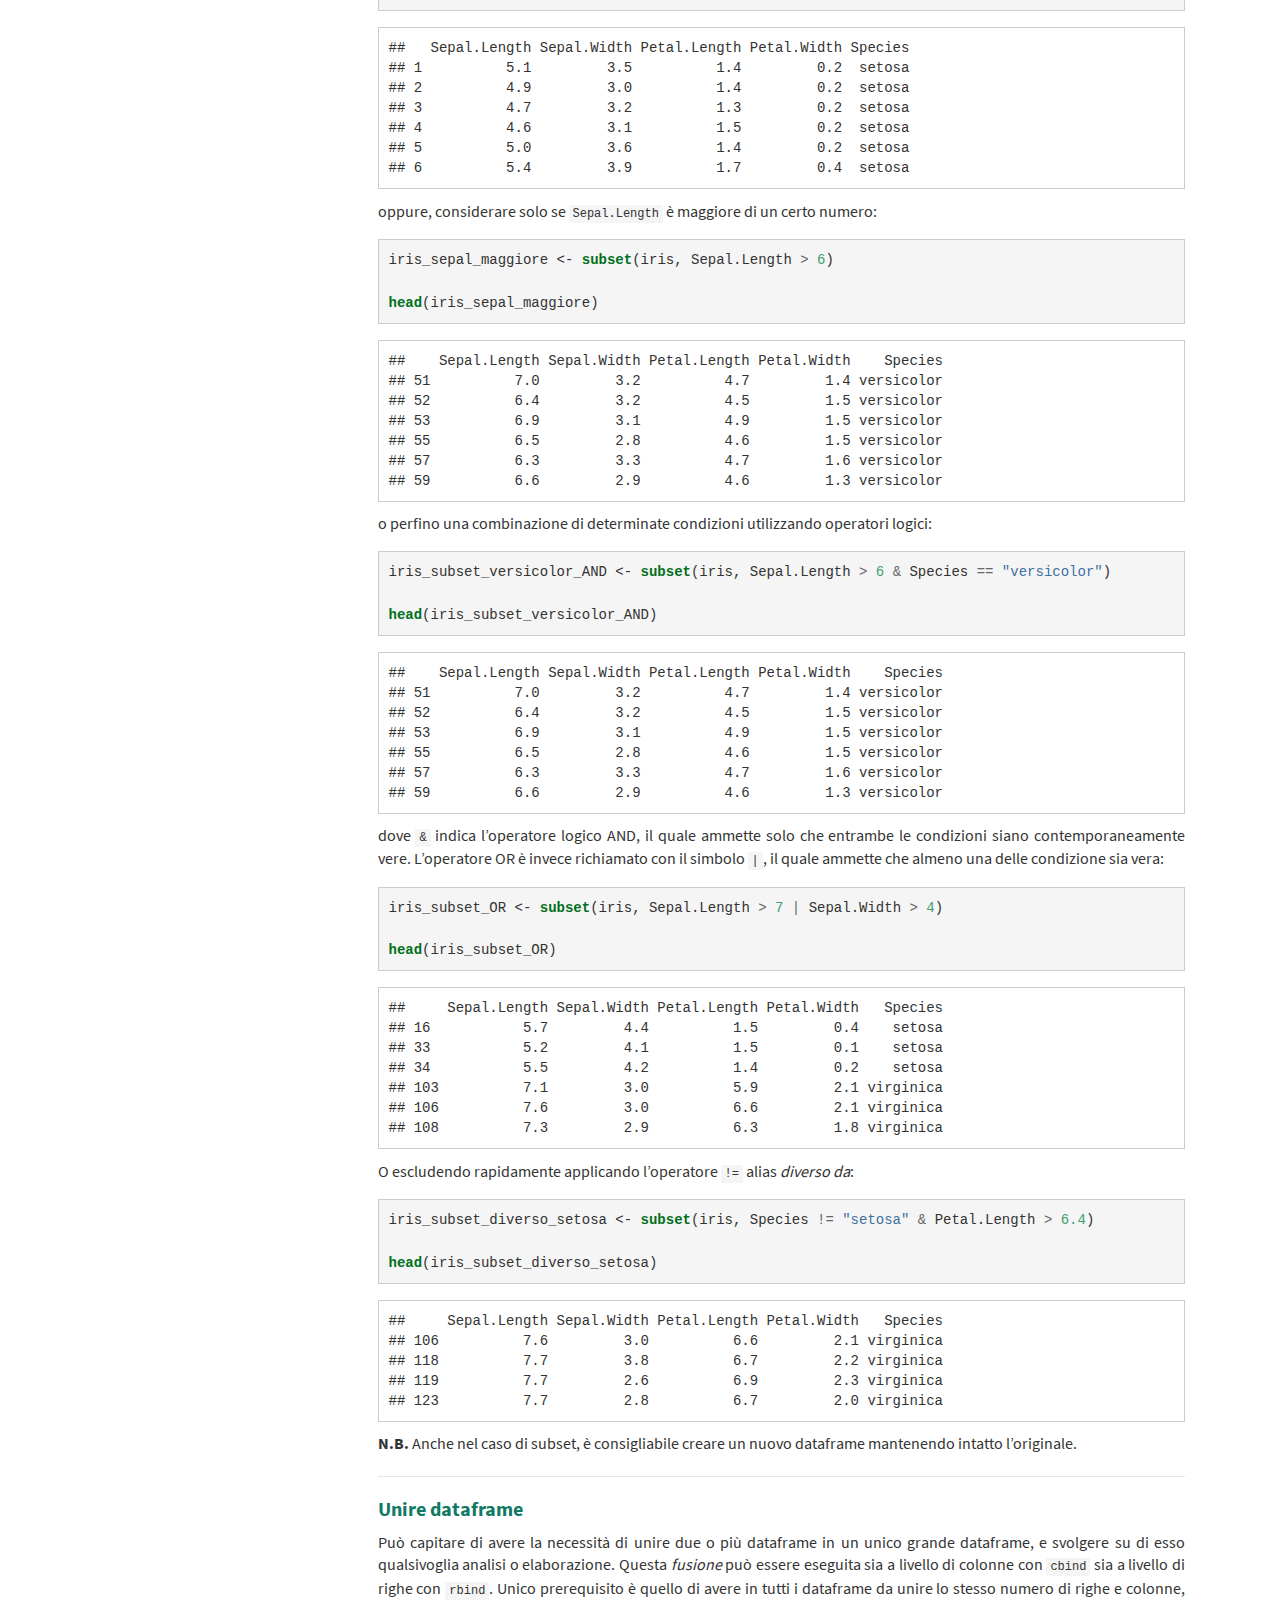
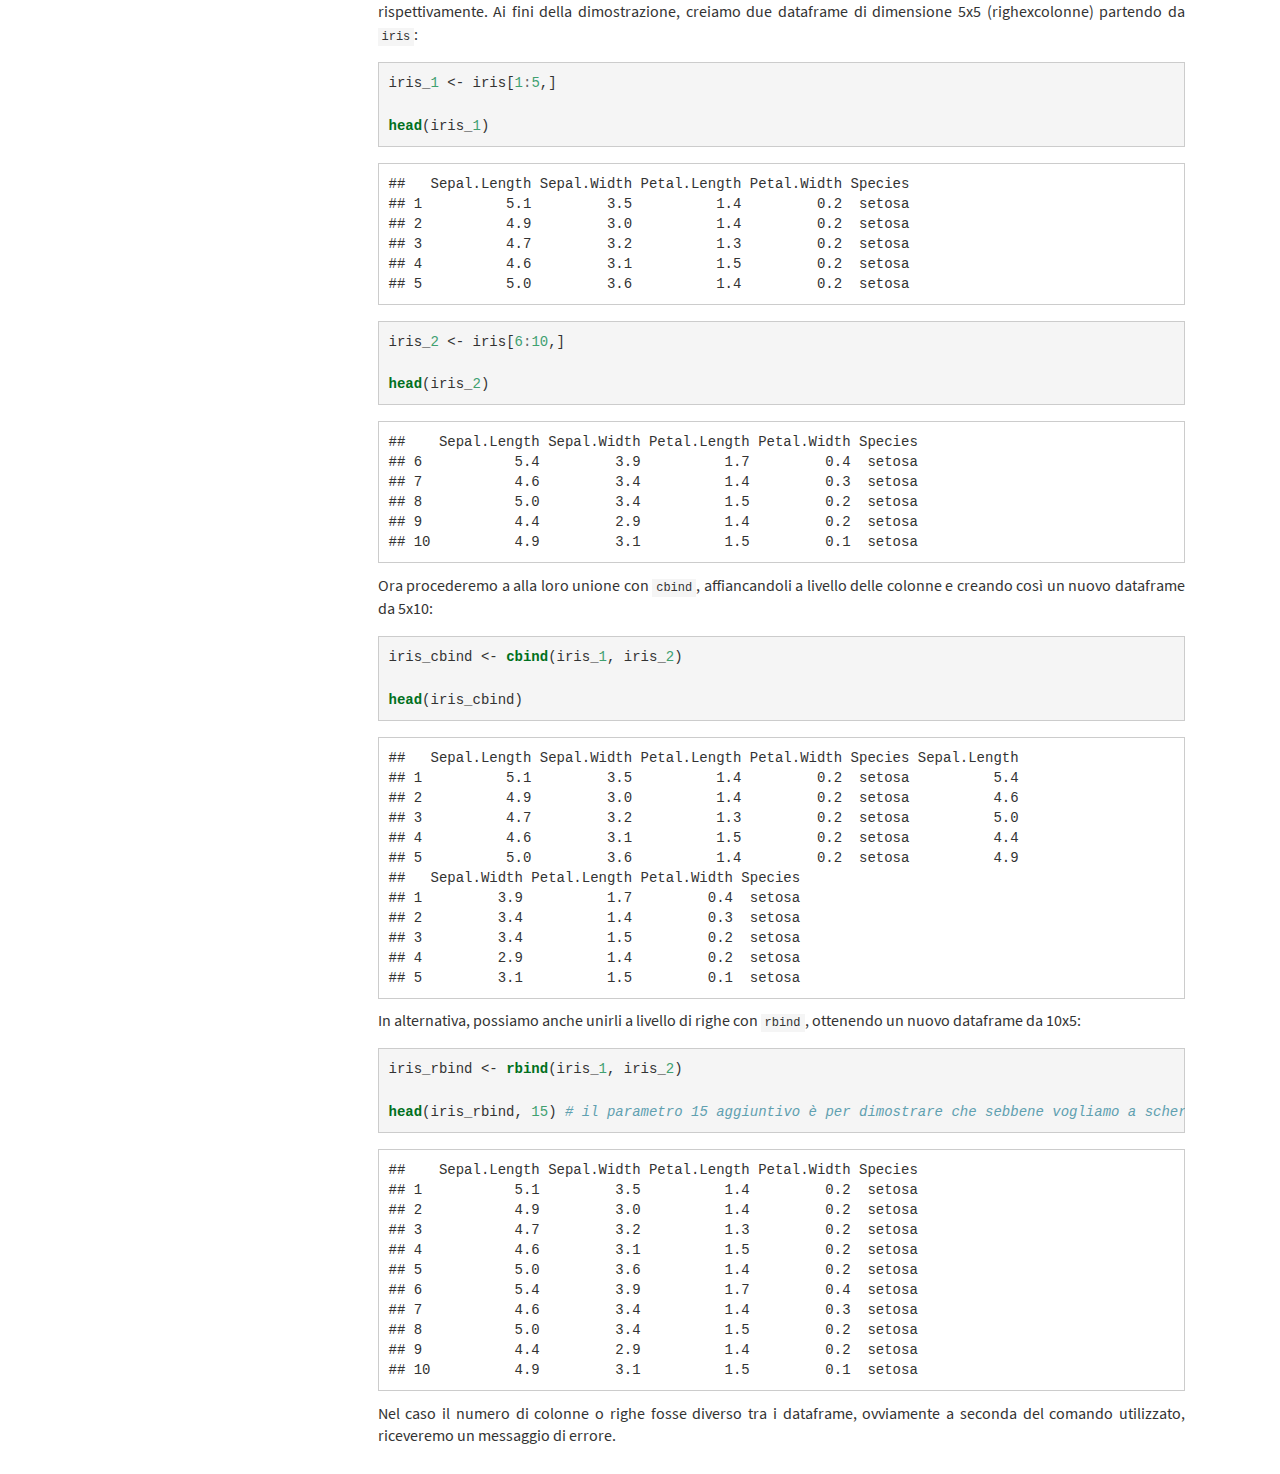
==== commit 29af2188: "cambio stile syntax highlighting" ====
--- a/index.html
+++ b/index.html
@@ -23,8 +23,6 @@
 <link href="site_libs/tocify-1.9.1/jquery.tocify.css" rel="stylesheet" />
 <script src="site_libs/tocify-1.9.1/jquery.tocify.js"></script>
 <script src="site_libs/navigation-1.1/tabsets.js"></script>
-<link href="site_libs/highlightjs-9.12.0/textmate.css" rel="stylesheet" />
-<script src="site_libs/highlightjs-9.12.0/highlight.js"></script>
 <link href="site_libs/font-awesome-5.1.0/css/all.css" rel="stylesheet" />
 <link href="site_libs/font-awesome-5.1.0/css/v4-shims.css" rel="stylesheet" />
 
@@ -37,22 +35,98 @@
   ul.task-list{list-style: none;}
     </style>
 
+
 <style type="text/css">code{white-space: pre;}</style>
+<style type="text/css" data-origin="pandoc">
+a.sourceLine { display: inline-block; line-height: 1.25; }
+a.sourceLine { pointer-events: none; color: inherit; text-decoration: inherit; }
+a.sourceLine:empty { height: 1.2em; }
+.sourceCode { overflow: visible; }
+code.sourceCode { white-space: pre; position: relative; }
+div.sourceCode { margin: 1em 0; }
+pre.sourceCode { margin: 0; }
+@media screen {
+div.sourceCode { overflow: auto; }
+}
+@media print {
+code.sourceCode { white-space: pre-wrap; }
+a.sourceLine { text-indent: -1em; padding-left: 1em; }
+}
+pre.numberSource a.sourceLine
+  { position: relative; left: -4em; }
+pre.numberSource a.sourceLine::before
+  { content: attr(data-line-number);
+    position: relative; left: -1em; text-align: right; vertical-align: baseline;
+    border: none; pointer-events: all; display: inline-block;
+    -webkit-touch-callout: none; -webkit-user-select: none;
+    -khtml-user-select: none; -moz-user-select: none;
+    -ms-user-select: none; user-select: none;
+    padding: 0 4px; width: 4em;
+    color: #aaaaaa;
+  }
+pre.numberSource { margin-left: 3em; border-left: 1px solid #aaaaaa;  padding-left: 4px; }
+div.sourceCode
+  {  }
+@media screen {
+a.sourceLine::before { text-decoration: underline; }
+}
+code span.al { color: #ff0000; font-weight: bold; } /* Alert */
+code span.an { color: #60a0b0; font-weight: bold; font-style: italic; } /* Annotation */
+code span.at { color: #7d9029; } /* Attribute */
+code span.bn { color: #40a070; } /* BaseN */
+code span.bu { } /* BuiltIn */
+code span.cf { color: #007020; font-weight: bold; } /* ControlFlow */
+code span.ch { color: #4070a0; } /* Char */
+code span.cn { color: #880000; } /* Constant */
+code span.co { color: #60a0b0; font-style: italic; } /* Comment */
+code span.cv { color: #60a0b0; font-weight: bold; font-style: italic; } /* CommentVar */
+code span.do { color: #ba2121; font-style: italic; } /* Documentation */
+code span.dt { color: #902000; } /* DataType */
+code span.dv { color: #40a070; } /* DecVal */
+code span.er { color: #ff0000; font-weight: bold; } /* Error */
+code span.ex { } /* Extension */
+code span.fl { color: #40a070; } /* Float */
+code span.fu { color: #06287e; } /* Function */
+code span.im { } /* Import */
+code span.in { color: #60a0b0; font-weight: bold; font-style: italic; } /* Information */
+code span.kw { color: #007020; font-weight: bold; } /* Keyword */
+code span.op { color: #666666; } /* Operator */
+code span.ot { color: #007020; } /* Other */
+code span.pp { color: #bc7a00; } /* Preprocessor */
+code span.sc { color: #4070a0; } /* SpecialChar */
+code span.ss { color: #bb6688; } /* SpecialString */
+code span.st { color: #4070a0; } /* String */
+code span.va { color: #19177c; } /* Variable */
+code span.vs { color: #4070a0; } /* VerbatimString */
+code span.wa { color: #60a0b0; font-weight: bold; font-style: italic; } /* Warning */
+
+</style>
+<script>
+// apply pandoc div.sourceCode style to pre.sourceCode instead
+(function() {
+  var sheets = document.styleSheets;
+  for (var i = 0; i < sheets.length; i++) {
+    if (sheets[i].ownerNode.dataset["origin"] !== "pandoc") continue;
+    try { var rules = sheets[i].cssRules; } catch (e) { continue; }
+    for (var j = 0; j < rules.length; j++) {
+      var rule = rules[j];
+      // check if there is a div.sourceCode rule
+      if (rule.type !== rule.STYLE_RULE || rule.selectorText !== "div.sourceCode") continue;
+      var style = rule.style.cssText;
+      // check if color or background-color is set
+      if (rule.style.color === '' && rule.style.backgroundColor === '') continue;
+      // replace div.sourceCode by a pre.sourceCode rule
+      sheets[i].deleteRule(j);
+      sheets[i].insertRule('pre.sourceCode{' + style + '}', j);
+    }
+  }
+})();
+</script>
 <style type="text/css">
   pre:not([class]) {
     background-color: white;
   }
 </style>
-<script type="text/javascript">
-if (window.hljs) {
-  hljs.configure({languages: []});
-  hljs.initHighlightingOnLoad();
-  if (document.readyState && document.readyState === "complete") {
-    window.setTimeout(function() { hljs.initHighlighting(); }, 0);
-  }
-}
-</script>
-
 
 
 <style type="text/css">
@@ -405,7 +479,7 @@
 
 <div id="pillole-di-codice-scripts" class="section level2">
 <h2>Pillole di codice &amp; scripts</h2>
-<p>Ultimo aggiornamento: Mer 08 Set - 21:06</p>
+<p>Ultimo aggiornamento: Gio 16 Set - 20:25</p>
 <hr />
 <div id="caricare-un-.csv" class="section level3">
 <h3>Caricare un .csv</h3>
@@ -415,27 +489,27 @@
 <ul>
 <li>“;” come separatore di campo (colonne) e “,” come separatore decimale</li>
 </ul>
-<pre class="r"><code>&quot;Sepal.Length&quot;;&quot;Sepal.Width&quot;;&quot;Petal.Length&quot;;&quot;Petal.Width&quot;;&quot;Species&quot;
-5,1;3,5;1,4;0,2;&quot;setosa&quot;
-4,9;3;1,4;0,2;&quot;setosa&quot;
-4,7;3,2;1,3;0,2;&quot;setosa&quot;</code></pre></li>
+<div class="sourceCode" id="cb1"><pre class="sourceCode r"><code class="sourceCode r"><a class="sourceLine" id="cb1-1" data-line-number="1"><span class="st">&quot;Sepal.Length&quot;</span>;<span class="st">&quot;Sepal.Width&quot;</span>;<span class="st">&quot;Petal.Length&quot;</span>;<span class="st">&quot;Petal.Width&quot;</span>;<span class="st">&quot;Species&quot;</span></a>
+<a class="sourceLine" id="cb1-2" data-line-number="2"><span class="dv">5</span>,<span class="dv">1</span>;<span class="dv">3</span>,<span class="dv">5</span>;<span class="dv">1</span>,<span class="dv">4</span>;<span class="dv">0</span>,<span class="dv">2</span>;<span class="st">&quot;setosa&quot;</span></a>
+<a class="sourceLine" id="cb1-3" data-line-number="3"><span class="dv">4</span>,<span class="dv">9</span>;<span class="dv">3</span>;<span class="dv">1</span>,<span class="dv">4</span>;<span class="dv">0</span>,<span class="dv">2</span>;<span class="st">&quot;setosa&quot;</span></a>
+<a class="sourceLine" id="cb1-4" data-line-number="4"><span class="dv">4</span>,<span class="dv">7</span>;<span class="dv">3</span>,<span class="dv">2</span>;<span class="dv">1</span>,<span class="dv">3</span>;<span class="dv">0</span>,<span class="dv">2</span>;<span class="st">&quot;setosa&quot;</span></a></code></pre></div></li>
 <li>Formato numerico <strong>inglese</strong>
 <ul>
 <li>“,” come separatore di campo e “.” come separatore decimale</li>
 </ul>
-<pre class="r"><code>&quot;Sepal.Length&quot;,&quot;Sepal.Width&quot;,&quot;Petal.Length&quot;,&quot;Petal.Width&quot;,&quot;Species&quot;
-5.1,3.5,1.4,0.2,&quot;setosa&quot;
-4.9,3,1.4,0.2,&quot;setosa&quot;
-4.7,3.2,1.3,0.2,&quot;setosa&quot;</code></pre></li>
+<div class="sourceCode" id="cb2"><pre class="sourceCode r"><code class="sourceCode r"><a class="sourceLine" id="cb2-1" data-line-number="1"><span class="st">&quot;Sepal.Length&quot;</span>,<span class="st">&quot;Sepal.Width&quot;</span>,<span class="st">&quot;Petal.Length&quot;</span>,<span class="st">&quot;Petal.Width&quot;</span>,<span class="st">&quot;Species&quot;</span></a>
+<a class="sourceLine" id="cb2-2" data-line-number="2"><span class="fl">5.1</span>,<span class="fl">3.5</span>,<span class="fl">1.4</span>,<span class="fl">0.2</span>,<span class="st">&quot;setosa&quot;</span></a>
+<a class="sourceLine" id="cb2-3" data-line-number="3"><span class="fl">4.9</span>,<span class="dv">3</span>,<span class="fl">1.4</span>,<span class="fl">0.2</span>,<span class="st">&quot;setosa&quot;</span></a>
+<a class="sourceLine" id="cb2-4" data-line-number="4"><span class="fl">4.7</span>,<span class="fl">3.2</span>,<span class="fl">1.3</span>,<span class="fl">0.2</span>,<span class="st">&quot;setosa&quot;</span></a></code></pre></div></li>
 </ol>
 <p>Nel primo caso possiamo usare il comando <code>read.csv2</code>, il quale usa di default il formato numerico italiano, nel secondo caso possiamo usare il comando <code>read.csv</code>:</p>
-<pre class="r"><code>dat_it &lt;- read.csv2(&quot;iris_it.csv&quot;, header = TRUE)
-
-dat_en &lt;- read.csv(&quot;iris_en.csv&quot;, header = TRUE)</code></pre>
+<div class="sourceCode" id="cb3"><pre class="sourceCode r"><code class="sourceCode r"><a class="sourceLine" id="cb3-1" data-line-number="1">dat_it &lt;-<span class="st"> </span><span class="kw">read.csv2</span>(<span class="st">&quot;iris_it.csv&quot;</span>, <span class="dt">header =</span> <span class="ot">TRUE</span>)</a>
+<a class="sourceLine" id="cb3-2" data-line-number="2"></a>
+<a class="sourceLine" id="cb3-3" data-line-number="3">dat_en &lt;-<span class="st"> </span><span class="kw">read.csv</span>(<span class="st">&quot;iris_en.csv&quot;</span>, <span class="dt">header =</span> <span class="ot">TRUE</span>)</a></code></pre></div>
 <p>(<strong>N.B.</strong> I due .csv sono stati creati con le due diverse formattazioni sopra citate, in modo tale da avere in R il medesimo dataset ma utilizzando due comandi differenti)</p>
 <p>Successivamente possiamo dare una breve occhiata al nostro dataset appena caricato da .csv. Il comando <code>head()</code> e <code>tail()</code> permettono, senza opzioni aggiuntive (come mostrato), di mostrare velocemente in R console rispettivamente la parte iniziale e finale di un dataset.</p>
 <p>Parte iniziale di <code>dat_it</code>:</p>
-<pre class="r"><code>head(dat_it) # per la parte iniziale</code></pre>
+<div class="sourceCode" id="cb4"><pre class="sourceCode r"><code class="sourceCode r"><a class="sourceLine" id="cb4-1" data-line-number="1"><span class="kw">head</span>(dat_it) <span class="co"># per la parte iniziale</span></a></code></pre></div>
 <pre><code>##   Sepal.Length Sepal.Width Petal.Length Petal.Width Species
 ## 1          5.1         3.5          1.4         0.2  setosa
 ## 2          4.9         3.0          1.4         0.2  setosa
@@ -444,7 +518,7 @@
 ## 5          5.0         3.6          1.4         0.2  setosa
 ## 6          5.4         3.9          1.7         0.4  setosa</code></pre>
 <p>Parte finale di <code>dat_it</code>:</p>
-<pre class="r"><code>tail(dat_it) # per la parte finale</code></pre>
+<div class="sourceCode" id="cb6"><pre class="sourceCode r"><code class="sourceCode r"><a class="sourceLine" id="cb6-1" data-line-number="1"><span class="kw">tail</span>(dat_it) <span class="co"># per la parte finale</span></a></code></pre></div>
 <pre><code>##     Sepal.Length Sepal.Width Petal.Length Petal.Width   Species
 ## 145          6.7         3.3          5.7         2.5 virginica
 ## 146          6.7         3.0          5.2         2.3 virginica
@@ -453,13 +527,13 @@
 ## 149          6.2         3.4          5.4         2.3 virginica
 ## 150          5.9         3.0          5.1         1.8 virginica</code></pre>
 <p>Nel caso invece volessimo mostrare in console l’intero contenuto del dataset, basterà richiamare il nome del dataset. In questo caso <code>dat_it</code> e correre in R. Il risultato sarà una lista di tutte le 150 righe, comprese di valori e colonne, che non sarà mostrato qui per motivi di spazio.</p>
-<pre class="r"><code>dat_it</code></pre>
+<div class="sourceCode" id="cb8"><pre class="sourceCode r"><code class="sourceCode r"><a class="sourceLine" id="cb8-1" data-line-number="1">dat_it</a></code></pre></div>
 <hr />
 </div>
 <div id="ispezionare-un-dataframe" class="section level3">
 <h3>Ispezionare un dataframe</h3>
 <p>Una volta caricato il nostro dataframe, possiamo passare ad ispezionare la tipologia di dati in esso contenuti. Uno dei metodi più veloci è tramite il comando <code>str()</code>:</p>
-<pre class="r"><code>str(dat_it)</code></pre>
+<div class="sourceCode" id="cb9"><pre class="sourceCode r"><code class="sourceCode r"><a class="sourceLine" id="cb9-1" data-line-number="1"><span class="kw">str</span>(dat_it)</a></code></pre></div>
 <pre><code>## &#39;data.frame&#39;:    150 obs. of  5 variables:
 ##  $ Sepal.Length: num  5.1 4.9 4.7 4.6 5 5.4 4.6 5 4.4 4.9 ...
 ##  $ Sepal.Width : num  3.5 3 3.2 3.1 3.6 3.9 3.4 3.4 2.9 3.1 ...
@@ -468,7 +542,7 @@
 ##  $ Species     : Factor w/ 3 levels &quot;setosa&quot;,&quot;versicolor&quot;,..: 1 1 1 1 1 1 1 1 1 1 ...</code></pre>
 <p>Come mostrato dall’output del comando, il nostro dataframe è composto da 150 righe e 5 colonne, delle quali quattro contenenti dati di tipo numerico e una di tipo fattoriale (spesso riferite come variabili categoriche).</p>
 <p>Una valida alternativa a <code>str()</code> è il comando <code>sapply()</code>, andando ad aggiungere l’opzione <strong>class</strong>:</p>
-<pre class="r"><code>sapply(dat_it, class)</code></pre>
+<div class="sourceCode" id="cb11"><pre class="sourceCode r"><code class="sourceCode r"><a class="sourceLine" id="cb11-1" data-line-number="1"><span class="kw">sapply</span>(dat_it, class)</a></code></pre></div>
 <pre><code>## Sepal.Length  Sepal.Width Petal.Length  Petal.Width      Species 
 ##    &quot;numeric&quot;    &quot;numeric&quot;    &quot;numeric&quot;    &quot;numeric&quot;     &quot;factor&quot;</code></pre>
 <hr />
@@ -479,9 +553,9 @@
 <p>Tra i diversi metodi, di base R ci fornisce il comando <code>colnames</code>, il quale può essere utilizzando in 3 modi:</p>
 <ol style="list-style-type: decimal">
 <li><p>inserendo un vettore contente quanti nomi quante le colonne presenti nel nostro dataframe. Consigliato ad esempio quando vorremmo modificare più di un colonna in maniera rapida. (<strong>N.B.</strong> nel caso si inserissero meno nomi rispetto al numero di colonne totali, le colonne rimanenti veranno etichettate con NA):</p>
-<pre class="r"><code>colnames(dat_it) &lt;- c(&quot;Sepal_Length&quot;,&quot;Sepal_Width&quot;,&quot;Petal_Length&quot;,&quot;Petal_Width&quot;,&quot;Species_Iris&quot;)
-
-head(dat_it)</code></pre>
+<div class="sourceCode" id="cb13"><pre class="sourceCode r"><code class="sourceCode r"><a class="sourceLine" id="cb13-1" data-line-number="1"><span class="kw">colnames</span>(dat_it) &lt;-<span class="st"> </span><span class="kw">c</span>(<span class="st">&quot;Sepal_Length&quot;</span>,<span class="st">&quot;Sepal_Width&quot;</span>,<span class="st">&quot;Petal_Length&quot;</span>,<span class="st">&quot;Petal_Width&quot;</span>,<span class="st">&quot;Species_Iris&quot;</span>)</a>
+<a class="sourceLine" id="cb13-2" data-line-number="2"></a>
+<a class="sourceLine" id="cb13-3" data-line-number="3"><span class="kw">head</span>(dat_it)</a></code></pre></div>
 <pre><code>##   Sepal_Length Sepal_Width Petal_Length Petal_Width Species_Iris
 ## 1          5.1         3.5          1.4         0.2       setosa
 ## 2          4.9         3.0          1.4         0.2       setosa
@@ -490,9 +564,9 @@
 ## 5          5.0         3.6          1.4         0.2       setosa
 ## 6          5.4         3.9          1.7         0.4       setosa</code></pre></li>
 <li><p>specificando la colonna tramite il suo numero corrispondente, dove <code>1</code> sarà per la prima colonna e così via; in questo modo possiamo selettivamente modificare una colonna lasciando intatto tutto il resto. In questo caso però è chiaro che occorrerà conoscere la posizione della colonna all’interno del nostro dataframe:</p>
-<pre class="r"><code>colnames(dat_it)[5] &lt;- &quot;Species&quot;
-
-head(dat_it)</code></pre>
+<div class="sourceCode" id="cb15"><pre class="sourceCode r"><code class="sourceCode r"><a class="sourceLine" id="cb15-1" data-line-number="1"><span class="kw">colnames</span>(dat_it)[<span class="dv">5</span>] &lt;-<span class="st"> &quot;Species&quot;</span></a>
+<a class="sourceLine" id="cb15-2" data-line-number="2"></a>
+<a class="sourceLine" id="cb15-3" data-line-number="3"><span class="kw">head</span>(dat_it)</a></code></pre></div>
 <pre><code>##   Sepal_Length Sepal_Width Petal_Length Petal_Width Species
 ## 1          5.1         3.5          1.4         0.2  setosa
 ## 2          4.9         3.0          1.4         0.2  setosa
@@ -501,9 +575,9 @@
 ## 5          5.0         3.6          1.4         0.2  setosa
 ## 6          5.4         3.9          1.7         0.4  setosa</code></pre></li>
 <li><p>specificando la colonna da modificare tramite il suo attuale nome. Questo metodo ad esempio consente rapidamente di modificare una specifica colonna situata in un dataframe ricco di colonne, senza saperne la posizione:</p>
-<pre class="r"><code>colnames(dat_it)[which(colnames(dat_it) == &quot;Species&quot;)] &lt;- &quot;Species_Iris_2&quot;
-
-head(dat_it)</code></pre>
+<div class="sourceCode" id="cb17"><pre class="sourceCode r"><code class="sourceCode r"><a class="sourceLine" id="cb17-1" data-line-number="1"><span class="kw">colnames</span>(dat_it)[<span class="kw">which</span>(<span class="kw">colnames</span>(dat_it) <span class="op">==</span><span class="st"> &quot;Species&quot;</span>)] &lt;-<span class="st"> &quot;Species_Iris_2&quot;</span></a>
+<a class="sourceLine" id="cb17-2" data-line-number="2"></a>
+<a class="sourceLine" id="cb17-3" data-line-number="3"><span class="kw">head</span>(dat_it)</a></code></pre></div>
 <pre><code>##   Sepal_Length Sepal_Width Petal_Length Petal_Width Species_Iris_2
 ## 1          5.1         3.5          1.4         0.2         setosa
 ## 2          4.9         3.0          1.4         0.2         setosa
@@ -518,9 +592,9 @@
 <h3>Escludere colonne e/o righe</h3>
 <p>Nel caso avessimo bisogno solo di mantenere solo determinate colonne e/o righe di un ben più ampio dataframe, questo è possibile utilizzando dei semplici comandi. Dato un dataframe, in esso sarà possibile specificare quali colonne, righe o colonne+righe mantenere; tuttavia è consigliato creare un nuovo dataframe così da non modificare quello di partenza.</p>
 <p>Ad esempio, diciamo che vogliamo solo le colonne di <code>iris</code> relative a <code>Sepal</code>, esludendo quelle per <code>Petal</code>:</p>
-<pre class="r"><code>dat_it_sepal &lt;- iris[,c(-3,-4)]
-
-head(dat_it_sepal)</code></pre>
+<div class="sourceCode" id="cb19"><pre class="sourceCode r"><code class="sourceCode r"><a class="sourceLine" id="cb19-1" data-line-number="1">dat_it_sepal &lt;-<span class="st"> </span>iris[,<span class="kw">c</span>(<span class="op">-</span><span class="dv">3</span>,<span class="op">-</span><span class="dv">4</span>)]</a>
+<a class="sourceLine" id="cb19-2" data-line-number="2"></a>
+<a class="sourceLine" id="cb19-3" data-line-number="3"><span class="kw">head</span>(dat_it_sepal)</a></code></pre></div>
 <pre><code>##   Sepal.Length Sepal.Width Species
 ## 1          5.1         3.5  setosa
 ## 2          4.9         3.0  setosa
@@ -530,9 +604,9 @@
 ## 6          5.4         3.9  setosa</code></pre>
 <p>L’aggiunta delle parentesi quadre dopo il nome del dataframe, <code>iris[X,Y]</code>, ci permette di specificare le righe in <code>X</code> e le colonne in <code>Y</code>. Nell’esempio sopra, aggiunendo un segno meno andremo ad esludere le colonne specificate.</p>
 <p>Allo stesso modo è possibile inserire degli intervalli, come in questo esempio:</p>
-<pre class="r"><code>dat_it_solo_sepal &lt;- iris[,1:2]
-
-head(dat_it_solo_sepal)</code></pre>
+<div class="sourceCode" id="cb21"><pre class="sourceCode r"><code class="sourceCode r"><a class="sourceLine" id="cb21-1" data-line-number="1">dat_it_solo_sepal &lt;-<span class="st"> </span>iris[,<span class="dv">1</span><span class="op">:</span><span class="dv">2</span>]</a>
+<a class="sourceLine" id="cb21-2" data-line-number="2"></a>
+<a class="sourceLine" id="cb21-3" data-line-number="3"><span class="kw">head</span>(dat_it_solo_sepal)</a></code></pre></div>
 <pre><code>##   Sepal.Length Sepal.Width
 ## 1          5.1         3.5
 ## 2          4.9         3.0
@@ -541,9 +615,9 @@
 ## 5          5.0         3.6
 ## 6          5.4         3.9</code></pre>
 <p>Oppure utilizzare gli intervalli nel caso si dovesse specificare un certo numero di righe:</p>
-<pre class="r"><code>dat_it_tre_righe_solo_sepal &lt;- iris[1:3,1:2]
-
-head(dat_it_tre_righe_solo_sepal)</code></pre>
+<div class="sourceCode" id="cb23"><pre class="sourceCode r"><code class="sourceCode r"><a class="sourceLine" id="cb23-1" data-line-number="1">dat_it_tre_righe_solo_sepal &lt;-<span class="st"> </span>iris[<span class="dv">1</span><span class="op">:</span><span class="dv">3</span>,<span class="dv">1</span><span class="op">:</span><span class="dv">2</span>]</a>
+<a class="sourceLine" id="cb23-2" data-line-number="2"></a>
+<a class="sourceLine" id="cb23-3" data-line-number="3"><span class="kw">head</span>(dat_it_tre_righe_solo_sepal)</a></code></pre></div>
 <pre><code>##   Sepal.Length Sepal.Width
 ## 1          5.1         3.5
 ## 2          4.9         3.0
@@ -554,9 +628,9 @@
 <h3>Creare un Subset</h3>
 <p>Il principio dietro alla creazione di un <code>Subset</code> di un dataframe non differisce molto da quello sopra riportato per l’esclusione selettiva di righe o colonne. Tuttavia, in termini di potenzialità e versatilità, <em>subsettare</em> porta con sè vantaggi non indifferenti, specie se occore applicare condizioni molto selettive nell’esclusione di dati.</p>
 <p>Ritornando a <code>ìris</code>, mettiamo il caso che vogliamo solo considerare i dati relativi alla specie <code>setosa</code>:</p>
-<pre class="r"><code>iris_setosa &lt;- subset(iris, Species == &quot;setosa&quot;)
-
-head(iris_setosa)</code></pre>
+<div class="sourceCode" id="cb25"><pre class="sourceCode r"><code class="sourceCode r"><a class="sourceLine" id="cb25-1" data-line-number="1">iris_setosa &lt;-<span class="st"> </span><span class="kw">subset</span>(iris, Species <span class="op">==</span><span class="st"> &quot;setosa&quot;</span>)</a>
+<a class="sourceLine" id="cb25-2" data-line-number="2"></a>
+<a class="sourceLine" id="cb25-3" data-line-number="3"><span class="kw">head</span>(iris_setosa)</a></code></pre></div>
 <pre><code>##   Sepal.Length Sepal.Width Petal.Length Petal.Width Species
 ## 1          5.1         3.5          1.4         0.2  setosa
 ## 2          4.9         3.0          1.4         0.2  setosa
@@ -565,9 +639,9 @@
 ## 5          5.0         3.6          1.4         0.2  setosa
 ## 6          5.4         3.9          1.7         0.4  setosa</code></pre>
 <p>oppure, considerare solo se <code>Sepal.Length</code> è maggiore di un certo numero:</p>
-<pre class="r"><code>iris_sepal_maggiore &lt;- subset(iris, Sepal.Length &gt; 6)
-
-head(iris_sepal_maggiore)</code></pre>
+<div class="sourceCode" id="cb27"><pre class="sourceCode r"><code class="sourceCode r"><a class="sourceLine" id="cb27-1" data-line-number="1">iris_sepal_maggiore &lt;-<span class="st"> </span><span class="kw">subset</span>(iris, Sepal.Length <span class="op">&gt;</span><span class="st"> </span><span class="dv">6</span>)</a>
+<a class="sourceLine" id="cb27-2" data-line-number="2"></a>
+<a class="sourceLine" id="cb27-3" data-line-number="3"><span class="kw">head</span>(iris_sepal_maggiore)</a></code></pre></div>
 <pre><code>##    Sepal.Length Sepal.Width Petal.Length Petal.Width    Species
 ## 51          7.0         3.2          4.7         1.4 versicolor
 ## 52          6.4         3.2          4.5         1.5 versicolor
@@ -576,9 +650,9 @@
 ## 57          6.3         3.3          4.7         1.6 versicolor
 ## 59          6.6         2.9          4.6         1.3 versicolor</code></pre>
 <p>o perfino una combinazione di determinate condizioni utilizzando operatori logici:</p>
-<pre class="r"><code>iris_subset_versicolor_AND &lt;- subset(iris, Sepal.Length &gt; 6 &amp; Species == &quot;versicolor&quot;)
-
-head(iris_subset_versicolor_AND)</code></pre>
+<div class="sourceCode" id="cb29"><pre class="sourceCode r"><code class="sourceCode r"><a class="sourceLine" id="cb29-1" data-line-number="1">iris_subset_versicolor_AND &lt;-<span class="st"> </span><span class="kw">subset</span>(iris, Sepal.Length <span class="op">&gt;</span><span class="st"> </span><span class="dv">6</span> <span class="op">&amp;</span><span class="st"> </span>Species <span class="op">==</span><span class="st"> &quot;versicolor&quot;</span>)</a>
+<a class="sourceLine" id="cb29-2" data-line-number="2"></a>
+<a class="sourceLine" id="cb29-3" data-line-number="3"><span class="kw">head</span>(iris_subset_versicolor_AND)</a></code></pre></div>
 <pre><code>##    Sepal.Length Sepal.Width Petal.Length Petal.Width    Species
 ## 51          7.0         3.2          4.7         1.4 versicolor
 ## 52          6.4         3.2          4.5         1.5 versicolor
@@ -587,9 +661,9 @@
 ## 57          6.3         3.3          4.7         1.6 versicolor
 ## 59          6.6         2.9          4.6         1.3 versicolor</code></pre>
 <p>dove <code>&amp;</code> indica l’operatore logico AND, il quale ammette solo che entrambe le condizioni siano contemporaneamente vere. L’operatore OR è invece richiamato con il simbolo <code>|</code>, il quale ammette che almeno una delle condizione sia vera:</p>
-<pre class="r"><code>iris_subset_OR &lt;- subset(iris, Sepal.Length &gt; 7 | Sepal.Width &gt; 4)
-
-head(iris_subset_OR)</code></pre>
+<div class="sourceCode" id="cb31"><pre class="sourceCode r"><code class="sourceCode r"><a class="sourceLine" id="cb31-1" data-line-number="1">iris_subset_OR &lt;-<span class="st"> </span><span class="kw">subset</span>(iris, Sepal.Length <span class="op">&gt;</span><span class="st"> </span><span class="dv">7</span> <span class="op">|</span><span class="st"> </span>Sepal.Width <span class="op">&gt;</span><span class="st"> </span><span class="dv">4</span>)</a>
+<a class="sourceLine" id="cb31-2" data-line-number="2"></a>
+<a class="sourceLine" id="cb31-3" data-line-number="3"><span class="kw">head</span>(iris_subset_OR)</a></code></pre></div>
 <pre><code>##     Sepal.Length Sepal.Width Petal.Length Petal.Width   Species
 ## 16           5.7         4.4          1.5         0.4    setosa
 ## 33           5.2         4.1          1.5         0.1    setosa
@@ -598,9 +672,9 @@
 ## 106          7.6         3.0          6.6         2.1 virginica
 ## 108          7.3         2.9          6.3         1.8 virginica</code></pre>
 <p>O escludendo rapidamente applicando l’operatore <code>!=</code> alias <em>diverso da</em>:</p>
-<pre class="r"><code>iris_subset_diverso_setosa &lt;- subset(iris, Species != &quot;setosa&quot; &amp; Petal.Length &gt; 6.4)
-
-head(iris_subset_diverso_setosa)</code></pre>
+<div class="sourceCode" id="cb33"><pre class="sourceCode r"><code class="sourceCode r"><a class="sourceLine" id="cb33-1" data-line-number="1">iris_subset_diverso_setosa &lt;-<span class="st"> </span><span class="kw">subset</span>(iris, Species <span class="op">!=</span><span class="st"> &quot;setosa&quot;</span> <span class="op">&amp;</span><span class="st"> </span>Petal.Length <span class="op">&gt;</span><span class="st"> </span><span class="fl">6.4</span>)</a>
+<a class="sourceLine" id="cb33-2" data-line-number="2"></a>
+<a class="sourceLine" id="cb33-3" data-line-number="3"><span class="kw">head</span>(iris_subset_diverso_setosa)</a></code></pre></div>
 <pre><code>##     Sepal.Length Sepal.Width Petal.Length Petal.Width   Species
 ## 106          7.6         3.0          6.6         2.1 virginica
 ## 118          7.7         3.8          6.7         2.2 virginica
@@ -612,18 +686,18 @@
 <div id="unire-dataframe" class="section level3">
 <h3>Unire dataframe</h3>
 <p>Può capitare di avere la necessità di unire due o più dataframe in un unico grande dataframe, e svolgere su di esso qualsivoglia analisi o elaborazione. Questa <em>fusione</em> può essere eseguita sia a livello di colonne con <code>cbind</code> sia a livello di righe con <code>rbind</code>. Unico prerequisito è quello di avere in tutti i dataframe da unire lo stesso numero di righe e colonne, rispettivamente. Ai fini della dimostrazione, creiamo due dataframe di dimensione 5x5 (righexcolonne) partendo da <code>iris</code>:</p>
-<pre class="r"><code>iris_1 &lt;- iris[1:5,]
-
-head(iris_1)</code></pre>
+<div class="sourceCode" id="cb35"><pre class="sourceCode r"><code class="sourceCode r"><a class="sourceLine" id="cb35-1" data-line-number="1">iris_<span class="dv">1</span> &lt;-<span class="st"> </span>iris[<span class="dv">1</span><span class="op">:</span><span class="dv">5</span>,]</a>
+<a class="sourceLine" id="cb35-2" data-line-number="2"></a>
+<a class="sourceLine" id="cb35-3" data-line-number="3"><span class="kw">head</span>(iris_<span class="dv">1</span>)</a></code></pre></div>
 <pre><code>##   Sepal.Length Sepal.Width Petal.Length Petal.Width Species
 ## 1          5.1         3.5          1.4         0.2  setosa
 ## 2          4.9         3.0          1.4         0.2  setosa
 ## 3          4.7         3.2          1.3         0.2  setosa
 ## 4          4.6         3.1          1.5         0.2  setosa
 ## 5          5.0         3.6          1.4         0.2  setosa</code></pre>
-<pre class="r"><code>iris_2 &lt;- iris[6:10,]
-
-head(iris_2)</code></pre>
+<div class="sourceCode" id="cb37"><pre class="sourceCode r"><code class="sourceCode r"><a class="sourceLine" id="cb37-1" data-line-number="1">iris_<span class="dv">2</span> &lt;-<span class="st"> </span>iris[<span class="dv">6</span><span class="op">:</span><span class="dv">10</span>,]</a>
+<a class="sourceLine" id="cb37-2" data-line-number="2"></a>
+<a class="sourceLine" id="cb37-3" data-line-number="3"><span class="kw">head</span>(iris_<span class="dv">2</span>)</a></code></pre></div>
 <pre><code>##    Sepal.Length Sepal.Width Petal.Length Petal.Width Species
 ## 6           5.4         3.9          1.7         0.4  setosa
 ## 7           4.6         3.4          1.4         0.3  setosa
@@ -631,9 +705,9 @@
 ## 9           4.4         2.9          1.4         0.2  setosa
 ## 10          4.9         3.1          1.5         0.1  setosa</code></pre>
 <p>Ora procederemo a alla loro unione con <code>cbind</code>, affiancandoli a livello delle colonne e creando così un nuovo dataframe da 5x10:</p>
-<pre class="r"><code>iris_cbind &lt;- cbind(iris_1, iris_2)
-
-head(iris_cbind)</code></pre>
+<div class="sourceCode" id="cb39"><pre class="sourceCode r"><code class="sourceCode r"><a class="sourceLine" id="cb39-1" data-line-number="1">iris_cbind &lt;-<span class="st"> </span><span class="kw">cbind</span>(iris_<span class="dv">1</span>, iris_<span class="dv">2</span>)</a>
+<a class="sourceLine" id="cb39-2" data-line-number="2"></a>
+<a class="sourceLine" id="cb39-3" data-line-number="3"><span class="kw">head</span>(iris_cbind)</a></code></pre></div>
 <pre><code>##   Sepal.Length Sepal.Width Petal.Length Petal.Width Species Sepal.Length
 ## 1          5.1         3.5          1.4         0.2  setosa          5.4
 ## 2          4.9         3.0          1.4         0.2  setosa          4.6
@@ -647,9 +721,9 @@
 ## 4         2.9          1.4         0.2  setosa
 ## 5         3.1          1.5         0.1  setosa</code></pre>
 <p>In alternativa, possiamo anche unirli a livello di righe con <code>rbind</code>, ottenendo un nuovo dataframe da 10x5:</p>
-<pre class="r"><code>iris_rbind &lt;- rbind(iris_1, iris_2)
-
-head(iris_rbind, 15) # il parametro 15 aggiuntivo è per dimostrare che sebbene vogliamo a schermo 15 righe, ne avremo solo 10 perchè non ne sono presenti altre</code></pre>
+<div class="sourceCode" id="cb41"><pre class="sourceCode r"><code class="sourceCode r"><a class="sourceLine" id="cb41-1" data-line-number="1">iris_rbind &lt;-<span class="st"> </span><span class="kw">rbind</span>(iris_<span class="dv">1</span>, iris_<span class="dv">2</span>)</a>
+<a class="sourceLine" id="cb41-2" data-line-number="2"></a>
+<a class="sourceLine" id="cb41-3" data-line-number="3"><span class="kw">head</span>(iris_rbind, <span class="dv">15</span>) <span class="co"># il parametro 15 aggiuntivo è per dimostrare che sebbene vogliamo a schermo 15 righe, ne avremo solo 10 perchè non ne sono presenti altre</span></a></code></pre></div>
 <pre><code>##    Sepal.Length Sepal.Width Petal.Length Petal.Width Species
 ## 1           5.1         3.5          1.4         0.2  setosa
 ## 2           4.9         3.0          1.4         0.2  setosa
